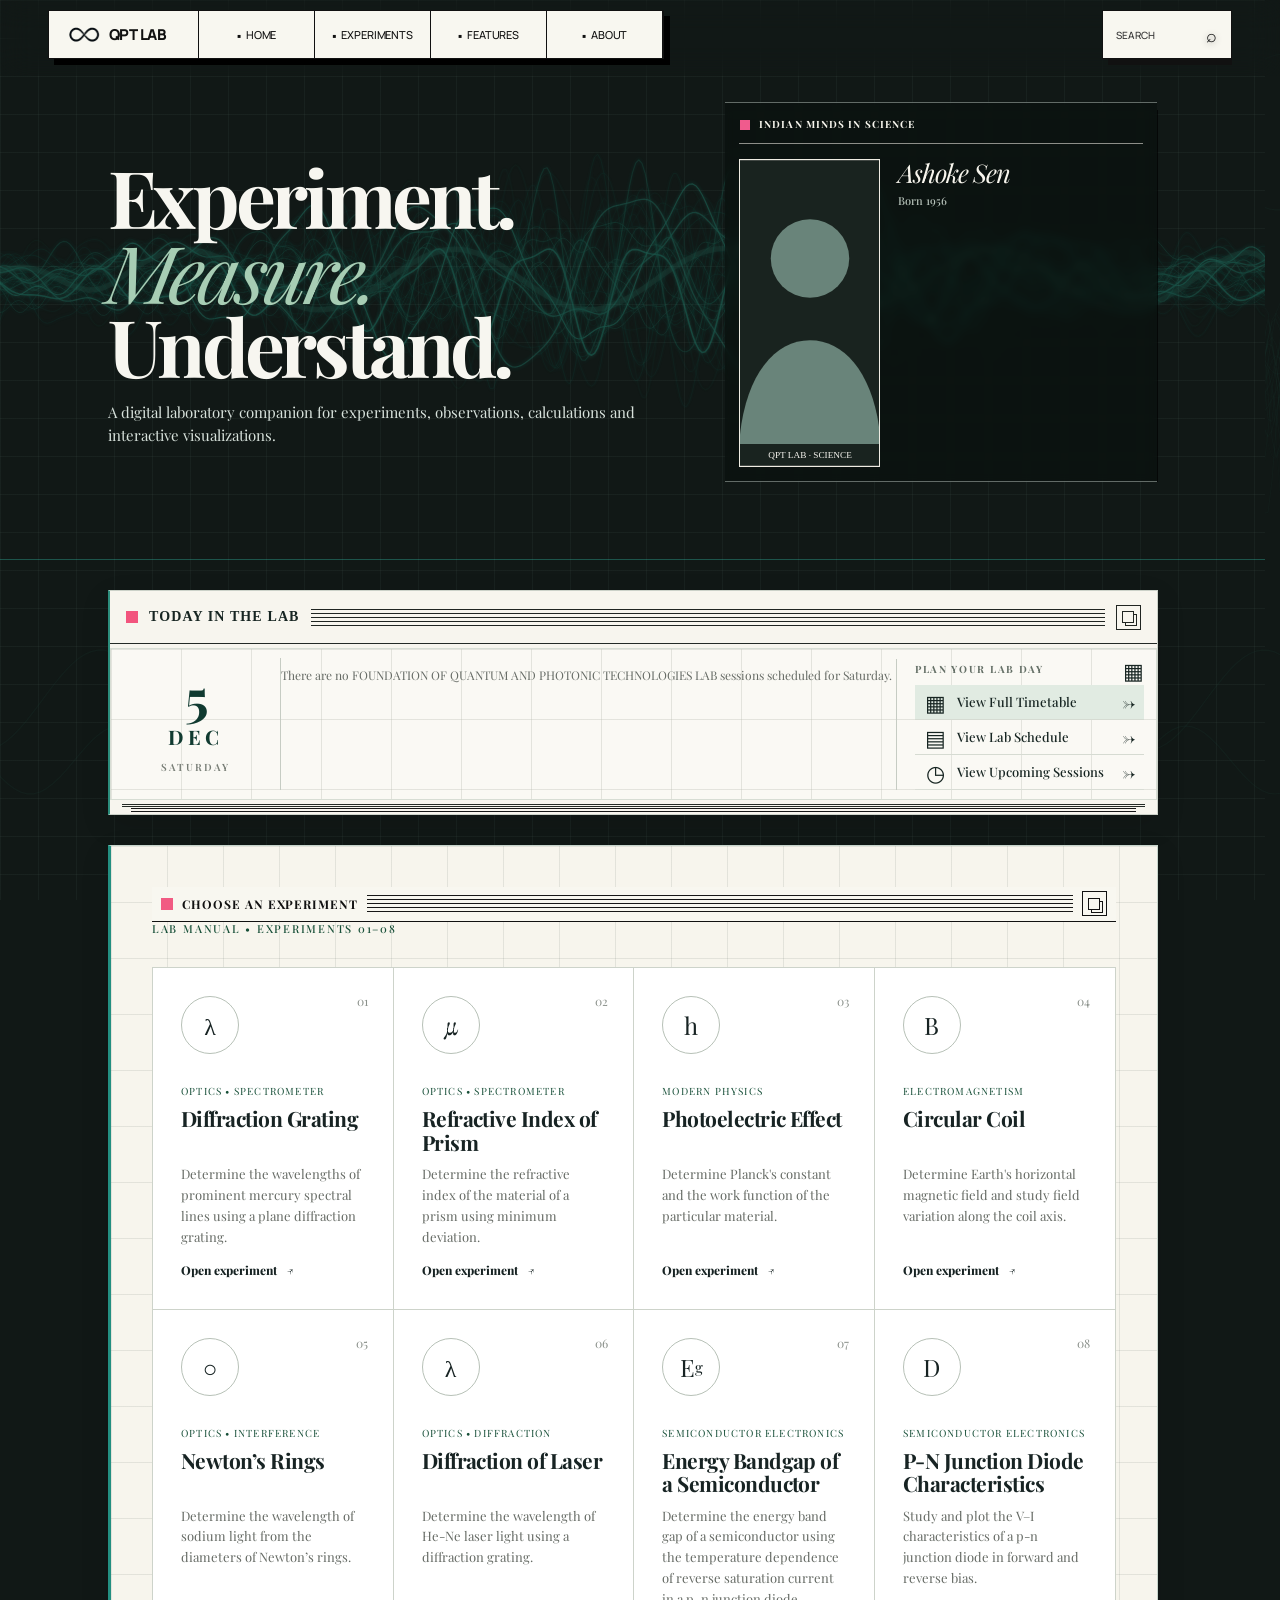
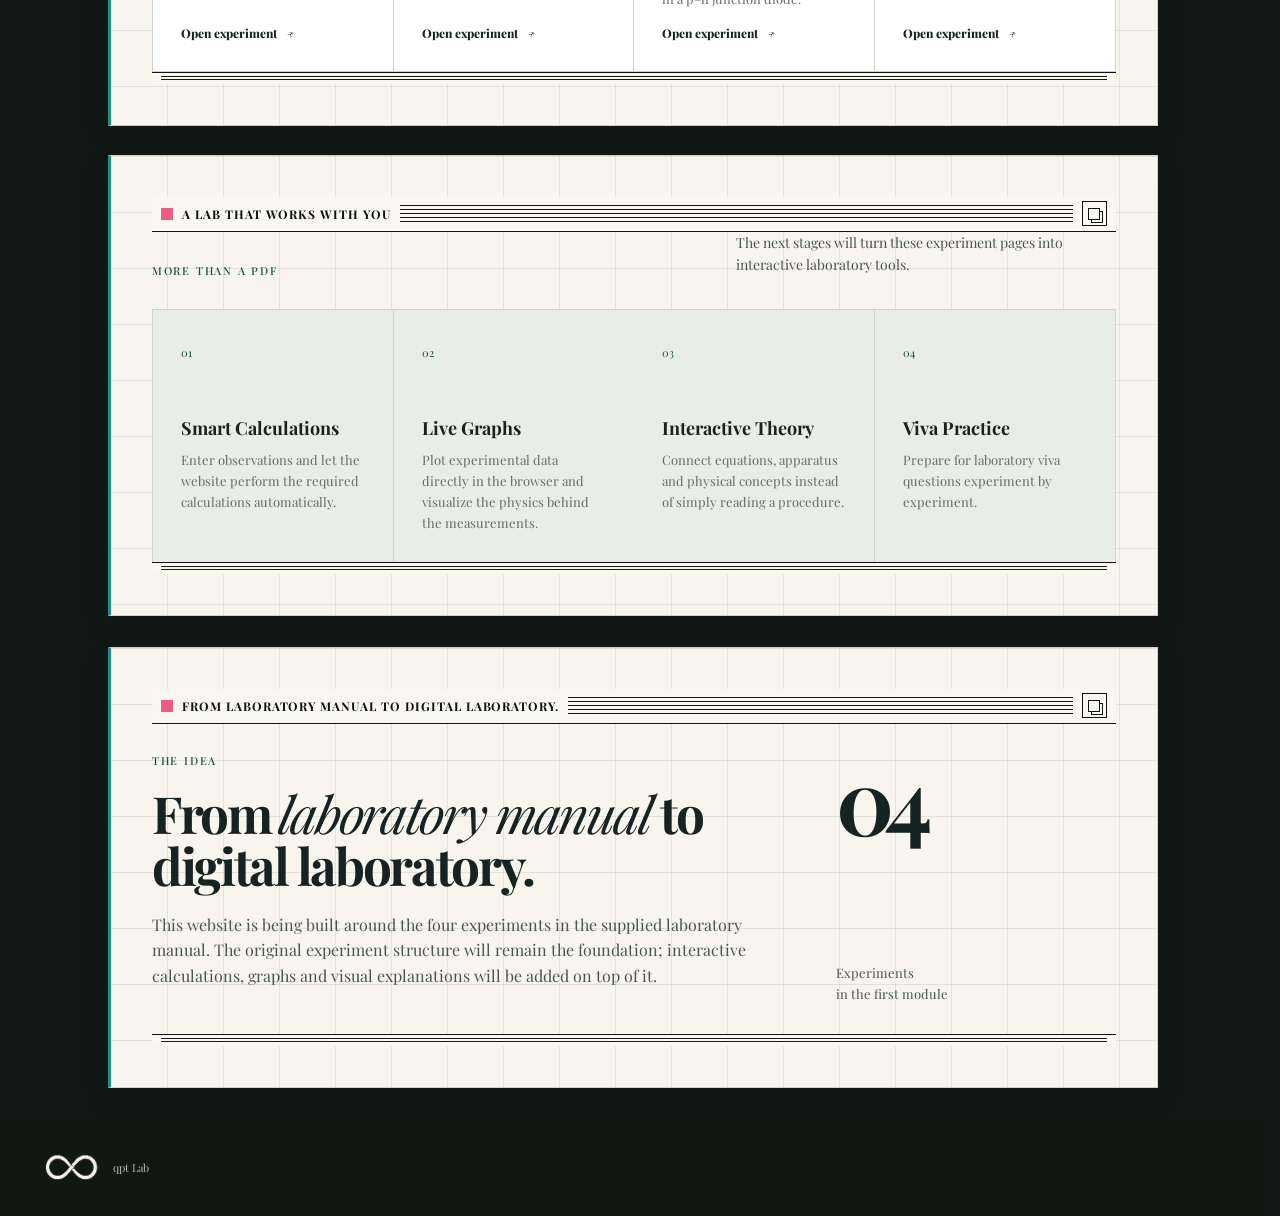
==== index.html @ 6c4f6177 "Update index.html" ====
<!DOCTYPE html>

<html lang="en">
<head>
<meta charset="utf-8"/>
<meta content="width=device-width, initial-scale=1.0" name="viewport"/>
<meta content="Interactive FOUNDATION OF QUANTUM AND PHOTONIC TECHNOLOGIES LAB" name="description"/>
<title>FOUNDATION OF QUANTUM AND PHOTONIC TECHNOLOGIES LAB</title>
<link href="https://fonts.googleapis.com" rel="preconnect"/>
<link crossorigin="" href="https://fonts.gstatic.com" rel="preconnect"/>
<link id="qpt-daily-hero-preload" as="image" fetchpriority="high" href="hero-daily-1.jpg" rel="preload"/>
<link href="https://fonts.googleapis.com/css2?family=Playfair+Display:wght@400;500;600;700&amp;display=block" rel="stylesheet"/>
<link href="https://fonts.googleapis.com/css2?family=Manrope:wght@400;500;600;700;800&amp;display=block" rel="stylesheet"/>
<script>
(function(){
  try {
    var q=new URLSearchParams(location.search).get("theme");
    var saved=localStorage.getItem("qptlab-theme");
    var t=(q==="dark"||q==="light")?q:((saved==="dark"||saved==="light")?saved:"light");
    document.documentElement.setAttribute("data-theme",t);
  } catch(e) { document.documentElement.setAttribute("data-theme","light"); }
  // Rotate the homepage hero image once per local calendar day.
  // The same image remains selected for every visit on the same day,
  // then advances to the next bundled image on the following day.
  var heroImages = ["hero-daily-1.jpg", "hero-daily-2.jpg", "hero-daily-3.jpg", "hero-daily-4.jpg"];
  var now = new Date();
  var yearStart = new Date(now.getFullYear(), 0, 1);
  var dayOfYear = Math.floor((new Date(now.getFullYear(), now.getMonth(), now.getDate()) - yearStart) / 86400000);
  var heroImage = heroImages[((dayOfYear % heroImages.length) + heroImages.length) % heroImages.length];
  document.documentElement.style.setProperty("--hero-image", 'url("' + heroImage + '")');
  var heroPreload = document.getElementById("qpt-daily-hero-preload");
  if (heroPreload) heroPreload.href = heroImage;
})();
</script>
<link href="style.css" rel="stylesheet"/>
<style id="playfair-global">
html, body, body * {
  font-family: "Playfair Display", Georgia, serif !important;
}
</style>
<style id="static-header-navigation-v59">
/* V59: static header/navigation. No opening sweep, reveal, fade, transform, or transition. */
.site-header, .site-header *,
.home-site-header, .home-site-header *,
.exp-hero, .exp4-hero, .exp-hero *, .exp4-hero *,
.quick-access-bar, .quick-access-bar * {
  animation: none !important;
  transition: none !important;
  transform: none !important;
  clip-path: none !important;
  mask: none !important;
  -webkit-mask: none !important;
  will-change: auto !important;
}
.exp-hero, .exp4-hero {
  background: #111713 !important;
  opacity: 1 !important;
  visibility: visible !important;
}
html[data-theme="dark"] .exp-hero,
html[data-theme="dark"] .exp4-hero { background: #0b0e0c !important; }
</style>
<script id="qpt-static-navigation-init">
/* QPT static navigation: prevent browser history from restoring an old scroll position during page navigation. */
try { if ("scrollRestoration" in history) history.scrollRestoration = "manual"; } catch (e) {}
</script>
<style id="qpt-v63-paint-stability">
/* V63: eliminate first-paint layout/compositing changes. */
html{scroll-behavior:auto!important;scrollbar-gutter:stable!important;overflow-anchor:none!important;}
body{overflow-anchor:none!important;font-synthesis:none;}
.site-header,.home-site-header,.nav,.hero,.hero::before,.hero::after,.hero-grid,.exp-hero,.exp4-hero,.quick-access-bar{contain:layout paint!important;}
.site-header,.home-site-header,.nav,.theme-toggle{backface-visibility:hidden!important;}
.theme-toggle{width:74px!important;min-width:74px!important;flex:0 0 74px!important;box-sizing:border-box!important;}
</style><style id="qpt-v123-nav-transplant">

/* ================================================================
   QPT NAV — transplanted from Tavus V123
   Navigation only: keep the base QPT Lab page design unchanged.
   ================================================================ */
.tavus-floating-header{
  position:fixed!important;top:0!important;left:0!important;right:0!important;width:100%!important;
  height:70px!important;padding:10px 0 11px!important;margin:0!important;background:transparent!important;
  border:0!important;z-index:2147483000!important;pointer-events:none!important;
}
.tavus-floating-header.qpt-nav-scrolled{top:0!important;}
.tavus-exact-nav{
  position:relative!important;width:calc(100% - 96px)!important;max-width:none!important;
  height:49px!important;min-height:49px!important;margin:0 auto!important;padding:0!important;
  display:block!important;background:transparent!important;border:0!important;box-shadow:none!important;
  overflow:visible!important;isolation:auto!important;
}
.tavus-nav-left{
  position:absolute!important;left:0!important;top:0!important;height:49px!important;width:auto!important;
  max-width:none!important;min-width:0!important;margin:0!important;padding:0!important;display:flex!important;
  align-items:stretch!important;background:#f8f7f0!important;border:1px solid #111!important;
  box-shadow:6px 6px 0 #000!important;z-index:20!important;overflow:visible!important;
}
.tavus-brand{
  flex:0 0 150px!important;width:150px!important;min-width:150px!important;height:47px!important;
  padding:0 20px!important;border:0!important;border-right:1px solid #111!important;
  box-shadow:none!important;background:#f8f7f0!important;display:flex!important;align-items:center!important;gap:9px!important;
}
.tavus-brand .brand-mark,.tavus-brand .brand-mark img{width:31px!important;height:31px!important;object-fit:contain!important;}
.tavus-brand .brand-name{font:800 15px/1 "Manrope",Arial,sans-serif!important;letter-spacing:-.035em!important;color:#111!important;}
.tavus-links{
  display:flex!important;align-items:stretch!important;height:47px!important;background:#f8f7f0!important;
}
.tavus-links>a{
  height:47px!important;min-width:116px!important;padding:0 15px!important;display:flex!important;
  align-items:center!important;justify-content:center!important;gap:5px!important;border:0!important;
  border-right:1px solid #111!important;box-shadow:none!important;border-radius:0!important;
  background:#f8f7f0!important;color:#111!important;font:500 11px/1 "Manrope",Arial,sans-serif!important;
  letter-spacing:-.01em!important;white-space:nowrap!important;
}
.tavus-links>a:hover{background:#efeee7!important;color:#111!important;transform:none!important;}
.tavus-links>a>span:first-child{font-size:12px!important;margin:0!important;}
.tavus-experiments-parent{position:relative!important;z-index:100!important;}
.tavus-nav-right{
  position:absolute!important;right:0!important;top:0!important;height:49px!important;width:130px!important;
  min-width:130px!important;margin:0!important;padding:0!important;display:block!important;
  background:#f8f7f0!important;border:1px solid #111!important;box-shadow:6px 6px 0 #111!important;
  z-index:20!important;overflow:visible!important;
}
.tavus-search{
  width:128px!important;min-width:128px!important;height:47px!important;border:0!important;
  box-shadow:none!important;background:#f8f7f0!important;border-radius:0!important;
}
.tavus-search input{
  width:92px!important;height:100%!important;padding:0 4px 0 13px!important;color:#111!important;
  background:transparent!important;border:0!important;outline:0!important;font:500 10px/1 "Manrope",Arial,sans-serif!important;
  letter-spacing:.02em!important;
}
.tavus-search input::placeholder{color:#333!important;opacity:1!important;}
.tavus-search button{width:32px!important;height:100%!important;padding:0!important;border:0!important;border-radius:0!important;background:transparent!important;color:#111!important;font-size:18px!important;cursor:pointer!important;}
.tavus-exact-nav::before{display:none!important;content:none!important;}
.tavus-mega{
  position:fixed!important;z-index:2147483647!important;display:block!important;opacity:0!important;visibility:hidden!important;
  pointer-events:none!important;transform:translateY(-2px)!important;background:#f8f7f0!important;color:#111!important;
  border:1px solid #111!important;box-shadow:6px 6px 0 #111!important;overflow:hidden!important;
}
.tavus-mega.qpt-mega-open{opacity:1!important;visibility:visible!important;pointer-events:auto!important;transform:translateY(0)!important;}
.tavus-mega-title{position:relative!important;z-index:1!important;display:block!important;padding:15px 18px 12px!important;background:#f8f7f0!important;color:#111!important;font:700 10px/1 "Manrope",Arial,sans-serif!important;letter-spacing:.12em!important;border-bottom:1px solid #111!important;}
.tavus-mega-grid{position:relative!important;z-index:1!important;display:grid!important;grid-template-columns:repeat(2,minmax(0,1fr))!important;}
.tavus-mega-grid>a{min-height:61px!important;padding:12px 15px!important;display:grid!important;grid-template-columns:32px 1fr!important;align-items:center!important;gap:10px!important;color:#111!important;border:0!important;border-right:1px solid #111!important;border-bottom:1px solid #111!important;border-radius:0!important;background:#f8f7f0!important;font:600 13px/1.25 "Manrope",Arial,sans-serif!important;}
.tavus-mega-grid>a:nth-child(even){border-right:0!important;}
.tavus-mega-grid>a:hover{background:#f06b9a!important;color:#111!important;}
.tavus-mega-grid b{font:800 13px/1 "Manrope",Arial,sans-serif!important;}
.tavus-mega-grid span{font:600 13px/1.25 "Manrope",Arial,sans-serif!important;}
/* Override legacy navigation rules without touching the rest of the site. */
.tavus-floating-header .menu-toggle{display:none!important;}
.tavus-floating-header .nav-links{gap:0!important;}
@media(max-width:1000px){
  .tavus-exact-nav{width:calc(100% - 48px)!important;}
  .tavus-brand{flex-basis:140px!important;width:140px!important;min-width:140px!important;padding:0 14px!important;}
  .tavus-links>a{min-width:105px!important;padding:0 10px!important;font-size:10px!important;}
}
@media(max-width:760px){
  .tavus-floating-header{height:58px!important;padding:7px 0 9px!important;}
  .tavus-exact-nav{width:calc(100% - 24px)!important;height:52px!important;min-height:52px!important;}
  .tavus-nav-left{height:52px!important;max-width:calc(100% - 104px)!important;overflow:hidden!important;}
  .tavus-brand{flex-basis:112px!important;width:112px!important;min-width:112px!important;height:50px!important;padding:0 10px!important;}
  .tavus-brand .brand-name{font-size:12px!important;}
  .tavus-links>a{min-width:auto!important;padding:0 8px!important;height:50px!important;font-size:8px!important;}
  .tavus-nav-right{height:52px!important;width:100px!important;min-width:100px!important;}
  .tavus-search{width:98px!important;height:50px!important;}
  .tavus-search input{display:none!important;}
  .tavus-mega{left:12px!important;top:59px!important;width:calc(100vw - 24px)!important;max-width:none!important;}
}
/* Fixed navigation must not cover the first hero content. */
.home-site-header.tavus-floating-header + main .hero{padding-top:70px!important;}
body.experiment-page .tavus-floating-header + .exp-hero{padding-top:140px!important;}
body.experiment-page .tavus-floating-header + .exp4-hero{padding-top:140px!important;}

</style>

<style id="qpt-v135-nav-interaction-fix">
/* V135 interaction fix: the floating Tavus navigation is visually transparent at the
   header layer, but its actual controls must remain clickable. */
.tavus-floating-header,
.tavus-exact-nav,
.tavus-exact-nav * { pointer-events:auto !important; }
.tavus-mega { pointer-events:none !important; }
.tavus-mega.qpt-mega-open { pointer-events:auto !important; }
</style>

<style id="qpt-v167-bandgap-icon-fix">
/* Keep E_g on one line in the Experiment 07 circular card icon. */
.bandgap-card-icon { white-space: nowrap !important; display: flex !important; align-items: center !important; justify-content: center !important; }
.bandgap-card-icon sub { font-size: 0.62em !important; line-height: 0 !important; vertical-align: sub !important; position: static !important; }
</style>

<style id="qpt-v179-home-hero-balanced-spacing">
/* Keep the complete title clear of the fixed navigation, balance the hero, and remove equation decorations. */
body:not(.experiment-page) main > .hero#home {
  box-sizing: border-box !important;
  display: flex !important;
  flex-direction: column !important;
  justify-content: center !important;
  height: auto !important;
  min-height: 0 !important;
  padding-top: clamp(82px, 8vw, 108px) !important;
  padding-bottom: clamp(54px, 6vw, 78px) !important;
}
body:not(.experiment-page) main > .hero#home > .hero-content {
  box-sizing: border-box !important;
  padding-top: 0 !important;
  padding-bottom: 0 !important;
  margin-top: 0 !important;
  margin-bottom: 0 !important;
}
body:not(.experiment-page) main > .hero#home .hero h1 { margin-top: 0 !important; }
body:not(.experiment-page) main > .hero#home .hero-equation { display: none !important; }
@media (max-width: 760px) {
  body:not(.experiment-page) main > .hero#home { padding-top: 96px !important; padding-bottom: 48px !important; }
}
<style id="qpt-v187-timetable-font-size-swap">
/* Swap the visual emphasis: section frame title becomes 17px, timetable lab name becomes 12px. */
body:not(.experiment-page) #today-lab .qpt-frame-label { font-size:17px !important; font-weight:700 !important; }
body:not(.experiment-page) #today-lab .session-main strong { font-size:12px !important; font-weight:700 !important; }
</style>

</style>

<style id="qpt-v183-section-frame-rails">
/* Section frame rails inspired by the reference's labelled monitor border. */
.qpt-frame-section{position:relative!important;box-sizing:border-box!important;border:1px solid #111!important;overflow:visible!important;padding-top:0!important;padding-bottom:0!important;}
.qpt-frame-top{height:35px;display:flex;align-items:center;gap:9px;padding:0 9px;background:#f8f7f0;border-bottom:1px solid #111;box-sizing:border-box;color:#111;font:600 10px/1 "Manrope",Arial,sans-serif;letter-spacing:.1em;text-transform:uppercase;}
.qpt-frame-dot{display:inline-block;flex:0 0 12px;width:12px;height:12px;background:#f15b83;}
.qpt-frame-label{white-space:nowrap;max-width:45%;overflow:hidden;text-overflow:ellipsis;font-size:12px!important;font-weight:700!important;letter-spacing:.08em!important;}
.qpt-frame-lines{height:17px;flex:1;min-width:12px;background:repeating-linear-gradient(to bottom,#171717 0,#171717 1px,transparent 1px,transparent 4px);}
.qpt-frame-square{width:25px;height:25px;flex:0 0 25px;border:1px solid #111;display:flex;align-items:center;justify-content:center;box-sizing:border-box;background:#f8f7f0;}
.qpt-frame-square:before{content:"";width:10px;height:10px;border:1px solid #111;box-shadow:3px 3px 0 -1px #f8f7f0,3px 3px 0 0 #111;}
.qpt-frame-bottom{height:12px;display:flex;align-items:center;padding:0 9px;border-top:1px solid #111;background:#f8f7f0;box-sizing:border-box;}
.qpt-frame-bottom:before{content:"";display:block;width:100%;height:5px;background:repeating-linear-gradient(to bottom,#171717 0,#171717 1px,transparent 1px,transparent 3px);}
/* Keep content panels and their original internal spacing. */
.qpt-frame-section > :not(.qpt-frame-top):not(.qpt-frame-bottom){margin-left:0; margin-right:0;}
.qpt-frame-section > .section-heading:first-of-type{padding-top:24px;}
.qpt-frame-section.content-block{margin-bottom:56px!important;}
#today-lab.qpt-frame-section,#experiments.qpt-frame-section,#features.qpt-frame-section,#about.qpt-frame-section{padding-left:0!important;padding-right:0!important;}
@media(max-width:700px){.qpt-frame-top{height:32px;gap:7px;padding:0 7px}.qpt-frame-label{font-size:11px!important;font-weight:700!important;max-width:55%}.qpt-frame-square{width:22px;height:22px;flex-basis:22px}.qpt-frame-section.content-block{margin-bottom:38px!important}}
</style>
<script id="qpt-v183-section-frame-script">
(function(){
 function addFrames(){
  var isExperiment=document.body.classList.contains('experiment-page');
  var targets=isExperiment?Array.from(document.querySelectorAll('main.section.container > section.content-block')):Array.from(document.querySelectorAll('main > section#today-lab, main > section#experiments, main > section#features, main > section#about'));
  targets.forEach(function(section){
   if(section.classList.contains('qpt-frame-section')) return;
   var heading=section.querySelector('h2');
   if(!heading) return;
   var label=(heading.textContent||'').replace(/\s+/g,' ').trim();
   if(!label) label=section.id.replace(/-/g,' ');
   section.classList.add('qpt-frame-section');
   var top=document.createElement('div');top.className='qpt-frame-top';top.setAttribute('aria-hidden','true');
   var dot=document.createElement('span');dot.className='qpt-frame-dot';
   var text=document.createElement('span');text.className='qpt-frame-label';text.textContent=label;
   var lines=document.createElement('span');lines.className='qpt-frame-lines';
   var square=document.createElement('span');square.className='qpt-frame-square';
   top.append(dot,text,lines,square);
   var bottom=document.createElement('div');bottom.className='qpt-frame-bottom';bottom.setAttribute('aria-hidden','true');
   section.insertBefore(top,section.firstChild);section.appendChild(bottom);
  });
 }
 if(document.readyState==='loading')document.addEventListener('DOMContentLoaded',addFrames);else addFrames();
})();
</script>


<style id="qpt-v184-hide-duplicate-section-headings">
/* The frame rail already carries the section title; hide the repeated large title inside each panel. */
.qpt-frame-section > h2 { display: none !important; }
.qpt-frame-section .section-heading h2 { display: none !important; }
/* Keep eyebrow labels, descriptive text, and any nested subheadings untouched. */
</style>


<style id="qpt-v189-feature-slide-motion">
/* V189: restrained slide-in motion for the four homepage feature cards. */
@media (prefers-reduced-motion: no-preference) {
  #features.qpt-motion-ready .feature {
    opacity: 0;
    transform: translate3d(-22px, 12px, 0);
    transition:
      opacity 560ms ease,
      transform 620ms cubic-bezier(.22,.75,.25,1),
      background-color 220ms ease,
      box-shadow 220ms ease;
    will-change: opacity, transform;
  }
  #features.qpt-motion-ready .feature:nth-child(even) {
    transform: translate3d(22px, 12px, 0);
  }
  #features.qpt-motion-ready .feature.is-in-view {
    opacity: 1;
    transform: translate3d(0,0,0);
  }
  #features .feature:nth-child(1) { transition-delay: 0ms; }
  #features .feature:nth-child(2) { transition-delay: 90ms; }
  #features .feature:nth-child(3) { transition-delay: 180ms; }
  #features .feature:nth-child(4) { transition-delay: 270ms; }
  #features .feature:hover {
    transform: translate3d(0,-5px,0);
    box-shadow: 0 8px 18px rgba(12,22,18,.10);
    position: relative;
    z-index: 1;
  }
  #features .feature h3 {
    transition: transform 220ms ease;
  }
  #features .feature:hover h3 {
    transform: translateX(4px);
  }
}
@media (prefers-reduced-motion: reduce) {
  #features .feature,
  #features .feature h3 {
    transition: none !important;
    transform: none !important;
    opacity: 1 !important;
  }
}
</style>


<style id="qpt-v190-timetable-pink-boxes">
/* Soft pink timetable cards, keeping the QPT Lab editorial styling. */
body:not(.experiment-page) #today-lab .session-card {
  background: #f4b0c8 !important;
  border-color: #e68aa9 !important;
}
body:not(.experiment-page) #today-lab .session-main {
  border-color: #e68aa9 !important;
}
body:not(.experiment-page) #today-lab .upcoming-card {
  background: #f8c9d9 !important;
  border-color: #e68aa9 !important;
}
body:not(.experiment-page) #today-lab .upcoming-session + .upcoming-session {
  border-color: #e68aa9 !important;
}
</style>

<style id="qpt-v200-homepage-bidirectional-motion">
/* V200: reversible reveal for the main homepage sections, matching experiment pages. */
@media (prefers-reduced-motion: no-preference) {
  body:not(.experiment-page).qpt-home-motion-ready main > .qpt-home-reveal {
    opacity: 0;
    transform: translate3d(0, 22px, 0);
    transition: opacity 850ms cubic-bezier(.22,.75,.25,1), transform 900ms cubic-bezier(.22,.75,.25,1);
    will-change: opacity, transform;
  }
  body:not(.experiment-page).qpt-home-motion-ready main > .qpt-home-reveal.qpt-home-motion-visible {
    opacity: 1;
    transform: translate3d(0, 0, 0);
  }
  body:not(.experiment-page).qpt-home-motion-ready main > .qpt-home-reveal:hover {
    box-shadow: 0 5px 18px rgba(10, 22, 18, .07);
  }
}
@media (prefers-reduced-motion: reduce) {
  body:not(.experiment-page) main > .qpt-home-reveal { opacity: 1 !important; transform: none !important; transition: none !important; }
}
</style>


<style id="qpt-v219-homepage-teal-em-waves">
/* Subtle, monochromatic electromagnetic waves over the homepage grid. */
body:not(.experiment-page) main > .hero#home { position: relative !important; isolation: isolate !important; }
body:not(.experiment-page) main > .hero#home .hero-em-waves {
  position: absolute; inset: 0; z-index: 0; overflow: hidden; pointer-events: none;
  opacity: .72;
  -webkit-mask-image: linear-gradient(to bottom, transparent 0%, #000 8%, #000 92%, transparent 100%);
  mask-image: linear-gradient(to bottom, transparent 0%, #000 8%, #000 92%, transparent 100%);
}
body:not(.experiment-page) main > .hero#home .hero-em-waves svg { display: block; width: 100%; height: 100%; overflow: visible; }
body:not(.experiment-page) main > .hero#home .hero-em-waves .em-wave {
  fill: none; stroke: #286456; stroke-width: 1.35; vector-effect: non-scaling-stroke;
  opacity: .72;
}
body:not(.experiment-page) main > .hero#home .hero-em-waves .wave-medium { stroke: #285e52; stroke-width: 1.2; opacity: .58; }
body:not(.experiment-page) main > .hero#home .hero-em-waves .wave-short { stroke: #23584d; stroke-width: 1.05; opacity: .48; }
body:not(.experiment-page) main > .hero#home .hero-em-waves .wave-lower { opacity: .62; }
body:not(.experiment-page) main > .hero#home .hero-em-waves .wave-bottom { opacity: .38; }
body:not(.experiment-page) main > .hero#home .hero-content { z-index: 2 !important; }
@media (max-width: 760px) {
  body:not(.experiment-page) main > .hero#home .hero-em-waves { opacity: .52; }
  body:not(.experiment-page) main > .hero#home .hero-em-waves .em-wave { stroke-width: 1; }
}
@media (prefers-reduced-motion: reduce) { body:not(.experiment-page) main > .hero#home .hero-em-waves { scroll-behavior: auto; } }
</style>


<style id="qpt-v220-clustered-header-wave-style">
body:not(.experiment-page) main > .hero#home .hero-em-waves { opacity:.48 !important; -webkit-mask-image:linear-gradient(to bottom,transparent 0%,#000 5%,#000 95%,transparent 100%); mask-image:linear-gradient(to bottom,transparent 0%,#000 5%,#000 95%,transparent 100%); }
body:not(.experiment-page) main > .hero#home .hero-em-waves .cluster-wave { fill:none; stroke:#176e5e; stroke-linecap:round; stroke-linejoin:round; vector-effect:non-scaling-stroke; }
body:not(.experiment-page) main > .hero#home .hero-em-waves .cluster-mid { stroke:#1c806d; }
body:not(.experiment-page) main > .hero#home .hero-em-waves .cluster-core { stroke:#249681; }
@media(max-width:760px){body:not(.experiment-page) main > .hero#home .hero-em-waves{opacity:.34!important} body:not(.experiment-page) main > .hero#home .hero-em-waves .cluster-wave{stroke-width:.8!important}}
</style>

<style id="qpt-v237-compact-today-lab-height">
/* V237 — remove excess vertical space while keeping all content comfortably inside the panel. */
body:not(.experiment-page) #today-lab .today-editorial-container { padding-top: 8px !important; padding-bottom: 8px !important; }
#today-lab .today-editorial-panel { padding-top: 8px !important; padding-bottom: 8px !important; }
#today-lab .today-editorial-grid { align-items: center !important; }
#today-lab .today-date-block { min-height: 0 !important; padding-top: 6px !important; padding-bottom: 6px !important; align-self: stretch; }
#today-lab .session-list { align-self: center !important; padding-top: 0 !important; padding-bottom: 0 !important; }
#today-lab .session-card { min-height: 142px !important; height: auto !important; }
#today-lab .session-time { padding-top: 6px !important; padding-bottom: 6px !important; }
#today-lab .today-sidebar { align-self: center !important; }
#today-lab .today-sidebar-heading { margin-bottom: 6px !important; }
#today-lab .today-nav-link { padding-top: 7px !important; padding-bottom: 7px !important; }
#today-lab .today-editorial-bottom { height: 12px !important; margin-top: 0 !important; }
@media(max-width:900px) {
  #today-lab .session-card { min-height: 125px !important; }
  #today-lab .today-date-block { min-height: 0 !important; }
  #today-lab .today-sidebar { align-self: stretch !important; }
}
@media(max-width:560px) {
  #today-lab .session-card { min-height: 118px !important; }
  #today-lab .today-editorial-panel { padding-top: 7px !important; padding-bottom: 7px !important; }
}
</style>


<style id="qpt-v240-fixed-height-multi-session-layout">
/* Keep the Today in the Lab session area the same height on two-session days.
   A single session retains the full card height; multiple sessions share it. */
@media (min-width: 901px) {
  #today-lab .session-list:has(.session-card:nth-child(2)) {
    display: grid !important;
    grid-template-columns: minmax(0, 1fr) !important;
    grid-template-rows: repeat(2, minmax(0, 1fr)) !important;
    gap: 8px !important;
    height: 190px !important;
    min-height: 190px !important;
    align-self: stretch !important;
    align-content: stretch !important;
  }
  #today-lab .session-list:has(.session-card:nth-child(2)) .session-card {
    min-height: 0 !important;
    height: 100% !important;
    padding: 0 !important;
    overflow: hidden;
  }
  #today-lab .session-list:has(.session-card:nth-child(2)) .session-time {
    padding-top: 5px !important;
    padding-bottom: 5px !important;
    gap: 3px !important;
  }
  #today-lab .session-list:has(.session-card:nth-child(2)) .session-time-period {
    font-size: 10px !important;
    line-height: 1 !important;
  }
  #today-lab .session-list:has(.session-card:nth-child(2)) .session-time-range strong {
    font-size: clamp(16px, 1.35vw, 22px) !important;
  }
  #today-lab .session-list:has(.session-card:nth-child(2)) .session-main {
    padding-top: 5px !important;
    padding-bottom: 5px !important;
  }
  #today-lab .session-list:has(.session-card:nth-child(2)) .session-main .session-group {
    margin-bottom: 4px !important;
    padding: 3px 7px !important;
    font-size: 8px !important;
  }
  #today-lab .session-list:has(.session-card:nth-child(2)) .session-main strong {
    font-size: clamp(12px, .95vw, 15px) !important;
    line-height: 1.15 !important;
  }
  #today-lab .session-list:has(.session-card:nth-child(2)) .session-main .session-instructor {
    margin-top: 4px !important;
    font-size: 12px !important;
  }
}
@media (max-width: 900px) {
  #today-lab .session-list:has(.session-card:nth-child(2)) .session-card {
    min-height: 0 !important;
    padding-top: 8px !important;
    padding-bottom: 8px !important;
  }
}
</style>


<style id="qpt-v241-two-session-split-panel">
/* V241: split the existing pink session area into two equal side-by-side session cards. */
body:not(.experiment-page) #today-lab .session-card {
  background: #f4b0c8 !important;
  border: 0 !important;
  min-width: 0 !important;
  overflow: hidden;
}
body:not(.experiment-page) #today-lab .session-time {
  border-left: 7px solid #b8d1c1 !important;
  border-right: 1px solid #e68aa9 !important;
  align-items: center !important;
  justify-content: center !important;
  gap: 7px !important;
  padding: 10px 8px !important;
  white-space: normal !important;
}
body:not(.experiment-page) #today-lab .session-time-period {
  display: block !important;
  font: italic 600 11px/1.1 Georgia, 'Times New Roman', serif !important;
  letter-spacing: .08em !important;
  color: #376b5a !important;
}
body:not(.experiment-page) #today-lab .session-time-range {
  display: flex !important;
  flex-wrap: wrap !important;
  align-items: baseline !important;
  justify-content: center !important;
  gap: 4px !important;
  white-space: nowrap !important;
}
body:not(.experiment-page) #today-lab .session-time-range strong {
  display: inline !important;
  font: 700 clamp(15px, 1.25vw, 22px)/1.1 Georgia, 'Times New Roman', serif !important;
  color: #103a30 !important;
}
body:not(.experiment-page) #today-lab .session-main {
  border-left: 0 !important;
  padding: 10px 12px !important;
  gap: 9px !important;
  justify-content: center !important;
  align-items: flex-start !important;
  min-width: 0 !important;
}
body:not(.experiment-page) #today-lab .session-main .session-group {
  margin: 0 !important;
  font-size: 9px !important;
  white-space: nowrap !important;
}
body:not(.experiment-page) #today-lab .session-main .session-instructor {
  margin: 0 !important;
  font-size: 13px !important;
  line-height: 1.2 !important;
}
@media (min-width: 901px) {
  #today-lab .session-list:has(.session-card:nth-child(2)) {
    display: grid !important;
    grid-template-columns: repeat(2, minmax(0, 1fr)) !important;
    grid-template-rows: minmax(0, 1fr) !important;
    gap: 10px !important;
    height: 190px !important;
    min-height: 190px !important;
    align-self: stretch !important;
    align-content: stretch !important;
  }
  #today-lab .session-list:has(.session-card:nth-child(2)) .session-card {
    display: grid !important;
    grid-template-columns: minmax(0, 43%) minmax(0, 57%) !important;
    height: 100% !important;
    min-height: 0 !important;
    padding: 0 !important;
  }
  #today-lab .session-list:has(.session-card:nth-child(2)) .session-time {
    border-left-width: 5px !important;
    padding: 8px 4px !important;
  }
  #today-lab .session-list:has(.session-card:nth-child(2)) .session-time-range strong {
    font-size: clamp(13px, 1vw, 18px) !important;
  }
  #today-lab .session-list:has(.session-card:nth-child(2)) .session-main {
    padding: 8px !important;
    gap: 8px !important;
  }
}
@media (max-width: 900px) {
  #today-lab .session-list:has(.session-card:nth-child(2)) {
    display: grid !important;
    grid-template-columns: minmax(0, 1fr) !important;
    grid-template-rows: auto !important;
    height: auto !important;
    min-height: 0 !important;
    gap: 8px !important;
  }
  #today-lab .session-list:has(.session-card:nth-child(2)) .session-card {
    grid-template-columns: minmax(100px, 35%) minmax(0, 1fr) !important;
    min-height: 94px !important;
  }
}
</style>
<style id="qpt-v242-two-session-layout">
/* V242: show only period, time, batch and instructor in each session tile.
   On two-session days, split the existing pink area into two equal cards. */
body:not(.experiment-page) #today-lab .session-card { background:#f4b0c8 !important; }
body:not(.experiment-page) #today-lab .session-main strong { display:none !important; }
body:not(.experiment-page) #today-lab .session-time small { display:none !important; }
body:not(.experiment-page) #today-lab .session-main { gap:8px !important; }
body:not(.experiment-page) #today-lab .session-main .session-group { text-transform:none !important; }
@media (min-width:901px) {
  body:not(.experiment-page) #today-lab .session-list:has(.session-card:nth-child(2)) {
    display:grid !important; grid-template-columns:repeat(2,minmax(0,1fr)) !important;
    grid-template-rows:minmax(0,1fr) !important; gap:10px !important;
    height:190px !important; min-height:190px !important; align-self:stretch !important;
  }
  body:not(.experiment-page) #today-lab .session-list:has(.session-card:nth-child(2)) .session-card {
    display:flex !important; flex-direction:column !important; align-items:center !important;
    justify-content:center !important; gap:10px !important; height:100% !important;
    min-height:0 !important; padding:12px 14px !important; box-sizing:border-box !important;
    border-left:5px solid #b8d1c1 !important; overflow:hidden !important;
  }
  body:not(.experiment-page) #today-lab .session-list:has(.session-card:nth-child(2)) .session-time {
    border:0 !important; padding:0 !important; display:flex !important; flex-direction:column !important;
    align-items:center !important; justify-content:center !important; gap:5px !important;
  }
  body:not(.experiment-page) #today-lab .session-list:has(.session-card:nth-child(2)) .session-time-period {
    font-size:10px !important; line-height:1 !important; letter-spacing:.1em !important;
  }
  body:not(.experiment-page) #today-lab .session-list:has(.session-card:nth-child(2)) .session-time-range {
    display:flex !important; align-items:baseline !important; justify-content:center !important; gap:5px !important;
  }
  body:not(.experiment-page) #today-lab .session-list:has(.session-card:nth-child(2)) .session-time-range strong {
    font-size:clamp(15px,1.15vw,21px) !important; white-space:nowrap !important;
  }
  body:not(.experiment-page) #today-lab .session-list:has(.session-card:nth-child(2)) .session-main {
    display:flex !important; flex-direction:row !important; flex-wrap:wrap !important;
    align-items:center !important; justify-content:center !important; gap:9px !important;
    border:0 !important; padding:0 !important; text-align:center !important;
  }
  body:not(.experiment-page) #today-lab .session-list:has(.session-card:nth-child(2)) .session-main .session-group {
    margin:0 !important; font-size:10px !important; white-space:nowrap !important;
  }
  body:not(.experiment-page) #today-lab .session-list:has(.session-card:nth-child(2)) .session-main .session-instructor {
    margin:0 !important; font-size:12px !important; white-space:nowrap !important;
  }
}
@media (max-width:900px) {
  body:not(.experiment-page) #today-lab .session-list:has(.session-card:nth-child(2)) {
    display:grid !important; grid-template-columns:repeat(2,minmax(0,1fr)) !important;
    grid-template-rows:1fr !important; gap:8px !important; height:auto !important; min-height:0 !important;
  }
  body:not(.experiment-page) #today-lab .session-list:has(.session-card:nth-child(2)) .session-card {
    display:flex !important; flex-direction:column !important; align-items:center !important;
    justify-content:center !important; min-height:140px !important; padding:10px 6px !important;
    gap:8px !important; border-left:4px solid #b8d1c1 !important;
  }
  body:not(.experiment-page) #today-lab .session-list:has(.session-card:nth-child(2)) .session-time {
    border:0 !important; padding:0 !important; gap:4px !important;
  }
  body:not(.experiment-page) #today-lab .session-list:has(.session-card:nth-child(2)) .session-time-range strong {
    font-size:clamp(12px,2.2vw,18px) !important; white-space:nowrap !important;
  }
  body:not(.experiment-page) #today-lab .session-list:has(.session-card:nth-child(2)) .session-main {
    display:flex !important; flex-direction:column !important; align-items:center !important;
    text-align:center !important; padding:0 !important; border:0 !important; gap:6px !important;
  }
  body:not(.experiment-page) #today-lab .session-list:has(.session-card:nth-child(2)) .session-main .session-group {
    font-size:9px !important; margin:0 !important;
  }
  body:not(.experiment-page) #today-lab .session-list:has(.session-card:nth-child(2)) .session-main .session-instructor {
    font-size:10px !important; margin:0 !important; white-space:normal !important;
  }
}
@media (max-width:560px) {
  body:not(.experiment-page) #today-lab .session-list:has(.session-card:nth-child(2)) {
    grid-template-columns:1fr !important; grid-template-rows:auto !important;
  }
  body:not(.experiment-page) #today-lab .session-list:has(.session-card:nth-child(2)) .session-card { min-height:110px !important; }
}
</style>



<style id="qpt-v245-wider-session-content">
/* V245: use the pink card width instead of clustering all details in the center.
   Keep the two-session row and overall timetable height unchanged. */
@media (min-width: 901px) {
  body:not(.experiment-page) #today-lab .session-list:has(.session-card:nth-child(2)) .session-card {
    display: grid !important; grid-template-columns: minmax(0, 1.02fr) minmax(0, 1fr) !important;
    grid-template-rows: 1fr !important; align-items: center !important; justify-items: stretch !important;
    gap: 0 !important; padding: 10px 14px !important; text-align: left !important;
  }
  body:not(.experiment-page) #today-lab .session-list:has(.session-card:nth-child(2)) .session-time {
    width: 100% !important; min-width: 0 !important; height: 100% !important;
    display: flex !important; flex-direction: column !important; align-items: center !important;
    justify-content: center !important; gap: 7px !important; padding: 0 12px 0 2px !important;
    border: 0 !important; border-right: 1px solid rgba(16,58,48,.22) !important;
    box-sizing: border-box !important;
  }
  body:not(.experiment-page) #today-lab .session-list:has(.session-card:nth-child(2)) .session-time-period {
    display: block !important; font-size: 12px !important; letter-spacing: .14em !important;
  }
  body:not(.experiment-page) #today-lab .session-list:has(.session-card:nth-child(2)) .session-time-range {
    width: 100% !important; gap: 5px !important; justify-content: center !important;
  }
  body:not(.experiment-page) #today-lab .session-list:has(.session-card:nth-child(2)) .session-time-range strong {
    font-size: clamp(17px, 1.35vw, 23px) !important; letter-spacing: -.025em !important;
  }
  body:not(.experiment-page) #today-lab .session-list:has(.session-card:nth-child(2)) .session-main {
    width: 100% !important; min-width: 0 !important; height: 100% !important;
    display: flex !important; flex-direction: column !important; flex-wrap: nowrap !important;
    align-items: flex-start !important; justify-content: center !important; gap: 10px !important;
    padding: 0 0 0 16px !important; text-align: left !important; box-sizing: border-box !important;
  }
  body:not(.experiment-page) #today-lab .session-list:has(.session-card:nth-child(2)) .session-main .session-group {
    font-size: 10px !important; padding: 4px 9px !important;
  }
  body:not(.experiment-page) #today-lab .session-list:has(.session-card:nth-child(2)) .session-main .session-instructor {
    font-size: 14px !important; line-height: 1.25 !important; white-space: normal !important;
  }
}
@media (max-width: 900px) {
  body:not(.experiment-page) #today-lab .session-list:has(.session-card:nth-child(2)) .session-card {
    padding: 10px 14px !important;
  }
}
</style>

<style id="qpt-v247-live-session-status-colors">
/* V247: live status colours — only an actively running lab is dark pink. */
body:not(.experiment-page) #today-lab .session-card { transition: background-color .35s ease, border-color .35s ease; }
body:not(.experiment-page) #today-lab .session-card.session-ongoing { background: #e982a6 !important; border-color: #d75e88 !important; }
body:not(.experiment-page) #today-lab .session-card.session-upcoming,
body:not(.experiment-page) #today-lab .session-card.session-past { background: #f4b0c8 !important; border-color: #e68aa9 !important; }
</style>

<style id="qpt-v248-permanent-am-pm-partitions">
/* V248: permanent AM-left / PM-right partitions, even when one period has no session. */
body:not(.experiment-page) #today-lab .session-list {
  display:grid !important;
  grid-template-columns:repeat(2,minmax(0,1fr)) !important;
  grid-template-rows:minmax(0,1fr) !important;
  gap:10px !important;
  height:190px !important; min-height:190px !important; max-height:190px !important;
  align-self:stretch !important; align-content:stretch !important; min-width:0 !important;
}
body:not(.experiment-page) #today-lab .session-list .session-card {
  display:grid !important;
  grid-template-columns:minmax(0,.88fr) minmax(0,1.12fr) !important;
  grid-template-rows:minmax(0,1fr) !important;
  height:100% !important; min-height:0 !important; max-height:190px !important;
  min-width:0 !important; box-sizing:border-box !important; padding:12px 16px !important;
  overflow:hidden !important; border:0 !important; border-left:7px solid #b8d1c1 !important;
  background:#f4b0c8 !important;
}
body:not(.experiment-page) #today-lab .session-list .session-card.session-ongoing { background:#e982a6 !important; border-left-color:#a8cbb7 !important; }
body:not(.experiment-page) #today-lab .session-list .session-card.session-upcoming,
body:not(.experiment-page) #today-lab .session-list .session-card.session-past,
body:not(.experiment-page) #today-lab .session-list .session-card.session-placeholder { background:#f4b0c8 !important; }
body:not(.experiment-page) #today-lab .session-list .session-time {
  grid-column:1 !important; grid-row:1 !important; display:flex !important; flex-direction:column !important;
  align-items:center !important; justify-content:center !important; gap:8px !important;
  min-width:0 !important; width:100% !important; height:100% !important; margin:0 !important;
  padding:0 12px 0 0 !important; border:0 !important; border-right:1px solid rgba(16,58,48,.22) !important;
  box-sizing:border-box !important; text-align:center !important;
}
body:not(.experiment-page) #today-lab .session-list .session-time-period {
  display:block !important; margin:0 !important; font:italic 600 11px/1 Georgia,'Times New Roman',serif !important;
  letter-spacing:.12em !important; color:#376b5a !important;
}
body:not(.experiment-page) #today-lab .session-list .session-time-range {
  display:flex !important; flex-wrap:nowrap !important; align-items:baseline !important; justify-content:center !important;
  gap:5px !important; width:100% !important; margin:0 !important; white-space:nowrap !important;
}
body:not(.experiment-page) #today-lab .session-list .session-time-range strong {
  display:inline !important; margin:0 !important; font:700 clamp(14px,1.1vw,20px)/1.1 Georgia,'Times New Roman',serif !important;
  color:#103a30 !important; letter-spacing:-.02em !important;
}
body:not(.experiment-page) #today-lab .session-list .session-main {
  grid-column:2 !important; grid-row:1 !important; display:flex !important; flex-direction:column !important;
  align-items:flex-start !important; justify-content:center !important; gap:10px !important;
  min-width:0 !important; width:100% !important; height:100% !important; margin:0 !important;
  padding:0 0 0 16px !important; border:0 !important; box-sizing:border-box !important; text-align:left !important;
}
body:not(.experiment-page) #today-lab .session-list .session-main strong { display:none !important; }
body:not(.experiment-page) #today-lab .session-list .session-main .session-group {
  display:inline-flex !important; align-items:center !important; justify-content:center !important;
  margin:0 !important; padding:5px 10px !important; max-width:100% !important;
  font:700 10px/1 Georgia,'Times New Roman',serif !important; letter-spacing:.06em !important; white-space:nowrap !important;
  background:#e7eee5 !important; color:#376b5a !important; border:1px solid rgba(55,107,90,.15) !important; border-radius:20px !important;
}
body:not(.experiment-page) #today-lab .session-list .session-main .session-instructor {
  display:block !important; margin:0 !important; padding:0 !important; font:14px/1.2 Georgia,'Times New Roman',serif !important;
  color:#68786e !important; white-space:nowrap !important;
}
body:not(.experiment-page) #today-lab .session-list .session-placeholder .session-time-range { display:none !important; }
body:not(.experiment-page) #today-lab .session-list .session-placeholder .session-time { border-right-color:rgba(16,58,48,.16) !important; }
body:not(.experiment-page) #today-lab .session-list .session-placeholder .session-main { visibility:hidden !important; }
@media(max-width:900px) {
 body:not(.experiment-page) #today-lab .session-list { gap:7px !important; height:160px !important; min-height:160px !important; max-height:160px !important; }
 body:not(.experiment-page) #today-lab .session-list .session-card { grid-template-columns:minmax(0,.9fr) minmax(0,1.1fr) !important; padding:8px 7px !important; }
 body:not(.experiment-page) #today-lab .session-list .session-time { padding-right:5px !important; gap:6px !important; }
 body:not(.experiment-page) #today-lab .session-list .session-time-range strong { font-size:clamp(11px,2vw,16px) !important; }
 body:not(.experiment-page) #today-lab .session-list .session-main { padding-left:7px !important; gap:7px !important; }
 body:not(.experiment-page) #today-lab .session-list .session-main .session-group { font-size:8px !important; padding:4px 6px !important; }
 body:not(.experiment-page) #today-lab .session-list .session-main .session-instructor { font-size:11px !important; white-space:normal !important; }
}
@media(max-width:560px) {
 body:not(.experiment-page) #today-lab .session-list { gap:5px !important; height:140px !important; min-height:140px !important; max-height:140px !important; }
 body:not(.experiment-page) #today-lab .session-list .session-card { grid-template-columns:minmax(0,1fr) !important; padding:6px 4px !important; }
 body:not(.experiment-page) #today-lab .session-list .session-time { grid-column:1 !important; grid-row:1 !important; height:auto !important; padding:0 !important; border-right:0 !important; gap:5px !important; }
 body:not(.experiment-page) #today-lab .session-list .session-main { grid-column:1 !important; grid-row:2 !important; height:auto !important; align-items:center !important; text-align:center !important; padding:0 !important; gap:4px !important; }
 body:not(.experiment-page) #today-lab .session-list .session-main .session-group { font-size:7px !important; }
 body:not(.experiment-page) #today-lab .session-list .session-main .session-instructor { font-size:9px !important; text-align:center !important; }
}
</style>

<style id="qpt-v249-only-render-scheduled-session-cards">
/* V249: only render pink cards for real sessions; no empty AM/PM placeholder card. */
body:not(.experiment-page) #today-lab .session-list {
  background: transparent !important;
  grid-template-columns: repeat(2, minmax(0, 1fr)) !important;
  grid-auto-flow: row !important;
  align-items: stretch !important;
}
body:not(.experiment-page) #today-lab .session-list > .session-card {
  background: #f4b0c8 !important;
  min-width: 0 !important;
}
body:not(.experiment-page) #today-lab .session-list > .session-card.session-ongoing { background: #e982a6 !important; }
body:not(.experiment-page) #today-lab .session-list > .session-card.session-am { grid-column: 1 !important; }
body:not(.experiment-page) #today-lab .session-list > .session-card.session-pm { grid-column: 2 !important; }
body:not(.experiment-page) #today-lab .session-list > .today-empty {
  grid-column: 1 / -1 !important;
  background: transparent !important;
  border: 0 !important;
  box-shadow: none !important;
  padding: 12px 0 !important;
}
/* A single scheduled session occupies its proper half; the other half stays unfilled. */
body:not(.experiment-page) #today-lab .session-list:has(> .session-card:only-child) {
  background: transparent !important;
}
@media (max-width: 900px) {
  body:not(.experiment-page) #today-lab .session-list > .session-card.session-am,
  body:not(.experiment-page) #today-lab .session-list > .session-card.session-pm { grid-column: auto !important; }
}
</style>


<style id="qpt-v254-fit-timetable-to-sidebar">
/* V254: make the timetable frame follow the actual content height; avoid a tall session card on one-session days. */
@media (min-width: 901px) {
  body:not(.experiment-page) main > #today-lab .today-editorial-container { padding-top: 4px !important; padding-bottom: 4px !important; }
  body:not(.experiment-page) #today-lab .today-editorial-panel { padding-top: 4px !important; padding-bottom: 4px !important; }
  body:not(.experiment-page) #today-lab .today-editorial-grid { align-items: center !important; min-height: 0 !important; height: auto !important; }
  body:not(.experiment-page) #today-lab .today-date-block { height: 140px !important; min-height: 140px !important; max-height: 140px !important; align-self: center !important; }
  body:not(.experiment-page) #today-lab .session-list { height: 140px !important; min-height: 140px !important; max-height: 140px !important; align-self: center !important; padding: 0 !important; margin: 0 !important; gap: 8px !important; }
  body:not(.experiment-page) #today-lab .session-list > .session-card { height: 140px !important; min-height: 140px !important; max-height: 140px !important; box-sizing: border-box !important; align-self: center !important; }
  body:not(.experiment-page) #today-lab .session-list:has(.session-card:nth-child(2)) { display: grid !important; grid-template-columns: repeat(2,minmax(0,1fr)) !important; grid-template-rows: 140px !important; height: 140px !important; min-height: 140px !important; max-height: 140px !important; }
  body:not(.experiment-page) #today-lab .session-list:has(.session-card:nth-child(2)) > .session-card { height: 140px !important; min-height: 140px !important; max-height: 140px !important; }
  body:not(.experiment-page) #today-lab .today-sidebar { align-self: center !important; margin-top: 0 !important; padding-top: 0 !important; padding-bottom: 0 !important; }
  body:not(.experiment-page) #today-lab .today-sidebar-heading { margin-bottom: 3px !important; }
  body:not(.experiment-page) #today-lab .today-nav-link { padding-top: 5px !important; padding-bottom: 5px !important; min-height: 0 !important; }
  body:not(.experiment-page) #today-lab .today-editorial-bottom { height: 9px !important; min-height: 9px !important; margin-top: 0 !important; }
}
@media (max-width: 900px) {
  body:not(.experiment-page) #today-lab .today-editorial-container { padding-top: 5px !important; padding-bottom: 5px !important; }
  body:not(.experiment-page) #today-lab .today-editorial-panel { padding-top: 6px !important; padding-bottom: 6px !important; }
  body:not(.experiment-page) #today-lab .today-date-block { height: auto !important; min-height: 112px !important; max-height: none !important; }
  body:not(.experiment-page) #today-lab .session-list { height: auto !important; min-height: 0 !important; max-height: none !important; }
  body:not(.experiment-page) #today-lab .session-list > .session-card { height: 112px !important; min-height: 112px !important; max-height: none !important; }
  body:not(.experiment-page) #today-lab .session-list:has(.session-card:nth-child(2)) { height: auto !important; min-height: 0 !important; max-height: none !important; grid-template-rows: 112px !important; }
}
</style>

</head>
<body>
<div class="qpt-global-em-waves" aria-hidden="true">
<svg viewBox="0 0 1600 900" preserveAspectRatio="none" focusable="false" xmlns="http://www.w3.org/2000/svg">
 <path class="global-wave global-wave-broad" d="M-30.0,84.1 L-22.0,90.6 L-14.0,97.3 L-6.0,104.1 L2.0,110.8 L10.0,117.3 L18.0,123.3 L26.0,128.9 L34.0,133.9 L42.0,138.1 L50.0,141.5 L58.0,143.9 L66.0,145.5 L74.0,146.0 L82.0,145.5 L90.0,144.1 L98.0,141.7 L106.0,138.3 L114.0,134.2 L122.0,129.3 L130.0,123.7 L138.0,117.7 L146.0,111.2 L154.0,104.6 L162.0,97.8 L170.0,91.0 L178.0,84.5 L186.0,78.3 L194.0,72.6 L202.0,67.4 L210.0,63.0 L218.0,59.4 L226.0,56.7 L234.0,54.9 L242.0,54.0 L250.0,54.2 L258.0,55.4 L266.0,57.6 L274.0,60.7 L282.0,64.6 L290.0,69.3 L298.0,74.7 L306.0,80.6 L314.0,86.9 L322.0,93.6 L330.0,100.3 L338.0,107.1 L346.0,113.7 L354.0,120.0 L362.0,125.9 L370.0,131.2 L378.0,135.8 L386.0,139.7 L394.0,142.7 L402.0,144.7 L410.0,145.8 L418.0,145.9 L426.0,145.0 L434.0,143.1 L442.0,140.3 L450.0,136.6 L458.0,132.1 L466.0,126.9 L474.0,121.1 L482.0,114.8 L490.0,108.3 L498.0,101.5 L506.0,94.7 L514.0,88.1 L522.0,81.7 L530.0,75.7 L538.0,70.2 L546.0,65.4 L554.0,61.3 L562.0,58.1 L570.0,55.7 L578.0,54.4 L586.0,54.0 L594.0,54.6 L602.0,56.3 L610.0,58.8 L618.0,62.3 L626.0,66.6 L634.0,71.6 L642.0,77.3 L650.0,83.4 L658.0,89.9 L666.0,96.6 L674.0,103.4 L682.0,110.1 L690.0,116.6 L698.0,122.7 L706.0,128.4 L714.0,133.4 L722.0,137.7 L730.0,141.1 L738.0,143.7 L746.0,145.3 L754.0,146.0 L762.0,145.6 L770.0,144.3 L778.0,142.0 L786.0,138.7 L794.0,134.7 L802.0,129.8 L810.0,124.4 L818.0,118.3 L826.0,111.9 L834.0,105.3 L842.0,98.5 L850.0,91.7 L858.0,85.2 L866.0,78.9 L874.0,73.1 L882.0,67.9 L890.0,63.4 L898.0,59.7 L906.0,56.9 L914.0,55.0 L922.0,54.1 L930.0,54.2 L938.0,55.3 L946.0,57.3 L954.0,60.3 L962.0,64.1 L970.0,68.8 L978.0,74.1 L986.0,79.9 L994.0,86.3 L1002.0,92.9 L1010.0,99.6 L1018.0,106.4 L1026.0,113.0 L1034.0,119.4 L1042.0,125.3 L1050.0,130.7 L1058.0,135.4 L1066.0,139.3 L1074.0,142.4 L1082.0,144.6 L1090.0,145.8 L1098.0,146.0 L1106.0,145.1 L1114.0,143.4 L1122.0,140.6 L1130.0,137.0 L1138.0,132.6 L1146.0,127.5 L1154.0,121.7 L1162.0,115.5 L1170.0,109.0 L1178.0,102.3 L1186.0,95.5 L1194.0,88.8 L1202.0,82.3 L1210.0,76.3 L1218.0,70.7 L1226.0,65.8 L1234.0,61.7 L1242.0,58.4 L1250.0,55.9 L1258.0,54.5 L1266.0,54.0 L1274.0,54.5 L1282.0,56.1 L1290.0,58.5 L1298.0,61.9 L1306.0,66.1 L1314.0,71.1 L1322.0,76.6 L1330.0,82.7 L1338.0,89.2 L1346.0,95.9 L1354.0,102.7 L1362.0,109.4 L1370.0,115.9 L1378.0,122.1 L1386.0,127.8 L1394.0,132.9 L1402.0,137.2 L1410.0,140.8 L1418.0,143.5 L1426.0,145.2 L1434.0,146.0 L1442.0,145.7 L1450.0,144.5 L1458.0,142.3 L1466.0,139.1 L1474.0,135.1 L1482.0,130.4 L1490.0,125.0 L1498.0,119.0 L1506.0,112.6 L1514.0,106.0 L1522.0,99.2 L1530.0,92.5 L1538.0,85.9 L1546.0,79.6 L1554.0,73.7 L1562.0,68.5 L1570.0,63.9 L1578.0,60.1 L1586.0,57.2 L1594.0,55.2 L1602.0,54.1 L1610.0,54.1 L1618.0,55.1 L1626.0,57.0"/>
 <path class="global-wave global-wave-broad" d="M-30.0,188.3 L-22.0,193.7 L-14.0,198.5 L-6.0,202.7 L2.0,206.0 L10.0,208.4 L18.0,209.7 L26.0,210.0 L34.0,209.1 L42.0,207.2 L50.0,204.3 L58.0,200.5 L66.0,196.0 L74.0,190.8 L82.0,185.3 L90.0,179.6 L98.0,173.9 L106.0,168.4 L114.0,163.3 L122.0,158.9 L130.0,155.2 L138.0,152.4 L146.0,150.7 L154.0,150.0 L162.0,150.4 L170.0,151.9 L178.0,154.4 L186.0,157.9 L194.0,162.2 L202.0,167.1 L210.0,172.5 L218.0,178.2 L226.0,183.9 L234.0,189.5 L242.0,194.7 L250.0,199.5 L258.0,203.4 L266.0,206.6 L274.0,208.7 L282.0,209.9 L290.0,209.9 L298.0,208.8 L306.0,206.7 L314.0,203.6 L322.0,199.6 L330.0,194.9 L338.0,189.7 L346.0,184.1 L354.0,178.3 L362.0,172.7 L370.0,167.3 L378.0,162.3 L386.0,158.0 L394.0,154.5 L402.0,152.0 L410.0,150.5 L418.0,150.0 L426.0,150.7 L434.0,152.4 L442.0,155.1 L450.0,158.8 L458.0,163.2 L466.0,168.2 L474.0,173.7 L482.0,179.4 L490.0,185.1 L498.0,190.7 L506.0,195.8 L514.0,200.4 L522.0,204.2 L530.0,207.1 L538.0,209.1 L546.0,209.9 L554.0,209.7 L562.0,208.4 L570.0,206.1 L578.0,202.8 L586.0,198.6 L594.0,193.8 L602.0,188.5 L610.0,182.9 L618.0,177.1 L626.0,171.5 L634.0,166.2 L642.0,161.3 L650.0,157.2 L658.0,153.9 L666.0,151.6 L674.0,150.3 L682.0,150.1 L690.0,150.9 L698.0,152.9 L706.0,155.8 L714.0,159.6 L722.0,164.2 L730.0,169.4 L738.0,174.9 L746.0,180.6 L754.0,186.3 L762.0,191.8 L770.0,196.8 L778.0,201.3 L786.0,204.9 L794.0,207.6 L802.0,209.3 L810.0,210.0 L818.0,209.5 L826.0,208.0 L834.0,205.5 L842.0,202.0 L850.0,197.7 L858.0,192.7 L866.0,187.3 L874.0,181.6 L882.0,175.9 L890.0,170.3 L898.0,165.1 L906.0,160.4 L914.0,156.4 L922.0,153.3 L930.0,151.2 L938.0,150.1 L946.0,150.1 L954.0,151.3 L962.0,153.4 L970.0,156.6 L978.0,160.6 L986.0,165.3 L994.0,170.5 L1002.0,176.1 L1010.0,181.8 L1018.0,187.5 L1026.0,192.9 L1034.0,197.8 L1042.0,202.1 L1050.0,205.6 L1058.0,208.1 L1066.0,209.6 L1074.0,210.0 L1082.0,209.3 L1090.0,207.5 L1098.0,204.8 L1106.0,201.1 L1114.0,196.7 L1122.0,191.6 L1130.0,186.1 L1138.0,180.4 L1146.0,174.7 L1154.0,169.2 L1162.0,164.0 L1170.0,159.5 L1178.0,155.7 L1186.0,152.8 L1194.0,150.9 L1202.0,150.0 L1210.0,150.3 L1218.0,151.6 L1226.0,154.0 L1234.0,157.3 L1242.0,161.5 L1250.0,166.3 L1258.0,171.7 L1266.0,177.3 L1274.0,183.1 L1282.0,188.7 L1290.0,194.0 L1298.0,198.8 L1306.0,202.9 L1314.0,206.2 L1322.0,208.5 L1330.0,209.8 L1338.0,209.9 L1346.0,209.0 L1354.0,207.0 L1362.0,204.1 L1370.0,200.2 L1378.0,195.6 L1386.0,190.5 L1394.0,184.9 L1402.0,179.2 L1410.0,173.5 L1418.0,168.0 L1426.0,163.0 L1434.0,158.6 L1442.0,155.0 L1450.0,152.3 L1458.0,150.6 L1466.0,150.0 L1474.0,150.5 L1482.0,152.1 L1490.0,154.6 L1498.0,158.2 L1506.0,162.5 L1514.0,167.4 L1522.0,172.9 L1530.0,178.5 L1538.0,184.3 L1546.0,189.9 L1554.0,195.1 L1562.0,199.7 L1570.0,203.7 L1578.0,206.8 L1586.0,208.8 L1594.0,209.9 L1602.0,209.8 L1610.0,208.7 L1618.0,206.5 L1626.0,203.3"/>
 <path class="global-wave global-wave-broad" d="M-30.0,748.8 L-22.0,749.9 L-14.0,749.6 L-6.0,747.8 L2.0,744.5 L10.0,739.9 L18.0,734.2 L26.0,727.4 L34.0,719.8 L42.0,711.6 L50.0,703.1 L58.0,694.5 L66.0,686.0 L74.0,678.0 L82.0,670.6 L90.0,664.1 L98.0,658.6 L106.0,654.4 L114.0,651.6 L122.0,650.1 L130.0,650.2 L138.0,651.8 L146.0,654.8 L154.0,659.1 L162.0,664.7 L170.0,671.3 L178.0,678.8 L186.0,686.9 L194.0,695.4 L202.0,704.0 L210.0,712.5 L218.0,720.6 L226.0,728.2 L234.0,734.8 L242.0,740.5 L250.0,744.9 L258.0,748.0 L266.0,749.7 L274.0,749.9 L282.0,748.6 L290.0,745.9 L298.0,741.8 L306.0,736.4 L314.0,730.0 L322.0,722.6 L330.0,714.6 L338.0,706.2 L346.0,697.6 L354.0,689.0 L362.0,680.8 L370.0,673.2 L378.0,666.3 L386.0,660.5 L394.0,655.8 L402.0,652.4 L410.0,650.5 L418.0,650.0 L426.0,651.1 L434.0,653.5 L442.0,657.4 L450.0,662.5 L458.0,668.8 L466.0,676.0 L474.0,683.9 L482.0,692.2 L490.0,700.8 L498.0,709.4 L506.0,717.7 L514.0,725.5 L522.0,732.5 L530.0,738.6 L538.0,743.5 L546.0,747.1 L554.0,749.3 L562.0,750.0 L570.0,749.2 L578.0,747.0 L586.0,743.4 L594.0,738.5 L602.0,732.4 L610.0,725.4 L618.0,717.6 L626.0,709.3 L634.0,700.7 L642.0,692.1 L650.0,683.7 L658.0,675.9 L666.0,668.7 L674.0,662.5 L682.0,657.3 L690.0,653.5 L698.0,651.0 L706.0,650.0 L714.0,650.5 L722.0,652.5 L730.0,655.8 L738.0,660.5 L746.0,666.4 L754.0,673.3 L762.0,680.9 L770.0,689.1 L778.0,697.7 L786.0,706.3 L794.0,714.8 L802.0,722.8 L810.0,730.1 L818.0,736.5 L826.0,741.8 L834.0,745.9 L842.0,748.6 L850.0,749.9 L858.0,749.7 L866.0,748.0 L874.0,744.9 L882.0,740.4 L890.0,734.8 L898.0,728.1 L906.0,720.5 L914.0,712.4 L922.0,703.9 L930.0,695.2 L938.0,686.8 L946.0,678.7 L954.0,671.2 L962.0,664.6 L970.0,659.1 L978.0,654.7 L986.0,651.8 L994.0,650.2 L1002.0,650.2 L1010.0,651.6 L1018.0,654.5 L1026.0,658.7 L1034.0,664.1 L1042.0,670.7 L1050.0,678.1 L1058.0,686.1 L1066.0,694.6 L1074.0,703.2 L1082.0,711.7 L1090.0,719.9 L1098.0,727.5 L1106.0,734.3 L1114.0,740.0 L1122.0,744.6 L1130.0,747.8 L1138.0,749.6 L1146.0,749.9 L1154.0,748.8 L1162.0,746.2 L1170.0,742.2 L1178.0,736.9 L1186.0,730.6 L1194.0,723.3 L1202.0,715.4 L1210.0,707.0 L1218.0,698.4 L1226.0,689.8 L1234.0,681.5 L1242.0,673.8 L1250.0,666.9 L1258.0,660.9 L1266.0,656.2 L1274.0,652.7 L1282.0,650.6 L1290.0,650.0 L1298.0,650.9 L1306.0,653.2 L1314.0,657.0 L1322.0,662.0 L1330.0,668.2 L1338.0,675.3 L1346.0,683.1 L1354.0,691.5 L1362.0,700.1 L1370.0,708.7 L1378.0,717.0 L1386.0,724.8 L1394.0,731.9 L1402.0,738.1 L1410.0,743.1 L1418.0,746.8 L1426.0,749.1 L1434.0,750.0 L1442.0,749.4 L1450.0,747.3 L1458.0,743.8 L1466.0,739.0 L1474.0,733.0 L1482.0,726.1 L1490.0,718.4 L1498.0,710.1 L1506.0,701.5 L1514.0,692.9 L1522.0,684.5 L1530.0,676.6 L1538.0,669.3 L1546.0,663.0 L1554.0,657.8 L1562.0,653.8 L1570.0,651.2 L1578.0,650.1 L1586.0,650.4 L1594.0,652.2 L1602.0,655.5 L1610.0,660.1 L1618.0,665.8 L1626.0,672.6"/>
 <path class="global-wave global-wave-broad" d="M-30.0,748.4 L-22.0,755.9 L-14.0,763.5 L-6.0,771.0 L2.0,778.0 L10.0,784.0 L18.0,788.8 L26.0,792.1 L34.0,793.8 L42.0,793.8 L50.0,792.0 L58.0,788.6 L66.0,783.8 L74.0,777.8 L82.0,770.8 L90.0,763.3 L98.0,755.6 L106.0,748.2 L114.0,741.3 L122.0,735.4 L130.0,730.8 L138.0,727.6 L146.0,726.1 L154.0,726.3 L162.0,728.3 L170.0,731.8 L178.0,736.8 L186.0,743.0 L194.0,750.0 L202.0,757.6 L210.0,765.2 L218.0,772.6 L226.0,779.4 L234.0,785.2 L242.0,789.6 L250.0,792.6 L258.0,793.9 L266.0,793.5 L274.0,791.4 L282.0,787.7 L290.0,782.6 L298.0,776.3 L306.0,769.2 L314.0,761.6 L322.0,753.9 L330.0,746.6 L338.0,739.9 L346.0,734.3 L354.0,729.9 L362.0,727.1 L370.0,726.0 L378.0,726.6 L386.0,728.9 L394.0,732.8 L402.0,738.1 L410.0,744.5 L418.0,751.7 L426.0,759.3 L434.0,766.9 L442.0,774.2 L450.0,780.8 L458.0,786.3 L466.0,790.4 L474.0,793.1 L482.0,794.0 L490.0,793.2 L498.0,790.7 L506.0,786.7 L514.0,781.2 L522.0,774.8 L530.0,767.5 L538.0,759.9 L546.0,752.3 L554.0,745.0 L562.0,738.6 L570.0,733.2 L578.0,729.2 L586.0,726.7 L594.0,726.0 L602.0,727.0 L610.0,729.7 L618.0,733.9 L626.0,739.4 L634.0,746.0 L642.0,753.3 L650.0,761.0 L658.0,768.6 L666.0,775.7 L674.0,782.1 L682.0,787.3 L690.0,791.2 L698.0,793.4 L706.0,794.0 L714.0,792.8 L722.0,789.9 L730.0,785.6 L738.0,779.9 L746.0,773.2 L754.0,765.8 L762.0,758.2 L770.0,750.6 L778.0,743.5 L786.0,737.3 L794.0,732.2 L802.0,728.5 L810.0,726.4 L818.0,726.1 L826.0,727.4 L834.0,730.5 L842.0,735.0 L850.0,740.8 L858.0,747.6 L866.0,755.0 L874.0,762.7 L882.0,770.2 L890.0,777.2 L898.0,783.4 L906.0,788.3 L914.0,791.8 L922.0,793.7 L930.0,793.9 L938.0,792.3 L946.0,789.1 L954.0,784.4 L962.0,778.5 L970.0,771.6 L978.0,764.1 L986.0,756.5 L994.0,749.0 L1002.0,742.0 L1010.0,736.0 L1018.0,731.2 L1026.0,727.9 L1034.0,726.2 L1042.0,726.2 L1050.0,728.0 L1058.0,731.4 L1066.0,736.2 L1074.0,742.2 L1082.0,749.2 L1090.0,756.7 L1098.0,764.4 L1106.0,771.8 L1114.0,778.7 L1122.0,784.6 L1130.0,789.2 L1138.0,792.4 L1146.0,793.9 L1154.0,793.7 L1162.0,791.7 L1170.0,788.2 L1178.0,783.2 L1186.0,777.0 L1194.0,770.0 L1202.0,762.4 L1210.0,754.8 L1218.0,747.4 L1226.0,740.6 L1234.0,734.8 L1242.0,730.4 L1250.0,727.4 L1258.0,726.1 L1266.0,726.5 L1274.0,728.6 L1282.0,732.3 L1290.0,737.4 L1298.0,743.7 L1306.0,750.8 L1314.0,758.4 L1322.0,766.1 L1330.0,773.4 L1338.0,780.1 L1346.0,785.7 L1354.0,790.1 L1362.0,792.9 L1370.0,794.0 L1378.0,793.4 L1386.0,791.1 L1394.0,787.2 L1402.0,781.9 L1410.0,775.5 L1418.0,768.3 L1426.0,760.7 L1434.0,753.1 L1442.0,745.8 L1450.0,739.2 L1458.0,733.7 L1466.0,729.6 L1474.0,726.9 L1482.0,726.0 L1490.0,726.8 L1498.0,729.3 L1506.0,733.3 L1514.0,738.8 L1522.0,745.2 L1530.0,752.5 L1538.0,760.1 L1546.0,767.7 L1554.0,775.0 L1562.0,781.4 L1570.0,786.8 L1578.0,790.8 L1586.0,793.3 L1594.0,794.0 L1602.0,793.0 L1610.0,790.3 L1618.0,786.1 L1626.0,780.6"/>
 <path class="global-wave global-wave-dense global-wave-dense-soft" d="M-30.0,309.9 L-25.0,311.0 L-20.0,313.2 L-15.0,316.4 L-10.0,320.5 L-5.0,325.1 L0.0,330.0 L5.0,334.9 L10.0,339.5 L15.0,343.6 L20.0,346.8 L25.0,349.0 L30.0,350.1 L35.0,350.0 L40.0,348.8 L45.0,346.4 L50.0,343.2 L55.0,339.3 L60.0,335.0 L65.0,330.6 L70.0,326.3 L75.0,322.5 L80.0,319.4 L85.0,317.2 L90.0,316.1 L95.0,316.0 L100.0,317.1 L105.0,319.3 L110.0,322.3 L115.0,326.1 L120.0,330.2 L125.0,334.6 L130.0,338.7 L135.0,342.5 L140.0,345.6 L145.0,347.7 L150.0,348.9 L155.0,348.8 L160.0,347.6 L165.0,345.3 L170.0,341.9 L175.0,337.8 L180.0,333.2 L185.0,328.3 L190.0,323.4 L195.0,318.9 L200.0,314.9 L205.0,311.8 L210.0,309.8 L215.0,308.9 L220.0,309.1 L225.0,310.6 L230.0,313.1 L235.0,316.5 L240.0,320.5 L245.0,325.0 L250.0,329.6 L255.0,333.9 L260.0,337.8 L265.0,341.0 L270.0,343.2 L275.0,344.4 L280.0,344.5 L285.0,343.4 L290.0,341.3 L295.0,338.3 L300.0,334.6 L305.0,330.5 L310.0,326.2 L315.0,322.1 L320.0,318.5 L325.0,315.5 L330.0,313.5 L335.0,312.5 L340.0,312.6 L345.0,313.9 L350.0,316.3 L355.0,319.7 L360.0,323.8 L365.0,328.4 L370.0,333.3 L375.0,338.1 L380.0,342.5 L385.0,346.3 L390.0,349.2 L395.0,351.1 L400.0,351.8 L405.0,351.3 L410.0,349.6 L415.0,346.9 L420.0,343.4 L425.0,339.1 L430.0,334.5 L435.0,329.8 L440.0,325.4 L445.0,321.4 L450.0,318.2 L455.0,315.9 L460.0,314.7 L465.0,314.6 L470.0,315.7 L475.0,317.8 L480.0,320.8 L485.0,324.5 L490.0,328.6 L495.0,332.8 L500.0,336.8 L505.0,340.4 L510.0,343.3 L515.0,345.3 L520.0,346.2 L525.0,346.0 L530.0,344.7 L535.0,342.3 L540.0,338.9 L545.0,334.8 L550.0,330.3 L555.0,325.5 L560.0,320.8 L565.0,316.5 L570.0,312.9 L575.0,310.2 L580.0,308.5 L585.0,308.0 L590.0,308.8 L595.0,310.6 L600.0,313.5 L605.0,317.3 L610.0,321.7 L615.0,326.4 L620.0,331.2 L625.0,335.8 L630.0,339.8 L635.0,343.0 L640.0,345.3 L645.0,346.5 L650.0,346.5 L655.0,345.4 L660.0,343.3 L665.0,340.3 L670.0,336.6 L675.0,332.5 L680.0,328.3 L685.0,324.2 L690.0,320.6 L695.0,317.8 L700.0,315.8 L705.0,314.9 L710.0,315.1 L715.0,316.4 L720.0,318.8 L725.0,322.2 L730.0,326.2 L735.0,330.7 L740.0,335.3 L745.0,339.8 L750.0,344.0 L755.0,347.4 L760.0,349.9 L765.0,351.3 L770.0,351.6 L775.0,350.7 L780.0,348.6 L785.0,345.5 L790.0,341.6 L795.0,337.1 L800.0,332.2 L805.0,327.4 L810.0,322.8 L815.0,318.7 L820.0,315.5 L825.0,313.3 L830.0,312.1 L835.0,312.2 L840.0,313.3 L845.0,315.6 L850.0,318.7 L855.0,322.4 L860.0,326.6 L865.0,330.8 L870.0,334.9 L875.0,338.5 L880.0,341.4 L885.0,343.4 L890.0,344.3 L895.0,344.1 L900.0,342.8 L905.0,340.5 L910.0,337.2 L915.0,333.3 L920.0,328.9 L925.0,324.3 L930.0,320.0 L935.0,316.0 L940.0,312.8 L945.0,310.5 L950.0,309.2 L955.0,309.2 L960.0,310.3 L965.0,312.5 L970.0,315.8 L975.0,319.9 L980.0,324.5 L985.0,329.4 L990.0,334.3 L995.0,338.9 L1000.0,342.9 L1005.0,346.1 L1010.0,348.2 L1015.0,349.3 L1020.0,349.1 L1025.0,347.8 L1030.0,345.5 L1035.0,342.3 L1040.0,338.4 L1045.0,334.1 L1050.0,329.8 L1055.0,325.6 L1060.0,322.0 L1065.0,319.0 L1070.0,317.0 L1075.0,316.0 L1080.0,316.2 L1085.0,317.5 L1090.0,319.8 L1095.0,323.0 L1100.0,326.8 L1105.0,331.1 L1110.0,335.5 L1115.0,339.7 L1120.0,343.5 L1125.0,346.6 L1130.0,348.7 L1135.0,349.8 L1140.0,349.7 L1145.0,348.4 L1150.0,346.0 L1155.0,342.6 L1160.0,338.5 L1165.0,333.8 L1170.0,328.9 L1175.0,324.0 L1180.0,319.4 L1185.0,315.5 L1190.0,312.4 L1195.0,310.4 L1200.0,309.5 L1205.0,309.8 L1210.0,311.3 L1215.0,313.8 L1220.0,317.2 L1225.0,321.2 L1230.0,325.5 L1235.0,330.0 L1240.0,334.3 L1245.0,338.0 L1250.0,341.0 L1255.0,343.1 L1260.0,344.1 L1265.0,344.0 L1270.0,342.7 L1275.0,340.5 L1280.0,337.3 L1285.0,333.6 L1290.0,329.4 L1295.0,325.1 L1300.0,321.0 L1305.0,317.3 L1310.0,314.4 L1315.0,312.4 L1320.0,311.4 L1325.0,311.7 L1330.0,313.1 L1335.0,315.6 L1340.0,319.0 L1345.0,323.2 L1350.0,327.9 L1355.0,332.8 L1360.0,337.7 L1365.0,342.1 L1370.0,345.9 L1375.0,348.8 L1380.0,350.7 L1385.0,351.4 L1390.0,350.9 L1395.0,349.2 L1400.0,346.6 L1405.0,343.0 L1410.0,338.8 L1415.0,334.3 L1420.0,329.7 L1425.0,325.4 L1430.0,321.6 L1435.0,318.5 L1440.0,316.4 L1445.0,315.3 L1450.0,315.4 L1455.0,316.6 L1460.0,318.9 L1465.0,322.0 L1470.0,325.7 L1475.0,329.8 L1480.0,334.1 L1485.0,338.1 L1490.0,341.7 L1495.0,344.5 L1500.0,346.4 L1505.0,347.2 L1510.0,346.9 L1515.0,345.4 L1520.0,342.9 L1525.0,339.4 L1530.0,335.2 L1535.0,330.6 L1540.0,325.7 L1545.0,321.0 L1550.0,316.7 L1555.0,313.0 L1560.0,310.3 L1565.0,308.6 L1570.0,308.1 L1575.0,308.8 L1580.0,310.7 L1585.0,313.6 L1590.0,317.3 L1595.0,321.7 L1600.0,326.3 L1605.0,331.0 L1610.0,335.5 L1615.0,339.3 L1620.0,342.5 L1625.0,344.6 L1630.0,345.7"/>
 <path class="global-wave global-wave-dense" d="M-30.0,335.5 L-25.0,345.5 L-20.0,355.4 L-15.0,364.0 L-10.0,370.6 L-5.0,374.5 L0.0,375.3 L5.0,372.9 L10.0,367.7 L15.0,360.3 L20.0,351.6 L25.0,342.4 L30.0,334.0 L35.0,327.0 L40.0,322.5 L45.0,320.7 L50.0,322.0 L55.0,326.1 L60.0,332.6 L65.0,340.6 L70.0,349.3 L75.0,357.6 L80.0,364.5 L85.0,369.3 L90.0,371.3 L95.0,370.2 L100.0,366.1 L105.0,359.4 L110.0,350.7 L115.0,340.9 L120.0,331.0 L125.0,322.1 L130.0,315.1 L135.0,310.8 L140.0,309.4 L145.0,311.3 L150.0,316.1 L155.0,323.3 L160.0,332.1 L165.0,341.5 L170.0,350.5 L175.0,358.1 L180.0,363.5 L185.0,366.2 L190.0,365.8 L195.0,362.5 L200.0,356.8 L205.0,349.2 L210.0,340.7 L215.0,332.3 L220.0,325.0 L225.0,319.7 L230.0,317.0 L235.0,317.3 L240.0,320.7 L245.0,326.8 L250.0,335.0 L255.0,344.5 L260.0,354.2 L265.0,363.2 L270.0,370.5 L275.0,375.3 L280.0,377.1 L285.0,375.7 L290.0,371.3 L295.0,364.4 L300.0,355.6 L305.0,346.0 L310.0,336.6 L315.0,328.4 L320.0,322.2 L325.0,318.6 L330.0,318.1 L335.0,320.6 L340.0,325.7 L345.0,332.9 L350.0,341.2 L355.0,349.7 L360.0,357.3 L365.0,363.2 L370.0,366.6 L375.0,367.2 L380.0,364.6 L385.0,359.3 L390.0,351.7 L395.0,342.7 L400.0,333.1 L405.0,324.1 L410.0,316.6 L415.0,311.4 L420.0,309.1 L425.0,310.0 L430.0,314.0 L435.0,320.6 L440.0,329.3 L445.0,339.0 L450.0,348.7 L455.0,357.5 L460.0,364.4 L465.0,368.7 L470.0,370.1 L475.0,368.4 L480.0,363.8 L485.0,357.1 L490.0,348.9 L495.0,340.3 L500.0,332.3 L505.0,325.8 L510.0,321.6 L515.0,320.1 L520.0,321.8 L525.0,326.2 L530.0,333.1 L535.0,341.7 L540.0,350.9 L545.0,359.9 L550.0,367.6 L555.0,373.2 L560.0,375.9 L565.0,375.5 L570.0,372.0 L575.0,365.8 L580.0,357.3 L585.0,347.6 L590.0,337.6 L595.0,328.4 L600.0,320.9 L605.0,315.9 L610.0,313.8 L615.0,314.9 L620.0,318.8 L625.0,325.2 L630.0,333.2 L635.0,342.0 L640.0,350.4 L645.0,357.5 L650.0,362.6 L655.0,364.9 L660.0,364.2 L665.0,360.6 L670.0,354.5 L675.0,346.6 L680.0,337.6 L685.0,328.7 L690.0,320.9 L695.0,315.0 L700.0,311.8 L705.0,311.6 L710.0,314.5 L715.0,320.4 L720.0,328.5 L725.0,338.1 L730.0,348.1 L735.0,357.6 L740.0,365.6 L745.0,371.2 L750.0,373.9 L755.0,373.5 L760.0,370.1 L765.0,364.1 L770.0,356.2 L775.0,347.3 L780.0,338.5 L785.0,330.8 L790.0,324.9 L795.0,321.7 L800.0,321.4 L805.0,324.0 L810.0,329.3 L815.0,336.7 L820.0,345.2 L825.0,354.0 L830.0,362.0 L835.0,368.2 L840.0,372.0 L845.0,372.8 L850.0,370.4 L855.0,365.2 L860.0,357.5 L865.0,348.2 L870.0,338.1 L875.0,328.5 L880.0,320.1 L885.0,314.0 L890.0,310.7 L895.0,310.6 L900.0,313.5 L905.0,319.2 L910.0,327.0 L915.0,335.9 L920.0,345.1 L925.0,353.4 L930.0,360.1 L935.0,364.2 L940.0,365.5 L945.0,363.8 L950.0,359.3 L955.0,352.5 L960.0,344.4 L965.0,335.7 L970.0,327.6 L975.0,321.0 L980.0,316.7 L985.0,315.2 L990.0,316.9 L995.0,321.5 L1000.0,328.6 L1005.0,337.5 L1010.0,347.4 L1015.0,357.1 L1020.0,365.7 L1025.0,372.2 L1030.0,376.0 L1035.0,376.7 L1040.0,374.2 L1045.0,368.9 L1050.0,361.2 L1055.0,352.2 L1060.0,342.7 L1065.0,333.8 L1070.0,326.5 L1075.0,321.5 L1080.0,319.3 L1085.0,320.1 L1090.0,323.8 L1095.0,329.9 L1100.0,337.7 L1105.0,346.3 L1110.0,354.5 L1115.0,361.5 L1120.0,366.4 L1125.0,368.6 L1130.0,367.8 L1135.0,363.9 L1140.0,357.5 L1145.0,349.0 L1150.0,339.5 L1155.0,329.8 L1160.0,321.1 L1165.0,314.3 L1170.0,310.0 L1175.0,308.9 L1180.0,310.9 L1185.0,315.8 L1190.0,323.2 L1195.0,332.3 L1200.0,342.0 L1205.0,351.3 L1210.0,359.3 L1215.0,365.1 L1220.0,368.2 L1225.0,368.2 L1230.0,365.3 L1235.0,359.7 L1240.0,352.3 L1245.0,343.9 L1250.0,335.5 L1255.0,328.0 L1260.0,322.5 L1265.0,319.5 L1270.0,319.5 L1275.0,322.5 L1280.0,328.2 L1285.0,336.0 L1290.0,345.2 L1295.0,354.7 L1300.0,363.4 L1305.0,370.5 L1310.0,375.2 L1315.0,376.8 L1320.0,375.3 L1325.0,370.8 L1330.0,363.6 L1335.0,354.7 L1340.0,344.8 L1345.0,335.1 L1350.0,326.6 L1355.0,320.1 L1360.0,316.2 L1365.0,315.4 L1370.0,317.7 L1375.0,322.7 L1380.0,329.7 L1385.0,338.1 L1390.0,346.7 L1395.0,354.6 L1400.0,360.8 L1405.0,364.6 L1410.0,365.5 L1415.0,363.4 L1420.0,358.6 L1425.0,351.4 L1430.0,342.7 L1435.0,333.5 L1440.0,324.7 L1445.0,317.4 L1450.0,312.4 L1455.0,310.2 L1460.0,311.2 L1465.0,315.3 L1470.0,322.1 L1475.0,330.8 L1480.0,340.7 L1485.0,350.6 L1490.0,359.6 L1495.0,366.7 L1500.0,371.2 L1505.0,372.8 L1510.0,371.2 L1515.0,366.7 L1520.0,359.9 L1525.0,351.7 L1530.0,342.9 L1535.0,334.5 L1540.0,327.7 L1545.0,323.0 L1550.0,321.1 L1555.0,322.2 L1560.0,326.2 L1565.0,332.7 L1570.0,340.8 L1575.0,349.7 L1580.0,358.5 L1585.0,366.0 L1590.0,371.4 L1595.0,374.0 L1600.0,373.6 L1605.0,370.1 L1610.0,363.8 L1615.0,355.3 L1620.0,345.6 L1625.0,335.5 L1630.0,326.3"/>
 <path class="global-wave global-wave-dense" d="M-30.0,396.5 L-25.0,404.3 L-20.0,405.1 L-15.0,398.8 L-10.0,386.6 L-5.0,370.6 L0.0,353.4 L5.0,338.0 L10.0,326.9 L15.0,321.9 L20.0,323.8 L25.0,332.1 L30.0,345.3 L35.0,360.9 L40.0,376.3 L45.0,388.7 L50.0,395.7 L55.0,396.0 L60.0,389.3 L65.0,376.6 L70.0,359.8 L75.0,341.6 L80.0,324.8 L85.0,312.1 L90.0,305.6 L95.0,306.3 L100.0,314.0 L105.0,327.4 L110.0,344.3 L115.0,361.8 L120.0,377.2 L125.0,388.0 L130.0,392.4 L135.0,389.9 L140.0,381.0 L145.0,367.6 L150.0,351.9 L155.0,336.8 L160.0,325.1 L165.0,319.0 L170.0,319.5 L175.0,326.9 L180.0,340.1 L185.0,356.9 L190.0,374.7 L195.0,390.6 L200.0,402.0 L205.0,407.1 L210.0,404.8 L215.0,395.8 L220.0,381.2 L225.0,363.7 L230.0,345.8 L235.0,330.6 L240.0,320.4 L245.0,316.7 L250.0,320.0 L255.0,329.5 L260.0,343.4 L265.0,359.2 L270.0,374.1 L275.0,385.3 L280.0,390.8 L285.0,389.5 L290.0,381.6 L295.0,368.2 L300.0,351.5 L305.0,334.2 L310.0,319.3 L315.0,309.1 L320.0,305.6 L325.0,309.3 L330.0,319.7 L335.0,335.2 L340.0,353.4 L345.0,371.3 L350.0,386.1 L355.0,395.6 L360.0,398.4 L365.0,394.1 L370.0,383.8 L375.0,369.3 L380.0,353.3 L385.0,338.5 L390.0,327.7 L395.0,322.8 L400.0,324.6 L405.0,333.0 L410.0,346.5 L415.0,363.0 L420.0,379.6 L425.0,393.5 L430.0,402.3 L435.0,404.4 L440.0,399.4 L445.0,387.8 L450.0,371.5 L455.0,353.0 L460.0,335.2 L465.0,321.0 L470.0,312.4 L475.0,310.7 L480.0,316.1 L485.0,327.4 L490.0,342.6 L495.0,358.9 L500.0,373.7 L505.0,384.2 L510.0,388.7 L515.0,386.4 L520.0,377.6 L525.0,364.0 L530.0,347.7 L535.0,331.8 L540.0,318.8 L545.0,311.3 L550.0,310.5 L555.0,316.8 L560.0,329.4 L565.0,346.2 L570.0,364.8 L575.0,382.2 L580.0,395.6 L585.0,403.1 L590.0,403.5 L595.0,396.8 L600.0,384.5 L605.0,368.5 L610.0,351.8 L615.0,337.0 L620.0,326.8 L625.0,322.8 L630.0,325.6 L635.0,334.7 L640.0,348.5 L645.0,364.5 L650.0,379.8 L655.0,391.8 L660.0,398.3 L665.0,397.9 L670.0,390.6 L675.0,377.3 L680.0,360.1 L685.0,341.6 L690.0,324.9 L695.0,312.5 L700.0,306.3 L705.0,307.4 L710.0,315.3 L715.0,328.8 L720.0,345.5 L725.0,362.7 L730.0,377.4 L735.0,387.3 L740.0,390.8 L745.0,387.4 L750.0,377.8 L755.0,363.9 L760.0,348.1 L765.0,333.2 L770.0,322.0 L775.0,316.5 L780.0,317.9 L785.0,326.0 L790.0,339.9 L795.0,357.2 L800.0,375.2 L805.0,391.1 L810.0,402.3 L815.0,407.0 L820.0,404.5 L825.0,395.2 L830.0,380.6 L835.0,363.2 L840.0,345.7 L845.0,331.2 L850.0,321.7 L855.0,318.9 L860.0,322.9 L865.0,333.0 L870.0,347.2 L875.0,363.0 L880.0,377.5 L885.0,388.1 L890.0,392.8 L895.0,390.6 L900.0,381.8 L905.0,367.7 L910.0,350.5 L915.0,332.9 L920.0,318.0 L925.0,308.1 L930.0,304.9 L935.0,309.0 L940.0,319.7 L945.0,335.3 L950.0,353.3 L955.0,370.8 L960.0,385.1 L965.0,393.9 L970.0,396.0 L975.0,391.1 L980.0,380.3 L985.0,365.7 L990.0,349.8 L995.0,335.6 L1000.0,325.5 L1005.0,321.5 L1010.0,324.3 L1015.0,333.5 L1020.0,347.8 L1025.0,364.8 L1030.0,381.6 L1035.0,395.5 L1040.0,404.0 L1045.0,405.7 L1050.0,400.2 L1055.0,388.3 L1060.0,371.9 L1065.0,353.5 L1070.0,336.0 L1075.0,322.2 L1080.0,314.2 L1085.0,313.1 L1090.0,319.0 L1095.0,330.6 L1100.0,345.7 L1105.0,361.8 L1110.0,375.9 L1115.0,385.6 L1120.0,389.1 L1125.0,385.8 L1130.0,376.2 L1135.0,361.8 L1140.0,345.2 L1145.0,329.1 L1150.0,316.3 L1155.0,309.1 L1160.0,308.8 L1165.0,315.6 L1170.0,328.6 L1175.0,345.7 L1180.0,364.3 L1185.0,381.4 L1190.0,394.5 L1195.0,401.5 L1200.0,401.3 L1205.0,394.4 L1210.0,381.8 L1215.0,366.0 L1220.0,349.7 L1225.0,335.6 L1230.0,326.3 L1235.0,323.2 L1240.0,327.0 L1245.0,337.0 L1250.0,351.4 L1255.0,367.7 L1260.0,383.1 L1265.0,394.8 L1270.0,400.8 L1275.0,399.8 L1280.0,391.8 L1285.0,378.0 L1290.0,360.5 L1295.0,342.0 L1300.0,325.4 L1305.0,313.3 L1310.0,307.5 L1315.0,309.0 L1320.0,317.2 L1325.0,330.8 L1330.0,347.3 L1335.0,364.0 L1340.0,378.0 L1345.0,387.0 L1350.0,389.5 L1355.0,385.2 L1360.0,374.9 L1365.0,360.5 L1370.0,344.4 L1375.0,329.7 L1380.0,318.9 L1385.0,314.0 L1390.0,316.1 L1395.0,325.0 L1400.0,339.4 L1405.0,357.1 L1410.0,375.3 L1415.0,391.2 L1420.0,402.1 L1425.0,406.5 L1430.0,403.6 L1435.0,394.0 L1440.0,379.4 L1445.0,362.2 L1450.0,345.3 L1455.0,331.4 L1460.0,322.8 L1465.0,320.8 L1470.0,325.7 L1475.0,336.4 L1480.0,351.0 L1485.0,366.8 L1490.0,381.0 L1495.0,391.0 L1500.0,395.0 L1505.0,392.0 L1510.0,382.4 L1515.0,367.6 L1520.0,349.9 L1525.0,332.2 L1530.0,317.3 L1535.0,307.7 L1540.0,304.8 L1545.0,309.2 L1550.0,320.1 L1555.0,335.7 L1560.0,353.5 L1565.0,370.6 L1570.0,384.3 L1575.0,392.3 L1580.0,393.6 L1585.0,388.0 L1590.0,376.8 L1595.0,361.9 L1600.0,346.2 L1605.0,332.4 L1610.0,323.0 L1615.0,319.8 L1620.0,323.5 L1625.0,333.7 L1630.0,348.7"/>
 <path class="global-wave global-wave-dense" d="M-30.0,429.0 L-25.0,410.1 L-20.0,383.4 L-15.0,355.6 L-10.0,333.8 L-5.0,323.2 L0.0,326.3 L5.0,341.8 L10.0,365.5 L15.0,390.8 L20.0,410.8 L25.0,419.8 L30.0,415.1 L35.0,397.4 L40.0,370.9 L45.0,341.8 L50.0,317.4 L55.0,303.6 L60.0,303.9 L65.0,318.1 L70.0,342.7 L75.0,371.6 L80.0,397.7 L85.0,414.6 L90.0,418.4 L95.0,408.6 L100.0,388.1 L105.0,362.8 L110.0,339.5 L115.0,324.6 L120.0,322.5 L125.0,334.0 L130.0,356.6 L135.0,384.7 L140.0,411.4 L145.0,429.9 L150.0,435.5 L155.0,426.7 L160.0,405.5 L165.0,377.1 L170.0,348.3 L175.0,326.1 L180.0,315.7 L185.0,319.2 L190.0,335.3 L195.0,359.3 L200.0,384.7 L205.0,404.6 L210.0,413.4 L215.0,408.7 L220.0,391.4 L225.0,365.8 L230.0,338.3 L235.0,316.1 L240.0,304.9 L245.0,307.7 L250.0,324.3 L255.0,350.7 L260.0,380.6 L265.0,406.9 L270.0,423.3 L275.0,426.3 L280.0,415.4 L285.0,394.0 L290.0,367.9 L295.0,344.1 L300.0,329.0 L305.0,326.6 L310.0,337.7 L315.0,359.4 L320.0,386.1 L325.0,410.9 L330.0,427.1 L335.0,430.3 L340.0,419.3 L345.0,396.5 L350.0,367.1 L355.0,338.2 L360.0,316.6 L365.0,307.5 L370.0,312.5 L375.0,330.2 L380.0,355.6 L385.0,382.0 L390.0,402.5 L395.0,411.8 L400.0,407.6 L405.0,391.0 L410.0,366.5 L415.0,340.6 L420.0,320.3 L425.0,311.1 L430.0,315.9 L435.0,333.9 L440.0,361.1 L445.0,391.0 L450.0,416.4 L455.0,431.3 L460.0,432.3 L465.0,419.4 L470.0,396.1 L475.0,368.5 L480.0,343.7 L485.0,328.0 L490.0,325.1 L495.0,335.7 L500.0,356.6 L505.0,382.3 L510.0,405.6 L515.0,420.3 L520.0,421.9 L525.0,409.7 L530.0,386.3 L535.0,357.1 L540.0,329.2 L545.0,309.4 L550.0,302.5 L555.0,309.9 L560.0,329.8 L565.0,357.1 L570.0,384.8 L575.0,406.1 L580.0,415.9 L585.0,411.9 L590.0,395.6 L595.0,371.6 L600.0,346.5 L605.0,327.2 L610.0,319.1 L615.0,324.8 L620.0,343.2 L625.0,370.1 L630.0,398.8 L635.0,422.4 L640.0,435.0 L645.0,433.4 L650.0,417.9 L655.0,392.6 L660.0,363.5 L665.0,337.8 L670.0,321.7 L675.0,318.8 L680.0,329.6 L685.0,350.6 L690.0,376.1 L695.0,399.0 L700.0,413.1 L705.0,414.3 L710.0,402.0 L715.0,378.9 L720.0,350.9 L725.0,324.8 L730.0,307.4 L735.0,303.1 L740.0,313.1 L745.0,335.2 L750.0,364.1 L755.0,392.7 L760.0,414.3 L765.0,423.7 L770.0,419.1 L775.0,402.2 L780.0,377.7 L785.0,352.4 L790.0,333.0 L795.0,325.0 L800.0,330.6 L805.0,348.5 L810.0,374.3 L815.0,401.4 L820.0,422.7 L825.0,432.8 L830.0,428.6 L835.0,411.0 L840.0,384.0 L845.0,354.0 L850.0,328.3 L855.0,312.8 L860.0,311.0 L865.0,323.0 L870.0,345.1 L875.0,371.5 L880.0,394.9 L885.0,409.4 L890.0,410.9 L895.0,399.1 L900.0,377.0 L905.0,350.4 L910.0,326.2 L915.0,311.0 L920.0,309.0 L925.0,321.2 L930.0,344.8 L935.0,374.4 L940.0,402.9 L945.0,423.6 L950.0,431.6 L955.0,425.3 L960.0,406.7 L965.0,380.8 L970.0,354.4 L975.0,334.3 L980.0,325.8 L985.0,330.9 L990.0,348.0 L995.0,372.7 L1000.0,398.3 L1005.0,417.9 L1010.0,425.9 L1015.0,420.0 L1020.0,401.1 L1025.0,373.5 L1030.0,343.8 L1035.0,319.1 L1040.0,305.4 L1045.0,305.7 L1050.0,319.7 L1055.0,343.8 L1060.0,371.6 L1065.0,396.2 L1070.0,411.2 L1075.0,413.2 L1080.0,401.9 L1085.0,380.4 L1090.0,354.8 L1095.0,332.0 L1100.0,318.3 L1105.0,317.6 L1110.0,330.8 L1115.0,354.8 L1120.0,384.0 L1125.0,411.3 L1130.0,430.1 L1135.0,435.7 L1140.0,427.0 L1145.0,406.1 L1150.0,378.4 L1155.0,350.7 L1160.0,329.9 L1165.0,321.1 L1170.0,326.0 L1175.0,342.9 L1180.0,367.2 L1185.0,392.1 L1190.0,410.7 L1195.0,417.9 L1200.0,411.3 L1205.0,392.2 L1210.0,365.1 L1215.0,336.7 L1220.0,314.0 L1225.0,302.7 L1230.0,305.6 L1235.0,322.2 L1240.0,348.3 L1245.0,377.5 L1250.0,402.8 L1255.0,418.1 L1260.0,419.9 L1265.0,408.3 L1270.0,386.6 L1275.0,361.1 L1280.0,338.5 L1285.0,325.2 L1290.0,324.9 L1295.0,338.0 L1300.0,361.5 L1305.0,389.4 L1310.0,414.8 L1315.0,431.1 L1320.0,434.2 L1325.0,422.9 L1330.0,399.8 L1335.0,370.6 L1340.0,342.2 L1345.0,321.4 L1350.0,313.0 L1355.0,318.7 L1360.0,336.5 L1365.0,361.4 L1370.0,386.6 L1375.0,405.4 L1380.0,412.6 L1385.0,406.2 L1390.0,387.7 L1395.0,361.8 L1400.0,335.1 L1405.0,314.6 L1410.0,305.8 L1415.0,311.2 L1420.0,329.8 L1425.0,357.4 L1430.0,387.3 L1435.0,412.5 L1440.0,426.9 L1445.0,427.5 L1450.0,414.5 L1455.0,391.7 L1460.0,365.1 L1465.0,341.9 L1470.0,328.2 L1475.0,327.5 L1480.0,340.0 L1485.0,362.5 L1490.0,389.0 L1495.0,412.5 L1500.0,426.7 L1505.0,427.5 L1510.0,414.3 L1515.0,389.9 L1520.0,360.2 L1525.0,332.1 L1530.0,312.3 L1535.0,305.6 L1540.0,313.1 L1545.0,332.6 L1550.0,359.0 L1555.0,385.4 L1560.0,404.9 L1565.0,412.6 L1570.0,406.8 L1575.0,389.0 L1580.0,364.1 L1585.0,338.9 L1590.0,320.1 L1595.0,313.1 L1600.0,320.2 L1605.0,339.9 L1610.0,367.8 L1615.0,397.3 L1620.0,421.2 L1625.0,433.8 L1630.0,432.1"/>
 <path class="global-wave global-wave-dense global-wave-dense-soft" d="M-30.0,386.6 L-25.0,367.9 L-20.0,356.0 L-15.0,354.9 L-10.0,364.6 L-5.0,381.1 L0.0,398.0 L5.0,408.8 L10.0,409.1 L15.0,398.4 L20.0,380.2 L25.0,360.7 L30.0,346.8 L35.0,343.3 L40.0,351.6 L45.0,368.8 L50.0,389.1 L55.0,405.3 L60.0,412.2 L65.0,407.7 L70.0,393.8 L75.0,376.2 L80.0,361.5 L85.0,355.5 L90.0,360.6 L95.0,375.4 L100.0,394.6 L105.0,411.5 L110.0,419.9 L115.0,416.7 L120.0,402.7 L125.0,382.7 L130.0,363.5 L135.0,351.4 L140.0,350.4 L145.0,360.3 L150.0,377.1 L155.0,394.4 L160.0,405.5 L165.0,406.3 L170.0,396.2 L175.0,378.9 L180.0,360.5 L185.0,347.9 L190.0,345.8 L195.0,355.3 L200.0,373.5 L205.0,394.1 L210.0,410.4 L215.0,417.0 L220.0,411.9 L225.0,397.4 L230.0,379.0 L235.0,363.7 L240.0,357.1 L245.0,361.6 L250.0,375.5 L255.0,393.7 L260.0,409.5 L265.0,416.7 L270.0,412.4 L275.0,397.7 L280.0,377.3 L285.0,358.2 L290.0,346.6 L295.0,346.5 L300.0,357.3 L305.0,375.1 L310.0,393.2 L315.0,405.2 L320.0,406.6 L325.0,397.3 L330.0,380.8 L335.0,363.4 L340.0,351.7 L345.0,350.5 L350.0,360.6 L355.0,378.9 L360.0,399.3 L365.0,414.8 L370.0,420.3 L375.0,414.0 L380.0,398.3 L385.0,379.0 L390.0,362.8 L395.0,355.4 L400.0,359.3 L405.0,372.7 L410.0,390.3 L415.0,405.3 L420.0,412.0 L425.0,407.3 L430.0,392.6 L435.0,372.6 L440.0,354.3 L445.0,344.0 L450.0,345.2 L455.0,357.4 L460.0,376.4 L465.0,395.4 L470.0,408.0 L475.0,409.9 L480.0,401.0 L485.0,384.8 L490.0,367.6 L495.0,356.2 L500.0,355.1 L505.0,365.0 L510.0,382.8 L515.0,402.3 L520.0,416.6 L525.0,420.7 L530.0,413.0 L535.0,396.0 L540.0,375.7 L545.0,358.9 L550.0,351.3 L555.0,355.1 L560.0,368.4 L565.0,386.1 L570.0,401.3 L575.0,408.1 L580.0,403.7 L585.0,389.6 L590.0,370.6 L595.0,353.5 L600.0,344.6 L605.0,347.2 L610.0,360.6 L615.0,380.5 L620.0,400.1 L625.0,412.8 L630.0,414.6 L635.0,405.2 L640.0,388.6 L645.0,371.0 L650.0,359.2 L655.0,357.6 L660.0,366.8 L665.0,383.7 L670.0,402.1 L675.0,415.1 L680.0,417.9 L685.0,409.0 L690.0,391.2 L695.0,370.5 L700.0,353.7 L705.0,346.5 L710.0,351.0 L715.0,365.1 L720.0,383.5 L725.0,399.4 L730.0,406.8 L735.0,403.2 L740.0,389.9 L745.0,371.9 L750.0,355.9 L755.0,348.1 L760.0,351.6 L765.0,365.8 L770.0,386.0 L775.0,405.3 L780.0,417.4 L785.0,418.3 L790.0,407.9 L795.0,390.2 L800.0,371.8 L805.0,359.1 L810.0,356.8 L815.0,365.4 L820.0,381.5 L825.0,399.0 L830.0,411.2 L835.0,413.1 L840.0,403.8 L845.0,385.9 L850.0,365.5 L855.0,349.5 L860.0,343.4 L865.0,349.1 L870.0,364.5 L875.0,384.0 L880.0,400.7 L885.0,408.9 L890.0,405.8 L895.0,393.0 L900.0,375.5 L905.0,360.1 L910.0,352.8 L915.0,356.6 L920.0,370.7 L925.0,390.4 L930.0,408.9 L935.0,419.8 L940.0,419.2 L945.0,407.5 L950.0,388.6 L955.0,369.2 L960.0,356.0 L965.0,353.2 L970.0,361.5 L975.0,377.4 L980.0,394.7 L985.0,406.7 L990.0,408.7 L995.0,399.5 L1000.0,382.2 L1005.0,362.8 L1010.0,348.1 L1015.0,343.4 L1020.0,350.5 L1025.0,367.2 L1030.0,387.6 L1035.0,404.9 L1040.0,413.2 L1045.0,410.2 L1050.0,397.3 L1055.0,379.6 L1060.0,364.0 L1065.0,356.4 L1070.0,359.9 L1075.0,373.4 L1080.0,392.1 L1085.0,409.4 L1090.0,418.8 L1095.0,416.9 L1100.0,403.9 L1105.0,384.2 L1110.0,364.3 L1115.0,351.0 L1120.0,348.5 L1125.0,357.3 L1130.0,373.7 L1135.0,391.6 L1140.0,404.1 L1145.0,406.6 L1150.0,398.1 L1155.0,381.7 L1160.0,363.3 L1165.0,349.9 L1170.0,346.5 L1175.0,354.8 L1180.0,372.1 L1185.0,392.9 L1190.0,410.1 L1195.0,417.9 L1200.0,414.1 L1205.0,400.4 L1210.0,381.9 L1215.0,365.5 L1220.0,357.3 L1225.0,360.0 L1230.0,372.7 L1235.0,390.5 L1240.0,406.7 L1245.0,415.1 L1250.0,412.3 L1255.0,398.7 L1260.0,378.8 L1265.0,359.2 L1270.0,346.6 L1275.0,345.1 L1280.0,354.9 L1285.0,372.4 L1290.0,391.2 L1295.0,404.5 L1300.0,407.8 L1305.0,399.9 L1310.0,384.2 L1315.0,366.7 L1320.0,354.0 L1325.0,351.3 L1330.0,360.0 L1335.0,377.4 L1340.0,397.7 L1345.0,414.1 L1350.0,420.8 L1355.0,415.6 L1360.0,400.6 L1365.0,381.0 L1370.0,363.8 L1375.0,354.9 L1380.0,357.1 L1385.0,369.3 L1390.0,386.7 L1395.0,402.4 L1400.0,410.5 L1405.0,407.4 L1410.0,393.9 L1415.0,374.5 L1420.0,355.9 L1425.0,344.5 L1430.0,344.5 L1435.0,355.7 L1440.0,374.4 L1445.0,394.1 L1450.0,408.0 L1455.0,411.6 L1460.0,404.0 L1465.0,388.4 L1470.0,370.9 L1475.0,358.3 L1480.0,355.5 L1485.0,363.9 L1490.0,380.7 L1495.0,400.1 L1500.0,415.1 L1505.0,420.4 L1510.0,413.9 L1515.0,397.6 L1520.0,377.1 L1525.0,359.4 L1530.0,350.3 L1535.0,352.6 L1540.0,365.1 L1545.0,382.7 L1550.0,398.7 L1555.0,407.1 L1560.0,404.5 L1565.0,391.7 L1570.0,373.2 L1575.0,355.8 L1580.0,345.8 L1585.0,347.1 L1590.0,359.5 L1595.0,379.1 L1600.0,399.2 L1605.0,413.1 L1610.0,416.3 L1615.0,408.1 L1620.0,391.9 L1625.0,373.8 L1630.0,360.6"/>
 <path class="global-wave global-wave-dense" d="M-30.0,340.0 L-25.0,334.8 L-20.0,360.3 L-15.0,402.6 L-10.0,439.9 L-5.0,452.8 L0.0,433.9 L5.0,391.1 L10.0,344.3 L15.0,315.6 L20.0,319.0 L25.0,353.4 L30.0,403.2 L35.0,445.7 L40.0,462.2 L45.0,446.2 L50.0,407.0 L55.0,364.9 L60.0,341.4 L65.0,348.8 L70.0,384.2 L75.0,430.9 L80.0,466.4 L85.0,473.1 L90.0,447.0 L95.0,399.2 L100.0,351.3 L105.0,324.6 L110.0,330.3 L115.0,364.2 L120.0,408.7 L125.0,441.5 L130.0,446.1 L135.0,420.1 L140.0,376.1 L145.0,335.7 L150.0,319.1 L155.0,335.6 L160.0,378.7 L165.0,429.3 L170.0,464.8 L175.0,469.6 L180.0,442.9 L185.0,398.3 L190.0,358.1 L195.0,341.6 L200.0,356.8 L205.0,395.7 L210.0,438.9 L215.0,464.3 L220.0,458.5 L225.0,422.5 L230.0,372.0 L235.0,329.8 L240.0,314.7 L245.0,332.9 L250.0,375.0 L255.0,420.6 L260.0,447.9 L265.0,444.3 L270.0,412.6 L275.0,369.1 L280.0,336.1 L285.0,331.0 L290.0,357.8 L295.0,405.3 L300.0,451.9 L305.0,476.4 L310.0,467.8 L315.0,430.4 L320.0,382.1 L325.0,345.4 L330.0,337.1 L335.0,359.9 L340.0,401.5 L345.0,440.2 L350.0,456.1 L355.0,439.9 L360.0,398.1 L365.0,349.7 L370.0,317.1 L375.0,315.8 L380.0,346.3 L385.0,394.7 L390.0,438.7 L395.0,458.3 L400.0,445.6 L405.0,408.4 L410.0,365.9 L415.0,340.2 L420.0,344.8 L425.0,378.6 L430.0,426.1 L435.0,464.8 L440.0,476.2 L445.0,454.1 L450.0,408.3 L455.0,359.6 L460.0,329.8 L465.0,331.6 L470.0,362.6 L475.0,406.4 L480.0,440.7 L485.0,447.9 L490.0,424.0 L495.0,380.0 L500.0,337.2 L505.0,316.5 L510.0,328.9 L515.0,369.4 L520.0,420.3 L525.0,458.6 L530.0,467.7 L535.0,444.6 L540.0,401.8 L545.0,360.9 L550.0,342.1 L555.0,354.8 L560.0,392.8 L565.0,437.4 L570.0,466.3 L575.0,464.4 L580.0,431.3 L585.0,381.2 L590.0,336.5 L595.0,317.2 L600.0,331.1 L605.0,370.5 L610.0,415.8 L615.0,445.1 L620.0,444.3 L625.0,414.3 L630.0,370.5 L635.0,334.9 L640.0,326.2 L645.0,349.9 L650.0,396.5 L655.0,445.0 L660.0,473.6 L665.0,469.6 L670.0,435.7 L675.0,388.4 L680.0,350.3 L685.0,339.2 L690.0,359.5 L695.0,400.2 L700.0,440.5 L705.0,459.4 L710.0,446.4 L715.0,406.0 L720.0,356.4 L725.0,320.2 L730.0,314.0 L735.0,340.6 L740.0,387.1 L745.0,431.9 L750.0,454.3 L755.0,444.9 L760.0,409.4 L765.0,366.6 L770.0,338.5 L775.0,340.1 L780.0,372.0 L785.0,420.0 L790.0,461.8 L795.0,477.7 L800.0,460.0 L805.0,416.8 L810.0,367.7 L815.0,335.3 L820.0,333.5 L825.0,361.7 L830.0,404.8 L835.0,440.5 L840.0,450.5 L845.0,428.8 L850.0,385.1 L855.0,340.1 L860.0,315.3 L865.0,323.1 L870.0,360.7 L875.0,411.2 L880.0,451.9 L885.0,464.7 L890.0,445.3 L895.0,404.4 L900.0,362.9 L905.0,341.9 L910.0,352.1 L915.0,389.0 L920.0,434.8 L925.0,467.2 L930.0,469.6 L935.0,439.9 L940.0,390.7 L945.0,344.1 L950.0,320.9 L955.0,330.6 L960.0,367.2 L965.0,412.1 L970.0,443.0 L975.0,444.8 L980.0,416.7 L985.0,372.6 L990.0,334.5 L995.0,321.8 L1000.0,342.1 L1005.0,387.2 L1010.0,437.0 L1015.0,469.3 L1020.0,469.9 L1025.0,439.7 L1030.0,393.7 L1035.0,354.6 L1040.0,340.8 L1045.0,358.6 L1050.0,398.6 L1055.0,440.4 L1060.0,462.6 L1065.0,453.0 L1070.0,414.5 L1075.0,364.2 L1080.0,324.7 L1085.0,313.9 L1090.0,336.2 L1095.0,380.5 L1100.0,425.8 L1105.0,450.7 L1110.0,444.1 L1115.0,410.5 L1120.0,367.3 L1125.0,336.7 L1130.0,335.1 L1135.0,364.7 L1140.0,412.8 L1145.0,457.3 L1150.0,477.7 L1155.0,464.6 L1160.0,424.2 L1165.0,375.5 L1170.0,340.8 L1175.0,335.7 L1180.0,361.2 L1185.0,403.5 L1190.0,440.8 L1195.0,453.5 L1200.0,434.4 L1205.0,391.4 L1210.0,344.3 L1215.0,315.5 L1220.0,318.6 L1225.0,352.8 L1230.0,402.4 L1235.0,444.8 L1240.0,461.2 L1245.0,445.2 L1250.0,406.1 L1255.0,364.2 L1260.0,340.9 L1265.0,348.5 L1270.0,384.1 L1275.0,431.1 L1280.0,466.8 L1285.0,473.8 L1290.0,447.8 L1295.0,400.1 L1300.0,352.2 L1305.0,325.5 L1310.0,331.1 L1315.0,364.9 L1320.0,409.2 L1325.0,441.8 L1330.0,446.2 L1335.0,420.0 L1340.0,375.7 L1345.0,335.0 L1350.0,318.3 L1355.0,334.7 L1360.0,377.8 L1365.0,428.4 L1370.0,463.9 L1375.0,468.9 L1380.0,442.3 L1385.0,398.0 L1390.0,358.0 L1395.0,341.8 L1400.0,357.2 L1405.0,396.3 L1410.0,439.7 L1415.0,465.2 L1420.0,459.4 L1425.0,423.4 L1430.0,372.9 L1435.0,330.5 L1440.0,315.2 L1445.0,333.2 L1450.0,375.1 L1455.0,420.4 L1460.0,447.5 L1465.0,443.7 L1470.0,411.8 L1475.0,368.2 L1480.0,335.1 L1485.0,330.0 L1490.0,357.0 L1495.0,404.6 L1500.0,451.4 L1505.0,476.1 L1510.0,467.7 L1515.0,430.5 L1520.0,382.5 L1525.0,346.0 L1530.0,337.9 L1535.0,360.8 L1540.0,402.4 L1545.0,441.2 L1550.0,456.9 L1555.0,440.6 L1560.0,398.6 L1565.0,350.0 L1570.0,317.2 L1575.0,315.6 L1580.0,345.9 L1585.0,394.1 L1590.0,437.9 L1595.0,457.4 L1600.0,444.7 L1605.0,407.4 L1610.0,365.1 L1615.0,339.4 L1620.0,344.2 L1625.0,378.2 L1630.0,426.0"/>
 <path class="global-wave global-wave-dense" d="M-30.0,388.4 L-25.0,403.3 L-20.0,420.3 L-15.0,427.8 L-10.0,420.2 L-5.0,402.0 L0.0,384.8 L5.0,379.7 L10.0,390.3 L15.0,410.4 L20.0,427.9 L25.0,432.3 L30.0,421.8 L35.0,403.8 L40.0,390.7 L45.0,391.3 L50.0,405.5 L55.0,424.2 L60.0,435.0 L65.0,430.5 L70.0,412.9 L75.0,392.6 L80.0,381.9 L85.0,386.6 L90.0,403.2 L95.0,420.3 L100.0,426.7 L105.0,418.2 L110.0,400.5 L115.0,385.3 L120.0,383.2 L125.0,396.3 L130.0,417.0 L135.0,432.9 L140.0,434.6 L145.0,421.6 L150.0,402.6 L155.0,390.0 L160.0,391.7 L165.0,406.3 L170.0,423.7 L175.0,432.1 L180.0,425.1 L185.0,406.4 L190.0,387.2 L195.0,379.1 L200.0,387.0 L205.0,405.4 L210.0,422.7 L215.0,428.0 L220.0,418.5 L225.0,401.0 L230.0,387.6 L235.0,387.8 L240.0,402.3 L245.0,422.5 L250.0,435.9 L255.0,434.3 L260.0,418.7 L265.0,398.8 L270.0,387.0 L275.0,390.2 L280.0,405.5 L285.0,422.1 L290.0,428.7 L295.0,420.1 L300.0,401.3 L305.0,384.0 L310.0,379.3 L315.0,390.2 L320.0,410.3 L325.0,427.2 L330.0,430.8 L335.0,419.8 L340.0,402.0 L345.0,389.7 L350.0,391.4 L355.0,406.5 L360.0,425.4 L365.0,436.0 L370.0,431.0 L375.0,413.2 L380.0,393.2 L385.0,383.0 L390.0,388.3 L395.0,404.9 L400.0,421.3 L405.0,426.6 L410.0,417.1 L415.0,398.8 L420.0,383.9 L425.0,382.3 L430.0,395.9 L435.0,416.6 L440.0,432.2 L445.0,433.4 L450.0,420.2 L455.0,401.6 L460.0,390.0 L465.0,392.8 L470.0,408.1 L475.0,425.6 L480.0,433.4 L485.0,425.7 L490.0,406.6 L495.0,387.4 L500.0,379.8 L505.0,387.9 L510.0,406.2 L515.0,422.7 L520.0,427.0 L525.0,416.6 L530.0,398.9 L535.0,385.9 L540.0,387.0 L545.0,402.2 L550.0,422.6 L555.0,435.8 L560.0,433.8 L565.0,418.1 L570.0,398.7 L575.0,387.9 L580.0,392.0 L585.0,407.6 L590.0,424.0 L595.0,429.7 L600.0,420.2 L605.0,400.8 L610.0,383.6 L615.0,379.2 L620.0,390.4 L625.0,410.3 L630.0,426.5 L635.0,429.3 L640.0,417.7 L645.0,400.0 L650.0,388.5 L655.0,391.3 L660.0,407.2 L665.0,426.4 L670.0,436.7 L675.0,431.3 L680.0,413.3 L685.0,393.7 L690.0,384.2 L695.0,390.1 L700.0,406.8 L705.0,422.6 L710.0,426.9 L715.0,416.3 L720.0,397.5 L725.0,382.6 L730.0,381.5 L735.0,395.5 L740.0,416.3 L745.0,431.4 L750.0,432.0 L755.0,418.5 L760.0,400.4 L765.0,389.7 L770.0,393.7 L775.0,409.7 L780.0,427.3 L785.0,434.6 L790.0,426.3 L795.0,406.8 L800.0,387.9 L805.0,380.7 L810.0,389.2 L815.0,407.3 L820.0,423.1 L825.0,426.2 L830.0,414.9 L835.0,396.9 L840.0,384.3 L845.0,386.1 L850.0,401.9 L855.0,422.5 L860.0,435.5 L865.0,433.1 L870.0,417.3 L875.0,398.5 L880.0,388.6 L885.0,393.6 L890.0,409.8 L895.0,425.9 L900.0,430.8 L905.0,420.4 L910.0,400.6 L915.0,383.4 L920.0,379.4 L925.0,390.8 L930.0,410.5 L935.0,425.9 L940.0,427.8 L945.0,415.6 L950.0,398.0 L955.0,387.2 L960.0,390.9 L965.0,407.6 L970.0,427.0 L975.0,437.1 L980.0,431.3 L985.0,413.3 L990.0,394.1 L995.0,385.4 L1000.0,392.0 L1005.0,408.8 L1010.0,424.1 L1015.0,427.3 L1020.0,415.7 L1025.0,396.5 L1030.0,381.7 L1035.0,381.0 L1040.0,395.3 L1045.0,415.9 L1050.0,430.4 L1055.0,430.4 L1060.0,416.6 L1065.0,398.9 L1070.0,389.2 L1075.0,394.2 L1080.0,411.0 L1085.0,428.7 L1090.0,435.6 L1095.0,426.8 L1100.0,407.2 L1105.0,388.5 L1110.0,381.9 L1115.0,390.8 L1120.0,408.7 L1125.0,423.6 L1130.0,425.7 L1135.0,413.5 L1140.0,395.1 L1145.0,382.8 L1150.0,385.3 L1155.0,401.6 L1160.0,422.2 L1165.0,434.8 L1170.0,432.0 L1175.0,416.1 L1180.0,397.9 L1185.0,389.0 L1190.0,395.1 L1195.0,411.8 L1200.0,427.8 L1205.0,432.0 L1210.0,420.9 L1215.0,400.6 L1220.0,383.6 L1225.0,379.9 L1230.0,391.6 L1235.0,410.9 L1240.0,425.5 L1245.0,426.4 L1250.0,413.5 L1255.0,395.9 L1260.0,385.7 L1265.0,390.4 L1270.0,407.8 L1275.0,427.4 L1280.0,437.1 L1285.0,431.0 L1290.0,413.0 L1295.0,394.4 L1300.0,386.6 L1305.0,394.0 L1310.0,411.0 L1315.0,425.7 L1320.0,428.0 L1325.0,415.5 L1330.0,395.7 L1335.0,381.0 L1340.0,380.8 L1345.0,395.3 L1350.0,415.7 L1355.0,429.5 L1360.0,428.6 L1365.0,414.6 L1370.0,397.2 L1375.0,388.4 L1380.0,394.6 L1385.0,412.1 L1390.0,429.9 L1395.0,436.4 L1400.0,427.1 L1405.0,407.4 L1410.0,389.2 L1415.0,383.2 L1420.0,392.6 L1425.0,410.4 L1430.0,424.5 L1435.0,425.4 L1440.0,412.2 L1445.0,393.5 L1450.0,381.5 L1455.0,384.5 L1460.0,401.3 L1465.0,421.8 L1470.0,433.9 L1475.0,430.6 L1480.0,414.7 L1485.0,397.1 L1490.0,389.3 L1495.0,396.4 L1500.0,413.7 L1505.0,429.5 L1510.0,433.1 L1515.0,421.3 L1520.0,400.8 L1525.0,384.0 L1530.0,380.8 L1535.0,392.7 L1540.0,411.7 L1545.0,425.4 L1550.0,425.2 L1555.0,411.5 L1560.0,393.9 L1565.0,384.3 L1570.0,389.8 L1575.0,407.7 L1580.0,427.4 L1585.0,436.8 L1590.0,430.4 L1595.0,412.5 L1600.0,394.5 L1605.0,387.7 L1610.0,395.9 L1615.0,413.1 L1620.0,427.4 L1625.0,428.8 L1630.0,415.4"/>
 <path class="global-wave global-wave-dense" d="M-30.0,417.9 L-25.0,451.5 L-20.0,454.3 L-15.0,422.8 L-10.0,382.7 L-5.0,367.7 L0.0,391.4 L5.0,436.3 L10.0,467.7 L15.0,462.2 L20.0,426.6 L25.0,392.1 L30.0,388.2 L35.0,418.5 L40.0,457.4 L45.0,471.6 L50.0,447.3 L55.0,402.3 L60.0,371.1 L65.0,377.2 L70.0,413.8 L75.0,449.5 L80.0,454.6 L85.0,425.4 L90.0,387.4 L95.0,373.7 L100.0,398.2 L105.0,442.9 L110.0,473.5 L115.0,466.4 L120.0,428.7 L125.0,391.8 L130.0,385.5 L135.0,413.8 L140.0,451.3 L145.0,464.8 L150.0,440.6 L155.0,396.5 L160.0,366.9 L165.0,375.2 L170.0,414.1 L175.0,452.1 L180.0,459.2 L185.0,431.5 L190.0,394.2 L195.0,380.4 L200.0,404.0 L205.0,447.1 L210.0,475.6 L215.0,466.1 L220.0,426.1 L225.0,387.2 L230.0,379.5 L235.0,407.0 L240.0,444.6 L245.0,459.0 L250.0,436.4 L255.0,394.4 L260.0,367.2 L265.0,377.7 L270.0,418.7 L275.0,458.1 L280.0,466.0 L285.0,438.2 L290.0,400.0 L295.0,384.7 L300.0,406.1 L305.0,446.9 L310.0,473.0 L315.0,461.5 L320.0,420.0 L325.0,380.4 L330.0,372.8 L335.0,401.2 L340.0,440.4 L345.0,456.8 L350.0,436.6 L355.0,396.9 L360.0,371.7 L365.0,383.8 L370.0,425.4 L375.0,464.9 L380.0,471.8 L385.0,442.5 L390.0,402.1 L395.0,384.5 L400.0,403.6 L405.0,442.4 L410.0,467.0 L415.0,454.8 L420.0,413.3 L425.0,374.5 L430.0,368.5 L435.0,399.0 L440.0,440.5 L445.0,459.3 L450.0,441.1 L455.0,402.9 L460.0,378.5 L465.0,390.5 L470.0,431.3 L475.0,469.2 L480.0,474.1 L485.0,442.3 L490.0,399.7 L495.0,380.0 L500.0,397.6 L505.0,435.6 L510.0,460.3 L515.0,448.9 L520.0,409.0 L525.0,372.3 L530.0,368.6 L535.0,401.5 L540.0,445.0 L545.0,465.3 L550.0,447.9 L555.0,409.7 L560.0,384.4 L565.0,394.8 L570.0,433.6 L575.0,469.1 L580.0,471.6 L585.0,437.9 L590.0,393.7 L595.0,373.2 L600.0,390.8 L605.0,429.7 L610.0,455.9 L615.0,446.6 L620.0,409.1 L625.0,374.7 L630.0,373.1 L635.0,407.4 L640.0,451.8 L645.0,472.0 L650.0,453.8 L655.0,414.0 L660.0,386.7 L665.0,394.8 L670.0,431.2 L675.0,464.6 L680.0,465.7 L685.0,431.1 L690.0,387.0 L695.0,367.3 L700.0,386.5 L705.0,427.4 L710.0,455.9 L715.0,449.0 L720.0,413.5 L725.0,380.6 L730.0,379.8 L735.0,414.2 L740.0,457.7 L745.0,476.4 L750.0,456.2 L755.0,414.0 L760.0,384.3 L765.0,390.4 L770.0,425.2 L775.0,457.9 L780.0,458.9 L785.0,425.2 L790.0,382.5 L795.0,364.9 L800.0,386.4 L805.0,429.7 L810.0,460.3 L815.0,454.9 L820.0,420.3 L825.0,387.4 L830.0,385.8 L835.0,418.6 L840.0,460.1 L845.0,476.5 L850.0,453.8 L855.0,409.6 L860.0,378.4 L865.0,383.6 L870.0,418.5 L875.0,451.9 L880.0,454.5 L885.0,422.8 L890.0,382.5 L895.0,367.2 L900.0,390.8 L905.0,435.6 L910.0,467.1 L915.0,461.7 L920.0,426.2 L925.0,391.9 L930.0,388.2 L935.0,418.7 L940.0,457.8 L945.0,472.1 L950.0,447.9 L955.0,402.9 L960.0,371.6 L965.0,377.6 L970.0,414.0 L975.0,449.5 L980.0,454.4 L985.0,425.0 L990.0,386.8 L995.0,373.1 L1000.0,397.5 L1005.0,442.4 L1010.0,473.1 L1015.0,466.2 L1020.0,428.7 L1025.0,392.0 L1030.0,386.0 L1035.0,414.4 L1040.0,451.9 L1045.0,465.4 L1050.0,441.2 L1055.0,396.9 L1060.0,367.1 L1065.0,375.2 L1070.0,413.8 L1075.0,451.7 L1080.0,458.7 L1085.0,430.9 L1090.0,393.5 L1095.0,379.9 L1100.0,403.5 L1105.0,446.9 L1110.0,475.6 L1115.0,466.3 L1120.0,426.5 L1125.0,387.7 L1130.0,380.1 L1135.0,407.7 L1140.0,445.2 L1145.0,459.4 L1150.0,436.6 L1155.0,394.4 L1160.0,366.9 L1165.0,377.3 L1170.0,418.1 L1175.0,457.5 L1180.0,465.4 L1185.0,437.7 L1190.0,399.6 L1195.0,384.5 L1200.0,406.1 L1205.0,447.1 L1210.0,473.4 L1215.0,462.1 L1220.0,420.7 L1225.0,381.0 L1230.0,373.3 L1235.0,401.6 L1240.0,440.6 L1245.0,456.8 L1250.0,436.4 L1255.0,396.5 L1260.0,371.2 L1265.0,383.1 L1270.0,424.8 L1275.0,464.3 L1280.0,471.4 L1285.0,442.2 L1290.0,402.1 L1295.0,384.7 L1300.0,404.0 L1305.0,442.9 L1310.0,467.6 L1315.0,455.4 L1320.0,413.9 L1325.0,374.9 L1330.0,368.7 L1335.0,399.0 L1340.0,440.3 L1345.0,458.9 L1350.0,440.6 L1355.0,402.3 L1360.0,377.9 L1365.0,389.9 L1370.0,430.9 L1375.0,468.9 L1380.0,474.0 L1385.0,442.5 L1390.0,400.1 L1395.0,380.5 L1400.0,398.2 L1405.0,436.2 L1410.0,460.8 L1415.0,449.3 L1420.0,409.2 L1425.0,372.3 L1430.0,368.4 L1435.0,401.1 L1440.0,444.5 L1445.0,464.7 L1450.0,447.3 L1455.0,409.1 L1460.0,384.0 L1465.0,394.6 L1470.0,433.5 L1475.0,469.3 L1480.0,472.0 L1485.0,438.4 L1490.0,394.3 L1495.0,373.8 L1500.0,391.4 L1505.0,430.1 L1510.0,456.1 L1515.0,446.6 L1520.0,408.9 L1525.0,374.3 L1530.0,372.5 L1535.0,406.8 L1540.0,451.2 L1545.0,471.5 L1550.0,453.4 L1555.0,413.8 L1560.0,386.7 L1565.0,395.0 L1570.0,431.6 L1575.0,465.2 L1580.0,466.3 L1585.0,431.7 L1590.0,387.5 L1595.0,367.7 L1600.0,386.7 L1605.0,427.4 L1610.0,455.7 L1615.0,448.6 L1620.0,413.0 L1625.0,380.0 L1630.0,379.2"/>
 <path class="global-wave global-wave-dense global-wave-dense-soft" d="M-30.0,474.3 L-25.0,472.0 L-20.0,419.4 L-15.0,370.9 L-10.0,378.6 L-5.0,438.2 L0.0,493.1 L5.0,491.6 L10.0,439.0 L15.0,391.8 L20.0,399.2 L25.0,453.0 L30.0,495.8 L35.0,480.2 L40.0,417.8 L45.0,368.0 L50.0,377.9 L55.0,434.7 L60.0,479.3 L65.0,466.8 L70.0,412.2 L75.0,375.1 L80.0,397.8 L85.0,461.4 L90.0,504.8 L95.0,486.2 L100.0,425.7 L105.0,384.5 L110.0,402.4 L115.0,457.5 L120.0,489.1 L125.0,460.4 L130.0,397.0 L135.0,361.0 L140.0,388.2 L145.0,451.4 L150.0,488.3 L155.0,464.8 L160.0,409.2 L165.0,382.9 L170.0,416.6 L175.0,478.5 L180.0,506.4 L185.0,471.1 L190.0,406.4 L195.0,374.9 L200.0,404.4 L205.0,460.4 L210.0,481.7 L215.0,443.8 L220.0,384.5 L225.0,364.9 L230.0,407.5 L235.0,472.2 L240.0,497.2 L245.0,461.4 L250.0,405.2 L255.0,388.8 L260.0,430.1 L265.0,486.2 L270.0,497.5 L275.0,448.8 L280.0,385.7 L285.0,368.1 L290.0,410.3 L295.0,466.4 L300.0,477.8 L305.0,433.6 L310.0,381.1 L315.0,377.7 L320.0,431.2 L325.0,491.2 L330.0,500.4 L335.0,452.0 L340.0,396.6 L345.0,390.4 L350.0,437.4 L355.0,486.0 L360.0,482.1 L365.0,425.4 L370.0,369.8 L375.0,369.6 L380.0,423.8 L385.0,477.5 L390.0,478.1 L395.0,428.5 L400.0,383.8 L405.0,394.1 L410.0,452.8 L415.0,502.6 L420.0,493.7 L425.0,434.6 L430.0,383.6 L435.0,389.3 L440.0,441.5 L445.0,482.4 L450.0,466.3 L455.0,406.9 L460.0,363.7 L465.0,381.5 L470.0,444.3 L475.0,491.4 L480.0,478.9 L485.0,424.1 L490.0,387.0 L495.0,408.1 L500.0,467.2 L505.0,503.3 L510.0,477.2 L515.0,412.1 L520.0,370.3 L525.0,390.1 L530.0,447.3 L535.0,480.6 L540.0,454.8 L545.0,396.8 L550.0,368.1 L555.0,401.5 L560.0,467.3 L565.0,502.6 L570.0,475.1 L575.0,415.9 L580.0,386.6 L585.0,416.8 L590.0,473.3 L595.0,494.9 L600.0,455.2 L605.0,390.3 L610.0,362.7 L615.0,397.8 L620.0,458.5 L625.0,483.2 L630.0,448.8 L635.0,394.0 L640.0,379.1 L645.0,423.9 L650.0,486.4 L655.0,505.5 L660.0,462.9 L665.0,401.7 L670.0,382.3 L675.0,421.1 L680.0,474.1 L685.0,482.6 L690.0,434.1 L695.0,375.3 L700.0,365.1 L705.0,414.4 L710.0,474.9 L715.0,488.2 L720.0,445.0 L725.0,393.9 L730.0,391.2 L735.0,442.4 L740.0,496.5 L745.0,497.7 L750.0,442.6 L755.0,384.1 L760.0,377.8 L765.0,425.5 L770.0,474.7 L775.0,472.1 L780.0,419.1 L785.0,370.4 L790.0,377.9 L795.0,437.3 L800.0,492.3 L805.0,490.9 L810.0,438.7 L815.0,391.7 L820.0,399.5 L825.0,453.5 L830.0,496.5 L835.0,481.0 L840.0,418.6 L845.0,368.6 L850.0,378.3 L855.0,434.8 L860.0,479.1 L865.0,466.2 L870.0,411.5 L875.0,374.3 L880.0,397.0 L885.0,460.8 L890.0,504.4 L895.0,486.1 L900.0,426.0 L905.0,385.0 L910.0,403.1 L915.0,458.3 L920.0,489.9 L925.0,461.1 L930.0,397.4 L935.0,361.1 L940.0,387.9 L945.0,450.9 L950.0,487.6 L955.0,464.0 L960.0,408.4 L965.0,382.2 L970.0,416.2 L975.0,478.4 L980.0,506.6 L985.0,471.6 L990.0,407.1 L995.0,375.7 L1000.0,405.2 L1005.0,461.0 L1010.0,482.1 L1015.0,443.9 L1020.0,384.2 L1025.0,364.4 L1030.0,406.7 L1035.0,471.4 L1040.0,496.4 L1045.0,460.8 L1050.0,404.8 L1055.0,388.7 L1060.0,430.4 L1065.0,486.8 L1070.0,498.2 L1075.0,449.7 L1080.0,386.4 L1085.0,368.8 L1090.0,410.7 L1095.0,466.5 L1100.0,477.6 L1105.0,433.1 L1110.0,380.4 L1115.0,376.9 L1120.0,430.4 L1125.0,490.6 L1130.0,500.0 L1135.0,451.9 L1140.0,396.9 L1145.0,390.9 L1150.0,438.1 L1155.0,486.8 L1160.0,482.9 L1165.0,426.0 L1170.0,370.2 L1175.0,369.7 L1180.0,423.5 L1185.0,477.0 L1190.0,477.3 L1195.0,427.7 L1200.0,383.0 L1205.0,393.5 L1210.0,452.4 L1215.0,502.5 L1220.0,493.9 L1225.0,435.2 L1230.0,384.4 L1235.0,390.1 L1240.0,442.2 L1245.0,483.0 L1250.0,466.7 L1255.0,407.0 L1260.0,363.5 L1265.0,381.0 L1270.0,443.6 L1275.0,490.5 L1280.0,478.1 L1285.0,423.5 L1290.0,386.6 L1295.0,408.1 L1300.0,467.5 L1305.0,503.8 L1310.0,477.9 L1315.0,412.9 L1320.0,371.1 L1325.0,390.7 L1330.0,447.7 L1335.0,480.7 L1340.0,454.6 L1345.0,396.3 L1350.0,367.3 L1355.0,400.7 L1360.0,466.5 L1365.0,501.9 L1370.0,474.7 L1375.0,415.8 L1380.0,386.8 L1385.0,417.3 L1390.0,474.0 L1395.0,495.7 L1400.0,456.0 L1405.0,390.9 L1410.0,363.1 L1415.0,397.9 L1420.0,458.3 L1425.0,482.7 L1430.0,448.0 L1435.0,393.1 L1440.0,378.3 L1445.0,423.2 L1450.0,486.0 L1455.0,505.4 L1460.0,463.2 L1465.0,402.3 L1470.0,383.1 L1475.0,421.9 L1480.0,474.9 L1485.0,483.3 L1490.0,434.5 L1495.0,375.4 L1500.0,364.9 L1505.0,413.9 L1510.0,474.2 L1515.0,487.4 L1520.0,444.2 L1525.0,393.3 L1530.0,390.7 L1535.0,442.3 L1540.0,496.7 L1545.0,498.2 L1550.0,443.3 L1555.0,385.0 L1560.0,378.6 L1565.0,426.2 L1570.0,475.1 L1575.0,472.2 L1580.0,418.9 L1585.0,369.9 L1590.0,377.1 L1595.0,436.5 L1600.0,491.5 L1605.0,490.3 L1610.0,438.2 L1615.0,391.6 L1620.0,399.7 L1625.0,454.0 L1630.0,497.2"/>
 <path class="global-wave global-wave-dense" d="M-30.0,362.9 L-25.0,331.3 L-20.0,301.1 L-15.0,313.2 L-10.0,355.7 L-5.0,378.1 L0.0,355.2 L5.0,318.1 L10.0,314.6 L15.0,348.1 L20.0,373.6 L25.0,355.4 L30.0,312.9 L35.0,297.0 L40.0,325.6 L45.0,361.7 L50.0,360.2 L55.0,325.4 L60.0,304.7 L65.0,328.2 L70.0,369.2 L75.0,378.0 L80.0,344.2 L85.0,310.1 L90.0,316.8 L95.0,352.6 L100.0,368.3 L105.0,340.6 L110.0,302.3 L115.0,301.1 L120.0,339.1 L125.0,370.1 L130.0,357.9 L135.0,321.6 L140.0,310.8 L145.0,341.7 L150.0,376.2 L155.0,370.0 L160.0,329.0 L165.0,302.2 L170.0,320.1 L175.0,356.4 L180.0,362.4 L185.0,329.2 L190.0,299.2 L195.0,312.5 L200.0,355.1 L205.0,376.5 L210.0,353.0 L215.0,317.2 L220.0,316.0 L225.0,350.8 L230.0,375.6 L235.0,356.0 L240.0,313.3 L245.0,298.3 L250.0,327.2 L255.0,361.7 L260.0,358.0 L265.0,322.4 L270.0,302.9 L275.0,327.9 L280.0,369.2 L285.0,377.2 L290.0,343.4 L295.0,310.9 L300.0,319.6 L305.0,355.6 L310.0,369.7 L315.0,340.4 L320.0,301.8 L325.0,301.4 L330.0,339.2 L335.0,368.6 L340.0,354.9 L345.0,318.9 L350.0,310.0 L355.0,342.6 L360.0,377.2 L365.0,370.2 L370.0,329.3 L375.0,304.0 L380.0,323.0 L385.0,358.5 L390.0,362.3 L395.0,327.4 L400.0,297.8 L405.0,312.0 L410.0,354.5 L415.0,374.6 L420.0,350.4 L425.0,315.9 L430.0,317.1 L435.0,353.2 L440.0,377.4 L445.0,356.6 L450.0,313.9 L455.0,299.9 L460.0,329.1 L465.0,362.1 L470.0,356.2 L475.0,319.6 L480.0,301.1 L485.0,327.5 L490.0,368.8 L495.0,375.9 L500.0,342.1 L505.0,311.4 L510.0,322.1 L515.0,358.6 L520.0,371.3 L525.0,340.4 L530.0,301.8 L535.0,302.1 L540.0,339.7 L545.0,367.4 L550.0,351.9 L555.0,316.0 L560.0,309.0 L565.0,343.2 L570.0,377.8 L575.0,370.0 L580.0,329.5 L585.0,305.8 L590.0,326.1 L595.0,360.9 L600.0,362.5 L605.0,326.2 L610.0,296.7 L615.0,311.7 L620.0,353.9 L625.0,372.6 L630.0,347.6 L635.0,314.2 L640.0,317.7 L645.0,355.1 L650.0,378.8 L655.0,357.1 L660.0,314.7 L665.0,301.9 L670.0,331.5 L675.0,362.9 L680.0,354.6 L685.0,317.1 L690.0,299.5 L695.0,327.0 L700.0,368.1 L705.0,374.2 L710.0,340.5 L715.0,311.5 L720.0,324.4 L725.0,361.4 L730.0,372.8 L735.0,340.7 L740.0,302.2 L745.0,303.3 L750.0,340.6 L755.0,366.4 L760.0,349.0 L765.0,313.2 L770.0,307.9 L775.0,343.4 L780.0,377.8 L785.0,369.3 L790.0,329.3 L795.0,307.5 L800.0,329.2 L805.0,363.4 L810.0,363.0 L815.0,325.3 L820.0,296.1 L825.0,311.8 L830.0,353.5 L835.0,370.4 L840.0,344.5 L845.0,312.3 L850.0,318.0 L855.0,356.6 L860.0,379.9 L865.0,357.4 L870.0,315.5 L875.0,304.2 L880.0,334.2 L885.0,364.1 L890.0,353.5 L895.0,314.9 L900.0,298.1 L905.0,326.5 L910.0,367.2 L915.0,372.1 L920.0,338.4 L925.0,311.3 L930.0,326.4 L935.0,364.0 L940.0,374.3 L945.0,341.1 L950.0,303.0 L955.0,305.0 L960.0,341.9 L965.0,365.7 L970.0,346.4 L975.0,310.4 L980.0,306.6 L985.0,343.4 L990.0,377.5 L995.0,368.2 L1000.0,328.8 L1005.0,309.0 L1010.0,332.3 L1015.0,366.1 L1020.0,363.8 L1025.0,324.9 L1030.0,296.0 L1035.0,312.3 L1040.0,353.3 L1045.0,368.4 L1050.0,341.3 L1055.0,310.1 L1060.0,317.9 L1065.0,357.7 L1070.0,380.5 L1075.0,357.4 L1080.0,316.2 L1085.0,306.5 L1090.0,337.1 L1095.0,365.5 L1100.0,352.7 L1105.0,313.2 L1110.0,297.0 L1115.0,326.1 L1120.0,366.2 L1125.0,369.8 L1130.0,336.0 L1135.0,310.7 L1140.0,328.0 L1145.0,366.3 L1150.0,375.5 L1155.0,341.5 L1160.0,304.0 L1165.0,307.0 L1170.0,343.7 L1175.0,365.3 L1180.0,344.0 L1185.0,307.9 L1190.0,305.4 L1195.0,343.1 L1200.0,376.7 L1205.0,366.7 L1210.0,327.9 L1215.0,310.2 L1220.0,335.2 L1225.0,368.7 L1230.0,364.7 L1235.0,324.8 L1240.0,296.3 L1245.0,313.3 L1250.0,353.4 L1255.0,366.4 L1260.0,338.2 L1265.0,307.8 L1270.0,317.5 L1275.0,358.4 L1280.0,380.7 L1285.0,357.1 L1290.0,316.8 L1295.0,309.0 L1300.0,340.3 L1305.0,367.3 L1310.0,352.3 L1315.0,311.9 L1320.0,296.4 L1325.0,326.0 L1330.0,365.2 L1335.0,367.2 L1340.0,333.2 L1345.0,309.8 L1350.0,329.3 L1355.0,368.1 L1360.0,376.5 L1365.0,341.9 L1370.0,305.2 L1375.0,309.4 L1380.0,345.8 L1385.0,365.4 L1390.0,342.0 L1395.0,305.6 L1400.0,304.3 L1405.0,342.6 L1410.0,375.6 L1415.0,364.7 L1420.0,326.6 L1425.0,311.2 L1430.0,337.9 L1435.0,371.1 L1440.0,365.7 L1445.0,325.0 L1450.0,297.1 L1455.0,314.7 L1460.0,353.8 L1465.0,364.7 L1470.0,335.1 L1475.0,305.4 L1480.0,316.9 L1485.0,358.6 L1490.0,380.4 L1495.0,356.3 L1500.0,317.1 L1505.0,311.3 L1510.0,343.4 L1515.0,369.2 L1520.0,352.3 L1525.0,311.1 L1530.0,296.2 L1535.0,326.2 L1540.0,364.2 L1545.0,364.6 L1550.0,330.3 L1555.0,308.5 L1560.0,330.1 L1565.0,369.5 L1570.0,377.2 L1575.0,342.2 L1580.0,306.5 L1585.0,312.1 L1590.0,348.2 L1595.0,365.8 L1600.0,340.4 L1605.0,303.7 L1610.0,303.3 L1615.0,342.2 L1620.0,374.2 L1625.0,362.3 L1630.0,324.9"/>
 <path class="global-wave global-wave-dense" d="M-30.0,406.2 L-25.0,411.8 L-20.0,400.8 L-15.0,376.9 L-10.0,347.9 L-5.0,323.0 L0.0,309.9 L5.0,312.6 L10.0,329.9 L15.0,355.8 L20.0,381.7 L25.0,398.8 L30.0,401.0 L35.0,387.0 L40.0,360.6 L45.0,329.5 L50.0,303.0 L55.0,289.1 L60.0,291.8 L65.0,310.2 L70.0,338.3 L75.0,367.4 L80.0,388.6 L85.0,395.5 L90.0,386.3 L95.0,364.6 L100.0,337.8 L105.0,315.0 L110.0,304.0 L115.0,309.0 L120.0,328.9 L125.0,358.0 L130.0,387.5 L135.0,408.4 L140.0,414.2 L145.0,403.2 L150.0,378.7 L155.0,348.2 L160.0,321.0 L165.0,305.1 L170.0,305.1 L175.0,320.4 L180.0,345.3 L185.0,371.6 L190.0,390.1 L195.0,394.6 L200.0,383.1 L205.0,358.8 L210.0,329.1 L215.0,303.2 L220.0,289.4 L225.0,292.0 L230.0,310.5 L235.0,339.4 L240.0,370.2 L245.0,393.5 L250.0,402.8 L255.0,395.6 L260.0,375.0 L265.0,348.0 L270.0,323.8 L275.0,310.4 L280.0,312.5 L285.0,329.7 L290.0,356.7 L295.0,385.0 L300.0,405.5 L305.0,411.5 L310.0,400.7 L315.0,376.1 L320.0,344.8 L325.0,316.1 L330.0,298.4 L335.0,296.7 L340.0,310.8 L345.0,335.7 L350.0,363.2 L355.0,384.1 L360.0,391.6 L365.0,383.2 L370.0,361.5 L375.0,333.6 L380.0,308.5 L385.0,294.6 L390.0,296.6 L395.0,314.6 L400.0,343.5 L405.0,374.9 L410.0,399.4 L415.0,410.0 L420.0,403.8 L425.0,383.4 L430.0,355.4 L435.0,329.1 L440.0,312.7 L445.0,311.6 L450.0,325.7 L455.0,350.5 L460.0,377.7 L465.0,398.2 L470.0,404.9 L475.0,395.2 L480.0,371.4 L485.0,340.4 L490.0,311.3 L495.0,292.9 L500.0,290.4 L505.0,304.2 L510.0,329.9 L515.0,359.1 L520.0,382.6 L525.0,393.3 L530.0,388.1 L535.0,368.9 L540.0,342.4 L545.0,317.5 L550.0,302.7 L555.0,303.4 L560.0,319.8 L565.0,347.6 L570.0,378.4 L575.0,403.0 L580.0,414.0 L585.0,408.1 L590.0,387.3 L595.0,358.1 L600.0,329.6 L605.0,310.3 L610.0,306.1 L615.0,317.7 L620.0,340.8 L625.0,367.6 L630.0,388.8 L635.0,397.3 L640.0,389.7 L645.0,367.8 L650.0,338.2 L655.0,309.8 L660.0,291.4 L665.0,288.7 L670.0,302.6 L675.0,328.9 L680.0,359.7 L685.0,385.6 L690.0,399.0 L695.0,396.3 L700.0,378.9 L705.0,353.0 L710.0,327.4 L715.0,310.8 L720.0,308.9 L725.0,322.9 L730.0,348.5 L735.0,377.9 L740.0,402.0 L745.0,413.0 L750.0,407.3 L755.0,386.3 L760.0,356.2 L765.0,326.0 L770.0,304.7 L775.0,298.2 L780.0,308.1 L785.0,330.5 L790.0,357.8 L795.0,380.8 L800.0,391.9 L805.0,387.2 L810.0,368.1 L815.0,340.4 L820.0,313.1 L825.0,294.9 L830.0,292.0 L835.0,305.6 L840.0,332.1 L845.0,363.7 L850.0,391.0 L855.0,406.1 L860.0,404.9 L865.0,388.3 L870.0,362.1 L875.0,334.9 L880.0,315.7 L885.0,310.7 L890.0,321.5 L895.0,344.6 L900.0,372.5 L905.0,396.1 L910.0,407.4 L915.0,402.3 L920.0,381.9 L925.0,351.9 L930.0,321.2 L935.0,298.7 L940.0,291.1 L945.0,300.2 L950.0,322.7 L955.0,351.3 L960.0,376.7 L965.0,390.8 L970.0,389.5 L975.0,373.2 L980.0,347.5 L985.0,321.0 L990.0,302.6 L995.0,298.7 L1000.0,311.1 L1005.0,336.7 L1010.0,368.0 L1015.0,395.6 L1020.0,411.4 L1025.0,410.7 L1030.0,394.2 L1035.0,367.1 L1040.0,338.0 L1045.0,316.0 L1050.0,307.8 L1055.0,315.5 L1060.0,336.4 L1065.0,363.2 L1070.0,386.9 L1075.0,399.3 L1080.0,395.9 L1085.0,377.1 L1090.0,348.3 L1095.0,318.1 L1100.0,295.6 L1105.0,287.7 L1110.0,296.6 L1115.0,319.6 L1120.0,349.6 L1125.0,377.3 L1130.0,394.4 L1135.0,395.9 L1140.0,382.0 L1145.0,357.7 L1150.0,331.2 L1155.0,311.6 L1160.0,305.7 L1165.0,316.0 L1170.0,339.6 L1175.0,369.5 L1180.0,396.5 L1185.0,412.3 L1190.0,411.8 L1195.0,395.1 L1200.0,367.1 L1205.0,336.4 L1210.0,312.0 L1215.0,301.2 L1220.0,306.7 L1225.0,326.1 L1230.0,352.7 L1235.0,377.4 L1240.0,391.9 L1245.0,391.2 L1250.0,375.0 L1255.0,348.3 L1260.0,319.4 L1265.0,297.3 L1270.0,289.3 L1275.0,298.1 L1280.0,321.3 L1285.0,352.2 L1290.0,381.5 L1295.0,400.7 L1300.0,404.2 L1305.0,391.8 L1310.0,367.8 L1315.0,340.4 L1320.0,318.8 L1325.0,310.1 L1330.0,317.3 L1335.0,338.2 L1340.0,366.2 L1345.0,392.4 L1350.0,408.1 L1355.0,408.0 L1360.0,391.6 L1365.0,363.5 L1370.0,332.0 L1375.0,306.3 L1380.0,293.9 L1385.0,298.1 L1390.0,317.0 L1395.0,344.3 L1400.0,370.8 L1405.0,388.1 L1410.0,390.6 L1415.0,377.6 L1420.0,353.2 L1425.0,325.6 L1430.0,303.8 L1435.0,295.3 L1440.0,303.3 L1445.0,325.9 L1450.0,356.7 L1455.0,386.5 L1460.0,406.6 L1465.0,411.2 L1470.0,399.2 L1475.0,374.8 L1480.0,346.0 L1485.0,321.8 L1490.0,309.9 L1495.0,313.8 L1500.0,332.0 L1505.0,358.3 L1510.0,384.0 L1515.0,400.2 L1520.0,401.3 L1525.0,386.2 L1530.0,359.1 L1535.0,327.9 L1540.0,302.0 L1545.0,289.0 L1550.0,292.8 L1555.0,311.9 L1560.0,340.2 L1565.0,368.9 L1570.0,389.1 L1575.0,394.8 L1580.0,384.6 L1585.0,362.2 L1590.0,335.3 L1595.0,313.1 L1600.0,303.2 L1605.0,309.3 L1610.0,330.2 L1615.0,359.7 L1620.0,389.0 L1625.0,409.2 L1630.0,414.0"/>
 <path class="global-wave global-wave-dense" d="M-30.0,390.3 L-25.0,382.9 L-20.0,367.2 L-15.0,352.1 L-10.0,345.7 L-5.0,351.3 L0.0,365.3 L5.0,379.2 L10.0,384.7 L15.0,378.0 L20.0,362.3 L25.0,345.8 L30.0,337.4 L35.0,341.6 L40.0,356.0 L45.0,372.7 L50.0,382.8 L55.0,381.1 L60.0,369.1 L65.0,354.2 L70.0,345.3 L75.0,348.0 L80.0,361.4 L85.0,378.2 L90.0,389.4 L95.0,388.7 L100.0,376.4 L105.0,359.0 L110.0,345.7 L115.0,343.5 L120.0,352.8 L125.0,367.9 L130.0,379.7 L135.0,381.1 L140.0,370.9 L145.0,354.6 L150.0,341.2 L155.0,338.4 L160.0,348.0 L165.0,365.1 L170.0,380.8 L175.0,386.9 L180.0,380.6 L185.0,366.2 L190.0,352.1 L195.0,346.7 L200.0,353.2 L205.0,368.0 L210.0,382.8 L215.0,389.0 L220.0,382.7 L225.0,366.8 L230.0,349.7 L235.0,340.1 L240.0,342.9 L245.0,355.9 L250.0,371.4 L255.0,380.6 L260.0,378.2 L265.0,365.7 L270.0,350.2 L275.0,341.0 L280.0,343.7 L285.0,357.4 L290.0,375.1 L295.0,387.6 L300.0,388.4 L305.0,377.6 L310.0,361.4 L315.0,348.9 L320.0,347.1 L325.0,356.7 L330.0,371.9 L335.0,383.7 L340.0,384.8 L345.0,374.1 L350.0,356.8 L355.0,342.0 L360.0,337.6 L365.0,345.8 L370.0,361.8 L375.0,376.8 L380.0,382.6 L385.0,376.5 L390.0,362.4 L395.0,348.7 L400.0,343.8 L405.0,351.0 L410.0,366.9 L415.0,383.1 L420.0,390.8 L425.0,385.8 L430.0,371.0 L435.0,354.2 L440.0,344.6 L445.0,346.9 L450.0,359.2 L455.0,374.1 L460.0,382.5 L465.0,379.2 L470.0,365.6 L475.0,348.9 L480.0,338.4 L485.0,339.9 L490.0,352.8 L495.0,370.3 L500.0,383.1 L505.0,384.8 L510.0,374.9 L515.0,359.7 L520.0,348.2 L525.0,347.4 L530.0,357.9 L535.0,374.2 L540.0,387.0 L545.0,389.1 L550.0,378.8 L555.0,361.5 L560.0,346.2 L565.0,340.7 L570.0,347.6 L575.0,362.3 L580.0,376.2 L585.0,381.2 L590.0,374.3 L595.0,359.3 L600.0,344.9 L605.0,339.4 L610.0,346.4 L615.0,362.5 L620.0,379.5 L625.0,388.5 L630.0,385.0 L635.0,371.5 L640.0,356.0 L645.0,347.2 L650.0,350.1 L655.0,362.9 L660.0,378.1 L665.0,386.7 L670.0,383.4 L675.0,369.3 L680.0,351.7 L685.0,339.7 L690.0,339.6 L695.0,351.1 L700.0,367.5 L705.0,379.6 L710.0,380.9 L715.0,370.9 L720.0,355.7 L725.0,344.4 L730.0,343.9 L735.0,355.1 L740.0,372.5 L745.0,386.7 L750.0,390.3 L755.0,381.5 L760.0,365.2 L765.0,350.4 L770.0,345.0 L775.0,351.6 L780.0,366.0 L785.0,379.4 L790.0,383.7 L795.0,376.0 L800.0,359.9 L805.0,344.1 L810.0,337.2 L815.0,342.9 L820.0,358.2 L825.0,374.8 L830.0,384.0 L835.0,381.1 L840.0,368.5 L845.0,353.7 L850.0,345.7 L855.0,349.5 L860.0,363.4 L865.0,379.8 L870.0,389.7 L875.0,387.5 L880.0,374.0 L885.0,356.5 L890.0,344.0 L895.0,343.0 L900.0,353.4 L905.0,368.7 L910.0,379.8 L915.0,380.2 L920.0,369.3 L925.0,353.1 L930.0,340.8 L935.0,339.5 L940.0,350.3 L945.0,367.8 L950.0,382.8 L955.0,387.6 L960.0,380.2 L965.0,365.2 L970.0,351.4 L975.0,346.9 L980.0,354.3 L985.0,369.3 L990.0,383.3 L995.0,388.1 L1000.0,380.5 L1005.0,364.1 L1010.0,347.3 L1015.0,339.0 L1020.0,343.2 L1025.0,357.1 L1030.0,372.7 L1035.0,381.1 L1040.0,377.7 L1045.0,364.6 L1050.0,349.6 L1055.0,341.6 L1060.0,345.6 L1065.0,360.0 L1070.0,377.5 L1075.0,388.9 L1080.0,388.2 L1085.0,376.2 L1090.0,359.7 L1095.0,347.8 L1100.0,347.1 L1105.0,357.4 L1110.0,372.6 L1115.0,383.5 L1120.0,383.4 L1125.0,371.7 L1130.0,354.4 L1135.0,340.6 L1140.0,337.8 L1145.0,347.3 L1150.0,363.8 L1155.0,378.4 L1160.0,383.3 L1165.0,376.2 L1170.0,361.7 L1175.0,348.6 L1180.0,344.8 L1185.0,353.0 L1190.0,369.2 L1195.0,384.6 L1200.0,390.8 L1205.0,384.3 L1210.0,368.6 L1215.0,352.1 L1220.0,343.4 L1225.0,346.9 L1230.0,359.9 L1235.0,374.5 L1240.0,382.0 L1245.0,377.7 L1250.0,363.6 L1255.0,347.5 L1260.0,338.2 L1265.0,341.3 L1270.0,355.2 L1275.0,372.8 L1280.0,384.8 L1285.0,385.1 L1290.0,374.3 L1295.0,358.9 L1300.0,348.1 L1305.0,348.2 L1310.0,359.5 L1315.0,375.5 L1320.0,387.3 L1325.0,387.9 L1330.0,376.4 L1335.0,358.8 L1340.0,344.2 L1345.0,340.1 L1350.0,348.2 L1355.0,363.4 L1360.0,377.0 L1365.0,381.0 L1370.0,373.2 L1375.0,358.1 L1380.0,344.5 L1385.0,340.4 L1390.0,348.6 L1395.0,365.3 L1400.0,381.8 L1405.0,389.4 L1410.0,384.5 L1415.0,370.2 L1420.0,354.7 L1425.0,346.7 L1430.0,350.6 L1435.0,363.8 L1440.0,378.6 L1445.0,386.1 L1450.0,381.5 L1455.0,366.6 L1460.0,349.3 L1465.0,338.6 L1470.0,340.0 L1475.0,352.6 L1480.0,369.3 L1485.0,380.8 L1490.0,381.0 L1495.0,370.3 L1500.0,355.1 L1505.0,344.7 L1510.0,345.4 L1515.0,357.5 L1520.0,374.8 L1525.0,388.0 L1530.0,390.1 L1535.0,379.9 L1540.0,363.1 L1545.0,348.7 L1550.0,344.4 L1555.0,352.0 L1560.0,366.6 L1565.0,379.5 L1570.0,382.7 L1575.0,374.0 L1580.0,357.8 L1585.0,342.8 L1590.0,337.3 L1595.0,344.5 L1600.0,360.6 L1605.0,377.0 L1610.0,385.2 L1615.0,381.1 L1620.0,367.7 L1625.0,353.2 L1630.0,346.1"/>
 <path class="global-wave global-wave-dense global-wave-dense-soft" d="M-30.0,380.3 L-25.0,384.3 L-20.0,387.8 L-15.0,390.6 L-10.0,392.4 L-5.0,393.2 L0.0,392.8 L5.0,391.3 L10.0,388.7 L15.0,385.3 L20.0,381.1 L25.0,376.5 L30.0,371.7 L35.0,367.1 L40.0,362.9 L45.0,359.4 L50.0,356.9 L55.0,355.4 L60.0,355.1 L65.0,356.0 L70.0,358.0 L75.0,361.1 L80.0,365.0 L85.0,369.4 L90.0,374.2 L95.0,379.0 L100.0,383.5 L105.0,387.4 L110.0,390.5 L115.0,392.6 L120.0,393.7 L125.0,393.5 L130.0,392.3 L135.0,390.0 L140.0,386.9 L145.0,383.1 L150.0,379.0 L155.0,374.8 L160.0,370.8 L165.0,367.3 L170.0,364.5 L175.0,362.7 L180.0,361.9 L185.0,362.3 L190.0,363.8 L195.0,366.3 L200.0,369.8 L205.0,373.9 L210.0,378.4 L215.0,383.0 L220.0,387.5 L225.0,391.5 L230.0,394.8 L235.0,397.2 L240.0,398.4 L245.0,398.5 L250.0,397.4 L255.0,395.2 L260.0,391.9 L265.0,387.9 L270.0,383.3 L275.0,378.4 L280.0,373.6 L285.0,369.0 L290.0,365.1 L295.0,362.0 L300.0,359.9 L305.0,358.9 L310.0,359.1 L315.0,360.5 L320.0,362.8 L325.0,366.1 L330.0,369.9 L335.0,374.1 L340.0,378.4 L345.0,382.4 L350.0,385.9 L355.0,388.7 L360.0,390.6 L365.0,391.3 L370.0,391.0 L375.0,389.5 L380.0,387.0 L385.0,383.7 L390.0,379.6 L395.0,375.2 L400.0,370.7 L405.0,366.4 L410.0,362.6 L415.0,359.4 L420.0,357.3 L425.0,356.2 L430.0,356.3 L435.0,357.6 L440.0,360.0 L445.0,363.4 L450.0,367.6 L455.0,372.3 L460.0,377.2 L465.0,382.1 L470.0,386.6 L475.0,390.5 L480.0,393.6 L485.0,395.6 L490.0,396.4 L495.0,396.1 L500.0,394.6 L505.0,392.1 L510.0,388.8 L515.0,384.9 L520.0,380.6 L525.0,376.2 L530.0,372.1 L535.0,368.5 L540.0,365.7 L545.0,363.8 L550.0,363.0 L555.0,363.3 L560.0,364.7 L565.0,367.2 L570.0,370.5 L575.0,374.4 L580.0,378.7 L585.0,383.1 L590.0,387.3 L595.0,390.9 L600.0,393.9 L605.0,395.9 L610.0,396.8 L615.0,396.5 L620.0,395.0 L625.0,392.5 L630.0,389.0 L635.0,384.7 L640.0,380.0 L645.0,375.0 L650.0,370.2 L655.0,365.7 L660.0,361.9 L665.0,359.0 L670.0,357.1 L675.0,356.4 L680.0,356.9 L685.0,358.5 L690.0,361.2 L695.0,364.7 L700.0,368.7 L705.0,373.2 L710.0,377.6 L715.0,381.8 L720.0,385.5 L725.0,388.4 L730.0,390.3 L735.0,391.2 L740.0,390.9 L745.0,389.5 L750.0,387.1 L755.0,383.9 L760.0,380.0 L765.0,375.8 L770.0,371.5 L775.0,367.5 L780.0,363.9 L785.0,361.1 L790.0,359.3 L795.0,358.5 L800.0,358.9 L805.0,360.5 L810.0,363.1 L815.0,366.7 L820.0,371.0 L825.0,375.7 L830.0,380.6 L835.0,385.4 L840.0,389.8 L845.0,393.5 L850.0,396.2 L855.0,397.9 L860.0,398.4 L865.0,397.8 L870.0,395.9 L875.0,393.1 L880.0,389.4 L885.0,385.2 L890.0,380.6 L895.0,376.1 L900.0,371.8 L905.0,368.0 L910.0,365.1 L915.0,363.1 L920.0,362.2 L925.0,362.4 L930.0,363.8 L935.0,366.2 L940.0,369.4 L945.0,373.2 L950.0,377.3 L955.0,381.6 L960.0,385.5 L965.0,389.0 L970.0,391.7 L975.0,393.5 L980.0,394.1 L985.0,393.6 L990.0,392.0 L995.0,389.3 L1000.0,385.7 L1005.0,381.5 L1010.0,376.8 L1015.0,371.9 L1020.0,367.2 L1025.0,363.0 L1030.0,359.5 L1035.0,356.9 L1040.0,355.4 L1045.0,355.1 L1050.0,356.0 L1055.0,358.1 L1060.0,361.1 L1065.0,364.9 L1070.0,369.4 L1075.0,374.1 L1080.0,378.7 L1085.0,383.1 L1090.0,386.9 L1095.0,389.9 L1100.0,391.9 L1105.0,392.8 L1110.0,392.6 L1115.0,391.2 L1120.0,388.8 L1125.0,385.6 L1130.0,381.8 L1135.0,377.7 L1140.0,373.5 L1145.0,369.5 L1150.0,366.1 L1155.0,363.4 L1160.0,361.7 L1165.0,361.1 L1170.0,361.7 L1175.0,363.3 L1180.0,366.0 L1185.0,369.6 L1190.0,373.8 L1195.0,378.4 L1200.0,383.1 L1205.0,387.7 L1210.0,391.7 L1215.0,395.1 L1220.0,397.4 L1225.0,398.7 L1230.0,398.8 L1235.0,397.7 L1240.0,395.4 L1245.0,392.2 L1250.0,388.2 L1255.0,383.6 L1260.0,378.8 L1265.0,374.0 L1270.0,369.6 L1275.0,365.8 L1280.0,362.8 L1285.0,360.8 L1290.0,359.9 L1295.0,360.2 L1300.0,361.6 L1305.0,364.0 L1310.0,367.3 L1315.0,371.1 L1320.0,375.3 L1325.0,379.5 L1330.0,383.5 L1335.0,386.9 L1340.0,389.6 L1345.0,391.2 L1350.0,391.9 L1355.0,391.3 L1360.0,389.7 L1365.0,387.0 L1370.0,383.5 L1375.0,379.4 L1380.0,374.9 L1385.0,370.3 L1390.0,365.9 L1395.0,362.0 L1400.0,358.9 L1405.0,356.7 L1410.0,355.6 L1415.0,355.8 L1420.0,357.1 L1425.0,359.5 L1430.0,362.9 L1435.0,367.1 L1440.0,371.8 L1445.0,376.7 L1450.0,381.5 L1455.0,386.0 L1460.0,389.8 L1465.0,392.8 L1470.0,394.7 L1475.0,395.5 L1480.0,395.1 L1485.0,393.6 L1490.0,391.1 L1495.0,387.7 L1500.0,383.8 L1505.0,379.5 L1510.0,375.3 L1515.0,371.3 L1520.0,367.8 L1525.0,365.1 L1530.0,363.4 L1535.0,362.8 L1540.0,363.3 L1545.0,364.9 L1550.0,367.5 L1555.0,370.9 L1560.0,375.0 L1565.0,379.4 L1570.0,383.9 L1575.0,388.1 L1580.0,391.8 L1585.0,394.7 L1590.0,396.7 L1595.0,397.6 L1600.0,397.3 L1605.0,395.8 L1610.0,393.2 L1615.0,389.6 L1620.0,385.3 L1625.0,380.6 L1630.0,375.6"/>
 <path class="global-wave global-wave-dense" d="M-30.0,414.1 L-25.0,413.4 L-20.0,409.7 L-15.0,403.4 L-10.0,395.1 L-5.0,385.7 L0.0,376.3 L5.0,367.8 L10.0,361.1 L15.0,357.1 L20.0,356.1 L25.0,358.3 L30.0,363.5 L35.0,371.0 L40.0,380.3 L45.0,390.1 L50.0,399.6 L55.0,407.7 L60.0,413.7 L65.0,416.8 L70.0,416.9 L75.0,414.0 L80.0,408.5 L85.0,401.1 L90.0,392.6 L95.0,384.1 L100.0,376.5 L105.0,370.9 L110.0,367.7 L115.0,367.5 L120.0,370.3 L125.0,375.8 L130.0,383.5 L135.0,392.4 L140.0,401.7 L145.0,410.2 L150.0,417.1 L155.0,421.6 L160.0,423.0 L165.0,421.4 L170.0,416.7 L175.0,409.4 L180.0,400.3 L185.0,390.4 L190.0,380.6 L195.0,372.0 L200.0,365.4 L205.0,361.5 L210.0,360.7 L215.0,363.0 L220.0,368.0 L225.0,375.2 L230.0,383.6 L235.0,392.4 L240.0,400.4 L245.0,406.8 L250.0,410.8 L255.0,411.9 L260.0,410.1 L265.0,405.4 L270.0,398.5 L275.0,390.0 L280.0,381.0 L285.0,372.5 L290.0,365.3 L295.0,360.5 L300.0,358.5 L305.0,359.6 L310.0,363.8 L315.0,370.6 L320.0,379.4 L325.0,389.3 L330.0,399.3 L335.0,408.3 L340.0,415.4 L345.0,419.9 L350.0,421.3 L355.0,419.6 L360.0,415.1 L365.0,408.2 L370.0,399.7 L375.0,390.7 L380.0,382.2 L385.0,375.1 L390.0,370.3 L395.0,368.2 L400.0,369.0 L405.0,372.8 L410.0,379.0 L415.0,387.0 L420.0,395.7 L425.0,404.3 L430.0,411.6 L435.0,416.9 L440.0,419.5 L445.0,419.0 L450.0,415.4 L455.0,409.1 L460.0,400.7 L465.0,390.9 L470.0,380.9 L475.0,371.7 L480.0,364.2 L485.0,359.2 L490.0,357.2 L495.0,358.3 L500.0,362.4 L505.0,369.1 L510.0,377.5 L515.0,386.7 L520.0,395.7 L525.0,403.4 L530.0,409.1 L535.0,412.2 L540.0,412.2 L545.0,409.4 L550.0,403.9 L555.0,396.5 L560.0,388.0 L565.0,379.5 L570.0,371.9 L575.0,366.1 L580.0,362.9 L585.0,362.7 L590.0,365.6 L595.0,371.3 L600.0,379.2 L605.0,388.6 L610.0,398.5 L615.0,407.9 L620.0,415.7 L625.0,421.2 L630.0,423.7 L635.0,423.1 L640.0,419.4 L645.0,413.0 L650.0,404.7 L655.0,395.3 L660.0,385.9 L665.0,377.5 L670.0,371.0 L675.0,367.1 L680.0,366.1 L685.0,368.1 L690.0,372.9 L695.0,379.8 L700.0,388.0 L705.0,396.5 L710.0,404.4 L715.0,410.6 L720.0,414.5 L725.0,415.5 L730.0,413.4 L735.0,408.4 L740.0,401.1 L745.0,392.1 L750.0,382.4 L755.0,373.0 L760.0,365.0 L765.0,359.2 L770.0,356.2 L775.0,356.3 L780.0,359.6 L785.0,365.6 L790.0,373.8 L795.0,383.3 L800.0,393.0 L805.0,401.9 L810.0,409.1 L815.0,413.9 L820.0,415.7 L825.0,414.5 L830.0,410.5 L835.0,404.1 L840.0,396.1 L845.0,387.6 L850.0,379.4 L855.0,372.7 L860.0,368.1 L865.0,366.3 L870.0,367.5 L875.0,371.6 L880.0,378.3 L885.0,386.7 L890.0,396.1 L895.0,405.4 L900.0,413.6 L905.0,419.7 L910.0,423.2 L915.0,423.5 L920.0,420.7 L925.0,415.0 L930.0,407.0 L935.0,397.6 L940.0,387.7 L945.0,378.3 L950.0,370.5 L955.0,365.0 L960.0,362.4 L965.0,362.8 L970.0,366.2 L975.0,372.1 L980.0,379.9 L985.0,388.4 L990.0,396.9 L995.0,404.2 L1000.0,409.5 L1005.0,412.2 L1010.0,411.9 L1015.0,408.7 L1020.0,402.8 L1025.0,395.0 L1030.0,386.0 L1035.0,376.8 L1040.0,368.6 L1045.0,362.1 L1050.0,358.3 L1055.0,357.4 L1060.0,359.7 L1065.0,364.9 L1070.0,372.6 L1075.0,381.9 L1080.0,392.0 L1085.0,401.6 L1090.0,409.9 L1095.0,416.1 L1100.0,419.4 L1105.0,419.6 L1110.0,416.8 L1115.0,411.3 L1120.0,403.8 L1125.0,395.2 L1130.0,386.5 L1135.0,378.6 L1140.0,372.5 L1145.0,368.9 L1150.0,368.2 L1155.0,370.5 L1160.0,375.6 L1165.0,382.8 L1170.0,391.3 L1175.0,400.3 L1180.0,408.6 L1185.0,415.3 L1190.0,419.7 L1195.0,421.1 L1200.0,419.4 L1205.0,414.7 L1210.0,407.4 L1215.0,398.3 L1220.0,388.3 L1225.0,378.4 L1230.0,369.7 L1235.0,363.1 L1240.0,359.2 L1245.0,358.3 L1250.0,360.6 L1255.0,365.6 L1260.0,372.9 L1265.0,381.6 L1270.0,390.7 L1275.0,399.1 L1280.0,405.9 L1285.0,410.4 L1290.0,412.0 L1295.0,410.7 L1300.0,406.5 L1305.0,400.0 L1310.0,391.9 L1315.0,383.2 L1320.0,374.8 L1325.0,367.8 L1330.0,363.0 L1335.0,360.9 L1340.0,362.0 L1345.0,366.1 L1350.0,372.8 L1355.0,381.6 L1360.0,391.4 L1365.0,401.3 L1370.0,410.2 L1375.0,417.3 L1380.0,421.8 L1385.0,423.2 L1390.0,421.4 L1395.0,416.7 L1400.0,409.7 L1405.0,401.0 L1410.0,391.7 L1415.0,382.8 L1420.0,375.2 L1425.0,369.9 L1430.0,367.3 L1435.0,367.7 L1440.0,371.0 L1445.0,376.9 L1450.0,384.5 L1455.0,393.0 L1460.0,401.4 L1465.0,408.7 L1470.0,414.1 L1475.0,416.8 L1480.0,416.4 L1485.0,413.1 L1490.0,406.9 L1495.0,398.7 L1500.0,389.2 L1505.0,379.3 L1510.0,370.2 L1515.0,362.8 L1520.0,357.9 L1525.0,356.0 L1530.0,357.3 L1535.0,361.6 L1540.0,368.4 L1545.0,377.1 L1550.0,386.6 L1555.0,395.9 L1560.0,404.1 L1565.0,410.2 L1570.0,413.7 L1575.0,414.2 L1580.0,411.7 L1585.0,406.6 L1590.0,399.4 L1595.0,391.1 L1600.0,382.6 L1605.0,375.0 L1610.0,369.1 L1615.0,365.7 L1620.0,365.2 L1625.0,367.7 L1630.0,373.1"/>
 <path class="global-wave global-wave-dense" d="M-30.0,413.7 L-25.0,396.8 L-20.0,379.7 L-15.0,365.1 L-10.0,355.6 L-5.0,352.8 L0.0,357.2 L5.0,368.1 L10.0,384.0 L15.0,402.3 L20.0,420.0 L25.0,434.5 L30.0,443.4 L35.0,445.6 L40.0,440.7 L45.0,429.9 L50.0,415.1 L55.0,399.1 L60.0,384.5 L65.0,374.2 L70.0,369.7 L75.0,372.2 L80.0,381.0 L85.0,394.9 L90.0,411.5 L95.0,427.9 L100.0,441.5 L105.0,449.7 L110.0,451.1 L115.0,445.3 L120.0,433.2 L125.0,416.6 L130.0,398.0 L135.0,380.5 L140.0,366.7 L145.0,358.7 L150.0,357.7 L155.0,363.7 L160.0,375.5 L165.0,390.9 L170.0,407.3 L175.0,421.7 L180.0,431.8 L185.0,435.7 L190.0,432.8 L195.0,423.6 L200.0,409.7 L205.0,393.4 L210.0,377.6 L215.0,365.1 L220.0,358.2 L225.0,358.0 L230.0,365.0 L235.0,378.0 L240.0,395.2 L245.0,413.8 L250.0,430.9 L255.0,443.8 L260.0,450.6 L265.0,450.3 L270.0,443.1 L275.0,430.3 L280.0,414.1 L285.0,397.3 L290.0,382.9 L295.0,373.1 L300.0,369.7 L305.0,373.1 L310.0,382.7 L315.0,396.7 L320.0,412.7 L325.0,427.9 L330.0,439.4 L335.0,445.3 L340.0,444.3 L345.0,436.3 L350.0,422.6 L355.0,405.1 L360.0,386.8 L365.0,370.3 L370.0,358.5 L375.0,353.0 L380.0,354.7 L385.0,363.3 L390.0,377.2 L395.0,394.1 L400.0,411.2 L405.0,425.6 L410.0,435.0 L415.0,437.9 L420.0,434.0 L425.0,424.0 L430.0,409.8 L435.0,393.9 L440.0,379.3 L445.0,368.5 L450.0,363.6 L455.0,365.6 L460.0,374.3 L465.0,388.5 L470.0,406.0 L475.0,424.0 L480.0,439.5 L485.0,450.1 L490.0,454.2 L495.0,450.9 L500.0,441.0 L505.0,426.0 L510.0,408.4 L515.0,391.1 L520.0,376.9 L525.0,368.0 L530.0,365.7 L535.0,370.4 L540.0,380.9 L545.0,395.4 L550.0,411.1 L555.0,425.4 L560.0,435.5 L565.0,439.6 L570.0,436.9 L575.0,427.5 L580.0,413.1 L585.0,395.7 L590.0,378.4 L595.0,363.9 L600.0,354.6 L605.0,352.1 L610.0,356.8 L615.0,368.0 L620.0,384.0 L625.0,402.1 L630.0,419.5 L635.0,433.4 L640.0,441.6 L645.0,443.1 L650.0,437.6 L655.0,426.4 L660.0,411.5 L665.0,395.7 L670.0,381.7 L675.0,372.1 L680.0,368.6 L685.0,372.0 L690.0,381.7 L695.0,396.3 L700.0,413.4 L705.0,430.0 L710.0,443.4 L715.0,451.4 L720.0,452.4 L725.0,446.2 L730.0,433.8 L735.0,417.0 L740.0,398.5 L745.0,381.3 L750.0,367.9 L755.0,360.5 L760.0,360.1 L765.0,366.6 L770.0,378.6 L775.0,394.0 L780.0,410.0 L785.0,423.9 L790.0,433.1 L795.0,436.0 L800.0,432.2 L805.0,422.0 L810.0,407.4 L815.0,390.7 L820.0,374.9 L825.0,362.5 L830.0,356.0 L835.0,356.3 L840.0,363.8 L845.0,377.2 L850.0,394.6 L855.0,413.2 L860.0,430.1 L865.0,442.7 L870.0,449.0 L875.0,448.2 L880.0,440.6 L885.0,427.7 L890.0,411.6 L895.0,395.3 L900.0,381.6 L905.0,372.7 L910.0,370.3 L915.0,374.6 L920.0,385.0 L925.0,399.7 L930.0,416.0 L935.0,431.1 L940.0,442.4 L945.0,447.7 L950.0,446.1 L955.0,437.5 L960.0,423.3 L965.0,405.6 L970.0,387.1 L975.0,370.8 L980.0,359.2 L985.0,354.2 L990.0,356.3 L995.0,365.1 L1000.0,379.1 L1005.0,395.8 L1010.0,412.4 L1015.0,426.1 L1020.0,434.5 L1025.0,436.5 L1030.0,431.6 L1035.0,420.9 L1040.0,406.2 L1045.0,390.3 L1050.0,375.8 L1055.0,365.4 L1060.0,361.2 L1065.0,363.9 L1070.0,373.3 L1075.0,388.1 L1080.0,406.0 L1085.0,424.1 L1090.0,439.6 L1095.0,449.9 L1100.0,453.6 L1105.0,450.0 L1110.0,439.9 L1115.0,424.9 L1120.0,407.5 L1125.0,390.7 L1130.0,377.2 L1135.0,369.2 L1140.0,367.8 L1145.0,373.2 L1150.0,384.3 L1155.0,399.1 L1160.0,414.9 L1165.0,428.9 L1170.0,438.4 L1175.0,441.7 L1180.0,438.1 L1185.0,428.0 L1190.0,412.9 L1195.0,395.1 L1200.0,377.6 L1205.0,363.1 L1210.0,354.1 L1215.0,351.9 L1220.0,357.0 L1225.0,368.4 L1230.0,384.4 L1235.0,402.3 L1240.0,419.2 L1245.0,432.5 L1250.0,439.9 L1255.0,440.6 L1260.0,434.5 L1265.0,422.8 L1270.0,407.8 L1275.0,392.1 L1280.0,378.5 L1285.0,369.7 L1290.0,367.1 L1295.0,371.4 L1300.0,382.0 L1305.0,397.3 L1310.0,414.8 L1315.0,431.6 L1320.0,444.9 L1325.0,452.5 L1330.0,453.2 L1335.0,446.7 L1340.0,434.0 L1345.0,417.2 L1350.0,398.9 L1355.0,382.0 L1360.0,369.2 L1365.0,362.5 L1370.0,362.8 L1375.0,369.7 L1380.0,382.1 L1385.0,397.5 L1390.0,413.2 L1395.0,426.4 L1400.0,434.8 L1405.0,436.8 L1410.0,431.9 L1415.0,420.9 L1420.0,405.6 L1425.0,388.6 L1430.0,372.6 L1435.0,360.4 L1440.0,354.2 L1445.0,355.0 L1450.0,362.9 L1455.0,376.6 L1460.0,394.1 L1465.0,412.6 L1470.0,429.2 L1475.0,441.3 L1480.0,447.1 L1485.0,445.7 L1490.0,437.8 L1495.0,424.6 L1500.0,408.7 L1505.0,392.9 L1510.0,379.8 L1515.0,371.9 L1520.0,370.4 L1525.0,375.7 L1530.0,387.0 L1535.0,402.2 L1540.0,418.9 L1545.0,434.0 L1550.0,445.0 L1555.0,449.9 L1560.0,447.7 L1565.0,438.7 L1570.0,424.0 L1575.0,406.1 L1580.0,387.6 L1585.0,371.6 L1590.0,360.4 L1595.0,355.8 L1600.0,358.4 L1605.0,367.5 L1610.0,381.5 L1615.0,398.0 L1620.0,414.0 L1625.0,427.0 L1630.0,434.5"/>
 <path class="global-wave global-wave-dense" d="M-30.0,371.6 L-25.0,355.2 L-20.0,352.0 L-15.0,363.0 L-10.0,385.9 L-5.0,415.2 L0.0,443.9 L5.0,465.2 L10.0,474.1 L15.0,468.9 L20.0,451.4 L25.0,426.4 L30.0,400.7 L35.0,381.2 L40.0,373.0 L45.0,378.4 L50.0,396.1 L55.0,421.4 L60.0,447.8 L65.0,468.3 L70.0,477.4 L75.0,472.3 L80.0,454.0 L85.0,426.6 L90.0,396.6 L95.0,371.2 L100.0,356.4 L105.0,355.4 L110.0,368.1 L115.0,391.0 L120.0,417.9 L125.0,441.8 L130.0,456.5 L135.0,458.1 L140.0,446.5 L145.0,424.8 L150.0,398.6 L155.0,375.2 L160.0,360.7 L165.0,359.5 L170.0,372.2 L175.0,396.1 L180.0,425.7 L185.0,453.8 L190.0,473.8 L195.0,480.9 L200.0,473.6 L205.0,454.1 L210.0,427.4 L215.0,400.5 L220.0,380.2 L225.0,371.5 L230.0,376.4 L235.0,393.5 L240.0,417.9 L245.0,443.1 L250.0,462.1 L255.0,469.6 L260.0,463.2 L265.0,444.0 L270.0,416.5 L275.0,387.2 L280.0,363.3 L285.0,350.5 L290.0,352.0 L295.0,367.1 L300.0,392.0 L305.0,420.5 L310.0,445.4 L315.0,460.6 L320.0,462.5 L325.0,451.2 L330.0,429.7 L335.0,404.3 L340.0,381.7 L345.0,368.3 L350.0,368.0 L355.0,381.3 L360.0,405.2 L365.0,434.0 L370.0,460.5 L375.0,478.3 L380.0,482.8 L385.0,472.9 L390.0,451.1 L395.0,422.6 L400.0,394.6 L405.0,373.7 L410.0,365.0 L415.0,370.1 L420.0,387.3 L425.0,411.8 L430.0,436.6 L435.0,455.2 L440.0,462.2 L445.0,455.6 L450.0,436.6 L455.0,409.9 L460.0,382.2 L465.0,360.5 L470.0,350.3 L475.0,354.3 L480.0,371.9 L485.0,398.7 L490.0,428.3 L495.0,453.7 L500.0,468.7 L505.0,470.1 L510.0,458.0 L515.0,436.0 L520.0,410.1 L525.0,387.4 L530.0,374.0 L535.0,373.7 L540.0,386.6 L545.0,409.7 L550.0,437.0 L555.0,461.6 L560.0,476.9 L565.0,478.9 L570.0,466.7 L575.0,442.9 L580.0,413.4 L585.0,385.0 L590.0,364.5 L595.0,356.7 L600.0,363.0 L605.0,381.5 L610.0,406.9 L615.0,432.5 L620.0,451.5 L625.0,458.9 L630.0,452.7 L635.0,434.5 L640.0,409.0 L645.0,383.0 L650.0,363.4 L655.0,355.5 L660.0,361.7 L665.0,381.0 L670.0,408.8 L675.0,438.7 L680.0,463.4 L685.0,477.2 L690.0,476.9 L695.0,463.1 L700.0,439.4 L705.0,412.3 L710.0,388.7 L715.0,374.8 L720.0,373.9 L725.0,386.3 L730.0,408.4 L735.0,434.5 L740.0,457.3 L745.0,470.8 L750.0,470.9 L755.0,457.2 L760.0,432.6 L765.0,403.0 L770.0,375.3 L775.0,356.4 L780.0,350.6 L785.0,359.1 L790.0,379.6 L795.0,406.8 L800.0,433.6 L805.0,453.4 L810.0,461.3 L815.0,455.5 L820.0,437.8 L825.0,413.1 L830.0,388.3 L835.0,370.0 L840.0,363.5 L845.0,370.9 L850.0,390.8 L855.0,418.6 L860.0,447.6 L865.0,470.6 L870.0,482.2 L875.0,479.4 L880.0,463.2 L885.0,437.5 L890.0,408.9 L895.0,384.3 L900.0,369.9 L905.0,368.9 L910.0,381.1 L915.0,403.0 L920.0,428.5 L925.0,450.6 L930.0,463.2 L935.0,462.5 L940.0,448.4 L945.0,424.0 L950.0,395.4 L955.0,369.5 L960.0,352.8 L965.0,349.6 L970.0,360.8 L975.0,383.5 L980.0,412.4 L985.0,440.2 L990.0,460.4 L995.0,468.2 L1000.0,462.1 L1005.0,444.1 L1010.0,419.3 L1015.0,394.6 L1020.0,376.7 L1025.0,370.5 L1030.0,378.1 L1035.0,397.6 L1040.0,424.4 L1045.0,451.7 L1050.0,472.5 L1055.0,481.5 L1060.0,476.1 L1065.0,457.5 L1070.0,430.1 L1075.0,400.4 L1080.0,375.6 L1085.0,361.5 L1090.0,361.3 L1095.0,374.4 L1100.0,397.0 L1105.0,423.0 L1110.0,445.4 L1115.0,458.0 L1120.0,457.5 L1125.0,443.8 L1130.0,420.4 L1135.0,393.2 L1140.0,369.4 L1145.0,355.1 L1150.0,354.4 L1155.0,367.8 L1160.0,392.3 L1165.0,422.1 L1170.0,450.1 L1175.0,469.7 L1180.0,476.3 L1185.0,468.8 L1190.0,449.5 L1195.0,423.6 L1200.0,398.1 L1205.0,379.6 L1210.0,373.1 L1215.0,380.1 L1220.0,398.9 L1225.0,424.5 L1230.0,450.0 L1235.0,468.8 L1240.0,475.5 L1245.0,468.1 L1250.0,448.0 L1255.0,419.7 L1260.0,390.1 L1265.0,366.1 L1270.0,353.4 L1275.0,355.0 L1280.0,369.9 L1285.0,394.3 L1290.0,421.6 L1295.0,444.8 L1300.0,458.1 L1305.0,458.1 L1310.0,445.0 L1315.0,422.4 L1320.0,396.5 L1325.0,374.3 L1330.0,361.8 L1335.0,362.8 L1340.0,377.5 L1345.0,402.6 L1350.0,432.3 L1355.0,459.3 L1360.0,477.2 L1365.0,481.7 L1370.0,472.0 L1375.0,450.5 L1380.0,422.9 L1385.0,396.2 L1390.0,376.9 L1395.0,370.0 L1400.0,376.6 L1405.0,394.9 L1410.0,419.8 L1415.0,444.3 L1420.0,461.8 L1425.0,467.3 L1430.0,458.9 L1435.0,438.3 L1440.0,410.3 L1445.0,381.8 L1450.0,359.6 L1455.0,349.3 L1460.0,353.4 L1465.0,370.8 L1470.0,397.1 L1475.0,425.9 L1480.0,450.0 L1485.0,463.6 L1490.0,463.6 L1495.0,450.6 L1500.0,428.2 L1505.0,402.7 L1510.0,381.1 L1515.0,369.4 L1520.0,371.0 L1525.0,385.9 L1530.0,410.6 L1535.0,439.1 L1540.0,464.3 L1545.0,479.8 L1550.0,481.7 L1555.0,469.3 L1560.0,445.7 L1565.0,416.5 L1570.0,388.9 L1575.0,369.4 L1580.0,362.7 L1585.0,369.8 L1590.0,388.5 L1595.0,413.6 L1600.0,438.1 L1605.0,455.4 L1610.0,460.7 L1615.0,452.4 L1620.0,432.2 L1625.0,405.4 L1630.0,378.6"/>
 <path class="global-wave global-wave-dense global-wave-dense-soft" d="M-30.0,393.4 L-25.0,403.9 L-20.0,422.6 L-15.0,443.2 L-10.0,458.7 L-5.0,464.2 L0.0,458.0 L5.0,442.8 L10.0,424.5 L15.0,409.7 L20.0,404.0 L25.0,409.5 L30.0,424.1 L35.0,442.3 L40.0,457.4 L45.0,463.6 L50.0,458.2 L55.0,442.7 L60.0,422.2 L65.0,403.5 L70.0,393.0 L75.0,393.9 L80.0,405.7 L85.0,423.9 L90.0,441.7 L95.0,452.8 L100.0,453.3 L105.0,443.1 L110.0,426.3 L115.0,409.1 L120.0,398.3 L125.0,398.2 L130.0,409.2 L135.0,428.0 L140.0,448.2 L145.0,463.0 L150.0,467.3 L155.0,459.9 L160.0,443.6 L165.0,424.2 L170.0,408.6 L175.0,402.2 L180.0,407.1 L185.0,421.0 L190.0,438.7 L195.0,453.2 L200.0,458.8 L205.0,453.1 L210.0,437.7 L215.0,417.6 L220.0,399.9 L225.0,390.5 L230.0,392.9 L235.0,406.0 L240.0,425.4 L245.0,444.1 L250.0,455.8 L255.0,456.7 L260.0,446.9 L265.0,430.3 L270.0,413.4 L275.0,402.8 L280.0,402.7 L285.0,413.6 L290.0,431.7 L295.0,451.0 L300.0,464.5 L305.0,467.4 L310.0,458.6 L315.0,441.0 L320.0,420.7 L325.0,404.5 L330.0,397.9 L335.0,402.8 L340.0,416.8 L345.0,434.6 L350.0,449.2 L355.0,455.0 L360.0,449.7 L365.0,434.9 L370.0,415.8 L375.0,399.3 L380.0,391.4 L385.0,395.2 L390.0,409.5 L395.0,429.7 L400.0,448.9 L405.0,460.7 L410.0,461.3 L415.0,451.1 L420.0,434.0 L425.0,416.7 L430.0,405.6 L435.0,405.0 L440.0,415.2 L445.0,432.4 L450.0,450.5 L455.0,462.7 L460.0,464.3 L465.0,454.4 L470.0,436.1 L475.0,415.4 L480.0,399.4 L485.0,393.3 L490.0,398.8 L495.0,413.6 L500.0,432.1 L505.0,447.5 L510.0,454.0 L515.0,449.4 L520.0,435.4 L525.0,417.3 L530.0,401.9 L535.0,395.1 L540.0,399.8 L545.0,414.8 L550.0,435.1 L555.0,454.1 L560.0,465.2 L565.0,464.9 L570.0,453.5 L575.0,435.5 L580.0,417.2 L585.0,405.4 L590.0,404.0 L595.0,413.5 L600.0,430.0 L605.0,447.3 L610.0,458.6 L615.0,459.5 L620.0,449.2 L625.0,430.8 L630.0,410.5 L635.0,395.4 L640.0,390.4 L645.0,397.2 L650.0,413.3 L655.0,432.9 L660.0,449.0 L665.0,456.2 L670.0,452.1 L675.0,438.7 L680.0,421.1 L685.0,406.2 L690.0,399.8 L695.0,404.7 L700.0,419.6 L705.0,439.4 L710.0,457.4 L715.0,467.3 L720.0,465.5 L725.0,452.8 L730.0,433.6 L735.0,414.5 L740.0,402.0 L745.0,400.3 L750.0,409.6 L755.0,425.9 L760.0,443.0 L765.0,454.2 L770.0,455.2 L775.0,445.1 L780.0,427.3 L785.0,408.1 L790.0,394.2 L795.0,390.6 L800.0,398.9 L805.0,416.2 L810.0,436.6 L815.0,453.3 L820.0,460.6 L825.0,456.5 L830.0,442.9 L835.0,425.1 L840.0,410.0 L845.0,403.4 L850.0,407.8 L855.0,422.0 L860.0,440.9 L865.0,457.6 L870.0,466.1 L875.0,463.0 L880.0,449.1 L885.0,429.0 L890.0,409.5 L895.0,397.1 L900.0,395.7 L905.0,405.4 L910.0,422.3 L915.0,440.0 L920.0,451.7 L925.0,453.2 L930.0,443.9 L935.0,427.0 L940.0,408.9 L945.0,396.3 L950.0,394.0 L955.0,403.3 L960.0,421.3 L965.0,442.0 L970.0,458.5 L975.0,465.2 L980.0,460.3 L985.0,445.8 L990.0,427.2 L995.0,411.4 L1000.0,404.0 L1005.0,407.8 L1010.0,421.1 L1015.0,439.0 L1020.0,454.7 L1025.0,462.2 L1030.0,458.2 L1035.0,443.8 L1040.0,423.6 L1045.0,404.4 L1050.0,392.8 L1055.0,392.4 L1060.0,403.3 L1065.0,421.3 L1070.0,439.8 L1075.0,452.4 L1080.0,454.6 L1085.0,445.9 L1090.0,429.7 L1095.0,412.4 L1100.0,400.5 L1105.0,398.8 L1110.0,408.5 L1115.0,426.4 L1120.0,446.7 L1125.0,462.2 L1130.0,467.8 L1135.0,461.6 L1140.0,445.8 L1145.0,426.1 L1150.0,409.4 L1155.0,401.4 L1160.0,404.7 L1165.0,417.6 L1170.0,435.1 L1175.0,450.4 L1180.0,457.5 L1185.0,453.4 L1190.0,439.2 L1195.0,419.6 L1200.0,401.4 L1205.0,391.0 L1210.0,392.1 L1215.0,404.3 L1220.0,423.5 L1225.0,442.9 L1230.0,456.0 L1235.0,458.5 L1240.0,450.0 L1245.0,433.9 L1250.0,416.6 L1255.0,404.7 L1260.0,403.0 L1265.0,412.3 L1270.0,429.6 L1275.0,448.8 L1280.0,463.1 L1285.0,467.2 L1290.0,459.6 L1295.0,442.6 L1300.0,422.1 L1305.0,404.9 L1310.0,396.8 L1315.0,400.2 L1320.0,413.4 L1325.0,431.2 L1330.0,446.8 L1335.0,454.2 L1340.0,450.6 L1345.0,437.1 L1350.0,418.5 L1355.0,401.6 L1360.0,392.6 L1365.0,395.0 L1370.0,408.4 L1375.0,428.3 L1380.0,448.0 L1385.0,461.1 L1390.0,463.1 L1395.0,454.0 L1400.0,437.3 L1405.0,419.4 L1410.0,406.9 L1415.0,404.5 L1420.0,413.1 L1425.0,429.5 L1430.0,447.6 L1435.0,460.7 L1440.0,463.6 L1445.0,455.0 L1450.0,437.4 L1455.0,416.7 L1460.0,399.8 L1465.0,392.3 L1470.0,396.6 L1475.0,410.8 L1480.0,429.5 L1485.0,445.8 L1490.0,454.0 L1495.0,451.1 L1500.0,438.4 L1505.0,420.6 L1510.0,404.7 L1515.0,396.6 L1520.0,399.9 L1525.0,413.7 L1530.0,433.6 L1535.0,453.0 L1540.0,465.2 L1545.0,466.2 L1550.0,455.8 L1555.0,438.0 L1560.0,419.1 L1565.0,405.8 L1570.0,402.8 L1575.0,410.7 L1580.0,426.5 L1585.0,444.0 L1590.0,456.4 L1595.0,458.8 L1600.0,449.9 L1605.0,432.4 L1610.0,412.2 L1615.0,396.2 L1620.0,390.0 L1625.0,395.7 L1630.0,411.1"/>
 <path class="global-wave global-wave-dense" d="M-30.0,424.6 L-25.0,475.3 L-20.0,511.5 L-15.0,517.3 L-10.0,491.3 L-5.0,446.9 L0.0,406.0 L5.0,388.6 L10.0,402.7 L15.0,441.1 L20.0,484.4 L25.0,510.6 L30.0,505.7 L35.0,470.5 L40.0,420.2 L45.0,377.4 L50.0,361.4 L55.0,378.8 L60.0,420.5 L65.0,466.5 L70.0,494.7 L75.0,492.2 L80.0,461.2 L85.0,417.8 L90.0,384.2 L95.0,378.1 L100.0,404.0 L105.0,451.1 L110.0,498.0 L115.0,523.3 L120.0,515.5 L125.0,478.7 L130.0,430.3 L135.0,392.9 L140.0,383.5 L145.0,405.5 L150.0,446.7 L155.0,485.9 L160.0,502.7 L165.0,487.5 L170.0,446.3 L175.0,397.9 L180.0,364.7 L185.0,362.4 L190.0,392.2 L195.0,440.5 L200.0,485.0 L205.0,505.6 L210.0,493.9 L215.0,457.1 L220.0,414.5 L225.0,387.9 L230.0,391.4 L235.0,424.4 L240.0,471.7 L245.0,510.9 L250.0,523.1 L255.0,501.9 L260.0,456.5 L265.0,407.4 L270.0,376.8 L275.0,377.6 L280.0,408.0 L285.0,451.8 L290.0,486.7 L295.0,495.1 L300.0,472.1 L305.0,428.6 L310.0,385.5 L315.0,364.0 L320.0,375.4 L325.0,415.4 L330.0,466.3 L335.0,505.3 L340.0,515.3 L345.0,493.0 L350.0,450.4 L355.0,409.0 L360.0,389.3 L365.0,400.9 L370.0,438.3 L375.0,482.9 L380.0,512.4 L385.0,511.6 L390.0,479.2 L395.0,429.3 L400.0,384.2 L405.0,364.0 L410.0,377.0 L415.0,416.0 L420.0,461.6 L425.0,491.7 L430.0,492.0 L435.0,462.8 L440.0,419.1 L445.0,383.1 L450.0,373.4 L455.0,396.2 L460.0,442.3 L465.0,491.0 L470.0,520.4 L475.0,517.3 L480.0,484.0 L485.0,436.7 L490.0,398.0 L495.0,385.8 L500.0,405.1 L505.0,445.5 L510.0,486.1 L515.0,505.9 L520.0,493.8 L525.0,454.1 L530.0,404.5 L535.0,367.7 L540.0,360.7 L545.0,386.4 L550.0,432.8 L555.0,478.1 L560.0,501.5 L565.0,493.0 L570.0,458.2 L575.0,415.2 L580.0,386.4 L585.0,386.9 L590.0,418.0 L595.0,465.7 L600.0,507.9 L605.0,524.6 L610.0,507.8 L615.0,465.0 L620.0,415.7 L625.0,382.4 L630.0,379.6 L635.0,407.1 L640.0,450.0 L645.0,486.4 L650.0,497.4 L655.0,476.7 L660.0,433.6 L665.0,388.3 L670.0,362.8 L675.0,369.7 L680.0,406.6 L685.0,457.1 L690.0,498.4 L695.0,512.3 L700.0,493.7 L705.0,453.1 L710.0,411.2 L715.0,389.2 L720.0,398.3 L725.0,434.5 L730.0,480.4 L735.0,513.3 L740.0,516.7 L745.0,487.7 L750.0,438.8 L755.0,391.9 L760.0,367.7 L765.0,376.5 L770.0,412.6 L775.0,457.7 L780.0,489.4 L785.0,492.3 L790.0,465.1 L795.0,421.2 L800.0,382.7 L805.0,369.1 L810.0,388.5 L815.0,433.1 L820.0,483.1 L825.0,516.1 L830.0,517.7 L835.0,488.1 L840.0,442.2 L845.0,402.4 L850.0,387.6 L855.0,404.4 L860.0,443.9 L865.0,485.9 L870.0,508.9 L875.0,500.3 L880.0,462.6 L885.0,412.3 L890.0,372.3 L895.0,360.5 L900.0,382.0 L905.0,426.1 L910.0,471.8 L915.0,497.6 L920.0,492.2 L925.0,459.2 L930.0,415.9 L935.0,384.7 L940.0,382.1 L945.0,410.8 L950.0,458.5 L955.0,503.4 L960.0,524.6 L965.0,512.4 L970.0,472.5 L975.0,423.6 L980.0,388.1 L985.0,382.0 L990.0,406.7 L995.0,448.8 L1000.0,486.5 L1005.0,500.3 L1010.0,482.1 L1015.0,439.7 L1020.0,392.6 L1025.0,363.0 L1030.0,365.2 L1035.0,398.7 L1040.0,448.2 L1045.0,491.3 L1050.0,508.6 L1055.0,493.6 L1060.0,454.9 L1065.0,412.7 L1070.0,388.5 L1075.0,395.0 L1080.0,429.8 L1085.0,476.6 L1090.0,512.9 L1095.0,520.8 L1100.0,495.6 L1105.0,448.3 L1110.0,400.0 L1115.0,372.4 L1120.0,377.1 L1125.0,410.2 L1130.0,454.7 L1135.0,488.0 L1140.0,493.5 L1145.0,468.2 L1150.0,424.3 L1155.0,383.3 L1160.0,365.7 L1165.0,381.2 L1170.0,423.7 L1175.0,474.4 L1180.0,510.7 L1185.0,516.6 L1190.0,490.8 L1195.0,446.6 L1200.0,406.0 L1205.0,388.8 L1210.0,403.1 L1215.0,441.7 L1220.0,485.2 L1225.0,511.5 L1230.0,506.6 L1235.0,471.4 L1240.0,421.0 L1245.0,378.1 L1250.0,361.9 L1255.0,379.1 L1260.0,420.6 L1265.0,466.3 L1270.0,494.2 L1275.0,491.6 L1280.0,460.4 L1285.0,416.9 L1290.0,383.2 L1295.0,377.1 L1300.0,403.2 L1305.0,450.3 L1310.0,497.4 L1315.0,523.0 L1320.0,515.5 L1325.0,478.9 L1330.0,430.7 L1335.0,393.5 L1340.0,384.3 L1345.0,406.3 L1350.0,447.6 L1355.0,486.8 L1360.0,503.5 L1365.0,488.2 L1370.0,446.9 L1375.0,398.2 L1380.0,364.7 L1385.0,362.2 L1390.0,391.8 L1395.0,439.9 L1400.0,484.2 L1405.0,504.7 L1410.0,493.0 L1415.0,456.2 L1420.0,413.6 L1425.0,387.1 L1430.0,390.9 L1435.0,424.1 L1440.0,471.6 L1445.0,511.1 L1450.0,523.5 L1455.0,502.5 L1460.0,457.3 L1465.0,408.3 L1470.0,377.7 L1475.0,378.5 L1480.0,408.8 L1485.0,452.5 L1490.0,487.3 L1495.0,495.4 L1500.0,472.2 L1505.0,428.4 L1510.0,385.1 L1515.0,363.4 L1520.0,374.6 L1525.0,414.5 L1530.0,465.3 L1535.0,504.3 L1540.0,514.4 L1545.0,492.3 L1550.0,449.9 L1555.0,408.7 L1560.0,389.2 L1565.0,401.1 L1570.0,438.7 L1575.0,483.5 L1580.0,513.2 L1585.0,512.5 L1590.0,480.2 L1595.0,430.3 L1600.0,385.1 L1605.0,364.7 L1610.0,377.5 L1615.0,416.3 L1620.0,461.7 L1625.0,491.5 L1630.0,491.6"/>
 <path class="global-wave global-wave-dense" d="M-30.0,365.1 L-25.0,374.0 L-20.0,367.0 L-15.0,349.2 L-10.0,332.2 L-5.0,327.0 L0.0,336.5 L5.0,354.1 L10.0,367.9 L15.0,368.0 L20.0,353.6 L25.0,333.0 L30.0,318.8 L35.0,319.5 L40.0,334.4 L45.0,353.8 L50.0,365.6 L55.0,362.5 L60.0,347.4 L65.0,330.6 L70.0,323.9 L75.0,332.4 L80.0,351.5 L85.0,369.4 L90.0,375.1 L95.0,365.0 L100.0,345.4 L105.0,328.6 L110.0,324.7 L115.0,335.4 L120.0,353.0 L125.0,365.4 L130.0,363.6 L135.0,348.4 L140.0,328.9 L145.0,317.5 L150.0,321.6 L155.0,338.9 L160.0,358.8 L165.0,369.3 L170.0,364.5 L175.0,348.3 L180.0,332.0 L185.0,326.8 L190.0,336.5 L195.0,355.2 L200.0,370.8 L205.0,373.2 L210.0,360.2 L215.0,339.5 L220.0,323.7 L225.0,321.9 L230.0,334.4 L235.0,352.6 L240.0,364.0 L245.0,361.1 L250.0,345.6 L255.0,327.6 L260.0,319.1 L265.0,326.3 L270.0,345.2 L275.0,364.7 L280.0,373.0 L285.0,365.6 L290.0,348.0 L295.0,331.8 L300.0,327.6 L305.0,338.1 L310.0,356.1 L315.0,369.5 L320.0,368.9 L325.0,353.9 L330.0,333.2 L335.0,319.2 L340.0,320.4 L345.0,335.3 L350.0,354.3 L355.0,365.0 L360.0,361.0 L365.0,345.3 L370.0,328.6 L375.0,322.7 L380.0,332.0 L385.0,351.6 L390.0,369.5 L395.0,374.8 L400.0,364.5 L405.0,345.1 L410.0,329.0 L415.0,326.1 L420.0,337.5 L425.0,355.2 L430.0,366.8 L435.0,364.1 L440.0,348.1 L445.0,328.3 L450.0,317.1 L455.0,321.6 L460.0,339.0 L465.0,358.5 L470.0,368.1 L475.0,362.6 L480.0,346.2 L485.0,330.4 L490.0,326.2 L495.0,336.9 L500.0,356.1 L505.0,371.7 L510.0,373.7 L515.0,360.4 L520.0,339.8 L525.0,324.5 L530.0,323.4 L535.0,336.4 L540.0,354.2 L545.0,364.7 L550.0,360.7 L555.0,344.3 L560.0,326.2 L565.0,318.1 L570.0,325.8 L575.0,344.9 L580.0,364.1 L585.0,371.8 L590.0,364.0 L595.0,346.5 L600.0,331.0 L605.0,328.0 L610.0,339.4 L615.0,357.8 L620.0,371.0 L625.0,369.8 L630.0,354.3 L635.0,333.5 L640.0,319.9 L645.0,321.5 L650.0,336.6 L655.0,355.0 L660.0,364.7 L665.0,359.6 L670.0,343.3 L675.0,326.8 L680.0,321.4 L685.0,331.6 L690.0,351.5 L695.0,369.3 L700.0,374.2 L705.0,363.6 L710.0,344.5 L715.0,329.3 L720.0,327.4 L725.0,339.5 L730.0,357.3 L735.0,368.3 L740.0,364.8 L745.0,348.0 L750.0,328.0 L755.0,317.1 L760.0,322.0 L765.0,339.4 L770.0,358.3 L775.0,367.0 L780.0,360.6 L785.0,344.0 L790.0,328.7 L795.0,325.4 L800.0,337.0 L805.0,356.8 L810.0,372.3 L815.0,373.9 L820.0,360.3 L825.0,340.0 L830.0,325.4 L835.0,325.1 L840.0,338.5 L845.0,356.0 L850.0,365.6 L855.0,360.5 L860.0,343.4 L865.0,325.1 L870.0,317.3 L875.0,325.4 L880.0,344.7 L885.0,363.5 L890.0,370.5 L895.0,362.2 L900.0,344.7 L905.0,330.0 L910.0,328.1 L915.0,340.5 L920.0,359.3 L925.0,372.3 L930.0,370.5 L935.0,354.6 L940.0,333.9 L945.0,320.8 L950.0,322.9 L955.0,338.1 L960.0,356.0 L965.0,364.7 L970.0,358.5 L975.0,341.5 L980.0,325.1 L985.0,320.3 L990.0,331.0 L995.0,351.3 L1000.0,368.9 L1005.0,373.3 L1010.0,362.5 L1015.0,343.7 L1020.0,329.3 L1025.0,328.5 L1030.0,341.4 L1035.0,359.3 L1040.0,369.8 L1045.0,365.5 L1050.0,348.1 L1055.0,328.0 L1060.0,317.5 L1065.0,322.7 L1070.0,340.0 L1075.0,358.3 L1080.0,366.1 L1085.0,358.8 L1090.0,341.8 L1095.0,326.9 L1100.0,324.5 L1105.0,337.0 L1110.0,357.1 L1115.0,372.6 L1120.0,373.7 L1125.0,360.0 L1130.0,340.0 L1135.0,326.2 L1140.0,326.8 L1145.0,340.6 L1150.0,357.9 L1155.0,366.7 L1160.0,360.6 L1165.0,342.8 L1170.0,324.3 L1175.0,316.9 L1180.0,325.4 L1185.0,344.6 L1190.0,362.9 L1195.0,369.2 L1200.0,360.3 L1205.0,342.8 L1210.0,328.8 L1215.0,328.0 L1220.0,341.3 L1225.0,360.6 L1230.0,373.3 L1235.0,371.1 L1240.0,354.9 L1245.0,334.3 L1250.0,321.8 L1255.0,324.5 L1260.0,339.8 L1265.0,357.2 L1270.0,364.9 L1275.0,357.6 L1280.0,340.0 L1285.0,323.5 L1290.0,319.3 L1295.0,330.6 L1300.0,351.0 L1305.0,368.3 L1310.0,372.2 L1315.0,361.0 L1320.0,342.5 L1325.0,329.0 L1330.0,329.3 L1335.0,343.1 L1340.0,361.2 L1345.0,371.3 L1350.0,366.2 L1355.0,348.3 L1360.0,328.3 L1365.0,318.1 L1370.0,323.7 L1375.0,340.9 L1380.0,358.6 L1385.0,365.3 L1390.0,357.1 L1395.0,339.7 L1400.0,325.1 L1405.0,323.5 L1410.0,336.7 L1415.0,357.2 L1420.0,372.5 L1425.0,373.3 L1430.0,359.4 L1435.0,339.8 L1440.0,326.8 L1445.0,328.4 L1450.0,342.8 L1455.0,359.9 L1460.0,368.0 L1465.0,360.9 L1470.0,342.4 L1475.0,323.9 L1480.0,316.7 L1485.0,325.5 L1490.0,344.7 L1495.0,362.4 L1500.0,367.8 L1505.0,358.2 L1510.0,340.8 L1515.0,327.4 L1520.0,327.6 L1525.0,341.9 L1530.0,361.5 L1535.0,374.0 L1540.0,371.4 L1545.0,355.0 L1550.0,334.7 L1555.0,322.9 L1560.0,326.3 L1565.0,341.8 L1570.0,358.7 L1575.0,365.3 L1580.0,357.0 L1585.0,338.7 L1590.0,322.3 L1595.0,318.5 L1600.0,330.2 L1605.0,350.7 L1610.0,367.5 L1615.0,370.8 L1620.0,359.3 L1625.0,341.1 L1630.0,328.5"/>
 <path class="global-wave global-wave-dense" d="M-30.0,413.3 L-25.0,388.6 L-20.0,346.7 L-15.0,321.8 L-10.0,333.5 L-5.0,370.5 L0.0,400.0 L5.0,395.3 L10.0,357.8 L15.0,316.4 L20.0,303.8 L25.0,329.6 L30.0,372.7 L35.0,398.6 L40.0,387.6 L45.0,351.0 L50.0,321.4 L55.0,325.6 L60.0,362.3 L65.0,402.6 L70.0,414.0 L75.0,387.0 L80.0,342.9 L85.0,316.3 L90.0,327.0 L95.0,363.6 L100.0,393.7 L105.0,390.3 L110.0,354.7 L115.0,315.6 L120.0,305.3 L125.0,333.3 L130.0,378.2 L135.0,405.2 L140.0,394.4 L145.0,357.3 L150.0,326.4 L155.0,328.7 L160.0,363.1 L165.0,401.0 L170.0,410.3 L175.0,381.6 L180.0,336.3 L185.0,309.4 L190.0,320.6 L195.0,358.6 L200.0,390.6 L205.0,389.4 L210.0,356.2 L215.0,319.3 L220.0,310.8 L225.0,339.9 L230.0,385.1 L235.0,411.5 L240.0,399.5 L245.0,360.4 L250.0,327.3 L255.0,327.2 L260.0,359.4 L265.0,395.6 L270.0,403.7 L275.0,374.7 L280.0,330.0 L285.0,304.4 L290.0,317.5 L295.0,357.7 L300.0,392.1 L305.0,393.1 L310.0,361.7 L315.0,325.9 L320.0,317.7 L325.0,346.2 L330.0,390.1 L335.0,414.7 L340.0,400.4 L345.0,358.9 L350.0,323.6 L355.0,321.8 L360.0,352.9 L365.0,388.7 L370.0,397.4 L375.0,369.6 L380.0,326.8 L385.0,303.5 L390.0,318.9 L395.0,361.4 L400.0,397.5 L405.0,399.6 L410.0,368.5 L415.0,332.2 L420.0,322.7 L425.0,349.4 L430.0,391.1 L435.0,413.2 L440.0,396.7 L445.0,353.5 L450.0,317.1 L455.0,314.9 L460.0,346.5 L465.0,383.6 L470.0,394.2 L475.0,368.7 L480.0,328.2 L485.0,307.1 L490.0,324.3 L495.0,367.9 L500.0,404.3 L505.0,406.0 L510.0,373.7 L515.0,335.5 L520.0,323.7 L525.0,348.1 L530.0,387.5 L535.0,407.9 L540.0,390.2 L545.0,346.7 L550.0,310.7 L555.0,309.8 L560.0,343.2 L565.0,382.6 L570.0,395.5 L575.0,372.2 L580.0,333.6 L585.0,313.6 L590.0,331.2 L595.0,374.3 L600.0,409.5 L605.0,409.3 L610.0,374.7 L615.0,334.1 L620.0,320.2 L625.0,342.7 L630.0,381.0 L635.0,401.0 L640.0,383.8 L645.0,341.5 L650.0,307.4 L655.0,308.8 L660.0,344.6 L665.0,386.2 L670.0,400.9 L675.0,378.7 L680.0,340.4 L685.0,320.0 L690.0,336.3 L695.0,377.6 L700.0,410.6 L705.0,408.0 L710.0,371.2 L715.0,328.8 L720.0,313.7 L725.0,335.8 L730.0,374.6 L735.0,395.8 L740.0,380.5 L745.0,340.4 L750.0,308.7 L755.0,312.3 L760.0,349.9 L765.0,392.6 L770.0,407.7 L775.0,385.1 L780.0,345.6 L785.0,323.3 L790.0,337.5 L795.0,376.4 L800.0,407.1 L805.0,402.7 L810.0,364.7 L815.0,322.0 L820.0,307.3 L825.0,330.6 L830.0,371.2 L835.0,394.7 L840.0,381.7 L845.0,343.9 L850.0,313.9 L855.0,318.7 L860.0,356.7 L865.0,399.1 L870.0,413.0 L875.0,388.5 L880.0,346.8 L885.0,322.1 L890.0,334.0 L895.0,371.1 L900.0,400.6 L905.0,395.9 L910.0,358.3 L915.0,316.7 L920.0,303.9 L925.0,329.4 L930.0,372.4 L935.0,398.1 L940.0,387.0 L945.0,350.3 L950.0,320.8 L955.0,325.2 L960.0,362.0 L965.0,402.5 L970.0,414.2 L975.0,387.4 L980.0,343.4 L985.0,316.9 L990.0,327.6 L995.0,364.2 L1000.0,394.2 L1005.0,390.6 L1010.0,354.8 L1015.0,315.5 L1020.0,305.0 L1025.0,332.8 L1030.0,377.6 L1035.0,404.5 L1040.0,393.8 L1045.0,356.8 L1050.0,326.1 L1055.0,328.6 L1060.0,363.2 L1065.0,401.4 L1070.0,410.8 L1075.0,382.2 L1080.0,337.0 L1085.0,310.0 L1090.0,321.1 L1095.0,358.9 L1100.0,390.7 L1105.0,389.3 L1110.0,355.9 L1115.0,318.8 L1120.0,310.2 L1125.0,339.3 L1130.0,384.5 L1135.0,411.0 L1140.0,399.2 L1145.0,360.3 L1150.0,327.4 L1155.0,327.5 L1160.0,359.9 L1165.0,396.2 L1170.0,404.4 L1175.0,375.3 L1180.0,330.5 L1185.0,304.7 L1190.0,317.6 L1195.0,357.6 L1200.0,391.8 L1205.0,392.6 L1210.0,361.1 L1215.0,325.2 L1220.0,317.1 L1225.0,345.7 L1230.0,389.8 L1235.0,414.6 L1240.0,400.5 L1245.0,359.3 L1250.0,324.1 L1255.0,322.4 L1260.0,353.5 L1265.0,389.3 L1270.0,397.9 L1275.0,370.0 L1280.0,326.9 L1285.0,303.4 L1290.0,318.6 L1295.0,360.9 L1300.0,396.9 L1305.0,399.0 L1310.0,367.9 L1315.0,331.7 L1320.0,322.4 L1325.0,349.3 L1330.0,391.2 L1335.0,413.6 L1340.0,397.2 L1345.0,354.1 L1350.0,317.7 L1355.0,315.5 L1360.0,347.0 L1365.0,383.9 L1370.0,394.3 L1375.0,368.6 L1380.0,327.9 L1385.0,306.6 L1390.0,323.7 L1395.0,367.3 L1400.0,403.7 L1405.0,405.5 L1410.0,373.3 L1415.0,335.4 L1420.0,323.8 L1425.0,348.4 L1430.0,388.0 L1435.0,408.5 L1440.0,390.9 L1445.0,347.3 L1450.0,311.2 L1455.0,310.1 L1460.0,343.4 L1465.0,382.5 L1470.0,395.2 L1475.0,371.8 L1480.0,333.0 L1485.0,312.9 L1490.0,330.6 L1495.0,373.8 L1500.0,409.2 L1505.0,409.2 L1510.0,374.8 L1515.0,334.4 L1520.0,320.7 L1525.0,343.3 L1530.0,381.6 L1535.0,401.6 L1540.0,384.3 L1545.0,341.9 L1550.0,307.5 L1555.0,308.7 L1560.0,344.2 L1565.0,385.7 L1570.0,400.3 L1575.0,378.1 L1580.0,339.8 L1585.0,319.5 L1590.0,336.0 L1595.0,377.5 L1600.0,410.7 L1605.0,408.3 L1610.0,371.6 L1615.0,329.4 L1620.0,314.3 L1625.0,336.5 L1630.0,375.1"/>
 <path class="global-wave global-wave-dense global-wave-dense-soft" d="M-30.0,407.2 L-25.0,345.7 L-20.0,321.2 L-15.0,355.9 L-10.0,410.3 L-5.0,424.3 L0.0,379.3 L5.0,317.9 L10.0,300.8 L15.0,345.1 L20.0,406.8 L25.0,425.7 L30.0,386.4 L35.0,333.6 L40.0,325.5 L45.0,373.9 L50.0,431.4 L55.0,439.6 L60.0,388.7 L65.0,328.1 L70.0,315.6 L75.0,359.7 L80.0,410.9 L85.0,413.4 L90.0,362.6 L95.0,309.9 L100.0,310.6 L105.0,366.8 L110.0,425.0 L115.0,430.1 L120.0,381.2 L125.0,331.8 L130.0,334.5 L135.0,387.0 L140.0,434.3 L145.0,425.2 L150.0,365.0 L155.0,310.9 L160.0,313.9 L165.0,367.4 L170.0,414.7 L175.0,406.8 L180.0,353.2 L185.0,311.5 L190.0,328.2 L195.0,390.8 L200.0,439.5 L205.0,428.0 L210.0,370.2 L215.0,325.7 L220.0,338.7 L225.0,393.2 L230.0,429.4 L235.0,405.9 L240.0,342.4 L245.0,300.4 L250.0,320.6 L255.0,382.0 L260.0,422.9 L265.0,404.4 L270.0,349.2 L275.0,318.4 L280.0,347.6 L285.0,410.6 L290.0,445.0 L295.0,416.2 L300.0,352.4 L305.0,316.0 L310.0,340.4 L315.0,396.2 L320.0,421.9 L325.0,387.9 L330.0,326.6 L335.0,300.3 L340.0,337.1 L345.0,402.1 L350.0,432.8 L355.0,402.2 L360.0,346.0 L365.0,325.1 L370.0,363.1 L375.0,421.7 L380.0,439.7 L385.0,395.9 L390.0,331.3 L395.0,307.4 L400.0,344.4 L405.0,400.9 L410.0,416.9 L415.0,375.5 L420.0,320.3 L425.0,310.4 L430.0,359.9 L435.0,422.7 L440.0,438.7 L445.0,395.3 L450.0,338.9 L455.0,327.9 L460.0,372.3 L465.0,423.9 L470.0,426.1 L475.0,372.2 L480.0,312.9 L485.0,305.4 L490.0,355.1 L495.0,410.6 L500.0,416.3 L505.0,369.1 L510.0,321.2 L515.0,326.0 L520.0,382.9 L525.0,437.3 L530.0,435.8 L535.0,380.5 L540.0,326.8 L545.0,326.9 L550.0,376.9 L555.0,421.1 L560.0,410.0 L565.0,351.5 L570.0,303.0 L575.0,313.6 L580.0,373.6 L585.0,424.3 L590.0,417.8 L595.0,365.1 L600.0,324.5 L605.0,341.1 L610.0,400.2 L615.0,441.9 L620.0,422.5 L625.0,359.1 L630.0,312.7 L635.0,326.3 L640.0,381.6 L645.0,418.6 L650.0,397.0 L655.0,338.4 L660.0,303.8 L665.0,331.3 L670.0,396.6 L675.0,437.4 L680.0,416.3 L685.0,358.4 L690.0,325.3 L695.0,351.4 L700.0,409.0 L705.0,436.4 L710.0,401.8 L715.0,336.2 L720.0,302.2 L725.0,331.1 L730.0,391.0 L735.0,420.0 L740.0,389.5 L745.0,333.4 L750.0,312.9 L755.0,353.4 L760.0,417.8 L765.0,443.9 L770.0,407.2 L775.0,346.0 L780.0,321.8 L785.0,356.7 L790.0,411.1 L795.0,425.1 L800.0,379.9 L805.0,318.1 L810.0,300.7 L815.0,344.7 L820.0,406.2 L825.0,424.9 L830.0,385.6 L835.0,332.8 L840.0,325.0 L845.0,373.7 L850.0,431.5 L855.0,439.9 L860.0,389.4 L865.0,328.8 L870.0,316.5 L875.0,360.4 L880.0,411.4 L885.0,413.7 L890.0,362.5 L895.0,309.6 L900.0,310.0 L905.0,366.0 L910.0,424.1 L915.0,429.3 L920.0,380.7 L925.0,331.5 L930.0,334.6 L935.0,387.4 L940.0,434.9 L945.0,426.0 L950.0,365.9 L955.0,311.7 L960.0,314.4 L965.0,367.7 L970.0,414.6 L975.0,406.5 L980.0,352.6 L985.0,310.7 L990.0,327.4 L995.0,390.1 L1000.0,439.0 L1005.0,427.7 L1010.0,370.2 L1015.0,326.0 L1020.0,339.4 L1025.0,394.0 L1030.0,430.2 L1035.0,406.6 L1040.0,342.9 L1045.0,300.7 L1050.0,320.6 L1055.0,381.6 L1060.0,422.3 L1065.0,403.6 L1070.0,348.4 L1075.0,317.6 L1080.0,347.1 L1085.0,410.3 L1090.0,445.1 L1095.0,416.6 L1100.0,353.0 L1105.0,316.8 L1110.0,341.2 L1115.0,396.9 L1120.0,422.5 L1125.0,388.2 L1130.0,326.6 L1135.0,300.0 L1140.0,336.5 L1145.0,401.3 L1150.0,431.9 L1155.0,401.5 L1160.0,345.4 L1165.0,324.8 L1170.0,363.2 L1175.0,422.0 L1180.0,440.3 L1185.0,396.7 L1190.0,332.1 L1195.0,308.1 L1200.0,345.0 L1205.0,401.2 L1210.0,416.9 L1215.0,375.2 L1220.0,319.6 L1225.0,309.6 L1230.0,359.1 L1235.0,421.9 L1240.0,438.2 L1245.0,395.0 L1250.0,338.9 L1255.0,328.2 L1260.0,372.9 L1265.0,424.7 L1270.0,427.0 L1275.0,372.9 L1280.0,313.5 L1285.0,305.7 L1290.0,355.1 L1295.0,410.3 L1300.0,415.7 L1305.0,368.4 L1310.0,320.4 L1315.0,325.2 L1320.0,382.4 L1325.0,437.0 L1330.0,435.8 L1335.0,380.8 L1340.0,327.4 L1345.0,327.7 L1350.0,377.7 L1355.0,421.8 L1360.0,410.6 L1365.0,351.8 L1370.0,303.0 L1375.0,313.3 L1380.0,373.0 L1385.0,423.6 L1390.0,416.9 L1395.0,364.3 L1400.0,323.9 L1405.0,340.8 L1410.0,400.2 L1415.0,442.2 L1420.0,423.1 L1425.0,359.9 L1430.0,313.5 L1435.0,327.0 L1440.0,382.2 L1445.0,418.9 L1450.0,397.0 L1455.0,338.1 L1460.0,303.2 L1465.0,330.5 L1470.0,395.8 L1475.0,436.6 L1480.0,415.7 L1485.0,358.1 L1490.0,325.3 L1495.0,351.7 L1500.0,409.6 L1505.0,437.2 L1510.0,402.7 L1515.0,336.9 L1520.0,302.8 L1525.0,331.4 L1530.0,391.0 L1535.0,419.6 L1540.0,388.9 L1545.0,332.6 L1550.0,312.1 L1555.0,352.7 L1560.0,417.3 L1565.0,443.6 L1570.0,407.2 L1575.0,346.4 L1580.0,322.4 L1585.0,357.4 L1590.0,412.0 L1595.0,425.8 L1600.0,380.4 L1605.0,318.4 L1610.0,300.7 L1615.0,344.4 L1620.0,405.6 L1625.0,424.2 L1630.0,384.8"/>
 <path class="global-wave global-wave-dense" d="M-30.0,374.0 L-25.0,354.0 L-20.0,377.3 L-15.0,410.8 L-10.0,408.4 L-5.0,370.1 L0.0,342.8 L5.0,361.0 L10.0,402.8 L15.0,417.8 L20.0,390.3 L25.0,359.0 L30.0,366.6 L35.0,405.5 L40.0,426.5 L45.0,401.9 L50.0,360.3 L55.0,351.2 L60.0,382.5 L65.0,411.3 L70.0,398.9 L75.0,360.5 L80.0,346.0 L85.0,376.3 L90.0,416.2 L95.0,418.7 L100.0,383.8 L105.0,358.0 L110.0,374.8 L115.0,411.9 L120.0,419.9 L125.0,385.2 L130.0,348.4 L135.0,352.9 L140.0,390.8 L145.0,413.0 L150.0,392.1 L155.0,356.9 L160.0,355.3 L165.0,393.1 L170.0,425.5 L175.0,413.8 L180.0,373.8 L185.0,355.7 L190.0,380.4 L195.0,413.3 L200.0,408.9 L205.0,369.5 L210.0,342.6 L215.0,361.3 L220.0,402.4 L225.0,415.6 L230.0,387.2 L235.0,357.0 L240.0,366.8 L245.0,406.7 L250.0,427.3 L255.0,402.0 L260.0,361.1 L265.0,353.6 L270.0,385.3 L275.0,412.6 L280.0,397.9 L285.0,358.7 L290.0,344.9 L295.0,375.9 L300.0,415.2 L305.0,416.4 L310.0,381.6 L315.0,357.7 L320.0,376.6 L325.0,414.3 L330.0,421.1 L335.0,385.6 L340.0,349.4 L345.0,354.8 L350.0,392.2 L355.0,412.4 L360.0,389.6 L365.0,354.3 L370.0,354.2 L375.0,392.9 L380.0,424.8 L385.0,412.4 L390.0,373.1 L395.0,357.2 L400.0,383.4 L405.0,415.9 L410.0,409.7 L415.0,369.2 L420.0,342.8 L425.0,362.1 L430.0,402.3 L435.0,413.5 L440.0,384.0 L445.0,354.8 L450.0,366.6 L455.0,407.5 L460.0,427.6 L465.0,401.8 L470.0,361.8 L475.0,356.1 L480.0,388.4 L485.0,414.1 L490.0,397.3 L495.0,357.2 L500.0,344.2 L505.0,375.7 L510.0,414.0 L515.0,413.9 L520.0,379.0 L525.0,357.0 L530.0,378.1 L535.0,416.3 L540.0,422.2 L545.0,386.1 L550.0,350.6 L555.0,357.2 L560.0,394.1 L565.0,412.1 L570.0,387.4 L575.0,352.0 L580.0,353.1 L585.0,392.5 L590.0,423.7 L595.0,410.5 L600.0,372.1 L605.0,358.3 L610.0,386.3 L615.0,418.3 L620.0,410.6 L625.0,369.3 L630.0,343.5 L635.0,363.4 L640.0,402.5 L645.0,411.5 L650.0,380.9 L655.0,352.6 L660.0,366.2 L665.0,407.9 L670.0,427.4 L675.0,401.2 L680.0,362.4 L685.0,358.5 L690.0,391.5 L695.0,415.8 L700.0,397.0 L705.0,356.3 L710.0,343.9 L715.0,375.7 L720.0,413.0 L725.0,411.2 L730.0,376.2 L735.0,356.0 L740.0,379.2 L745.0,417.8 L750.0,422.9 L755.0,386.4 L760.0,351.9 L765.0,359.8 L770.0,396.4 L775.0,412.2 L780.0,385.5 L785.0,350.0 L790.0,352.1 L795.0,392.0 L800.0,422.4 L805.0,408.2 L810.0,370.6 L815.0,359.2 L820.0,388.8 L825.0,420.6 L830.0,411.5 L835.0,369.7 L840.0,344.6 L845.0,365.1 L850.0,403.1 L855.0,409.8 L860.0,377.9 L865.0,350.3 L870.0,365.6 L875.0,407.9 L880.0,426.7 L885.0,400.1 L890.0,362.6 L895.0,360.9 L900.0,394.7 L905.0,417.8 L910.0,397.1 L915.0,355.8 L920.0,344.0 L925.0,376.1 L930.0,412.0 L935.0,408.4 L940.0,373.2 L945.0,354.7 L950.0,379.8 L955.0,418.9 L960.0,423.2 L965.0,386.5 L970.0,353.3 L975.0,362.6 L980.0,398.9 L985.0,412.7 L990.0,384.1 L995.0,348.3 L1000.0,351.5 L1005.0,391.6 L1010.0,420.8 L1015.0,405.6 L1020.0,368.8 L1025.0,359.6 L1030.0,391.0 L1035.0,422.6 L1040.0,412.3 L1045.0,370.2 L1050.0,346.1 L1055.0,367.2 L1060.0,404.0 L1065.0,408.5 L1070.0,375.1 L1075.0,348.2 L1080.0,364.9 L1085.0,407.6 L1090.0,425.5 L1095.0,398.7 L1100.0,362.6 L1105.0,363.0 L1110.0,397.8 L1115.0,419.7 L1120.0,397.4 L1125.0,355.7 L1130.0,344.7 L1135.0,376.9 L1140.0,411.3 L1145.0,405.7 L1150.0,370.1 L1155.0,353.2 L1160.0,380.1 L1165.0,419.5 L1170.0,423.1 L1175.0,386.4 L1180.0,354.7 L1185.0,365.5 L1190.0,401.6 L1195.0,413.5 L1200.0,383.1 L1205.0,347.1 L1210.0,351.1 L1215.0,391.2 L1220.0,419.1 L1225.0,402.8 L1230.0,366.6 L1235.0,359.7 L1240.0,392.7 L1245.0,424.2 L1250.0,413.0 L1255.0,370.8 L1260.0,347.8 L1265.0,369.7 L1270.0,405.4 L1275.0,407.5 L1280.0,372.7 L1285.0,346.3 L1290.0,364.2 L1295.0,407.1 L1300.0,424.0 L1305.0,396.8 L1310.0,362.1 L1315.0,364.9 L1320.0,400.6 L1325.0,421.6 L1330.0,397.9 L1335.0,355.9 L1340.0,345.8 L1345.0,378.1 L1350.0,410.8 L1355.0,403.2 L1360.0,367.1 L1365.0,351.6 L1370.0,380.1 L1375.0,419.7 L1380.0,422.5 L1385.0,385.9 L1390.0,355.9 L1395.0,368.5 L1400.0,404.5 L1405.0,414.6 L1410.0,382.5 L1415.0,346.4 L1420.0,351.2 L1425.0,391.1 L1430.0,417.4 L1435.0,399.8 L1440.0,364.2 L1445.0,359.4 L1450.0,394.1 L1455.0,425.4 L1460.0,413.3 L1465.0,371.3 L1470.0,349.8 L1475.0,372.5 L1480.0,407.1 L1485.0,406.9 L1490.0,370.7 L1495.0,344.7 L1500.0,363.6 L1505.0,406.4 L1510.0,422.1 L1515.0,394.5 L1520.0,361.3 L1525.0,366.4 L1530.0,403.2 L1535.0,423.4 L1540.0,398.4 L1545.0,356.5 L1550.0,347.3 L1555.0,379.7 L1560.0,410.7 L1565.0,400.9 L1570.0,364.2 L1575.0,349.9 L1580.0,379.8 L1585.0,419.4 L1590.0,421.4 L1595.0,385.1 L1600.0,356.8 L1605.0,371.3 L1610.0,407.4 L1615.0,415.8 L1620.0,382.2 L1625.0,346.2 L1630.0,351.7"/>
 <path class="global-wave global-wave-dense" d="M-30.0,401.8 L-25.0,372.1 L-20.0,347.6 L-15.0,335.8 L-10.0,340.8 L-5.0,361.2 L0.0,391.0 L5.0,421.2 L10.0,443.0 L15.0,450.1 L20.0,440.8 L25.0,418.9 L30.0,391.7 L35.0,368.4 L40.0,356.9 L45.0,361.1 L50.0,380.0 L55.0,407.6 L60.0,435.3 L65.0,454.1 L70.0,457.8 L75.0,444.8 L80.0,418.7 L85.0,387.2 L90.0,359.6 L95.0,343.9 L100.0,344.4 L105.0,360.4 L110.0,386.3 L115.0,413.4 L120.0,432.9 L125.0,438.4 L130.0,428.0 L135.0,405.1 L140.0,377.1 L145.0,353.1 L150.0,341.1 L155.0,345.5 L160.0,365.4 L165.0,395.2 L170.0,426.1 L175.0,449.0 L180.0,457.4 L185.0,449.0 L190.0,427.0 L195.0,398.7 L200.0,373.2 L205.0,358.6 L210.0,359.5 L215.0,375.4 L220.0,401.0 L225.0,427.7 L230.0,446.7 L235.0,451.2 L240.0,439.3 L245.0,414.1 L250.0,382.8 L255.0,354.8 L260.0,338.4 L265.0,338.2 L270.0,354.1 L275.0,380.8 L280.0,409.8 L285.0,432.1 L290.0,440.8 L295.0,433.5 L300.0,412.9 L305.0,386.1 L310.0,362.1 L315.0,349.2 L320.0,352.0 L325.0,370.4 L330.0,399.0 L335.0,429.4 L340.0,452.5 L345.0,461.2 L350.0,453.0 L355.0,430.6 L360.0,400.9 L365.0,373.1 L370.0,355.6 L375.0,353.5 L380.0,366.9 L385.0,391.1 L390.0,417.6 L395.0,437.5 L400.0,443.9 L405.0,434.2 L410.0,410.9 L415.0,380.9 L420.0,353.5 L425.0,337.0 L430.0,336.7 L435.0,352.7 L440.0,380.2 L445.0,410.9 L450.0,435.6 L455.0,447.0 L460.0,442.0 L465.0,423.1 L470.0,396.7 L475.0,371.8 L480.0,356.9 L485.0,357.1 L490.0,372.9 L495.0,399.5 L500.0,428.7 L505.0,451.3 L510.0,460.1 L515.0,452.0 L520.0,429.3 L525.0,398.7 L530.0,369.2 L535.0,349.5 L540.0,345.3 L545.0,357.2 L550.0,380.8 L555.0,408.1 L560.0,429.9 L565.0,439.1 L570.0,432.4 L575.0,411.7 L580.0,383.6 L585.0,357.1 L590.0,340.8 L595.0,340.1 L600.0,355.9 L605.0,383.6 L610.0,415.1 L615.0,441.2 L620.0,454.3 L625.0,450.8 L630.0,432.4 L635.0,405.5 L640.0,378.8 L645.0,361.2 L650.0,358.3 L655.0,371.0 L660.0,395.1 L665.0,422.9 L670.0,445.2 L675.0,454.4 L680.0,447.0 L685.0,424.9 L690.0,394.3 L695.0,364.2 L700.0,343.5 L705.0,338.2 L710.0,349.4 L715.0,373.3 L720.0,402.0 L725.0,426.4 L730.0,438.7 L735.0,435.2 L740.0,417.4 L745.0,391.1 L750.0,365.2 L755.0,348.4 L760.0,346.7 L765.0,361.3 L770.0,388.1 L775.0,419.4 L780.0,445.8 L785.0,459.5 L790.0,456.5 L795.0,438.0 L800.0,410.0 L805.0,381.3 L810.0,360.8 L815.0,354.7 L820.0,364.4 L825.0,386.5 L830.0,413.4 L835.0,436.0 L840.0,446.4 L845.0,440.8 L850.0,420.4 L855.0,390.9 L860.0,361.3 L865.0,340.5 L870.0,334.9 L875.0,346.1 L880.0,370.6 L885.0,400.9 L890.0,427.6 L895.0,442.8 L900.0,442.2 L905.0,426.5 L910.0,401.4 L915.0,375.3 L920.0,357.2 L925.0,353.4 L930.0,365.7 L935.0,390.6 L940.0,420.6 L945.0,446.4 L950.0,460.1 L955.0,457.3 L960.0,438.6 L965.0,409.7 L970.0,379.2 L975.0,356.4 L980.0,347.7 L985.0,355.3 L990.0,376.1 L995.0,403.0 L1000.0,426.9 L1005.0,439.6 L1010.0,436.7 L1015.0,418.8 L1020.0,391.3 L1025.0,362.9 L1030.0,342.4 L1035.0,336.7 L1040.0,347.7 L1045.0,372.5 L1050.0,403.8 L1055.0,432.2 L1060.0,449.5 L1065.0,450.8 L1070.0,436.4 L1075.0,411.4 L1080.0,384.2 L1085.0,363.9 L1090.0,357.2 L1095.0,366.4 L1100.0,388.7 L1105.0,416.9 L1110.0,442.0 L1115.0,455.8 L1120.0,453.4 L1125.0,435.0 L1130.0,405.9 L1135.0,374.6 L1140.0,350.4 L1145.0,340.2 L1150.0,346.6 L1155.0,367.2 L1160.0,394.9 L1165.0,420.8 L1170.0,436.4 L1175.0,436.8 L1180.0,421.9 L1185.0,396.7 L1190.0,369.4 L1195.0,349.1 L1200.0,342.7 L1205.0,352.9 L1210.0,377.1 L1215.0,408.3 L1220.0,437.2 L1225.0,455.5 L1230.0,457.7 L1235.0,443.6 L1240.0,418.1 L1245.0,389.2 L1250.0,366.2 L1255.0,356.3 L1260.0,362.3 L1265.0,382.0 L1270.0,408.7 L1275.0,433.5 L1280.0,447.9 L1285.0,446.8 L1290.0,429.8 L1295.0,401.6 L1300.0,370.7 L1305.0,346.2 L1310.0,335.4 L1315.0,341.5 L1320.0,362.4 L1325.0,391.4 L1330.0,419.5 L1335.0,438.0 L1340.0,441.6 L1345.0,429.4 L1350.0,405.9 L1355.0,379.2 L1360.0,358.2 L1365.0,350.4 L1370.0,358.7 L1375.0,381.1 L1380.0,411.1 L1385.0,439.6 L1390.0,457.9 L1395.0,460.3 L1400.0,446.2 L1405.0,419.9 L1410.0,389.4 L1415.0,363.9 L1420.0,351.2 L1425.0,354.5 L1430.0,372.3 L1435.0,398.3 L1440.0,423.6 L1445.0,439.6 L1450.0,440.8 L1455.0,426.2 L1460.0,400.0 L1465.0,370.3 L1470.0,346.2 L1475.0,335.4 L1480.0,341.4 L1485.0,362.5 L1490.0,392.5 L1495.0,422.4 L1500.0,443.3 L1505.0,449.2 L1510.0,439.0 L1515.0,416.4 L1520.0,389.3 L1525.0,366.7 L1530.0,356.4 L1535.0,361.8 L1540.0,381.6 L1545.0,409.7 L1550.0,437.2 L1555.0,455.2 L1560.0,457.9 L1565.0,444.0 L1570.0,417.3 L1575.0,385.8 L1580.0,358.8 L1585.0,344.1 L1590.0,345.7 L1595.0,362.5 L1600.0,388.7 L1605.0,415.4 L1610.0,434.0 L1615.0,438.2 L1620.0,426.6 L1625.0,403.0 L1630.0,374.8"/>
</svg></div>
<header class="site-header tavus-floating-header">
<nav class="nav tavus-exact-nav" aria-label="Primary navigation">
  <div class="tavus-nav-left">
    <a aria-label="QPT Lab home" class="tavus-brand" href="index.html">
      <span class="brand-mark" aria-hidden="true"><img src="infinity-logo.png" alt=""></span>
      <span class="brand-name">QPT LAB</span>
    </a>
    <div class="tavus-links nav-links">
      <a href="#home"><span aria-hidden="true">▪</span> HOME</a>
      <a class="tavus-experiments-parent" href="#experiments" aria-haspopup="true" aria-expanded="false">
        <span aria-hidden="true">▪</span> EXPERIMENTS
      </a>
      <div class="tavus-mega" aria-label="Experiments" role="menu">
        <div class="tavus-mega-title">EXPERIMENTS 01—08</div>
        <div class="tavus-mega-grid">
          <a href="experiment-01.html"><b>01</b><span>Diffraction Grating</span></a>
          <a href="experiment-02.html"><b>02</b><span>Refractive Index of Prism</span></a>
          <a href="experiment-03.html"><b>03</b><span>Photoelectric Effect</span></a>
          <a href="experiment-04.html"><b>04</b><span>Circular Coil</span></a>
          <a href="experiment-05.html"><b>05</b><span>Newton’s Rings</span></a>
          <a href="experiment-06.html"><b>06</b><span>Diffraction of Laser</span></a>
          <a href="experiment-07.html"><b>07</b><span>Energy Bandgap of Semiconductor</span></a>
          <a href="experiment-08.html"><b>08</b><span>P-N Junction Diode</span></a>
        </div>
      </div>
      <a href="#features"><span aria-hidden="true">▪</span> FEATURES</a>
      <a href="#about"><span aria-hidden="true">▪</span> ABOUT</a>
    </div>
  </div>
  <div class="tavus-nav-right">
    <div class="nav-search tavus-search" id="nav-search">
      <label class="sr-only" for="nav-search-input">Search the lab</label>
      <input aria-controls="nav-search-results" aria-expanded="false" aria-label="Search experiments, concepts and apparatus" autocomplete="off" id="nav-search-input" placeholder="SEARCH" spellcheck="false" type="search">
      <button aria-label="Search" id="nav-search-button" title="Search" type="button">⌕</button>
      <div aria-label="Search results" class="nav-search-results" id="nav-search-results" role="listbox"></div>
    </div>
  </div>
</nav>
</header>
<main>
<section class="hero" id="home">
<div class="hero-grid"></div>
<div class="hero-em-waves" aria-hidden="true">
  <svg viewBox="0 0 1600 620" preserveAspectRatio="none" focusable="false" xmlns="http://www.w3.org/2000/svg"><svg viewBox="0 0 1600 620" preserveAspectRatio="none" focusable="false" xmlns="http://www.w3.org/2000/svg">
  <defs><filter id="qpt-wave-glow" x="-15%" y="-50%" width="130%" height="200%"><feGaussianBlur stdDeviation="2.2" result="blur"/><feMerge><feMergeNode in="blur"/><feMergeNode in="SourceGraphic"/></feMerge></filter></defs>
  <g filter="url(#qpt-wave-glow)">
    <path class="cluster-wave cluster-core" style="opacity:.22;stroke-width:5.5" d="M-20 310 C65 265 85 352 150 310 S250 264 320 310 S420 354 490 310 S590 265 660 310 S760 355 830 310 S930 264 1000 310 S1100 355 1170 310 S1270 265 1340 310 S1440 354 1510 310 S1590 275 1620 310"/>
    <path class="cluster-wave cluster-core" style="opacity:0.61;stroke-width:1.34" d="M -20,298.6 L -16,297.5 L -12,296.5 L -8,295.8 L -4,295.6 L 0,296.1 L 4,297.2 L 8,299.0 L 12,301.4 L 16,304.1 L 20,306.9 L 24,309.5 L 28,311.7 L 32,313.3 L 36,314.1 L 40,314.1 L 44,313.2 L 48,311.6 L 52,309.4 L 56,307.0 L 60,304.5 L 64,302.2 L 68,300.4 L 72,299.2 L 76,298.7 L 80,298.8 L 84,299.6 L 88,300.9 L 92,302.3 L 96,303.7 L 100,304.9 L 104,305.5 L 108,305.5 L 112,304.7 L 116,303.2 L 120,301.0 L 124,298.2 L 128,295.2 L 132,292.2 L 136,289.3 L 140,286.9 L 144,285.1 L 148,284.1 L 152,283.8 L 156,284.1 L 160,285.0 L 164,286.2 L 168,287.4 L 172,288.4 L 176,289.0 L 180,289.0 L 184,288.2 L 188,286.7 L 192,284.6 L 196,281.9 L 200,278.9 L 204,275.9 L 208,273.2 L 212,270.9 L 216,269.3 L 220,268.6 L 224,268.7 L 228,269.7 L 232,271.3 L 236,273.6 L 240,276.1 L 244,278.6 L 248,280.9 L 252,282.9 L 256,284.2 L 260,285.1 L 264,285.3 L 268,285.1 L 272,284.7 L 276,284.2 L 280,284.0 L 284,284.2 L 288,285.1 L 292,286.8 L 296,289.2 L 300,292.5 L 304,296.3 L 308,300.6 L 312,305.1 L 316,309.4 L 320,313.4 L 324,316.7 L 328,319.3 L 332,321.0 L 336,321.8 L 340,321.9 L 344,321.3 L 348,320.4 L 352,319.4 L 356,318.5 L 360,317.9 L 364,317.9 L 368,318.4 L 372,319.6 L 376,321.3 L 380,323.3 L 384,325.4 L 388,327.5 L 392,329.1 L 396,330.2 L 400,330.5 L 404,330.0 L 408,328.6 L 412,326.5 L 416,323.8 L 420,320.7 L 424,317.5 L 428,314.4 L 432,311.7 L 436,309.5 L 440,307.9 L 444,307.0 L 448,306.6 L 452,306.7 L 456,306.9 L 460,307.1 L 464,306.9 L 468,306.2 L 472,304.8 L 476,302.4 L 480,299.2 L 484,295.2 L 488,290.6 L 492,285.5 L 496,280.3 L 500,275.1 L 504,270.4 L 508,266.3 L 512,263.0 L 516,260.5 L 520,258.8 L 524,257.8 L 528,257.4 L 532,257.4 L 536,257.4 L 540,257.4 L 544,257.1 L 548,256.4 L 552,255.4 L 556,253.9 L 560,252.3 L 564,250.6 L 568,249.2 L 572,248.2 L 576,248.0 L 580,248.7 L 584,250.4 L 588,253.2 L 592,257.1 L 596,261.8 L 600,267.2 L 604,273.1 L 608,279.0 L 612,284.7 L 616,290.1 L 620,294.8 L 624,298.7 L 628,301.9 L 632,304.5 L 636,306.4 L 640,308.1 L 644,309.7 L 648,311.3 L 652,313.4 L 656,315.9 L 660,318.9 L 664,322.6 L 668,326.6 L 672,331.0 L 676,335.4 L 680,339.7 L 684,343.5 L 688,346.6 L 692,348.9 L 696,350.4 L 700,350.9 L 704,350.6 L 708,349.6 L 712,348.2 L 716,346.6 L 720,345.1 L 724,343.9 L 728,343.1 L 732,342.9 L 736,343.3 L 740,344.2 L 744,345.4 L 748,346.7 L 752,347.8 L 756,348.5 L 760,348.5 L 764,347.6 L 768,345.7 L 772,342.7 L 776,338.8 L 780,334.0 L 784,328.5 L 788,322.7 L 792,316.8 L 796,311.0 L 800,305.7 L 804,300.8 L 808,296.6 L 812,292.9 L 816,289.8 L 820,287.0 L 824,284.4 L 828,281.8 L 832,278.8 L 836,275.5 L 840,271.7 L 844,267.3 L 848,262.6 L 852,257.6 L 856,252.5 L 860,247.7 L 864,243.4 L 868,239.9 L 872,237.3 L 876,236.0 L 880,235.8 L 884,236.9 L 888,238.9 L 892,241.9 L 896,245.4 L 900,249.3 L 904,253.2 L 908,256.9 L 912,260.2 L 916,263.0 L 920,265.2 L 924,267.0 L 928,268.4 L 932,269.7 L 936,271.1 L 940,272.8 L 944,275.0 L 948,277.9 L 952,281.4 L 956,285.6 L 960,290.4 L 964,295.6 L 968,301.0 L 972,306.3 L 976,311.2 L 980,315.5 L 984,319.1 L 988,321.9 L 992,323.8 L 996,324.9 L 1000,325.4 L 1004,325.6 L 1008,325.6 L 1012,325.8 L 1016,326.3 L 1020,327.3 L 1024,329.0 L 1028,331.4 L 1032,334.3 L 1036,337.6 L 1040,341.1 L 1044,344.6 L 1048,347.7 L 1052,350.1 L 1056,351.8 L 1060,352.5 L 1064,352.2 L 1068,351.0 L 1072,349.0 L 1076,346.3 L 1080,343.3 L 1084,340.2 L 1088,337.1 L 1092,334.4 L 1096,332.1 L 1100,330.4 L 1104,329.1 L 1108,328.2 L 1112,327.4 L 1116,326.6 L 1120,325.6 L 1124,324.1 L 1128,321.9 L 1132,318.9 L 1136,315.2 L 1140,310.8 L 1144,305.8 L 1148,300.5 L 1152,295.1 L 1156,289.9 L 1160,285.3 L 1164,281.4 L 1168,278.3 L 1172,276.3 L 1176,275.2 L 1180,275.0 L 1184,275.5 L 1188,276.5 L 1192,277.7 L 1196,278.8 L 1200,279.6 L 1204,280.0 L 1208,279.8 L 1212,279.2 L 1216,278.0 L 1220,276.6 L 1224,275.1 L 1228,273.8 L 1232,272.9 L 1236,272.5 L 1240,273.0 L 1244,274.2 L 1248,276.3 L 1252,279.0 L 1256,282.3 L 1260,285.9 L 1264,289.5 L 1268,292.8 L 1272,295.7 L 1276,298.0 L 1280,299.5 L 1284,300.3 L 1288,300.4 L 1292,300.0 L 1296,299.3 L 1300,298.5 L 1304,298.0 L 1308,297.9 L 1312,298.5 L 1316,299.8 L 1320,301.8 L 1324,304.5 L 1328,307.8 L 1332,311.4 L 1336,315.1 L 1340,318.5 L 1344,321.5 L 1348,323.8 L 1352,325.4 L 1356,326.1 L 1360,326.1 L 1364,325.4 L 1368,324.3 L 1372,323.0 L 1376,321.7 L 1380,320.6 L 1384,320.1 L 1388,320.1 L 1392,320.7 L 1396,321.9 L 1400,323.5 L 1404,325.4 L 1408,327.2 L 1412,328.8 L 1416,329.9 L 1420,330.3 L 1424,329.9 L 1428,328.6 L 1432,326.5 L 1436,323.7 L 1440,320.4 L 1444,316.9 L 1448,313.4 L 1452,310.2 L 1456,307.5 L 1460,305.6 L 1464,304.4 L 1468,303.9 L 1472,304.1 L 1476,304.8 L 1480,305.8 L 1484,306.7 L 1488,307.5 L 1492,307.8 L 1496,307.4 L 1500,306.5 L 1504,304.8 L 1508,302.7 L 1512,300.1 L 1516,297.4 L 1520,294.7 L 1524,292.4 L 1528,290.7 L 1532,289.8 L 1536,289.6 L 1540,290.2 L 1544,291.6 L 1548,293.5 L 1552,295.7 L 1556,298.0 L 1560,300.0 L 1564,301.6 L 1568,302.7 L 1572,303.0 L 1576,302.5 L 1580,301.5 L 1584,299.9 L 1588,298.1 L 1592,296.3 L 1596,294.7 L 1600,293.6 L 1604,293.2 L 1608,293.5 L 1612,294.7 L 1616,296.5 L 1620,299.0"/>
    <path class="cluster-wave" style="opacity:0.17;stroke-width:0.72" d="M -20,336.3 L -16,339.3 L -12,341.2 L -8,341.5 L -4,340.0 L 0,336.8 L 4,332.2 L 8,326.5 L 12,320.4 L 16,314.3 L 20,308.8 L 24,304.3 L 28,301.0 L 32,298.9 L 36,297.8 L 40,297.4 L 44,297.2 L 48,297.0 L 52,296.4 L 56,295.2 L 60,293.5 L 64,291.4 L 68,289.3 L 72,287.7 L 76,287.2 L 80,288.2 L 84,291.0 L 88,295.9 L 92,302.7 L 96,311.2 L 100,320.7 L 104,330.6 L 108,340.2 L 112,348.6 L 116,355.2 L 120,359.7 L 124,361.7 L 128,361.3 L 132,358.8 L 136,354.6 L 140,349.1 L 144,343.0 L 148,336.7 L 152,330.6 L 156,324.9 L 160,319.6 L 164,314.5 L 168,309.5 L 172,304.3 L 176,298.7 L 180,292.6 L 184,286.1 L 188,279.4 L 192,272.9 L 196,267.2 L 200,262.8 L 204,260.4 L 208,260.3 L 212,263.0 L 216,268.4 L 220,276.2 L 224,286.1 L 228,297.3 L 232,309.1 L 236,320.6 L 240,331.1 L 244,340.0 L 248,346.9 L 252,351.6 L 256,354.2 L 260,355.0 L 264,354.5 L 268,353.0 L 272,351.2 L 276,349.3 L 280,347.5 L 284,345.8 L 288,344.2 L 292,342.3 L 296,339.8 L 300,336.3 L 304,331.6 L 308,325.6 L 312,318.4 L 316,310.2 L 320,301.4 L 324,292.7 L 328,284.7 L 332,277.8 L 336,272.6 L 340,269.3 L 344,268.0 L 348,268.6 L 352,270.6 L 356,273.7 L 360,277.2 L 364,280.7 L 368,283.8 L 372,286.2 L 376,287.9 L 380,289.1 L 384,290.3 L 388,291.8 L 392,294.3 L 396,298.1 L 400,303.7 L 404,311.2 L 408,320.4 L 412,330.9 L 416,342.2 L 420,353.6 L 424,364.2 L 428,373.3 L 432,380.2 L 436,384.5 L 440,385.9 L 444,384.4 L 448,380.2 L 452,373.6 L 456,365.3 L 460,355.5 L 464,344.9 L 468,333.6 L 472,322.0 L 476,310.1 L 480,297.9 L 484,285.4 L 488,272.6 L 492,259.6 L 496,246.6 L 500,234.0 L 504,222.4 L 508,212.6 L 512,205.3 L 516,201.3 L 520,201.4 L 524,206.0 L 528,215.2 L 532,229.1 L 536,247.0 L 540,268.2 L 544,291.7 L 548,316.2 L 552,340.5 L 556,363.5 L 560,384.0 L 564,401.2 L 568,414.7 L 572,424.1 L 576,429.5 L 580,431.1 L 584,429.1 L 588,424.0 L 592,416.1 L 596,405.8 L 600,393.2 L 604,378.6 L 608,362.1 L 612,343.8 L 616,324.1 L 620,303.2 L 624,281.8 L 628,260.4 L 632,240.0 L 636,221.4 L 640,205.7 L 644,193.6 L 648,186.0 L 652,183.1 L 656,185.3 L 660,192.2 L 664,203.4 L 668,218.0 L 672,235.1 L 676,253.6 L 680,272.4 L 684,290.7 L 688,307.6 L 692,322.8 L 696,335.9 L 700,346.9 L 704,356.2 L 708,364.0 L 712,370.6 L 716,376.2 L 720,381.1 L 724,385.3 L 728,388.6 L 732,390.7 L 736,391.3 L 740,390.0 L 744,386.5 L 748,380.8 L 752,372.8 L 756,362.8 L 760,351.1 L 764,338.3 L 768,325.1 L 772,312.0 L 776,299.5 L 780,288.1 L 784,278.0 L 788,269.1 L 792,261.3 L 796,254.4 L 800,248.0 L 804,241.9 L 808,235.9 L 812,229.9 L 816,224.2 L 820,219.3 L 824,215.7 L 828,214.0 L 832,215.0 L 836,219.2 L 840,227.1 L 844,238.8 L 848,254.1 L 852,272.7 L 856,293.7 L 860,316.2 L 864,339.0 L 868,361.1 L 872,381.4 L 876,399.0 L 880,413.2 L 884,423.6 L 888,430.0 L 892,432.5 L 896,431.3 L 900,426.7 L 904,419.1 L 908,408.7 L 912,395.9 L 916,380.8 L 920,363.5 L 924,344.3 L 928,323.4 L 932,301.0 L 936,277.7 L 940,254.2 L 944,231.2 L 948,209.9 L 952,191.2 L 956,176.2 L 960,165.8 L 964,160.9 L 968,161.6 L 972,168.2 L 976,180.3 L 980,197.2 L 984,217.9 L 988,241.3 L 992,266.1 L 996,291.0 L 1000,314.9 L 1004,336.9 L 1008,356.2 L 1012,372.5 L 1016,385.6 L 1020,395.6 L 1024,402.7 L 1028,407.0 L 1032,408.9 L 1036,408.4 L 1040,405.6 L 1044,400.6 L 1048,393.4 L 1052,383.7 L 1056,371.8 L 1060,357.7 L 1064,341.7 L 1068,324.4 L 1072,306.4 L 1076,288.4 L 1080,271.5 L 1084,256.5 L 1088,244.0 L 1092,234.8 L 1096,229.0 L 1100,226.8 L 1104,227.8 L 1108,231.7 L 1112,237.6 L 1116,244.8 L 1120,252.7 L 1124,260.4 L 1128,267.5 L 1132,273.8 L 1136,279.2 L 1140,283.9 L 1144,288.3 L 1148,292.7 L 1152,297.5 L 1156,303.1 L 1160,309.5 L 1164,316.8 L 1168,324.7 L 1172,332.7 L 1176,340.4 L 1180,347.2 L 1184,352.4 L 1188,355.9 L 1192,357.3 L 1196,356.6 L 1200,353.9 L 1204,349.8 L 1208,344.5 L 1212,338.7 L 1216,332.8 L 1220,327.0 L 1224,321.8 L 1228,316.9 L 1232,312.3 L 1236,307.7 L 1240,302.8 L 1244,297.2 L 1248,290.7 L 1252,283.2 L 1256,274.9 L 1260,266.2 L 1264,257.6 L 1268,249.7 L 1272,243.3 L 1276,239.0 L 1280,237.4 L 1284,238.8 L 1288,243.3 L 1292,250.7 L 1296,260.4 L 1300,272.0 L 1304,284.5 L 1308,297.1 L 1312,309.1 L 1316,319.9 L 1320,329.0 L 1324,336.3 L 1328,341.8 L 1332,345.5 L 1336,348.0 L 1340,349.4 L 1344,350.0 L 1348,350.1 L 1352,349.6 L 1356,348.5 L 1360,346.5 L 1364,343.4 L 1368,338.9 L 1372,332.7 L 1376,324.7 L 1380,315.2 L 1384,304.3 L 1388,292.6 L 1392,280.9 L 1396,269.8 L 1400,260.2 L 1404,252.7 L 1408,247.9 L 1412,245.9 L 1416,246.9 L 1420,250.4 L 1424,256.2 L 1428,263.4 L 1432,271.3 L 1436,279.3 L 1440,286.8 L 1444,293.4 L 1448,298.8 L 1452,303.1 L 1456,306.4 L 1460,309.1 L 1464,311.6 L 1468,314.1 L 1472,316.9 L 1476,320.1 L 1480,323.6 L 1484,327.1 L 1488,330.2 L 1492,332.5 L 1496,333.6 L 1500,333.1 L 1504,330.8 L 1508,326.7 L 1512,321.1 L 1516,314.4 L 1520,307.2 L 1524,300.0 L 1528,293.5 L 1532,288.3 L 1536,284.6 L 1540,282.7 L 1544,282.3 L 1548,283.2 L 1552,284.9 L 1556,286.9 L 1560,288.6 L 1564,289.6 L 1568,289.7 L 1572,288.6 L 1576,286.7 L 1580,284.1 L 1584,281.5 L 1588,279.2 L 1592,277.9 L 1596,277.9 L 1600,279.4 L 1604,282.6 L 1608,287.1 L 1612,292.7 L 1616,298.8 L 1620,304.8"/>
    <path class="cluster-wave" style="opacity:0.24;stroke-width:0.72" d="M -20,324.5 L -16,319.7 L -12,314.5 L -8,308.8 L -4,302.9 L 0,297.1 L 4,291.7 L 8,287.2 L 12,283.8 L 16,281.9 L 20,281.7 L 24,283.1 L 28,286.0 L 32,290.1 L 36,294.8 L 40,299.6 L 44,304.2 L 48,308.0 L 52,311.1 L 56,313.2 L 60,314.7 L 64,315.9 L 68,317.1 L 72,318.7 L 76,321.0 L 80,324.0 L 84,327.5 L 88,331.4 L 92,335.1 L 96,338.1 L 100,339.9 L 104,340.1 L 108,338.5 L 112,335.0 L 116,329.8 L 120,323.5 L 124,316.3 L 128,308.9 L 132,301.8 L 136,295.3 L 140,289.7 L 144,285.1 L 148,281.4 L 152,278.8 L 156,277.1 L 160,276.3 L 164,276.6 L 168,278.2 L 172,281.2 L 176,285.9 L 180,292.3 L 184,300.5 L 188,310.0 L 192,320.4 L 196,331.0 L 200,341.1 L 204,349.6 L 208,356.0 L 212,359.7 L 216,360.5 L 220,358.5 L 224,354.1 L 228,347.9 L 232,340.6 L 236,333.1 L 240,325.9 L 244,319.5 L 248,314.0 L 252,309.4 L 256,305.4 L 260,301.6 L 264,297.5 L 268,293.1 L 272,288.2 L 276,283.1 L 280,278.2 L 284,274.0 L 288,271.4 L 292,270.7 L 296,272.3 L 300,276.4 L 304,282.7 L 308,290.8 L 312,300.0 L 316,309.7 L 320,319.2 L 324,328.1 L 328,336.0 L 332,342.9 L 336,348.9 L 340,354.3 L 344,359.2 L 348,363.8 L 352,367.8 L 356,370.8 L 360,372.3 L 364,371.6 L 368,368.0 L 372,361.0 L 376,350.6 L 380,336.9 L 384,320.7 L 388,303.2 L 392,285.7 L 396,269.6 L 400,256.4 L 404,246.9 L 408,241.9 L 412,241.2 L 416,244.6 L 420,251.2 L 424,260.0 L 428,270.1 L 432,280.7 L 436,291.1 L 440,301.2 L 444,311.0 L 448,320.9 L 452,331.1 L 456,341.9 L 460,353.3 L 464,365.0 L 468,376.1 L 472,385.8 L 476,393.1 L 480,397.0 L 484,396.8 L 488,392.3 L 492,383.8 L 496,371.9 L 500,357.7 L 504,342.4 L 508,327.3 L 512,313.3 L 516,301.0 L 520,290.6 L 524,281.8 L 528,274.2 L 532,267.2 L 536,260.2 L 540,253.0 L 544,246.0 L 548,239.9 L 552,235.5 L 556,234.3 L 560,237.2 L 564,245.2 L 568,258.5 L 572,276.8 L 576,299.1 L 580,323.8 L 584,348.9 L 588,372.5 L 592,392.7 L 596,408.3 L 600,418.4 L 604,423.0 L 608,422.6 L 612,418.1 L 616,410.6 L 620,401.1 L 624,390.3 L 628,378.7 L 632,366.2 L 636,352.6 L 640,337.4 L 644,320.3 L 648,301.4 L 652,281.2 L 656,260.7 L 660,241.3 L 664,224.7 L 668,212.5 L 672,206.0 L 676,206.0 L 680,212.6 L 684,225.1 L 688,242.3 L 692,262.3 L 696,283.4 L 700,303.8 L 704,322.4 L 708,338.3 L 712,351.6 L 716,362.8 L 720,372.6 L 724,381.9 L 728,391.3 L 732,401.1 L 736,410.7 L 740,419.5 L 744,425.9 L 748,428.6 L 752,426.2 L 756,417.9 L 760,403.3 L 764,383.2 L 768,358.6 L 772,331.6 L 776,304.1 L 780,278.4 L 784,256.1 L 788,238.6 L 792,226.3 L 796,219.2 L 800,216.5 L 804,217.5 L 808,221.1 L 812,226.7 L 816,233.8 L 820,242.6 L 824,253.4 L 828,267.0 L 832,283.7 L 836,303.8 L 840,327.0 L 844,352.4 L 848,378.4 L 852,403.0 L 856,424.4 L 860,440.4 L 864,449.6 L 868,451.4 L 872,445.8 L 876,433.7 L 880,416.6 L 884,396.5 L 888,375.3 L 892,354.8 L 896,336.1 L 900,319.9 L 904,306.1 L 908,294.3 L 912,283.6 L 916,273.4 L 920,263.2 L 924,252.8 L 928,242.9 L 932,234.3 L 936,228.2 L 940,225.9 L 944,228.4 L 948,236.3 L 952,249.5 L 956,267.3 L 960,288.4 L 964,311.1 L 968,333.8 L 972,354.6 L 976,372.6 L 980,386.8 L 984,397.3 L 988,404.4 L 992,408.7 L 996,411.0 L 1000,411.9 L 1004,411.6 L 1008,410.1 L 1012,406.8 L 1016,401.1 L 1020,392.3 L 1024,379.7 L 1028,363.2 L 1032,343.2 L 1036,320.7 L 1040,297.3 L 1044,274.6 L 1048,254.7 L 1052,239.3 L 1056,229.4 L 1060,225.8 L 1064,228.3 L 1068,236.3 L 1072,248.3 L 1076,263.0 L 1080,278.9 L 1084,294.7 L 1088,309.5 L 1092,322.9 L 1096,334.8 L 1100,345.6 L 1104,355.7 L 1108,365.4 L 1112,374.8 L 1116,383.9 L 1120,392.2 L 1124,398.8 L 1128,402.9 L 1132,403.9 L 1136,401.2 L 1140,394.8 L 1144,384.8 L 1148,372.2 L 1152,357.9 L 1156,343.1 L 1160,329.0 L 1164,316.6 L 1168,306.3 L 1172,298.3 L 1176,292.5 L 1180,288.4 L 1184,285.2 L 1188,282.6 L 1192,280.2 L 1196,277.9 L 1200,276.1 L 1204,275.4 L 1208,276.4 L 1212,279.9 L 1216,286.4 L 1220,296.0 L 1224,308.6 L 1228,323.4 L 1232,339.4 L 1236,355.3 L 1240,369.9 L 1244,382.0 L 1248,390.7 L 1252,395.6 L 1256,396.7 L 1260,394.3 L 1264,389.1 L 1268,381.8 L 1272,373.3 L 1276,364.3 L 1280,355.1 L 1284,346.1 L 1288,337.3 L 1292,328.7 L 1296,320.3 L 1300,311.9 L 1304,303.9 L 1308,296.6 L 1312,290.4 L 1316,285.9 L 1320,283.5 L 1324,283.7 L 1328,286.6 L 1332,292.0 L 1336,299.5 L 1340,308.4 L 1344,317.9 L 1348,327.1 L 1352,335.4 L 1356,342.2 L 1360,347.4 L 1364,350.9 L 1368,353.1 L 1372,354.5 L 1376,355.6 L 1380,356.8 L 1384,358.3 L 1388,360.3 L 1392,362.4 L 1396,364.3 L 1400,365.5 L 1404,365.3 L 1408,363.5 L 1412,359.8 L 1416,354.2 L 1420,346.9 L 1424,338.6 L 1428,329.8 L 1432,321.2 L 1436,313.5 L 1440,307.2 L 1444,302.6 L 1448,299.8 L 1452,298.7 L 1456,299.2 L 1460,301.0 L 1464,303.8 L 1468,307.5 L 1472,311.9 L 1476,317.1 L 1480,323.0 L 1484,329.5 L 1488,336.7 L 1492,344.2 L 1496,351.8 L 1500,358.9 L 1504,365.1 L 1508,369.9 L 1512,372.7 L 1516,373.3 L 1520,371.6 L 1524,367.8 L 1528,362.2 L 1532,355.4 L 1536,348.1 L 1540,341.1 L 1544,334.7 L 1548,329.6 L 1552,325.9 L 1556,323.5 L 1560,322.4 L 1564,322.1 L 1568,322.2 L 1572,322.4 L 1576,322.5 L 1580,322.2 L 1584,321.7 L 1588,321.1 L 1592,320.7 L 1596,320.8 L 1600,321.6 L 1604,323.2 L 1608,325.8 L 1612,329.3 L 1616,333.3 L 1620,337.7"/>
    <path class="cluster-wave cluster-mid" style="opacity:0.47;stroke-width:1.14" d="M -20,314.2 L -16,310.7 L -12,306.7 L -8,302.5 L -4,298.8 L 0,296.0 L 4,294.5 L 8,294.6 L 12,296.4 L 16,299.6 L 20,303.8 L 24,308.6 L 28,313.4 L 32,317.5 L 36,320.5 L 40,322.0 L 44,322.0 L 48,320.6 L 52,318.1 L 56,315.1 L 60,312.0 L 64,309.4 L 68,307.6 L 72,306.9 L 76,307.2 L 80,308.1 L 84,309.4 L 88,310.4 L 92,310.7 L 96,310.1 L 100,308.3 L 104,305.5 L 108,302.2 L 112,298.8 L 116,296.0 L 120,294.4 L 124,294.5 L 128,296.4 L 132,300.2 L 136,305.4 L 140,311.4 L 144,317.3 L 148,322.5 L 152,326.1 L 156,327.8 L 160,327.4 L 164,324.9 L 168,320.9 L 172,316.0 L 176,310.8 L 180,306.2 L 184,302.5 L 188,300.1 L 192,299.0 L 196,299.1 L 200,300.0 L 204,301.2 L 208,302.3 L 212,303.0 L 216,303.0 L 220,302.6 L 224,301.7 L 228,300.9 L 232,300.4 L 236,300.7 L 240,302.0 L 244,304.5 L 248,307.9 L 252,312.1 L 256,316.7 L 260,321.0 L 264,324.6 L 268,327.0 L 272,327.9 L 276,327.0 L 280,324.4 L 284,320.1 L 288,314.7 L 292,308.5 L 296,302.3 L 300,296.4 L 304,291.6 L 308,288.2 L 312,286.6 L 316,286.8 L 320,288.6 L 324,291.9 L 328,296.0 L 332,300.6 L 336,305.0 L 340,308.9 L 344,311.9 L 348,314.0 L 352,315.2 L 356,315.8 L 360,316.2 L 364,316.7 L 368,317.6 L 372,318.9 L 376,320.7 L 380,322.5 L 384,323.8 L 388,324.1 L 392,322.8 L 396,319.7 L 400,314.5 L 404,307.7 L 408,299.7 L 412,291.5 L 416,284.1 L 420,278.4 L 424,275.3 L 428,275.2 L 432,278.2 L 436,283.9 L 440,291.6 L 444,300.3 L 448,309.0 L 452,316.7 L 456,322.8 L 460,326.7 L 464,328.6 L 468,328.7 L 472,327.6 L 476,325.7 L 480,323.6 L 484,321.7 L 488,320.1 L 492,318.6 L 496,316.9 L 500,314.7 L 504,311.7 L 508,307.5 L 512,302.2 L 516,296.2 L 520,289.8 L 524,283.8 L 528,278.8 L 532,275.6 L 536,274.6 L 540,276.0 L 544,279.8 L 548,285.8 L 552,293.5 L 556,302.2 L 560,311.3 L 564,320.0 L 568,327.8 L 572,334.1 L 576,338.5 L 580,340.7 L 584,340.7 L 588,338.4 L 592,334.0 L 596,327.9 L 600,320.5 L 604,312.5 L 608,304.3 L 612,296.6 L 616,290.0 L 620,284.7 L 624,281.1 L 628,279.2 L 632,278.6 L 636,279.2 L 640,280.6 L 644,282.5 L 648,284.8 L 652,287.5 L 656,290.8 L 660,294.9 L 664,300.0 L 668,306.5 L 672,314.1 L 676,322.6 L 680,331.2 L 684,339.0 L 688,345.1 L 692,348.4 L 696,348.3 L 700,344.4 L 704,336.8 L 708,326.1 L 712,313.6 L 716,300.4 L 720,288.1 L 724,277.8 L 728,270.5 L 732,266.7 L 736,266.2 L 740,268.6 L 744,273.1 L 748,278.8 L 752,284.8 L 756,290.5 L 760,295.6 L 764,300.1 L 768,304.3 L 772,308.6 L 776,313.3 L 780,318.5 L 784,324.4 L 788,330.3 L 792,335.8 L 796,340.1 L 800,342.3 L 804,341.9 L 808,338.6 L 812,332.3 L 816,323.6 L 820,313.0 L 824,301.6 L 828,290.3 L 832,280.2 L 836,272.0 L 840,266.3 L 844,263.5 L 848,263.4 L 852,265.9 L 856,270.8 L 860,277.4 L 864,285.4 L 868,294.2 L 872,303.3 L 876,312.1 L 880,320.2 L 884,327.0 L 888,332.2 L 892,335.6 L 896,337.1 L 900,336.6 L 904,334.3 L 908,330.7 L 912,326.1 L 916,321.0 L 920,315.5 L 924,310.0 L 928,304.6 L 932,299.2 L 936,293.7 L 940,288.2 L 944,282.7 L 948,277.4 L 952,272.8 L 956,269.4 L 960,267.9 L 964,268.9 L 968,272.7 L 972,279.4 L 976,288.6 L 980,299.6 L 984,311.4 L 988,322.8 L 992,332.4 L 996,339.4 L 1000,342.8 L 1004,342.7 L 1008,339.2 L 1012,333.1 L 1016,325.3 L 1020,316.9 L 1024,308.9 L 1028,302.1 L 1032,296.8 L 1036,293.2 L 1040,290.8 L 1044,289.3 L 1048,288.0 L 1052,286.7 L 1056,284.9 L 1060,282.9 L 1064,281.0 L 1068,279.8 L 1072,279.7 L 1076,281.4 L 1080,285.2 L 1084,291.0 L 1088,298.5 L 1092,307.1 L 1096,315.9 L 1100,324.0 L 1104,330.5 L 1108,334.7 L 1112,336.3 L 1116,335.0 L 1120,331.2 L 1124,325.4 L 1128,318.1 L 1132,310.2 L 1136,302.4 L 1140,295.2 L 1144,289.2 L 1148,284.7 L 1152,281.7 L 1156,280.4 L 1160,280.5 L 1164,281.9 L 1168,284.2 L 1172,287.1 L 1176,290.4 L 1180,293.8 L 1184,297.1 L 1188,300.2 L 1192,303.0 L 1196,305.6 L 1200,308.1 L 1204,310.5 L 1208,312.9 L 1212,315.3 L 1216,317.7 L 1220,319.7 L 1224,321.2 L 1228,321.8 L 1232,321.0 L 1236,318.6 L 1240,314.6 L 1244,309.1 L 1248,302.5 L 1252,295.3 L 1256,288.3 L 1260,282.4 L 1264,278.2 L 1268,276.3 L 1272,276.9 L 1276,279.9 L 1280,284.9 L 1284,291.2 L 1288,297.9 L 1292,304.2 L 1296,309.4 L 1300,312.9 L 1304,314.6 L 1308,314.6 L 1312,313.3 L 1316,311.4 L 1320,309.4 L 1324,307.8 L 1328,307.1 L 1332,307.2 L 1336,308.0 L 1340,309.0 L 1344,309.7 L 1348,309.6 L 1352,308.3 L 1356,305.7 L 1360,301.7 L 1364,296.9 L 1368,291.8 L 1372,287.0 L 1376,283.4 L 1380,281.4 L 1384,281.5 L 1388,283.6 L 1392,287.6 L 1396,292.9 L 1400,299.0 L 1404,305.0 L 1408,310.3 L 1412,314.3 L 1416,316.7 L 1420,317.4 L 1424,316.4 L 1428,314.0 L 1432,310.9 L 1436,307.4 L 1440,304.0 L 1444,301.2 L 1448,299.2 L 1452,298.0 L 1456,297.6 L 1460,297.7 L 1464,298.1 L 1468,298.5 L 1472,298.5 L 1476,298.1 L 1480,297.0 L 1484,295.5 L 1488,293.8 L 1492,292.1 L 1496,290.9 L 1500,290.4 L 1504,291.1 L 1508,293.0 L 1512,296.0 L 1516,300.0 L 1520,304.5 L 1524,309.1 L 1528,313.0 L 1532,315.7 L 1536,316.9 L 1540,316.3 L 1544,314.0 L 1548,310.1 L 1552,305.3 L 1556,300.2 L 1560,295.4 L 1564,291.5 L 1568,289.0 L 1572,288.2 L 1576,288.9 L 1580,290.9 L 1584,293.7 L 1588,296.7 L 1592,299.3 L 1596,301.0 L 1600,301.7 L 1604,301.3 L 1608,300.0 L 1612,298.3 L 1616,296.7 L 1620,295.7"/>
    <path class="cluster-wave" style="opacity:0.25;stroke-width:0.68" d="M -20,323.0 L -16,319.0 L -12,315.9 L -8,314.0 L -4,313.5 L 0,314.6 L 4,317.1 L 8,320.7 L 12,325.3 L 16,330.2 L 20,334.9 L 24,339.1 L 28,342.1 L 32,343.9 L 36,344.1 L 40,342.8 L 44,340.1 L 48,336.5 L 52,332.3 L 56,328.0 L 60,324.1 L 64,320.9 L 68,318.6 L 72,317.6 L 76,317.6 L 80,318.6 L 84,320.3 L 88,322.4 L 92,324.6 L 96,326.5 L 100,328.1 L 104,329.2 L 108,329.9 L 112,330.2 L 116,330.3 L 120,330.5 L 124,330.8 L 128,331.4 L 132,332.4 L 136,333.4 L 140,334.5 L 144,335.2 L 148,335.4 L 152,334.7 L 156,333.0 L 160,330.3 L 164,326.6 L 168,322.4 L 172,318.0 L 176,313.9 L 180,310.7 L 184,308.8 L 188,308.8 L 192,310.6 L 196,314.3 L 200,319.5 L 204,325.9 L 208,332.7 L 212,339.2 L 216,344.7 L 220,348.5 L 224,350.1 L 228,349.4 L 232,346.2 L 236,341.1 L 240,334.4 L 244,326.8 L 248,319.1 L 252,312.1 L 256,306.5 L 260,302.7 L 264,301.0 L 268,301.6 L 272,304.2 L 276,308.5 L 280,314.2 L 284,320.5 L 288,326.9 L 292,333.0 L 296,338.3 L 300,342.4 L 304,345.1 L 308,346.4 L 312,346.1 L 316,344.4 L 320,341.5 L 324,337.4 L 328,332.4 L 332,326.8 L 336,320.9 L 340,315.0 L 344,309.6 L 348,304.9 L 352,301.5 L 356,299.7 L 360,299.7 L 364,301.6 L 368,305.6 L 372,311.2 L 376,318.2 L 380,325.9 L 384,333.8 L 388,341.0 L 392,346.8 L 396,350.7 L 400,352.3 L 404,351.3 L 408,347.9 L 412,342.3 L 416,335.1 L 420,327.1 L 424,318.9 L 428,311.3 L 432,305.0 L 436,300.4 L 440,297.8 L 444,297.2 L 448,298.6 L 452,301.5 L 456,305.6 L 460,310.4 L 464,315.7 L 468,321.0 L 472,326.2 L 476,331.1 L 480,335.6 L 484,339.6 L 488,343.0 L 492,345.7 L 496,347.4 L 500,347.8 L 504,346.6 L 508,343.5 L 512,338.4 L 516,331.3 L 520,322.5 L 524,312.6 L 528,302.3 L 532,292.6 L 536,284.6 L 540,279.3 L 544,277.6 L 548,280.0 L 552,286.6 L 556,297.1 L 560,310.6 L 564,325.9 L 568,341.4 L 572,355.5 L 576,366.7 L 580,373.7 L 584,375.6 L 588,372.1 L 592,363.6 L 596,350.9 L 600,335.3 L 604,318.4 L 608,302.0 L 612,287.8 L 616,277.0 L 620,270.5 L 624,268.9 L 628,272.0 L 632,279.1 L 636,289.3 L 640,301.4 L 644,314.3 L 648,326.5 L 652,337.4 L 656,346.0 L 660,352.1 L 664,355.5 L 668,356.4 L 672,355.0 L 676,351.8 L 680,347.1 L 684,341.1 L 688,334.2 L 692,326.6 L 696,318.3 L 700,309.8 L 704,301.2 L 708,293.2 L 712,286.2 L 716,280.9 L 720,277.9 L 724,277.8 L 728,281.0 L 732,287.5 L 736,297.2 L 740,309.3 L 744,323.0 L 748,337.0 L 752,349.9 L 756,360.5 L 760,367.5 L 764,370.2 L 768,368.3 L 772,361.7 L 776,351.1 L 780,337.6 L 784,322.5 L 788,307.1 L 792,293.1 L 796,281.5 L 800,273.5 L 804,269.4 L 808,269.5 L 812,273.5 L 816,280.6 L 820,290.2 L 824,301.3 L 828,312.8 L 832,324.0 L 836,334.2 L 840,342.8 L 844,349.4 L 848,354.0 L 852,356.4 L 856,356.4 L 860,354.2 L 864,349.8 L 868,343.2 L 872,334.6 L 876,324.4 L 880,312.9 L 884,301.0 L 888,289.4 L 892,279.1 L 896,271.1 L 900,266.4 L 904,265.6 L 908,269.3 L 912,277.4 L 916,289.3 L 920,304.3 L 924,320.9 L 928,337.5 L 932,352.5 L 936,364.2 L 940,371.5 L 944,373.5 L 948,369.9 L 952,361.1 L 956,348.0 L 960,332.0 L 964,314.8 L 968,298.2 L 972,283.8 L 976,273.0 L 980,266.7 L 984,265.2 L 988,268.4 L 992,275.5 L 996,285.6 L 1000,297.4 L 1004,309.5 L 1008,320.8 L 1012,330.4 L 1016,337.7 L 1020,342.3 L 1024,344.3 L 1028,344.1 L 1032,342.1 L 1036,338.8 L 1040,334.6 L 1044,330.0 L 1048,325.1 L 1052,320.2 L 1056,315.1 L 1060,309.9 L 1064,304.6 L 1068,299.3 L 1072,294.3 L 1076,289.8 L 1080,286.5 L 1084,284.7 L 1088,285.0 L 1092,287.5 L 1096,292.5 L 1100,299.6 L 1104,308.5 L 1108,318.4 L 1112,328.3 L 1116,337.4 L 1120,344.6 L 1124,349.0 L 1128,350.2 L 1132,348.0 L 1136,342.4 L 1140,334.0 L 1144,323.7 L 1148,312.4 L 1152,301.3 L 1156,291.4 L 1160,283.7 L 1164,278.7 L 1168,276.9 L 1172,278.3 L 1176,282.5 L 1180,289.1 L 1184,297.2 L 1188,306.2 L 1192,315.1 L 1196,323.3 L 1200,330.1 L 1204,335.1 L 1208,338.2 L 1212,339.1 L 1216,338.1 L 1220,335.2 L 1224,330.8 L 1228,325.2 L 1232,318.8 L 1236,312.1 L 1240,305.3 L 1244,299.0 L 1248,293.5 L 1252,289.3 L 1256,286.7 L 1260,285.8 L 1264,286.9 L 1268,290.0 L 1272,294.7 L 1276,300.9 L 1280,307.9 L 1284,315.3 L 1288,322.2 L 1292,328.2 L 1296,332.5 L 1300,334.8 L 1304,334.8 L 1308,332.6 L 1312,328.3 L 1316,322.5 L 1320,315.7 L 1324,308.7 L 1328,302.1 L 1332,296.6 L 1336,292.8 L 1340,290.7 L 1344,290.6 L 1348,292.3 L 1352,295.3 L 1356,299.3 L 1360,303.7 L 1364,308.1 L 1368,311.9 L 1372,314.9 L 1376,316.9 L 1380,318.0 L 1384,318.2 L 1388,317.8 L 1392,317.1 L 1396,316.2 L 1400,315.4 L 1404,314.6 L 1408,313.9 L 1412,313.2 L 1416,312.3 L 1420,311.0 L 1424,309.3 L 1428,307.1 L 1432,304.5 L 1436,301.6 L 1440,298.8 L 1444,296.4 L 1448,294.7 L 1452,294.2 L 1456,295.0 L 1460,297.2 L 1464,300.8 L 1468,305.4 L 1472,310.6 L 1476,315.9 L 1480,320.6 L 1484,324.3 L 1488,326.4 L 1492,326.7 L 1496,324.9 L 1500,321.4 L 1504,316.3 L 1508,310.3 L 1512,303.9 L 1516,297.9 L 1520,292.8 L 1524,289.2 L 1528,287.5 L 1532,287.7 L 1536,289.8 L 1540,293.6 L 1544,298.5 L 1548,304.0 L 1552,309.6 L 1556,314.6 L 1560,318.6 L 1564,321.3 L 1568,322.4 L 1572,322.0 L 1576,320.1 L 1580,317.2 L 1584,313.4 L 1588,309.3 L 1592,305.3 L 1596,301.6 L 1600,298.6 L 1604,296.4 L 1608,295.1 L 1612,294.8 L 1616,295.4 L 1620,296.7"/>
    <path class="cluster-wave" style="opacity:0.15;stroke-width:0.94" d="M -20,306.4 L -16,308.8 L -12,311.2 L -8,313.4 L -4,315.2 L 0,316.9 L 4,318.5 L 8,320.3 L 12,322.3 L 16,324.7 L 20,327.3 L 24,329.9 L 28,332.4 L 32,334.5 L 36,336.3 L 40,337.8 L 44,339.1 L 48,340.5 L 52,341.8 L 56,343.3 L 60,344.6 L 64,345.5 L 68,345.6 L 72,344.6 L 76,342.3 L 80,338.6 L 84,333.8 L 88,328.3 L 92,322.8 L 96,317.8 L 100,313.9 L 104,311.3 L 108,310.0 L 112,309.7 L 116,310.0 L 120,310.2 L 124,310.0 L 128,308.9 L 132,307.0 L 136,304.5 L 140,301.8 L 144,299.5 L 148,298.3 L 152,298.5 L 156,300.3 L 160,303.8 L 164,308.4 L 168,314.0 L 172,319.7 L 176,325.4 L 180,330.5 L 184,334.9 L 188,338.6 L 192,341.7 L 196,344.2 L 200,346.2 L 204,347.8 L 208,348.9 L 212,349.5 L 216,349.4 L 220,348.8 L 224,347.7 L 228,346.3 L 232,344.7 L 236,343.1 L 240,341.5 L 244,339.9 L 248,338.1 L 252,335.6 L 256,332.1 L 260,327.4 L 264,321.4 L 268,314.2 L 272,306.4 L 276,298.6 L 280,291.6 L 284,286.3 L 288,283.1 L 292,282.3 L 296,283.8 L 300,287.1 L 304,291.5 L 308,296.4 L 312,300.8 L 316,304.4 L 320,306.9 L 324,308.6 L 328,309.9 L 332,311.4 L 336,313.8 L 340,317.4 L 344,322.6 L 348,329.3 L 352,337.0 L 356,345.3 L 360,353.4 L 364,360.7 L 368,366.6 L 372,370.9 L 376,373.2 L 380,373.6 L 384,372.2 L 388,369.1 L 392,364.6 L 396,358.8 L 400,352.2 L 404,344.9 L 408,337.4 L 412,330.0 L 416,323.1 L 420,317.0 L 424,311.8 L 428,307.5 L 432,303.8 L 436,300.3 L 440,296.6 L 444,292.3 L 448,287.1 L 452,281.1 L 456,274.7 L 460,268.5 L 464,263.6 L 468,260.8 L 472,261.0 L 476,264.7 L 480,271.9 L 484,282.2 L 488,294.7 L 492,308.3 L 496,321.7 L 500,333.8 L 504,343.8 L 508,351.3 L 512,356.4 L 516,359.7 L 520,361.8 L 524,363.5 L 528,365.6 L 532,368.3 L 536,371.9 L 540,375.9 L 544,379.9 L 548,383.2 L 552,384.9 L 556,384.6 L 560,381.8 L 564,376.2 L 568,367.9 L 572,357.3 L 576,344.7 L 580,330.7 L 584,316.1 L 588,301.6 L 592,288.0 L 596,275.9 L 600,266.1 L 604,258.9 L 608,254.7 L 612,253.3 L 616,254.3 L 620,257.3 L 624,261.4 L 628,265.7 L 632,269.6 L 636,272.8 L 640,275.1 L 644,277.0 L 648,279.2 L 652,282.7 L 656,288.4 L 660,297.0 L 664,308.9 L 668,323.7 L 672,340.7 L 676,358.6 L 680,375.9 L 684,391.0 L 688,402.6 L 692,409.8 L 696,412.4 L 700,410.7 L 704,405.3 L 708,397.5 L 712,388.4 L 716,379.1 L 720,370.5 L 724,362.9 L 728,356.3 L 732,350.4 L 736,344.6 L 740,338.3 L 744,331.0 L 748,322.3 L 752,312.0 L 756,300.3 L 760,287.5 L 764,274.3 L 768,261.4 L 772,249.5 L 776,239.5 L 780,232.1 L 784,228.2 L 788,228.0 L 792,231.8 L 796,239.5 L 800,250.6 L 804,264.4 L 808,279.6 L 812,295.2 L 816,309.9 L 820,322.8 L 824,333.4 L 828,341.4 L 832,347.3 L 836,351.9 L 840,355.9 L 844,360.6 L 848,366.5 L 852,374.0 L 856,382.9 L 860,392.4 L 864,401.4 L 868,408.5 L 872,412.4 L 876,412.0 L 880,407.0 L 884,397.4 L 888,383.8 L 892,367.5 L 896,349.7 L 900,332.1 L 904,315.7 L 908,301.7 L 912,290.3 L 916,281.7 L 920,275.6 L 924,271.4 L 928,268.4 L 932,266.1 L 936,264.1 L 940,262.1 L 944,260.0 L 948,258.1 L 952,256.7 L 956,256.0 L 960,256.5 L 964,258.8 L 968,263.1 L 972,269.7 L 976,278.9 L 980,290.6 L 984,304.3 L 988,319.7 L 992,335.7 L 996,351.5 L 1000,365.7 L 1004,377.5 L 1008,386.0 L 1012,390.7 L 1016,391.9 L 1020,389.8 L 1024,385.5 L 1028,379.9 L 1032,374.2 L 1036,369.3 L 1040,365.6 L 1044,363.1 L 1048,361.5 L 1052,359.8 L 1056,357.3 L 1060,352.9 L 1064,346.2 L 1068,336.8 L 1072,325.1 L 1076,311.8 L 1080,297.9 L 1084,284.7 L 1088,273.2 L 1092,264.4 L 1096,258.7 L 1100,256.2 L 1104,256.6 L 1108,259.6 L 1112,264.4 L 1116,270.3 L 1120,276.8 L 1124,283.4 L 1128,289.9 L 1132,296.1 L 1136,302.0 L 1140,307.6 L 1144,312.9 L 1148,318.1 L 1152,323.3 L 1156,328.6 L 1160,334.2 L 1164,340.2 L 1168,346.5 L 1172,353.3 L 1176,360.1 L 1180,366.6 L 1184,372.2 L 1188,376.3 L 1192,378.1 L 1196,377.3 L 1200,373.6 L 1204,367.3 L 1208,358.8 L 1212,349.0 L 1216,338.9 L 1220,329.5 L 1224,321.5 L 1228,315.3 L 1232,311.1 L 1236,308.5 L 1240,307.0 L 1244,305.7 L 1248,304.0 L 1252,301.4 L 1256,297.7 L 1260,293.2 L 1264,288.4 L 1268,283.9 L 1272,280.6 L 1276,278.9 L 1280,279.3 L 1284,281.8 L 1288,286.3 L 1292,292.2 L 1296,299.1 L 1300,306.4 L 1304,313.5 L 1308,320.3 L 1312,326.3 L 1316,331.7 L 1320,336.4 L 1324,340.3 L 1328,343.5 L 1332,345.9 L 1336,347.5 L 1340,348.3 L 1344,348.4 L 1348,347.9 L 1352,347.1 L 1356,346.2 L 1360,345.4 L 1364,344.9 L 1368,344.4 L 1372,343.8 L 1376,342.7 L 1380,340.7 L 1384,337.4 L 1388,332.7 L 1392,326.7 L 1396,319.7 L 1400,312.5 L 1404,305.6 L 1408,299.8 L 1412,295.7 L 1416,293.6 L 1420,293.4 L 1424,294.8 L 1428,297.2 L 1432,300.0 L 1436,302.5 L 1440,304.3 L 1444,305.3 L 1448,305.6 L 1452,305.6 L 1456,305.8 L 1460,306.6 L 1464,308.5 L 1468,311.4 L 1472,315.3 L 1476,319.8 L 1480,324.7 L 1484,329.4 L 1488,333.6 L 1492,337.0 L 1496,339.6 L 1500,341.4 L 1504,342.6 L 1508,343.2 L 1512,343.3 L 1516,343.0 L 1520,342.1 L 1524,340.5 L 1528,338.3 L 1532,335.4 L 1536,332.1 L 1540,328.6 L 1544,325.3 L 1548,322.4 L 1552,320.2 L 1556,318.7 L 1560,317.7 L 1564,316.9 L 1568,316.0 L 1572,314.5 L 1576,312.3 L 1580,309.4 L 1584,306.0 L 1588,302.5 L 1592,299.5 L 1596,297.6 L 1600,297.2 L 1604,298.5 L 1608,301.2 L 1612,305.1 L 1616,309.6 L 1620,314.1"/>
    <path class="cluster-wave cluster-mid" style="opacity:0.41;stroke-width:0.81" d="M -20,310.2 L -16,312.8 L -12,314.7 L -8,315.9 L -4,316.2 L 0,315.7 L 4,314.6 L 8,313.0 L 12,311.4 L 16,310.0 L 20,309.2 L 24,309.0 L 28,309.5 L 32,310.7 L 36,312.4 L 40,314.4 L 44,316.2 L 48,317.6 L 52,318.3 L 56,318.0 L 60,316.6 L 64,314.3 L 68,311.0 L 72,307.2 L 76,303.2 L 80,299.3 L 84,295.9 L 88,293.3 L 92,291.6 L 96,290.9 L 100,291.0 L 104,291.9 L 108,293.1 L 112,294.4 L 116,295.5 L 120,296.1 L 124,296.1 L 128,295.3 L 132,293.9 L 136,292.1 L 140,290.2 L 144,288.3 L 148,286.9 L 152,286.3 L 156,286.4 L 160,287.5 L 164,289.4 L 168,292.0 L 172,294.8 L 176,297.7 L 180,300.3 L 184,302.3 L 188,303.5 L 192,303.9 L 196,303.5 L 200,302.5 L 204,301.3 L 208,300.0 L 212,299.2 L 216,299.1 L 220,299.9 L 224,301.7 L 228,304.5 L 232,308.2 L 236,312.4 L 240,316.9 L 244,321.2 L 248,324.9 L 252,327.9 L 256,329.9 L 260,330.9 L 264,330.9 L 268,330.0 L 272,328.7 L 276,327.2 L 280,325.7 L 284,324.5 L 288,323.7 L 292,323.5 L 296,323.7 L 300,324.0 L 304,324.4 L 308,324.4 L 312,323.8 L 316,322.4 L 320,320.0 L 324,316.7 L 328,312.6 L 332,308.0 L 336,303.1 L 340,298.3 L 344,294.1 L 348,290.6 L 352,288.2 L 356,286.9 L 360,286.7 L 364,287.3 L 368,288.5 L 372,290.0 L 376,291.3 L 380,292.1 L 384,292.2 L 388,291.5 L 392,289.9 L 396,287.7 L 400,284.9 L 404,282.0 L 408,279.3 L 412,277.2 L 416,275.8 L 420,275.4 L 424,276.1 L 428,277.6 L 432,280.0 L 436,282.8 L 440,285.9 L 444,288.9 L 448,291.7 L 452,294.0 L 456,296.0 L 460,297.6 L 464,299.0 L 468,300.7 L 472,302.7 L 476,305.3 L 480,308.9 L 484,313.3 L 488,318.7 L 492,324.7 L 496,331.2 L 500,337.7 L 504,343.8 L 508,349.1 L 512,353.2 L 516,355.9 L 520,357.1 L 524,356.7 L 528,355.1 L 532,352.4 L 536,349.0 L 540,345.3 L 544,341.7 L 548,338.5 L 552,335.8 L 556,333.7 L 560,332.1 L 564,330.9 L 568,329.9 L 572,328.6 L 576,327.0 L 580,324.8 L 584,321.8 L 588,318.2 L 592,314.0 L 596,309.4 L 600,304.7 L 604,300.2 L 608,296.2 L 612,292.9 L 616,290.4 L 620,288.6 L 624,287.4 L 628,286.7 L 632,286.1 L 636,285.2 L 640,283.9 L 644,281.8 L 648,278.9 L 652,275.1 L 656,270.8 L 660,266.1 L 664,261.4 L 668,257.3 L 672,254.0 L 676,252.0 L 680,251.6 L 684,252.8 L 688,255.7 L 692,260.1 L 696,265.6 L 700,272.1 L 704,278.9 L 708,285.9 L 712,292.6 L 716,298.8 L 720,304.5 L 724,309.6 L 728,314.3 L 732,318.8 L 736,323.2 L 740,327.7 L 744,332.4 L 748,337.4 L 752,342.6 L 756,347.9 L 760,352.9 L 764,357.3 L 768,360.9 L 772,363.4 L 776,364.6 L 780,364.4 L 784,362.8 L 788,360.2 L 792,356.7 L 796,352.7 L 800,348.8 L 804,345.2 L 808,342.3 L 812,340.2 L 816,339.1 L 820,338.8 L 824,339.1 L 828,339.6 L 832,340.1 L 836,340.1 L 840,339.3 L 844,337.5 L 848,334.4 L 852,330.2 L 856,325.0 L 860,319.0 L 864,312.6 L 868,306.0 L 872,299.8 L 876,294.0 L 880,288.9 L 884,284.6 L 888,281.0 L 892,277.9 L 896,275.2 L 900,272.7 L 904,270.1 L 908,267.4 L 912,264.5 L 916,261.5 L 920,258.6 L 924,256.1 L 928,254.4 L 932,253.7 L 936,254.3 L 940,256.4 L 944,260.1 L 948,265.2 L 952,271.6 L 956,279.0 L 960,286.8 L 964,294.6 L 968,302.0 L 972,308.6 L 976,314.2 L 980,318.5 L 984,321.7 L 988,323.9 L 992,325.3 L 996,326.3 L 1000,327.2 L 1004,328.3 L 1008,329.8 L 1012,331.9 L 1016,334.5 L 1020,337.6 L 1024,340.8 L 1028,343.9 L 1032,346.7 L 1036,348.8 L 1040,350.2 L 1044,350.6 L 1048,350.2 L 1052,349.1 L 1056,347.5 L 1060,345.7 L 1064,344.0 L 1068,342.7 L 1072,341.8 L 1076,341.6 L 1080,341.8 L 1084,342.3 L 1088,342.9 L 1092,343.2 L 1096,342.8 L 1100,341.5 L 1104,339.1 L 1108,335.4 L 1112,330.5 L 1116,324.6 L 1120,318.0 L 1124,311.1 L 1128,304.3 L 1132,298.0 L 1136,292.6 L 1140,288.3 L 1144,285.3 L 1148,283.5 L 1152,282.8 L 1156,282.9 L 1160,283.6 L 1164,284.5 L 1168,285.3 L 1172,285.9 L 1176,286.0 L 1180,285.9 L 1184,285.5 L 1188,285.1 L 1192,284.9 L 1196,285.2 L 1200,286.3 L 1204,288.2 L 1208,291.0 L 1212,294.6 L 1216,298.8 L 1220,303.3 L 1224,307.8 L 1228,311.8 L 1232,315.2 L 1236,317.6 L 1240,319.1 L 1244,319.6 L 1248,319.3 L 1252,318.5 L 1256,317.5 L 1260,316.8 L 1264,316.5 L 1268,317.1 L 1272,318.5 L 1276,320.9 L 1280,324.1 L 1284,327.8 L 1288,331.7 L 1292,335.5 L 1296,338.8 L 1300,341.3 L 1304,342.8 L 1308,343.2 L 1312,342.6 L 1316,341.2 L 1320,339.2 L 1324,336.9 L 1328,334.7 L 1332,332.7 L 1336,331.3 L 1340,330.4 L 1344,330.1 L 1348,330.1 L 1352,330.2 L 1356,330.2 L 1360,329.7 L 1364,328.6 L 1368,326.6 L 1372,323.8 L 1376,320.2 L 1380,316.1 L 1384,311.8 L 1388,307.6 L 1392,303.8 L 1396,300.9 L 1400,299.0 L 1404,298.2 L 1408,298.6 L 1412,299.8 L 1416,301.8 L 1420,304.1 L 1424,306.4 L 1428,308.3 L 1432,309.6 L 1436,310.1 L 1440,309.8 L 1444,308.7 L 1448,307.2 L 1452,305.4 L 1456,303.8 L 1460,302.5 L 1464,302.0 L 1468,302.3 L 1472,303.5 L 1476,305.5 L 1480,308.1 L 1484,311.0 L 1488,313.9 L 1492,316.5 L 1496,318.6 L 1500,319.9 L 1504,320.4 L 1508,320.2 L 1512,319.5 L 1516,318.6 L 1520,317.7 L 1524,317.2 L 1528,317.3 L 1532,318.2 L 1536,320.0 L 1540,322.6 L 1544,325.8 L 1548,329.2 L 1552,332.5 L 1556,335.4 L 1560,337.6 L 1564,338.8 L 1568,338.9 L 1572,337.9 L 1576,336.0 L 1580,333.4 L 1584,330.5 L 1588,327.6 L 1592,325.1 L 1596,323.2 L 1600,322.1 L 1604,321.7 L 1608,322.1 L 1612,322.9 L 1616,324.0 L 1620,325.0"/>
    <path class="cluster-wave" style="opacity:0.19;stroke-width:0.73" d="M -20,295.0 L -16,298.0 L -12,301.3 L -8,304.4 L -4,307.2 L 0,309.3 L 4,311.0 L 8,312.4 L 12,313.7 L 16,315.1 L 20,316.8 L 24,318.6 L 28,320.3 L 32,321.6 L 36,322.1 L 40,321.6 L 44,320.2 L 48,318.0 L 52,315.5 L 56,312.8 L 60,310.3 L 64,308.2 L 68,306.2 L 72,304.4 L 76,302.3 L 80,299.7 L 84,296.8 L 88,293.5 L 92,290.1 L 96,287.1 L 100,284.8 L 104,283.2 L 108,282.3 L 112,282.1 L 116,282.0 L 120,281.9 L 124,281.4 L 128,280.5 L 132,279.3 L 136,278.0 L 140,277.1 L 144,276.5 L 148,276.5 L 152,276.7 L 156,277.1 L 160,277.2 L 164,276.8 L 168,275.8 L 172,274.4 L 176,272.6 L 180,271.1 L 184,270.0 L 188,269.7 L 192,270.2 L 196,271.3 L 200,272.8 L 204,274.5 L 208,276.2 L 212,277.9 L 216,279.6 L 220,281.8 L 224,284.6 L 228,288.4 L 232,293.0 L 236,298.4 L 240,304.2 L 244,310.0 L 248,315.4 L 252,320.2 L 256,324.2 L 260,327.7 L 264,330.7 L 268,333.5 L 272,336.2 L 276,338.8 L 280,341.1 L 284,342.7 L 288,343.3 L 292,342.7 L 296,340.9 L 300,338.1 L 304,334.7 L 308,331.0 L 312,327.4 L 316,324.1 L 320,321.1 L 324,318.4 L 328,315.6 L 332,312.6 L 336,309.2 L 340,305.5 L 344,301.9 L 348,298.5 L 352,295.6 L 356,293.5 L 360,292.1 L 364,291.2 L 368,290.4 L 372,289.4 L 376,287.8 L 380,285.5 L 384,282.5 L 388,279.0 L 392,275.4 L 396,271.9 L 400,268.5 L 404,265.4 L 408,262.3 L 412,259.0 L 416,255.4 L 420,251.3 L 424,246.8 L 428,242.5 L 432,238.6 L 436,235.6 L 440,234.0 L 444,233.7 L 448,235.0 L 452,237.4 L 456,240.8 L 460,244.8 L 464,249.5 L 468,254.8 L 472,260.9 L 476,267.9 L 480,276.0 L 484,285.2 L 488,295.2 L 492,305.6 L 496,315.9 L 500,325.6 L 504,334.3 L 508,341.8 L 512,348.1 L 516,353.4 L 520,357.9 L 524,361.7 L 528,365.0 L 532,367.6 L 536,369.3 L 540,369.9 L 544,369.1 L 548,367.1 L 552,364.1 L 556,360.3 L 560,356.4 L 564,352.7 L 568,349.5 L 572,347.0 L 576,344.9 L 580,343.1 L 584,341.3 L 588,339.2 L 592,336.8 L 596,334.2 L 600,331.5 L 604,328.9 L 608,326.6 L 612,324.5 L 616,322.4 L 620,319.9 L 624,316.5 L 628,311.9 L 632,306.0 L 636,298.7 L 640,290.4 L 644,281.4 L 648,272.0 L 652,262.8 L 656,253.7 L 660,244.9 L 664,236.3 L 668,227.9 L 672,219.6 L 676,211.6 L 680,204.4 L 684,198.4 L 688,194.2 L 692,192.0 L 696,192.1 L 700,194.5 L 704,198.9 L 708,204.9 L 712,212.2 L 716,220.4 L 720,229.3 L 724,239.0 L 728,249.4 L 732,260.6 L 736,272.6 L 740,285.0 L 744,297.4 L 748,309.3 L 752,320.3 L 756,329.8 L 760,337.7 L 764,344.1 L 768,349.1 L 772,353.2 L 776,356.5 L 780,359.5 L 784,362.0 L 788,364.1 L 792,365.5 L 796,366.2 L 800,366.1 L 804,365.5 L 808,364.5 L 812,363.8 L 816,363.5 L 820,364.0 L 824,365.3 L 828,367.2 L 832,369.3 L 836,371.2 L 840,372.5 L 844,372.9 L 848,372.5 L 852,371.2 L 856,369.2 L 860,366.7 L 864,363.6 L 868,359.8 L 872,355.1 L 876,349.1 L 880,341.5 L 884,332.4 L 888,321.7 L 892,309.8 L 896,297.2 L 900,284.6 L 904,272.3 L 908,260.7 L 912,250.0 L 916,240.1 L 920,231.0 L 924,222.7 L 928,215.2 L 932,208.8 L 936,203.8 L 940,200.7 L 944,199.6 L 948,200.8 L 952,204.1 L 956,209.1 L 960,215.4 L 964,222.5 L 968,230.0 L 972,237.6 L 976,245.2 L 980,252.8 L 984,260.7 L 988,268.8 L 992,277.0 L 996,285.1 L 1000,292.8 L 1004,299.6 L 1008,305.3 L 1012,309.7 L 1016,313.0 L 1020,315.5 L 1024,317.6 L 1028,319.7 L 1032,322.0 L 1036,324.8 L 1040,328.0 L 1044,331.3 L 1048,334.5 L 1052,337.4 L 1056,340.2 L 1060,342.8 L 1064,345.5 L 1068,348.6 L 1072,352.3 L 1076,356.5 L 1080,361.0 L 1084,365.4 L 1088,369.3 L 1092,372.2 L 1096,373.8 L 1100,374.1 L 1104,373.1 L 1108,371.1 L 1112,368.3 L 1116,365.0 L 1120,361.1 L 1124,356.5 L 1128,351.1 L 1132,344.6 L 1136,336.9 L 1140,328.2 L 1144,318.8 L 1148,309.1 L 1152,299.6 L 1156,290.9 L 1160,283.1 L 1164,276.4 L 1168,270.8 L 1172,265.8 L 1176,261.5 L 1180,257.7 L 1184,254.3 L 1188,251.7 L 1192,250.0 L 1196,249.5 L 1200,250.4 L 1204,252.5 L 1208,255.5 L 1212,259.1 L 1216,262.9 L 1220,266.3 L 1224,269.3 L 1228,271.8 L 1232,274.1 L 1236,276.3 L 1240,278.7 L 1244,281.3 L 1248,284.2 L 1252,287.2 L 1256,289.8 L 1260,292.0 L 1264,293.5 L 1268,294.5 L 1272,295.2 L 1276,296.0 L 1280,297.2 L 1284,299.1 L 1288,301.8 L 1292,305.1 L 1296,308.9 L 1300,312.8 L 1304,316.5 L 1308,319.9 L 1312,322.9 L 1316,325.8 L 1320,328.8 L 1324,332.0 L 1328,335.6 L 1332,339.4 L 1336,343.1 L 1340,346.2 L 1344,348.6 L 1348,349.7 L 1352,349.8 L 1356,348.7 L 1360,347.0 L 1364,344.8 L 1368,342.4 L 1372,340.1 L 1376,337.6 L 1380,334.9 L 1384,331.8 L 1388,327.9 L 1392,323.4 L 1396,318.4 L 1400,313.2 L 1404,308.2 L 1408,303.9 L 1412,300.4 L 1416,297.7 L 1420,295.8 L 1424,294.3 L 1428,293.0 L 1432,291.6 L 1436,290.1 L 1440,288.5 L 1444,287.2 L 1448,286.4 L 1452,286.2 L 1456,286.8 L 1460,287.9 L 1464,289.3 L 1468,290.6 L 1472,291.4 L 1476,291.7 L 1480,291.4 L 1484,290.8 L 1488,290.1 L 1492,289.7 L 1496,289.7 L 1500,290.3 L 1504,291.3 L 1508,292.4 L 1512,293.3 L 1516,293.9 L 1520,294.1 L 1524,294.2 L 1528,294.3 L 1532,294.9 L 1536,296.2 L 1540,298.3 L 1544,301.2 L 1548,304.5 L 1552,307.9 L 1556,311.1 L 1560,313.9 L 1564,316.2 L 1568,318.1 L 1572,320.1 L 1576,322.1 L 1580,324.5 L 1584,327.2 L 1588,329.9 L 1592,332.4 L 1596,334.2 L 1600,335.2 L 1604,335.2 L 1608,334.4 L 1612,333.0 L 1616,331.4 L 1620,329.9"/>
    <path class="cluster-wave" style="opacity:0.21;stroke-width:0.86" d="M -20,303.7 L -16,305.9 L -12,308.5 L -8,310.9 L -4,312.8 L 0,313.8 L 4,314.0 L 8,313.5 L 12,312.8 L 16,312.3 L 20,312.3 L 24,313.0 L 28,314.2 L 32,315.7 L 36,317.2 L 40,318.0 L 44,318.1 L 48,317.2 L 52,315.6 L 56,313.6 L 60,311.6 L 64,310.2 L 68,309.6 L 72,309.9 L 76,310.9 L 80,312.1 L 84,313.2 L 88,313.7 L 92,313.3 L 96,312.1 L 100,310.3 L 104,308.2 L 108,306.3 L 112,305.0 L 116,304.4 L 120,304.4 L 124,304.8 L 128,305.1 L 132,304.9 L 136,304.0 L 140,302.3 L 144,300.0 L 148,297.4 L 152,295.1 L 156,293.5 L 160,292.9 L 164,293.3 L 168,294.6 L 172,296.5 L 176,298.4 L 180,300.0 L 184,300.9 L 188,301.1 L 192,300.9 L 196,300.6 L 200,300.6 L 204,301.3 L 208,302.7 L 212,304.7 L 216,307.1 L 220,309.4 L 224,311.2 L 228,312.2 L 232,312.2 L 236,311.5 L 240,310.3 L 244,309.3 L 248,308.8 L 252,309.2 L 256,310.4 L 260,312.4 L 264,314.7 L 268,316.9 L 272,318.6 L 276,319.5 L 280,319.5 L 284,318.9 L 288,317.9 L 292,317.1 L 296,316.6 L 300,316.7 L 304,317.2 L 308,317.8 L 312,318.1 L 316,317.6 L 320,316.1 L 324,313.6 L 328,310.1 L 332,306.1 L 336,302.2 L 340,298.8 L 344,296.3 L 348,294.8 L 352,294.1 L 356,294.1 L 360,294.1 L 364,293.9 L 368,293.2 L 372,292.0 L 376,290.4 L 380,288.9 L 384,287.9 L 388,287.6 L 392,288.2 L 396,289.5 L 400,291.2 L 404,292.9 L 408,294.2 L 412,294.6 L 416,294.2 L 420,293.1 L 424,291.6 L 428,290.3 L 432,289.8 L 436,290.2 L 440,291.8 L 444,294.3 L 448,297.5 L 452,300.9 L 456,304.1 L 460,306.8 L 464,308.9 L 468,310.7 L 472,312.4 L 476,314.3 L 480,316.7 L 484,319.8 L 488,323.2 L 492,326.6 L 496,329.6 L 500,331.6 L 504,332.3 L 508,331.6 L 512,329.6 L 516,326.7 L 520,323.5 L 524,320.5 L 528,318.0 L 532,316.2 L 536,315.0 L 540,314.2 L 544,313.3 L 548,312.1 L 552,310.2 L 556,307.7 L 560,304.9 L 564,302.1 L 568,299.6 L 572,297.8 L 576,296.8 L 580,296.5 L 584,296.4 L 588,296.1 L 592,295.2 L 596,293.3 L 600,290.3 L 604,286.4 L 608,282.1 L 612,277.8 L 616,274.1 L 620,271.5 L 624,270.0 L 628,269.7 L 632,270.2 L 636,271.3 L 640,272.5 L 644,273.7 L 648,274.8 L 652,276.0 L 656,277.7 L 660,280.2 L 664,283.8 L 668,288.4 L 672,293.8 L 676,299.7 L 680,305.4 L 684,310.4 L 688,314.2 L 692,316.7 L 696,318.0 L 700,318.4 L 704,318.3 L 708,318.3 L 712,318.7 L 716,319.7 L 720,321.1 L 724,322.8 L 728,324.2 L 732,325.2 L 736,325.5 L 740,325.2 L 744,324.4 L 748,323.5 L 752,322.9 L 756,322.9 L 760,323.6 L 764,324.7 L 768,325.9 L 772,326.7 L 776,326.4 L 780,324.9 L 784,321.8 L 788,317.4 L 792,312.0 L 796,306.2 L 800,300.5 L 804,295.2 L 808,290.7 L 812,287.0 L 816,283.7 L 820,280.7 L 824,277.6 L 828,274.3 L 832,271.0 L 836,267.9 L 840,265.4 L 844,263.9 L 848,263.8 L 852,265.1 L 856,267.7 L 860,271.1 L 864,274.8 L 868,278.2 L 872,280.8 L 876,282.6 L 880,283.4 L 884,283.7 L 888,283.8 L 892,284.2 L 896,285.2 L 900,286.9 L 904,289.3 L 908,292.1 L 912,294.9 L 916,297.3 L 920,299.3 L 924,300.8 L 928,302.0 L 932,303.5 L 936,305.4 L 940,308.3 L 944,312.0 L 948,316.5 L 952,321.3 L 956,325.8 L 960,329.5 L 964,332.0 L 968,332.9 L 972,332.5 L 976,330.8 L 980,328.5 L 984,326.0 L 988,323.5 L 992,321.3 L 996,319.4 L 1000,317.3 L 1004,315.0 L 1008,312.0 L 1012,308.3 L 1016,304.0 L 1020,299.4 L 1024,294.9 L 1028,291.2 L 1032,288.5 L 1036,287.0 L 1040,286.6 L 1044,287.0 L 1048,287.7 L 1052,288.1 L 1056,287.8 L 1060,286.7 L 1064,284.9 L 1068,282.5 L 1072,280.0 L 1076,277.9 L 1080,276.5 L 1084,275.9 L 1088,276.0 L 1092,276.5 L 1096,277.0 L 1100,277.2 L 1104,276.9 L 1108,276.3 L 1112,275.6 L 1116,275.1 L 1120,275.5 L 1124,277.0 L 1128,279.7 L 1132,283.5 L 1136,288.1 L 1140,292.9 L 1144,297.4 L 1148,301.1 L 1152,303.9 L 1156,305.6 L 1160,306.6 L 1164,307.2 L 1168,307.9 L 1172,308.9 L 1176,310.3 L 1180,311.9 L 1184,313.4 L 1188,314.4 L 1192,314.6 L 1196,313.9 L 1200,312.2 L 1204,310.0 L 1208,307.5 L 1212,305.5 L 1216,304.1 L 1220,303.7 L 1224,304.1 L 1228,305.1 L 1232,306.2 L 1236,306.9 L 1240,306.8 L 1244,305.8 L 1248,303.9 L 1252,301.4 L 1256,298.8 L 1260,296.4 L 1264,294.6 L 1268,293.4 L 1272,292.7 L 1276,292.2 L 1280,291.4 L 1284,290.2 L 1288,288.2 L 1292,285.6 L 1296,282.6 L 1300,279.7 L 1304,277.5 L 1308,276.2 L 1312,276.1 L 1316,277.1 L 1320,279.0 L 1324,281.2 L 1328,283.3 L 1332,284.9 L 1336,285.8 L 1340,286.1 L 1344,286.0 L 1348,286.0 L 1352,286.3 L 1356,287.2 L 1360,288.9 L 1364,291.1 L 1368,293.4 L 1372,295.5 L 1376,296.8 L 1380,297.3 L 1384,297.0 L 1388,296.0 L 1392,294.9 L 1396,294.0 L 1400,293.9 L 1404,294.7 L 1408,296.3 L 1412,298.5 L 1416,300.8 L 1420,302.7 L 1424,303.9 L 1428,304.2 L 1432,303.7 L 1436,302.7 L 1440,301.5 L 1444,300.6 L 1448,300.2 L 1452,300.5 L 1456,301.1 L 1460,301.9 L 1464,302.3 L 1468,301.9 L 1472,300.7 L 1476,298.5 L 1480,295.7 L 1484,292.7 L 1488,290.1 L 1492,288.1 L 1496,287.2 L 1500,287.1 L 1504,287.7 L 1508,288.5 L 1512,289.2 L 1516,289.2 L 1520,288.6 L 1524,287.4 L 1528,285.8 L 1532,284.4 L 1536,283.4 L 1540,283.2 L 1544,283.8 L 1548,285.1 L 1552,286.6 L 1556,287.9 L 1560,288.7 L 1564,288.6 L 1568,287.7 L 1572,286.3 L 1576,284.7 L 1580,283.5 L 1584,283.0 L 1588,283.5 L 1592,284.9 L 1596,286.9 L 1600,289.1 L 1604,291.0 L 1608,292.4 L 1612,293.0 L 1616,292.9 L 1620,292.4"/>
    <path class="cluster-wave cluster-core" style="opacity:0.73;stroke-width:1.52" d="M -20,303.3 L -16,303.9 L -12,305.4 L -8,307.6 L -4,310.2 L 0,313.1 L 4,316.1 L 8,318.9 L 12,321.4 L 16,323.5 L 20,325.0 L 24,326.1 L 28,326.7 L 32,327.0 L 36,327.2 L 40,327.2 L 44,327.3 L 48,327.6 L 52,328.1 L 56,328.8 L 60,329.6 L 64,330.4 L 68,331.0 L 72,331.4 L 76,331.2 L 80,330.5 L 84,329.0 L 88,326.7 L 92,323.7 L 96,320.1 L 100,316.1 L 104,311.8 L 108,307.7 L 112,304.0 L 116,301.0 L 120,298.9 L 124,297.9 L 128,298.1 L 132,299.6 L 136,302.2 L 140,305.7 L 144,310.0 L 148,314.6 L 152,319.4 L 156,323.9 L 160,327.9 L 164,331.3 L 168,333.7 L 172,335.3 L 176,336.0 L 180,336.0 L 184,335.3 L 188,334.3 L 192,333.0 L 196,331.8 L 200,330.7 L 204,329.8 L 208,329.1 L 212,328.6 L 216,328.1 L 220,327.5 L 224,326.5 L 228,325.1 L 232,323.0 L 236,320.1 L 240,316.6 L 244,312.4 L 248,307.9 L 252,303.2 L 256,298.8 L 260,295.0 L 264,292.1 L 268,290.6 L 272,290.5 L 276,292.2 L 280,295.5 L 284,300.4 L 288,306.5 L 292,313.5 L 296,320.9 L 300,328.3 L 304,335.1 L 308,340.9 L 312,345.4 L 316,348.4 L 320,349.8 L 324,349.5 L 328,347.9 L 332,345.2 L 336,341.8 L 340,337.9 L 344,334.0 L 348,330.4 L 352,327.2 L 356,324.5 L 360,322.4 L 364,320.5 L 368,318.8 L 372,317.1 L 376,314.9 L 380,312.2 L 384,308.8 L 388,304.8 L 392,300.2 L 396,295.4 L 400,290.7 L 404,286.6 L 408,283.6 L 412,282.1 L 416,282.5 L 420,285.1 L 424,289.9 L 428,296.8 L 432,305.6 L 436,315.7 L 440,326.4 L 444,337.1 L 448,347.1 L 452,355.6 L 456,362.1 L 460,366.2 L 464,367.7 L 468,366.6 L 472,363.1 L 476,357.8 L 480,351.0 L 484,343.5 L 488,335.8 L 492,328.5 L 496,321.9 L 500,316.4 L 504,312.0 L 508,308.7 L 512,306.1 L 516,304.1 L 520,302.1 L 524,299.9 L 528,297.2 L 532,293.9 L 536,290.1 L 540,286.0 L 544,282.1 L 548,278.7 L 552,276.6 L 556,276.2 L 560,278.1 L 564,282.5 L 568,289.6 L 572,299.1 L 576,310.7 L 580,323.8 L 584,337.5 L 588,350.9 L 592,363.1 L 596,373.2 L 600,380.4 L 604,384.2 L 608,384.5 L 612,381.3 L 616,374.9 L 620,366.0 L 624,355.3 L 628,343.7 L 632,332.0 L 636,321.0 L 640,311.4 L 644,303.4 L 648,297.3 L 652,293.1 L 656,290.3 L 660,288.6 L 664,287.6 L 668,286.7 L 672,285.6 L 676,284.2 L 680,282.2 L 684,280.1 L 688,278.0 L 692,276.6 L 696,276.4 L 700,278.0 L 704,281.8 L 708,288.2 L 712,297.3 L 716,308.7 L 720,322.0 L 724,336.5 L 728,351.2 L 732,365.1 L 736,377.2 L 740,386.5 L 744,392.3 L 748,394.2 L 752,392.1 L 756,386.0 L 760,376.5 L 764,364.4 L 768,350.5 L 772,336.0 L 776,321.9 L 780,308.9 L 784,297.8 L 788,289.0 L 792,282.7 L 796,278.8 L 800,277.0 L 804,276.8 L 808,277.5 L 812,278.8 L 816,280.1 L 820,281.1 L 824,281.8 L 828,282.2 L 832,282.6 L 836,283.5 L 840,285.4 L 844,288.8 L 848,294.0 L 852,301.3 L 856,310.6 L 860,321.8 L 864,334.3 L 868,347.4 L 872,360.3 L 876,371.9 L 880,381.4 L 884,388.0 L 888,391.1 L 892,390.3 L 896,385.7 L 900,377.6 L 904,366.4 L 908,353.1 L 912,338.6 L 916,323.9 L 920,309.9 L 924,297.4 L 928,287.2 L 932,279.5 L 936,274.6 L 940,272.2 L 944,272.0 L 948,273.6 L 952,276.3 L 956,279.7 L 960,283.2 L 964,286.6 L 968,289.6 L 972,292.2 L 976,294.7 L 980,297.3 L 984,300.4 L 988,304.4 L 992,309.4 L 996,315.7 L 1000,323.3 L 1004,332.0 L 1008,341.3 L 1012,350.7 L 1016,359.6 L 1020,367.3 L 1024,373.1 L 1028,376.4 L 1032,376.9 L 1036,374.3 L 1040,368.8 L 1044,360.6 L 1048,350.3 L 1052,338.5 L 1056,326.1 L 1060,313.7 L 1064,302.3 L 1068,292.4 L 1072,284.5 L 1076,278.9 L 1080,275.8 L 1084,275.0 L 1088,276.2 L 1092,278.9 L 1096,282.8 L 1100,287.4 L 1104,292.2 L 1108,296.8 L 1112,301.2 L 1116,305.1 L 1120,308.6 L 1124,311.8 L 1128,314.9 L 1132,318.2 L 1136,321.9 L 1140,326.0 L 1144,330.6 L 1148,335.6 L 1152,340.8 L 1156,345.9 L 1160,350.5 L 1164,354.3 L 1168,356.8 L 1172,357.8 L 1176,357.0 L 1180,354.2 L 1184,349.6 L 1188,343.3 L 1192,335.7 L 1196,327.2 L 1200,318.3 L 1204,309.6 L 1208,301.5 L 1212,294.6 L 1216,289.2 L 1220,285.5 L 1224,283.7 L 1228,283.6 L 1232,285.1 L 1236,288.0 L 1240,291.9 L 1244,296.5 L 1248,301.4 L 1252,306.3 L 1256,310.9 L 1260,315.1 L 1264,318.8 L 1268,321.9 L 1272,324.6 L 1276,326.9 L 1280,328.9 L 1284,330.7 L 1288,332.5 L 1292,334.3 L 1296,336.0 L 1300,337.6 L 1304,339.0 L 1308,340.0 L 1312,340.5 L 1316,340.3 L 1320,339.2 L 1324,337.3 L 1328,334.4 L 1332,330.6 L 1336,326.1 L 1340,321.1 L 1344,315.7 L 1348,310.3 L 1352,305.3 L 1356,300.8 L 1360,297.1 L 1364,294.5 L 1368,293.1 L 1372,292.9 L 1376,294.0 L 1380,296.1 L 1384,299.3 L 1388,303.1 L 1392,307.4 L 1396,311.8 L 1400,316.2 L 1404,320.3 L 1408,323.9 L 1412,326.9 L 1416,329.2 L 1420,330.9 L 1424,331.9 L 1428,332.3 L 1432,332.3 L 1436,332.0 L 1440,331.5 L 1444,330.8 L 1448,330.1 L 1452,329.4 L 1456,328.7 L 1460,327.8 L 1464,326.9 L 1468,325.8 L 1472,324.4 L 1476,322.6 L 1480,320.5 L 1484,318.1 L 1488,315.4 L 1492,312.5 L 1496,309.5 L 1500,306.7 L 1504,304.2 L 1508,302.1 L 1512,300.8 L 1516,300.2 L 1520,300.5 L 1524,301.7 L 1528,303.7 L 1532,306.6 L 1536,310.0 L 1540,313.8 L 1544,317.9 L 1548,321.8 L 1552,325.4 L 1556,328.5 L 1560,330.9 L 1564,332.5 L 1568,333.2 L 1572,333.2 L 1576,332.5 L 1580,331.1 L 1584,329.4 L 1588,327.4 L 1592,325.4 L 1596,323.4 L 1600,321.7 L 1604,320.3 L 1608,319.1 L 1612,318.2 L 1616,317.6 L 1620,317.0"/>
    <path class="cluster-wave" style="opacity:0.22;stroke-width:0.72" d="M -20,308.0 L -16,308.2 L -12,307.7 L -8,306.4 L -4,304.2 L 0,301.2 L 4,297.7 L 8,293.9 L 12,290.4 L 16,287.5 L 20,285.8 L 24,285.5 L 28,286.9 L 32,289.7 L 36,293.7 L 40,298.4 L 44,303.1 L 48,307.2 L 52,310.1 L 56,311.7 L 60,311.7 L 64,310.3 L 68,308.1 L 72,305.5 L 76,303.1 L 80,301.3 L 84,300.6 L 88,300.8 L 92,301.8 L 96,303.3 L 100,304.7 L 104,305.7 L 108,305.8 L 112,304.8 L 116,302.8 L 120,299.9 L 124,296.5 L 128,293.0 L 132,289.9 L 136,287.5 L 140,286.2 L 144,286.0 L 148,286.9 L 152,288.7 L 156,291.5 L 160,294.8 L 164,298.6 L 168,302.4 L 172,306.2 L 176,309.7 L 180,312.6 L 184,314.6 L 188,315.5 L 192,315.2 L 196,313.7 L 200,311.1 L 204,307.7 L 208,303.9 L 212,300.3 L 216,297.3 L 220,295.2 L 224,294.2 L 228,294.2 L 232,295.1 L 236,296.2 L 240,297.0 L 244,297.1 L 248,296.3 L 252,294.3 L 256,291.5 L 260,288.4 L 264,285.6 L 268,283.9 L 272,283.8 L 276,285.7 L 280,289.6 L 284,295.1 L 288,301.5 L 292,308.2 L 296,314.1 L 300,318.6 L 304,321.3 L 308,321.9 L 312,320.6 L 316,317.7 L 320,313.9 L 324,309.6 L 328,305.4 L 332,301.5 L 336,298.1 L 340,295.2 L 344,292.6 L 348,290.4 L 352,288.3 L 356,286.5 L 360,285.1 L 364,284.3 L 368,284.1 L 372,284.6 L 376,285.9 L 380,287.7 L 384,289.8 L 388,291.9 L 392,293.9 L 396,295.6 L 400,297.3 L 404,299.1 L 408,301.3 L 412,304.3 L 416,308.2 L 420,312.8 L 424,317.8 L 428,322.4 L 432,325.8 L 436,327.3 L 440,326.3 L 444,322.5 L 448,316.0 L 452,307.6 L 456,298.1 L 460,288.8 L 464,280.8 L 468,275.0 L 472,271.8 L 476,271.4 L 480,273.2 L 484,276.6 L 488,280.6 L 492,284.4 L 496,287.4 L 500,289.6 L 504,291.0 L 508,292.0 L 512,293.4 L 516,295.5 L 520,298.9 L 524,303.4 L 528,308.8 L 532,314.5 L 536,319.7 L 540,323.8 L 544,326.2 L 548,326.8 L 552,325.4 L 556,322.5 L 560,318.5 L 564,313.7 L 568,308.6 L 572,303.3 L 576,297.8 L 580,292.0 L 584,285.9 L 588,279.6 L 592,273.3 L 596,267.6 L 600,263.3 L 604,261.1 L 608,261.6 L 612,265.1 L 616,271.5 L 620,280.2 L 624,290.2 L 628,300.2 L 632,309.1 L 636,315.9 L 640,320.2 L 644,321.8 L 648,321.4 L 652,319.9 L 656,318.1 L 660,317.0 L 664,316.9 L 668,317.9 L 672,319.5 L 676,320.8 L 680,320.8 L 684,318.6 L 688,313.6 L 692,306.0 L 696,296.3 L 700,285.5 L 704,274.9 L 708,265.9 L 712,259.6 L 716,256.4 L 720,256.6 L 724,259.8 L 728,265.2 L 732,271.9 L 736,279.1 L 740,286.3 L 744,293.0 L 748,299.3 L 752,305.4 L 756,311.4 L 760,317.3 L 764,323.1 L 768,328.1 L 772,331.9 L 776,333.8 L 780,333.3 L 784,330.3 L 788,325.0 L 792,317.9 L 796,310.0 L 800,302.3 L 804,295.5 L 808,290.2 L 812,286.5 L 816,284.1 L 820,282.2 L 824,280.3 L 828,277.8 L 832,274.2 L 836,270.0 L 840,265.7 L 844,262.4 L 848,261.1 L 852,262.8 L 856,267.9 L 860,276.6 L 864,287.9 L 868,300.7 L 872,313.5 L 876,324.6 L 880,332.9 L 884,337.5 L 888,338.3 L 892,335.7 L 896,330.7 L 900,324.4 L 904,317.8 L 908,311.7 L 912,306.6 L 916,302.4 L 920,298.8 L 924,295.2 L 928,291.4 L 932,286.9 L 936,281.8 L 940,276.6 L 944,271.9 L 948,268.2 L 952,266.3 L 956,266.3 L 960,268.2 L 964,271.9 L 968,276.7 L 972,282.0 L 976,287.3 L 980,292.4 L 984,297.1 L 988,301.7 L 992,306.4 L 996,311.3 L 1000,316.7 L 1004,322.1 L 1008,327.0 L 1012,330.7 L 1016,332.3 L 1020,331.2 L 1024,327.1 L 1028,320.0 L 1032,310.7 L 1036,300.1 L 1040,289.5 L 1044,280.3 L 1048,273.4 L 1052,269.4 L 1056,268.4 L 1060,269.9 L 1064,273.2 L 1068,277.1 L 1072,280.8 L 1076,283.5 L 1080,285.1 L 1084,285.7 L 1088,285.8 L 1092,286.1 L 1096,287.3 L 1100,289.9 L 1104,294.1 L 1108,299.6 L 1112,306.0 L 1116,312.3 L 1120,317.8 L 1124,321.7 L 1128,323.7 L 1132,323.5 L 1136,321.4 L 1140,317.6 L 1144,312.8 L 1148,307.5 L 1152,301.9 L 1156,296.4 L 1160,291.2 L 1164,286.3 L 1168,281.8 L 1172,277.8 L 1176,274.5 L 1180,272.2 L 1184,271.4 L 1188,272.1 L 1192,274.6 L 1196,278.7 L 1200,283.9 L 1204,289.7 L 1208,295.4 L 1212,300.2 L 1216,303.7 L 1220,305.6 L 1224,306.1 L 1228,305.4 L 1232,304.3 L 1236,303.3 L 1240,303.0 L 1244,303.6 L 1248,305.2 L 1252,307.5 L 1256,309.7 L 1260,311.2 L 1264,311.3 L 1268,309.6 L 1272,306.0 L 1276,300.6 L 1280,294.1 L 1284,287.3 L 1288,281.0 L 1292,276.0 L 1296,272.9 L 1300,272.1 L 1304,273.3 L 1308,276.4 L 1312,280.6 L 1316,285.5 L 1320,290.3 L 1324,294.7 L 1328,298.3 L 1332,301.1 L 1336,303.0 L 1340,304.3 L 1344,304.9 L 1348,305.2 L 1352,305.1 L 1356,304.6 L 1360,303.9 L 1364,303.0 L 1368,301.9 L 1372,300.7 L 1376,299.5 L 1380,298.6 L 1384,297.8 L 1388,297.3 L 1392,296.8 L 1396,296.1 L 1400,295.1 L 1404,293.4 L 1408,291.1 L 1412,288.3 L 1416,285.1 L 1420,282.0 L 1424,279.5 L 1428,278.2 L 1432,278.5 L 1436,280.4 L 1440,284.0 L 1444,289.0 L 1448,294.6 L 1452,300.3 L 1456,305.2 L 1460,308.7 L 1464,310.4 L 1468,310.3 L 1472,308.5 L 1476,305.5 L 1480,301.8 L 1484,298.2 L 1488,295.0 L 1492,292.8 L 1496,291.7 L 1500,291.6 L 1504,292.3 L 1508,293.2 L 1512,294.2 L 1516,294.7 L 1520,294.6 L 1524,293.7 L 1528,292.3 L 1532,290.5 L 1536,288.5 L 1540,286.6 L 1544,285.2 L 1548,284.4 L 1552,284.4 L 1556,285.2 L 1560,286.8 L 1564,289.0 L 1568,291.9 L 1572,295.1 L 1576,298.4 L 1580,301.7 L 1584,304.5 L 1588,306.5 L 1592,307.6 L 1596,307.4 L 1600,306.1 L 1604,303.5 L 1608,300.1 L 1612,296.1 L 1616,292.1 L 1620,288.6"/>
    <path class="cluster-wave" style="opacity:0.27;stroke-width:0.77" d="M -20,307.0 L -16,303.2 L -12,299.5 L -8,295.7 L -4,291.6 L 0,287.6 L 4,284.2 L 8,282.1 L 12,282.0 L 16,284.5 L 20,289.7 L 24,297.3 L 28,306.6 L 32,316.4 L 36,325.6 L 40,333.1 L 44,338.3 L 48,340.8 L 52,340.8 L 56,338.8 L 60,335.4 L 64,331.3 L 68,326.8 L 72,322.1 L 76,317.1 L 80,311.5 L 84,305.3 L 88,298.4 L 92,291.2 L 96,284.4 L 100,278.7 L 104,275.2 L 108,274.5 L 112,276.8 L 116,282.0 L 120,289.6 L 124,298.4 L 128,307.4 L 132,315.6 L 136,322.2 L 140,326.9 L 144,329.7 L 148,331.2 L 152,331.7 L 156,331.7 L 160,331.6 L 164,331.2 L 168,330.2 L 172,328.3 L 176,324.9 L 180,320.0 L 184,313.6 L 188,306.3 L 192,298.8 L 196,292.1 L 200,286.8 L 204,283.6 L 208,282.6 L 212,283.4 L 216,285.5 L 220,288.2 L 224,290.9 L 228,293.1 L 232,294.9 L 236,296.6 L 240,298.7 L 244,301.8 L 248,306.4 L 252,312.4 L 256,319.7 L 260,327.3 L 264,334.5 L 268,340.3 L 272,343.8 L 276,344.6 L 280,342.6 L 284,338.3 L 288,332.2 L 292,325.0 L 296,317.3 L 300,309.5 L 304,301.7 L 308,293.8 L 312,285.8 L 316,277.6 L 320,269.7 L 324,262.5 L 328,256.9 L 332,254.1 L 336,254.8 L 340,259.8 L 344,269.1 L 348,282.1 L 352,298.0 L 356,315.1 L 360,332.0 L 364,347.1 L 368,359.1 L 372,367.5 L 376,371.8 L 380,372.2 L 384,369.0 L 388,362.6 L 392,353.4 L 396,341.8 L 400,327.9 L 404,312.0 L 408,294.7 L 412,276.8 L 416,259.4 L 420,244.0 L 424,232.0 L 428,225.0 L 432,223.7 L 436,228.6 L 440,239.4 L 444,255.1 L 448,274.1 L 452,294.7 L 456,315.1 L 460,333.8 L 464,349.8 L 468,362.3 L 472,371.2 L 476,376.4 L 480,378.2 L 484,376.6 L 488,371.6 L 492,363.3 L 496,351.7 L 500,337.1 L 504,320.1 L 508,301.7 L 512,283.3 L 516,266.3 L 520,252.1 L 524,241.9 L 528,236.5 L 532,235.8 L 536,239.5 L 540,246.6 L 544,256.0 L 548,266.6 L 552,277.4 L 556,288.1 L 560,298.4 L 564,308.5 L 568,318.5 L 572,328.5 L 576,338.5 L 580,347.9 L 584,356.1 L 588,362.3 L 592,365.6 L 596,365.5 L 600,362.0 L 604,355.2 L 608,345.7 L 612,334.4 L 616,322.1 L 620,309.4 L 624,296.8 L 628,284.4 L 632,272.2 L 636,260.3 L 640,248.9 L 644,238.4 L 648,229.6 L 652,223.8 L 656,221.9 L 660,225.1 L 664,234.0 L 668,248.5 L 672,267.9 L 676,291.0 L 680,316.0 L 684,340.9 L 688,363.8 L 692,383.0 L 696,397.4 L 700,406.3 L 704,409.4 L 708,406.7 L 712,398.4 L 716,384.8 L 720,366.4 L 724,343.6 L 728,317.3 L 732,288.5 L 736,259.0 L 740,230.7 L 744,205.7 L 748,186.2 L 752,174.3 L 756,171.2 L 760,177.4 L 764,192.6 L 768,215.3 L 772,243.7 L 776,275.4 L 780,307.9 L 784,338.9 L 788,366.7 L 792,389.7 L 796,407.0 L 800,418.2 L 804,422.8 L 808,420.8 L 812,412.3 L 816,397.4 L 820,376.8 L 824,351.3 L 828,322.5 L 832,292.2 L 836,262.6 L 840,235.9 L 844,214.4 L 848,199.5 L 852,192.3 L 856,192.7 L 860,200.1 L 864,213.3 L 868,230.6 L 872,250.2 L 876,270.8 L 880,291.0 L 884,310.0 L 888,327.3 L 892,342.7 L 896,355.9 L 900,366.4 L 904,374.0 L 908,378.0 L 912,378.0 L 916,373.7 L 920,365.5 L 924,353.7 L 928,339.4 L 932,323.8 L 936,308.1 L 940,293.6 L 944,280.9 L 948,270.5 L 952,262.1 L 956,255.6 L 960,250.4 L 964,246.1 L 968,242.8 L 972,240.7 L 976,240.4 L 980,242.6 L 984,247.9 L 988,256.7 L 992,269.0 L 996,284.1 L 1000,301.0 L 1004,318.4 L 1008,335.0 L 1012,349.3 L 1016,360.6 L 1020,368.4 L 1024,372.5 L 1028,373.0 L 1032,370.1 L 1036,364.2 L 1040,355.3 L 1044,343.5 L 1048,328.9 L 1052,311.6 L 1056,292.3 L 1060,271.8 L 1064,251.6 L 1068,233.3 L 1072,218.7 L 1076,209.2 L 1080,206.1 L 1084,209.7 L 1088,219.7 L 1092,235.2 L 1096,254.7 L 1100,276.4 L 1104,298.6 L 1108,319.8 L 1112,338.8 L 1116,354.7 L 1120,367.1 L 1124,375.8 L 1128,380.4 L 1132,380.8 L 1136,376.8 L 1140,368.2 L 1144,355.1 L 1148,338.0 L 1152,317.8 L 1156,295.9 L 1160,274.1 L 1164,254.2 L 1168,237.9 L 1172,226.7 L 1176,221.3 L 1180,221.7 L 1184,227.4 L 1188,237.3 L 1192,250.0 L 1196,264.2 L 1200,278.8 L 1204,292.9 L 1208,306.0 L 1212,318.0 L 1216,328.5 L 1220,337.6 L 1224,344.7 L 1228,349.6 L 1232,351.5 L 1236,350.1 L 1240,345.3 L 1244,337.1 L 1248,326.3 L 1252,313.9 L 1256,301.1 L 1260,289.2 L 1264,279.3 L 1268,272.1 L 1272,267.6 L 1276,265.6 L 1280,265.4 L 1284,266.4 L 1288,267.8 L 1292,269.4 L 1296,271.0 L 1300,272.9 L 1304,275.6 L 1308,279.5 L 1312,284.8 L 1316,291.5 L 1320,299.1 L 1324,306.9 L 1328,313.9 L 1332,319.5 L 1336,323.1 L 1340,324.5 L 1344,324.1 L 1348,322.3 L 1352,319.7 L 1356,316.8 L 1360,314.0 L 1364,311.3 L 1368,308.3 L 1372,304.6 L 1376,299.8 L 1380,293.6 L 1384,286.3 L 1388,278.3 L 1392,270.5 L 1396,263.9 L 1400,259.6 L 1404,258.1 L 1408,259.9 L 1412,264.5 L 1416,271.5 L 1420,279.8 L 1424,288.5 L 1428,296.8 L 1432,304.1 L 1436,310.2 L 1440,315.2 L 1444,319.3 L 1448,322.7 L 1452,325.4 L 1456,327.2 L 1460,327.6 L 1464,326.2 L 1468,322.4 L 1472,316.0 L 1476,307.4 L 1480,297.0 L 1484,286.0 L 1488,275.6 L 1492,267.0 L 1496,261.0 L 1500,258.2 L 1504,258.6 L 1508,261.7 L 1512,266.7 L 1516,272.8 L 1520,279.2 L 1524,285.3 L 1528,291.1 L 1532,296.5 L 1536,301.7 L 1540,306.9 L 1544,312.1 L 1548,317.0 L 1552,321.1 L 1556,323.6 L 1560,323.9 L 1564,321.7 L 1568,317.0 L 1572,310.0 L 1576,301.7 L 1580,293.1 L 1584,285.3 L 1588,279.2 L 1592,275.1 L 1596,273.3 L 1600,273.3 L 1604,274.5 L 1608,276.3 L 1612,278.0 L 1616,279.4 L 1620,280.5"/>
    <path class="cluster-wave cluster-mid" style="opacity:0.47;stroke-width:0.90" d="M -20,315.4 L -16,318.2 L -12,319.8 L -8,319.8 L -4,318.3 L 0,315.9 L 4,313.1 L 8,310.4 L 12,308.4 L 16,307.4 L 20,307.4 L 24,308.3 L 28,309.6 L 32,310.8 L 36,311.2 L 40,310.7 L 44,309.0 L 48,306.4 L 52,303.2 L 56,300.1 L 60,297.4 L 64,295.8 L 68,295.3 L 72,296.0 L 76,297.5 L 80,299.2 L 84,300.5 L 88,301.0 L 92,300.1 L 96,298.0 L 100,294.7 L 104,290.7 L 108,286.7 L 112,283.4 L 116,281.1 L 120,280.2 L 124,280.7 L 128,282.4 L 132,284.6 L 136,287.0 L 140,289.0 L 144,290.2 L 148,290.7 L 152,290.5 L 156,290.2 L 160,290.2 L 164,291.0 L 168,292.9 L 172,296.2 L 176,300.5 L 180,305.4 L 184,310.4 L 188,314.7 L 192,317.8 L 196,319.4 L 200,319.4 L 204,318.1 L 208,316.0 L 212,313.7 L 216,311.7 L 220,310.6 L 224,310.6 L 228,311.6 L 232,313.2 L 236,315.0 L 240,316.5 L 244,317.1 L 248,316.6 L 252,315.0 L 256,312.5 L 260,309.7 L 264,307.0 L 268,304.9 L 272,303.7 L 276,303.5 L 280,304.0 L 284,304.9 L 288,305.5 L 292,305.2 L 296,303.6 L 300,300.4 L 304,295.8 L 308,290.1 L 312,283.9 L 316,278.0 L 320,273.0 L 324,269.3 L 328,267.3 L 332,266.8 L 336,267.6 L 340,269.0 L 344,270.6 L 348,272.0 L 352,272.9 L 356,273.4 L 360,273.7 L 364,274.4 L 368,275.7 L 372,278.2 L 376,282.1 L 380,287.2 L 384,293.2 L 388,299.5 L 392,305.5 L 396,310.5 L 400,314.0 L 404,315.8 L 408,316.1 L 412,315.3 L 416,313.8 L 420,312.5 L 424,311.9 L 428,312.4 L 432,314.0 L 436,316.7 L 440,320.0 L 444,323.4 L 448,326.2 L 452,328.2 L 456,329.0 L 460,328.7 L 464,327.6 L 468,326.1 L 472,324.7 L 476,323.8 L 480,323.4 L 484,323.4 L 488,323.6 L 492,323.3 L 496,322.0 L 500,319.1 L 504,314.3 L 508,307.6 L 512,299.4 L 516,290.2 L 520,280.7 L 524,271.9 L 528,264.3 L 532,258.5 L 536,254.5 L 540,252.4 L 544,251.5 L 548,251.6 L 552,252.0 L 556,252.5 L 560,252.8 L 564,253.1 L 568,253.6 L 572,254.7 L 576,256.9 L 580,260.4 L 584,265.2 L 588,271.2 L 592,277.7 L 596,284.2 L 600,290.1 L 604,294.7 L 608,297.7 L 612,299.2 L 616,299.4 L 620,299.0 L 624,298.5 L 628,298.7 L 632,300.2 L 636,303.2 L 640,307.7 L 644,313.4 L 648,319.7 L 652,326.1 L 656,331.9 L 660,336.7 L 664,340.3 L 668,342.7 L 672,344.3 L 676,345.3 L 680,346.1 L 684,346.9 L 688,347.8 L 692,348.4 L 696,348.4 L 700,347.1 L 704,344.1 L 708,339.0 L 712,331.6 L 716,322.2 L 720,311.3 L 724,299.6 L 728,288.2 L 732,277.7 L 736,268.9 L 740,262.0 L 744,257.2 L 748,254.1 L 752,252.4 L 756,251.4 L 760,250.6 L 764,249.7 L 768,248.7 L 772,247.7 L 776,246.9 L 780,246.9 L 784,247.9 L 788,250.0 L 792,253.4 L 796,257.6 L 800,262.1 L 804,266.4 L 808,269.8 L 812,272.1 L 816,273.1 L 820,273.0 L 824,272.3 L 828,271.6 L 832,271.7 L 836,273.2 L 840,276.6 L 844,281.9 L 848,289.0 L 852,297.4 L 856,306.3 L 860,315.1 L 864,323.1 L 868,330.0 L 872,335.5 L 876,339.8 L 880,343.2 L 884,346.0 L 888,348.5 L 892,350.9 L 896,353.0 L 900,354.6 L 904,355.2 L 908,354.3 L 912,351.4 L 916,346.3 L 920,339.1 L 924,330.1 L 928,320.1 L 932,309.8 L 936,300.0 L 940,291.5 L 944,284.7 L 948,279.9 L 952,276.7 L 956,274.9 L 960,273.7 L 964,272.6 L 968,271.2 L 972,269.2 L 976,266.7 L 980,263.8 L 984,261.0 L 988,258.7 L 992,257.4 L 996,257.1 L 1000,257.8 L 1004,259.2 L 1008,260.7 L 1012,262.0 L 1016,262.4 L 1020,261.9 L 1024,260.5 L 1028,258.4 L 1032,256.4 L 1036,254.9 L 1040,254.8 L 1044,256.6 L 1048,260.4 L 1052,266.2 L 1056,273.6 L 1060,282.0 L 1064,290.5 L 1068,298.6 L 1072,305.7 L 1076,311.5 L 1080,316.0 L 1084,319.4 L 1088,322.2 L 1092,324.7 L 1096,327.3 L 1100,330.1 L 1104,332.9 L 1108,335.4 L 1112,337.0 L 1116,337.4 L 1120,336.1 L 1124,332.9 L 1128,328.1 L 1132,322.0 L 1136,315.3 L 1140,308.7 L 1144,303.0 L 1148,298.5 L 1152,295.7 L 1156,294.3 L 1160,294.0 L 1164,294.3 L 1168,294.5 L 1172,294.0 L 1176,292.6 L 1180,290.1 L 1184,286.7 L 1188,282.8 L 1192,279.0 L 1196,275.7 L 1200,273.3 L 1204,271.9 L 1208,271.4 L 1212,271.5 L 1216,271.6 L 1220,271.3 L 1224,270.3 L 1228,268.3 L 1232,265.5 L 1236,262.4 L 1240,259.5 L 1244,257.4 L 1248,256.8 L 1252,258.0 L 1256,261.1 L 1260,265.8 L 1264,271.6 L 1268,277.9 L 1272,284.0 L 1276,289.2 L 1280,293.3 L 1284,296.1 L 1288,297.8 L 1292,299.0 L 1296,299.9 L 1300,301.2 L 1304,303.1 L 1308,305.6 L 1312,308.6 L 1316,311.5 L 1320,313.9 L 1324,315.2 L 1328,315.2 L 1332,313.7 L 1336,310.9 L 1340,307.2 L 1344,303.3 L 1348,299.9 L 1352,297.3 L 1356,296.1 L 1360,296.2 L 1364,297.4 L 1368,299.1 L 1372,300.8 L 1376,301.9 L 1380,301.9 L 1384,300.6 L 1388,298.0 L 1392,294.5 L 1396,290.7 L 1400,287.1 L 1404,284.2 L 1408,282.3 L 1412,281.4 L 1416,281.3 L 1420,281.6 L 1424,281.7 L 1428,281.2 L 1432,279.7 L 1436,277.3 L 1440,274.1 L 1444,270.6 L 1448,267.5 L 1452,265.3 L 1456,264.4 L 1460,265.2 L 1464,267.6 L 1468,271.3 L 1472,275.5 L 1476,279.9 L 1480,283.6 L 1484,286.2 L 1488,287.7 L 1492,288.1 L 1496,287.8 L 1500,287.3 L 1504,287.0 L 1508,287.6 L 1512,289.1 L 1516,291.4 L 1520,294.4 L 1524,297.4 L 1528,299.9 L 1532,301.4 L 1536,301.7 L 1540,300.7 L 1544,298.7 L 1548,296.2 L 1552,293.7 L 1556,291.9 L 1560,291.2 L 1564,291.8 L 1568,293.5 L 1572,295.9 L 1576,298.6 L 1580,300.9 L 1584,302.1 L 1588,302.1 L 1592,300.7 L 1596,298.1 L 1600,294.9 L 1604,291.5 L 1608,288.5 L 1612,286.4 L 1616,285.3 L 1620,285.2"/>
    <path class="cluster-wave" style="opacity:0.23;stroke-width:0.77" d="M -20,286.3 L -16,291.4 L -12,297.1 L -8,302.2 L -4,305.5 L 0,306.6 L 4,305.6 L 8,302.9 L 12,299.8 L 16,297.4 L 20,296.6 L 24,297.9 L 28,301.3 L 32,306.1 L 36,311.1 L 40,315.3 L 44,317.5 L 48,317.4 L 52,315.1 L 56,311.1 L 60,306.7 L 64,302.9 L 68,300.7 L 72,300.6 L 76,302.4 L 80,305.5 L 84,308.7 L 88,310.8 L 92,311.0 L 96,308.9 L 100,304.5 L 104,298.6 L 108,292.5 L 112,287.1 L 116,283.6 L 120,282.2 L 124,283.0 L 128,285.1 L 132,287.4 L 136,288.9 L 140,288.6 L 144,286.2 L 148,281.9 L 152,276.5 L 156,271.2 L 160,267.2 L 164,265.3 L 168,266.0 L 172,268.9 L 176,273.4 L 180,278.3 L 184,282.4 L 188,284.9 L 192,285.4 L 196,284.2 L 200,282.0 L 204,280.0 L 208,279.3 L 212,280.6 L 216,284.4 L 220,290.2 L 224,297.2 L 228,304.3 L 232,310.1 L 236,313.9 L 240,315.3 L 244,314.6 L 248,312.7 L 252,310.5 L 256,309.3 L 260,309.9 L 264,312.4 L 268,316.5 L 272,321.3 L 276,325.7 L 280,328.6 L 284,329.1 L 288,327.0 L 292,322.6 L 296,317.0 L 300,311.3 L 304,306.5 L 308,303.5 L 312,302.6 L 316,303.4 L 320,304.9 L 324,306.2 L 328,306.0 L 332,303.6 L 336,299.0 L 340,292.5 L 344,285.1 L 348,278.1 L 352,272.4 L 356,268.9 L 360,267.8 L 364,268.7 L 368,270.6 L 372,272.5 L 376,273.2 L 380,272.0 L 384,268.8 L 388,264.2 L 392,259.1 L 396,254.7 L 400,252.0 L 404,251.9 L 408,254.3 L 412,258.9 L 416,264.6 L 420,270.4 L 424,275.0 L 428,278.0 L 432,279.0 L 436,278.7 L 440,278.0 L 444,278.0 L 448,279.8 L 452,284.0 L 456,290.6 L 460,298.9 L 464,308.0 L 468,316.7 L 472,323.6 L 476,328.3 L 480,330.6 L 484,331.0 L 488,330.3 L 492,329.8 L 496,330.5 L 500,332.7 L 504,336.6 L 508,341.5 L 512,346.2 L 516,349.7 L 520,350.9 L 524,349.2 L 528,344.6 L 532,337.8 L 536,329.7 L 540,321.7 L 544,314.8 L 548,309.7 L 552,306.2 L 556,304.0 L 560,302.0 L 564,299.1 L 568,294.5 L 572,287.7 L 576,278.9 L 580,268.8 L 584,258.6 L 588,249.6 L 592,242.7 L 596,238.6 L 600,237.2 L 604,237.9 L 608,239.8 L 612,241.6 L 616,242.4 L 620,241.7 L 624,239.6 L 628,236.9 L 632,234.5 L 636,233.7 L 640,235.2 L 644,239.6 L 648,246.6 L 652,255.4 L 656,265.0 L 660,273.9 L 664,281.4 L 668,286.7 L 672,290.1 L 676,292.2 L 680,294.0 L 684,296.7 L 688,301.0 L 692,307.4 L 696,315.6 L 700,324.8 L 704,333.8 L 708,341.5 L 712,346.8 L 716,349.4 L 720,349.5 L 724,347.8 L 728,345.3 L 732,343.3 L 736,342.7 L 740,343.6 L 744,346.0 L 748,349.0 L 752,351.4 L 756,352.2 L 760,350.4 L 764,345.8 L 768,338.7 L 772,329.8 L 776,320.4 L 780,311.7 L 784,304.5 L 788,299.2 L 792,295.6 L 796,293.0 L 800,290.3 L 804,286.3 L 808,280.5 L 812,272.5 L 816,262.8 L 820,252.3 L 824,242.3 L 828,234.0 L 832,228.3 L 836,225.5 L 840,225.4 L 844,227.1 L 848,229.5 L 852,231.6 L 856,232.5 L 860,232.1 L 864,230.7 L 868,229.2 L 872,228.7 L 876,230.2 L 880,234.6 L 884,241.8 L 888,251.5 L 892,262.6 L 896,274.0 L 900,284.2 L 904,292.6 L 908,298.7 L 912,303.0 L 916,306.1 L 920,309.3 L 924,313.4 L 928,319.0 L 932,326.4 L 936,334.9 L 940,343.6 L 944,351.2 L 948,356.6 L 952,359.1 L 956,358.6 L 960,355.4 L 964,350.7 L 968,345.5 L 972,341.0 L 976,337.9 L 980,336.5 L 984,336.2 L 988,336.2 L 992,335.3 L 996,332.7 L 1000,327.6 L 1004,320.1 L 1008,310.8 L 1012,300.7 L 1016,291.1 L 1020,283.1 L 1024,277.4 L 1028,274.2 L 1032,272.8 L 1036,272.5 L 1040,271.9 L 1044,270.2 L 1048,266.8 L 1052,261.5 L 1056,255.1 L 1060,248.4 L 1064,242.8 L 1068,239.3 L 1072,238.4 L 1076,240.2 L 1080,244.0 L 1084,248.9 L 1088,253.6 L 1092,257.2 L 1096,258.9 L 1100,258.9 L 1104,257.7 L 1108,256.3 L 1112,255.8 L 1116,257.3 L 1120,261.3 L 1124,267.7 L 1128,275.7 L 1132,284.4 L 1136,292.4 L 1140,298.8 L 1144,303.0 L 1148,304.9 L 1152,305.3 L 1156,305.0 L 1160,305.3 L 1164,307.0 L 1168,310.6 L 1172,316.0 L 1176,322.4 L 1180,328.8 L 1184,333.9 L 1188,336.8 L 1192,337.0 L 1196,334.5 L 1200,330.2 L 1204,324.9 L 1208,320.1 L 1212,316.5 L 1216,314.7 L 1220,314.7 L 1224,315.6 L 1228,316.6 L 1232,316.4 L 1236,314.1 L 1240,309.5 L 1244,302.7 L 1248,294.6 L 1252,286.2 L 1256,278.9 L 1260,273.5 L 1264,270.7 L 1268,270.1 L 1272,271.1 L 1276,272.6 L 1280,273.5 L 1284,272.9 L 1288,270.4 L 1292,266.3 L 1296,261.4 L 1300,256.7 L 1304,253.5 L 1308,252.5 L 1312,254.2 L 1316,258.2 L 1320,263.8 L 1324,269.7 L 1328,274.8 L 1332,278.2 L 1336,279.5 L 1340,278.9 L 1344,277.3 L 1348,275.6 L 1352,275.1 L 1356,276.6 L 1360,280.3 L 1364,285.9 L 1368,292.5 L 1372,299.0 L 1376,304.1 L 1380,307.2 L 1384,307.8 L 1388,306.3 L 1392,303.5 L 1396,300.6 L 1400,298.7 L 1404,298.5 L 1408,300.5 L 1412,304.1 L 1416,308.6 L 1420,312.7 L 1424,315.5 L 1428,316.0 L 1432,314.1 L 1436,310.1 L 1440,305.0 L 1444,299.8 L 1448,295.8 L 1452,293.8 L 1456,293.8 L 1460,295.7 L 1464,298.3 L 1468,300.7 L 1472,301.7 L 1476,300.6 L 1480,297.2 L 1484,292.0 L 1488,285.9 L 1492,280.0 L 1496,275.6 L 1500,273.3 L 1504,273.4 L 1508,275.4 L 1512,278.3 L 1516,281.1 L 1520,282.7 L 1524,282.3 L 1528,279.8 L 1532,275.8 L 1536,271.1 L 1540,267.1 L 1544,264.7 L 1548,264.6 L 1552,266.9 L 1556,271.2 L 1560,276.5 L 1564,281.5 L 1568,285.2 L 1572,286.9 L 1576,286.4 L 1580,284.4 L 1584,281.8 L 1588,279.7 L 1592,279.1 L 1596,280.7 L 1600,284.4 L 1604,289.8 L 1608,295.8 L 1612,301.2 L 1616,305.0 L 1620,306.4"/>
    <path class="cluster-wave" style="opacity:0.29;stroke-width:0.85" d="M -20,302.8 L -16,308.8 L -12,313.1 L -8,315.3 L -4,315.4 L 0,313.7 L 4,310.8 L 8,307.4 L 12,303.7 L 16,300.3 L 20,297.2 L 24,294.2 L 28,291.3 L 32,288.2 L 36,284.9 L 40,281.7 L 44,278.9 L 48,277.0 L 52,276.3 L 56,276.9 L 60,278.9 L 64,281.8 L 68,285.2 L 72,288.6 L 76,291.4 L 80,293.5 L 84,295.0 L 88,296.2 L 92,297.6 L 96,299.6 L 100,302.4 L 104,306.0 L 108,310.0 L 112,313.7 L 116,316.2 L 120,316.9 L 124,315.3 L 128,311.3 L 132,305.3 L 136,298.1 L 140,290.5 L 144,283.4 L 148,277.5 L 152,273.1 L 156,270.4 L 160,269.0 L 164,268.8 L 168,269.5 L 172,270.9 L 176,273.3 L 180,276.9 L 184,281.9 L 188,288.4 L 192,296.2 L 196,304.8 L 200,313.2 L 204,320.4 L 208,325.5 L 212,327.6 L 216,326.6 L 220,322.7 L 224,316.8 L 228,309.8 L 232,302.8 L 236,296.7 L 240,291.8 L 244,288.1 L 248,285.3 L 252,282.6 L 256,279.7 L 260,276.3 L 264,272.4 L 268,268.8 L 272,266.1 L 276,265.1 L 280,266.6 L 284,270.6 L 288,276.8 L 292,284.5 L 296,292.7 L 300,300.3 L 304,306.8 L 308,311.8 L 312,315.5 L 316,318.2 L 320,320.7 L 324,323.1 L 328,325.6 L 332,327.5 L 336,328.1 L 340,326.4 L 344,321.6 L 348,313.3 L 352,301.9 L 356,288.4 L 360,274.4 L 364,261.7 L 368,251.8 L 372,246.0 L 376,244.7 L 380,247.4 L 384,253.2 L 388,260.9 L 392,269.3 L 396,277.7 L 400,285.7 L 404,293.6 L 408,301.7 L 412,310.4 L 416,319.9 L 420,329.6 L 424,338.4 L 428,345.1 L 432,348.4 L 436,347.2 L 440,341.2 L 444,331.2 L 448,318.3 L 452,304.3 L 456,291.1 L 460,280.1 L 464,271.9 L 468,266.6 L 472,263.2 L 476,260.9 L 480,258.4 L 484,255.4 L 488,252.1 L 492,249.4 L 496,248.5 L 500,251.1 L 504,257.9 L 508,269.3 L 512,284.4 L 516,301.6 L 520,318.9 L 524,334.0 L 528,345.3 L 532,352.0 L 536,354.1 L 540,352.5 L 544,348.4 L 548,343.0 L 552,337.1 L 556,330.6 L 560,323.1 L 564,313.6 L 568,301.3 L 572,286.1 L 576,268.6 L 580,250.3 L 584,233.5 L 588,220.8 L 592,214.2 L 596,215.0 L 600,223.0 L 604,237.2 L 608,255.2 L 612,274.5 L 616,292.7 L 620,308.3 L 624,320.5 L 628,329.7 L 632,336.9 L 636,343.3 L 640,349.5 L 644,355.4 L 648,360.3 L 652,362.6 L 656,360.7 L 660,353.5 L 664,340.5 L 668,322.6 L 672,301.6 L 676,280.2 L 680,261.0 L 684,246.0 L 688,236.4 L 692,232.1 L 696,232.2 L 700,234.8 L 704,238.4 L 708,242.0 L 712,245.3 L 716,249.3 L 720,255.2 L 724,264.6 L 728,278.5 L 732,296.8 L 736,318.3 L 740,340.6 L 744,360.8 L 748,375.9 L 752,384.0 L 756,384.1 L 760,376.8 L 764,363.6 L 768,347.1 L 772,329.4 L 776,312.6 L 780,297.6 L 784,284.2 L 788,271.7 L 792,259.3 L 796,246.5 L 800,233.6 L 804,221.8 L 808,213.0 L 812,209.3 L 816,212.5 L 820,223.2 L 824,241.0 L 828,263.9 L 832,289.0 L 836,313.1 L 840,333.5 L 844,348.3 L 848,357.1 L 852,360.5 L 856,360.1 L 860,357.7 L 864,354.9 L 868,352.1 L 872,349.2 L 876,345.0 L 880,337.9 L 884,326.9 L 888,311.6 L 892,292.7 L 896,272.0 L 900,252.1 L 904,235.5 L 908,224.3 L 912,219.7 L 916,221.5 L 920,228.5 L 924,238.7 L 928,250.3 L 932,261.7 L 936,272.1 L 940,281.8 L 944,291.7 L 948,302.8 L 952,315.9 L 956,331.0 L 960,346.8 L 964,361.6 L 968,372.8 L 972,378.3 L 976,376.6 L 980,367.5 L 984,351.8 L 988,331.8 L 992,310.0 L 996,289.3 L 1000,271.7 L 1004,258.4 L 1008,249.3 L 1012,243.9 L 1016,240.8 L 1020,239.2 L 1024,238.5 L 1028,238.8 L 1032,241.0 L 1036,246.1 L 1040,255.1 L 1044,268.1 L 1048,284.7 L 1052,303.2 L 1056,321.6 L 1060,337.5 L 1064,349.1 L 1068,355.1 L 1072,355.7 L 1076,351.6 L 1080,344.5 L 1084,336.1 L 1088,328.1 L 1092,321.1 L 1096,315.3 L 1100,309.8 L 1104,303.7 L 1108,295.9 L 1112,286.2 L 1116,274.7 L 1120,262.6 L 1124,251.6 L 1128,243.4 L 1132,239.5 L 1136,240.5 L 1140,246.4 L 1144,256.1 L 1148,268.2 L 1152,280.9 L 1156,292.9 L 1160,303.2 L 1164,311.8 L 1168,318.9 L 1172,325.2 L 1176,331.0 L 1180,336.7 L 1184,341.6 L 1188,345.0 L 1192,345.7 L 1196,342.8 L 1200,335.6 L 1204,324.4 L 1208,310.3 L 1212,294.7 L 1216,279.6 L 1220,267.0 L 1224,258.0 L 1228,253.3 L 1232,252.8 L 1236,255.5 L 1240,260.4 L 1244,266.1 L 1248,271.8 L 1252,277.2 L 1256,282.3 L 1260,287.6 L 1264,293.5 L 1268,300.3 L 1272,307.9 L 1276,315.8 L 1280,323.0 L 1284,328.5 L 1288,331.5 L 1292,331.5 L 1296,328.6 L 1300,323.5 L 1304,317.1 L 1308,310.5 L 1312,304.6 L 1316,299.7 L 1320,296.0 L 1324,293.0 L 1328,290.1 L 1332,286.6 L 1336,282.2 L 1340,277.2 L 1344,272.0 L 1348,267.7 L 1352,265.1 L 1356,265.1 L 1360,268.2 L 1364,274.1 L 1368,282.3 L 1372,291.8 L 1376,301.2 L 1380,309.7 L 1384,316.4 L 1388,321.1 L 1392,323.7 L 1396,324.7 L 1400,324.5 L 1404,323.4 L 1408,321.5 L 1412,318.8 L 1416,315.0 L 1420,309.9 L 1424,303.4 L 1428,296.0 L 1432,288.1 L 1436,280.5 L 1440,274.4 L 1444,270.3 L 1448,269.0 L 1452,270.4 L 1456,274.1 L 1460,279.4 L 1464,285.4 L 1468,291.0 L 1472,295.8 L 1476,299.3 L 1480,301.6 L 1484,303.2 L 1488,304.4 L 1492,305.8 L 1496,307.6 L 1500,309.7 L 1504,311.9 L 1508,313.6 L 1512,314.4 L 1516,313.9 L 1520,312.1 L 1524,309.2 L 1528,305.4 L 1532,301.4 L 1536,297.6 L 1540,294.3 L 1544,291.5 L 1548,289.3 L 1552,287.2 L 1556,285.2 L 1560,283.0 L 1564,280.9 L 1568,279.2 L 1572,278.3 L 1576,278.9 L 1580,281.3 L 1584,285.6 L 1588,291.5 L 1592,298.5 L 1596,305.8 L 1600,312.4 L 1604,317.5 L 1608,320.5 L 1612,321.4 L 1616,320.1 L 1620,317.3"/>
    <path class="cluster-wave cluster-mid" style="opacity:0.31;stroke-width:1.13" d="M -20,287.7 L -16,288.8 L -12,291.5 L -8,294.8 L -4,297.7 L 0,299.4 L 4,299.6 L 8,298.6 L 12,297.0 L 16,295.8 L 20,295.9 L 24,298.0 L 28,302.0 L 32,307.4 L 36,313.4 L 40,318.6 L 44,322.0 L 48,322.9 L 52,321.3 L 56,317.7 L 60,313.1 L 64,308.6 L 68,305.2 L 72,303.5 L 76,303.5 L 80,304.6 L 84,305.9 L 88,306.6 L 92,305.8 L 96,303.3 L 100,299.3 L 104,294.7 L 108,290.3 L 112,287.2 L 116,286.1 L 120,287.1 L 124,289.8 L 128,293.4 L 132,296.7 L 136,298.9 L 140,299.4 L 144,298.3 L 148,296.0 L 152,293.7 L 156,292.4 L 160,293.0 L 164,295.9 L 168,300.9 L 172,307.3 L 176,313.9 L 180,319.6 L 184,323.3 L 188,324.5 L 192,323.5 L 196,320.9 L 200,317.5 L 204,314.4 L 208,312.2 L 212,311.2 L 216,311.1 L 220,311.0 L 224,310.3 L 228,308.0 L 232,303.9 L 236,298.1 L 240,291.4 L 244,284.9 L 248,279.7 L 252,276.9 L 256,276.8 L 260,279.2 L 264,283.5 L 268,288.5 L 272,292.9 L 276,296.0 L 280,297.4 L 284,297.1 L 288,295.9 L 292,294.8 L 296,294.8 L 300,296.6 L 304,300.3 L 308,305.6 L 312,311.6 L 316,317.2 L 320,321.5 L 324,323.8 L 328,324.1 L 332,322.9 L 336,320.8 L 340,318.9 L 344,317.9 L 348,317.9 L 352,318.9 L 356,319.9 L 360,320.1 L 364,318.3 L 368,314.0 L 372,307.2 L 376,298.3 L 380,288.5 L 384,279.2 L 388,271.7 L 392,266.9 L 396,265.3 L 400,266.5 L 404,269.8 L 408,274.2 L 412,278.7 L 416,282.4 L 420,285.3 L 424,287.6 L 428,290.0 L 432,293.3 L 436,297.9 L 440,304.0 L 444,311.3 L 448,319.0 L 452,325.8 L 456,330.9 L 460,333.4 L 464,333.1 L 468,330.6 L 472,326.8 L 476,322.7 L 480,319.5 L 484,317.8 L 488,317.7 L 492,318.8 L 496,320.1 L 500,320.3 L 504,318.6 L 508,314.2 L 512,307.3 L 516,298.5 L 520,288.8 L 524,279.5 L 528,271.8 L 532,266.4 L 536,263.3 L 540,262.3 L 544,262.7 L 548,263.7 L 552,264.8 L 556,265.9 L 560,267.3 L 564,269.8 L 568,274.0 L 572,280.8 L 576,290.1 L 580,301.7 L 584,314.6 L 588,327.3 L 592,338.3 L 596,346.3 L 600,350.6 L 604,351.0 L 608,348.2 L 612,343.2 L 616,337.3 L 620,331.6 L 624,326.8 L 628,323.1 L 632,320.1 L 636,317.0 L 640,313.2 L 644,307.9 L 648,301.2 L 652,293.3 L 656,285.0 L 660,277.5 L 664,271.5 L 668,267.6 L 672,266.0 L 676,266.0 L 680,267.0 L 684,267.9 L 688,268.1 L 692,267.2 L 696,265.6 L 700,264.1 L 704,263.9 L 708,266.2 L 712,271.6 L 716,280.5 L 720,292.3 L 724,306.1 L 728,320.2 L 732,333.1 L 736,343.5 L 740,350.8 L 744,354.6 L 748,355.5 L 752,354.3 L 756,351.7 L 760,348.4 L 764,344.6 L 768,340.1 L 772,334.5 L 776,327.2 L 780,317.9 L 784,306.6 L 788,294.0 L 792,281.2 L 796,269.6 L 800,260.4 L 804,254.6 L 808,252.5 L 812,253.8 L 816,257.5 L 820,262.4 L 824,267.1 L 828,270.8 L 832,273.0 L 836,273.9 L 840,274.3 L 844,275.2 L 848,277.6 L 852,282.2 L 856,289.1 L 860,297.8 L 864,307.4 L 868,316.8 L 872,325.0 L 876,331.4 L 880,335.7 L 884,338.4 L 888,340.1 L 892,341.3 L 896,342.7 L 900,344.2 L 904,345.3 L 908,345.2 L 912,343.0 L 916,337.7 L 920,329.1 L 924,317.2 L 928,303.2 L 932,288.3 L 936,274.3 L 940,262.6 L 944,254.4 L 948,250.0 L 952,249.2 L 956,251.1 L 960,254.7 L 964,258.9 L 968,262.9 L 972,266.6 L 976,270.1 L 980,274.1 L 984,279.1 L 988,285.7 L 992,293.7 L 996,302.8 L 1000,312.0 L 1004,320.1 L 1008,326.3 L 1012,329.9 L 1016,330.9 L 1020,329.8 L 1024,327.5 L 1028,325.2 L 1032,323.8 L 1036,324.0 L 1040,325.5 L 1044,327.9 L 1048,329.9 L 1052,330.4 L 1056,328.5 L 1060,323.7 L 1064,316.0 L 1068,306.4 L 1072,295.9 L 1076,286.0 L 1080,277.6 L 1084,271.5 L 1088,267.7 L 1092,265.9 L 1096,265.2 L 1100,265.1 L 1104,264.8 L 1108,264.5 L 1112,264.4 L 1116,265.3 L 1120,268.0 L 1124,273.1 L 1128,280.7 L 1132,290.5 L 1136,301.5 L 1140,312.3 L 1144,321.6 L 1148,328.1 L 1152,331.5 L 1156,331.6 L 1160,329.4 L 1164,325.8 L 1168,322.0 L 1172,319.2 L 1176,317.6 L 1180,317.3 L 1184,317.6 L 1188,317.7 L 1192,316.7 L 1196,313.8 L 1200,309.2 L 1204,303.1 L 1208,296.5 L 1212,290.4 L 1216,285.7 L 1220,282.9 L 1224,282.0 L 1228,282.5 L 1232,283.5 L 1236,284.1 L 1240,283.6 L 1244,281.7 L 1248,278.7 L 1252,275.5 L 1256,273.1 L 1260,272.7 L 1264,274.9 L 1268,279.9 L 1272,287.3 L 1276,296.0 L 1280,304.7 L 1284,312.2 L 1288,317.6 L 1292,320.4 L 1296,320.9 L 1300,319.9 L 1304,318.3 L 1308,316.9 L 1312,316.4 L 1316,316.7 L 1320,317.5 L 1324,317.9 L 1328,317.0 L 1332,314.4 L 1336,309.7 L 1340,303.5 L 1344,296.4 L 1348,289.8 L 1352,284.6 L 1356,281.7 L 1360,281.4 L 1364,283.1 L 1368,286.1 L 1372,289.3 L 1376,291.5 L 1380,292.0 L 1384,290.8 L 1388,288.2 L 1392,285.3 L 1396,283.0 L 1400,282.3 L 1404,283.7 L 1408,287.3 L 1412,292.5 L 1416,298.2 L 1420,303.4 L 1424,307.2 L 1428,309.1 L 1432,309.3 L 1436,308.3 L 1440,307.0 L 1444,306.4 L 1448,307.0 L 1452,309.0 L 1456,311.9 L 1460,314.9 L 1464,316.9 L 1468,317.1 L 1472,314.8 L 1476,310.2 L 1480,303.9 L 1484,296.9 L 1488,290.5 L 1492,285.9 L 1496,283.5 L 1500,283.5 L 1504,285.3 L 1508,287.9 L 1512,290.4 L 1516,291.8 L 1520,291.7 L 1524,290.2 L 1528,288.1 L 1532,286.1 L 1536,285.4 L 1540,286.4 L 1544,289.3 L 1548,293.7 L 1552,298.8 L 1556,303.5 L 1560,306.8 L 1564,308.1 L 1568,307.4 L 1572,305.2 L 1576,302.5 L 1580,300.2 L 1584,299.3 L 1588,300.3 L 1592,303.0 L 1596,306.7 L 1600,310.3 L 1604,312.9 L 1608,313.4 L 1612,311.6 L 1616,307.7 L 1620,302.4"/>
    <path class="cluster-wave" style="opacity:0.14;stroke-width:0.77" d="M -20,309.2 L -16,311.9 L -12,314.7 L -8,317.6 L -4,320.0 L 0,321.4 L 4,321.3 L 8,319.3 L 12,315.3 L 16,309.4 L 20,302.1 L 24,294.0 L 28,285.9 L 32,278.7 L 36,272.8 L 40,268.9 L 44,266.9 L 48,266.9 L 52,268.4 L 56,271.2 L 60,274.7 L 64,278.7 L 68,283.1 L 72,287.8 L 76,292.8 L 80,298.4 L 84,304.5 L 88,310.9 L 92,317.4 L 96,323.3 L 100,328.2 L 104,331.4 L 108,332.5 L 112,331.2 L 116,327.7 L 120,322.3 L 124,315.6 L 128,308.4 L 132,301.4 L 136,295.2 L 140,290.2 L 144,286.2 L 148,283.3 L 152,280.9 L 156,278.6 L 160,276.2 L 164,273.6 L 168,270.9 L 172,268.6 L 176,267.4 L 180,267.8 L 184,270.6 L 188,275.8 L 192,283.5 L 196,293.1 L 200,303.9 L 204,314.8 L 208,324.7 L 212,332.9 L 216,338.7 L 220,341.9 L 224,342.6 L 228,341.2 L 232,338.2 L 236,334.1 L 240,329.3 L 244,324.0 L 248,318.0 L 252,311.1 L 256,303.2 L 260,294.1 L 264,284.0 L 268,273.5 L 272,263.4 L 276,254.7 L 280,248.5 L 284,245.7 L 288,246.8 L 292,251.8 L 296,260.4 L 300,271.4 L 304,283.9 L 308,296.4 L 312,307.8 L 316,317.6 L 320,325.3 L 324,331.1 L 328,335.5 L 332,339.1 L 336,342.5 L 340,345.8 L 344,349.0 L 348,351.4 L 352,352.3 L 356,350.7 L 360,345.8 L 364,337.3 L 368,325.3 L 372,310.6 L 376,294.3 L 380,278.0 L 384,263.3 L 388,251.4 L 392,243.3 L 396,239.2 L 400,238.9 L 404,241.7 L 408,246.7 L 412,253.1 L 416,260.3 L 420,268.1 L 424,276.7 L 428,286.6 L 432,298.3 L 436,312.0 L 440,327.6 L 444,344.3 L 448,360.8 L 452,375.5 L 456,386.7 L 460,392.7 L 464,392.5 L 468,385.9 L 472,373.5 L 476,356.5 L 480,336.9 L 484,316.7 L 488,297.8 L 492,281.3 L 496,268.1 L 500,258.1 L 504,250.6 L 508,244.9 L 512,240.1 L 516,235.9 L 520,232.4 L 524,230.2 L 528,230.5 L 532,234.5 L 536,243.1 L 540,256.9 L 544,275.6 L 548,297.9 L 552,322.2 L 556,346.1 L 560,367.4 L 564,384.1 L 568,395.1 L 572,400.1 L 576,399.4 L 580,394.3 L 584,386.2 L 588,376.4 L 592,365.9 L 596,354.9 L 600,343.4 L 604,330.5 L 608,315.4 L 612,297.7 L 616,277.4 L 620,255.3 L 624,233.1 L 628,213.0 L 632,197.4 L 636,188.6 L 640,188.0 L 644,196.2 L 648,212.5 L 652,235.1 L 656,261.6 L 660,289.2 L 664,315.5 L 668,338.5 L 672,357.3 L 676,371.6 L 680,382.2 L 684,390.1 L 688,396.2 L 692,401.1 L 696,404.8 L 700,406.6 L 704,405.2 L 708,399.2 L 712,387.4 L 716,369.4 L 720,345.6 L 724,317.6 L 728,287.6 L 732,258.4 L 736,232.9 L 740,213.2 L 744,201.0 L 748,196.4 L 752,198.7 L 756,206.5 L 760,217.8 L 764,230.9 L 768,244.4 L 772,257.9 L 776,271.5 L 780,286.0 L 784,302.4 L 788,321.5 L 792,343.2 L 796,367.0 L 800,391.0 L 804,413.0 L 808,430.3 L 812,440.4 L 816,441.6 L 820,433.5 L 824,416.5 L 828,392.5 L 832,364.2 L 836,334.4 L 840,306.0 L 844,280.9 L 848,260.5 L 852,244.9 L 856,233.5 L 860,225.4 L 864,219.5 L 868,215.0 L 872,212.1 L 876,211.4 L 880,214.0 L 884,221.1 L 888,233.9 L 892,252.8 L 896,277.1 L 900,305.4 L 904,335.3 L 908,364.2 L 912,389.1 L 916,407.9 L 920,419.2 L 924,422.8 L 928,419.4 L 932,410.7 L 936,398.7 L 940,385.1 L 944,371.4 L 948,358.3 L 952,345.6 L 956,332.8 L 960,318.8 L 964,302.9 L 968,284.8 L 972,265.0 L 976,245.0 L 980,226.5 L 984,211.9 L 988,203.2 L 992,201.9 L 996,208.6 L 1000,222.8 L 1004,243.1 L 1008,267.1 L 1012,292.6 L 1016,317.0 L 1020,338.6 L 1024,356.4 L 1028,370.0 L 1032,379.9 L 1036,387.0 L 1040,392.0 L 1044,395.6 L 1048,397.7 L 1052,398.0 L 1056,395.5 L 1060,389.3 L 1064,378.6 L 1068,363.2 L 1072,343.5 L 1076,320.7 L 1080,296.9 L 1084,274.2 L 1088,254.7 L 1092,240.3 L 1096,232.1 L 1100,230.1 L 1104,233.7 L 1108,241.6 L 1112,252.2 L 1116,263.9 L 1120,275.4 L 1124,286.1 L 1128,296.0 L 1132,305.5 L 1136,315.3 L 1140,326.1 L 1144,338.2 L 1148,351.3 L 1152,364.7 L 1156,377.2 L 1160,387.2 L 1164,393.4 L 1168,394.6 L 1172,390.4 L 1176,381.2 L 1180,367.7 L 1184,351.7 L 1188,334.5 L 1192,318.0 L 1196,303.2 L 1200,291.0 L 1204,281.5 L 1208,274.5 L 1212,269.4 L 1216,265.8 L 1220,263.2 L 1224,261.6 L 1228,261.5 L 1232,263.2 L 1236,267.5 L 1240,275.0 L 1244,285.7 L 1248,299.3 L 1252,315.0 L 1256,331.5 L 1260,347.2 L 1264,360.6 L 1268,370.6 L 1272,376.3 L 1276,377.5 L 1280,374.8 L 1284,369.0 L 1288,361.3 L 1292,352.8 L 1296,344.4 L 1300,336.8 L 1304,330.0 L 1308,323.8 L 1312,317.9 L 1316,311.7 L 1320,305.1 L 1324,298.0 L 1328,290.7 L 1332,283.9 L 1336,278.4 L 1340,275.0 L 1344,274.5 L 1348,277.0 L 1352,282.4 L 1356,290.3 L 1360,299.7 L 1364,309.8 L 1368,319.7 L 1372,328.5 L 1376,336.0 L 1380,341.9 L 1384,346.5 L 1388,350.0 L 1392,352.8 L 1396,355.0 L 1400,356.7 L 1404,357.6 L 1408,357.2 L 1412,355.2 L 1416,351.0 L 1420,344.6 L 1424,336.1 L 1428,326.0 L 1432,315.2 L 1436,304.6 L 1440,295.4 L 1444,288.4 L 1448,284.2 L 1452,283.0 L 1456,284.7 L 1460,288.7 L 1464,294.2 L 1468,300.4 L 1472,306.8 L 1476,312.7 L 1480,318.0 L 1484,322.7 L 1488,327.0 L 1492,331.0 L 1496,335.2 L 1500,339.3 L 1504,343.5 L 1508,347.2 L 1512,350.1 L 1516,351.8 L 1520,351.8 L 1524,350.1 L 1528,346.6 L 1532,341.8 L 1536,336.1 L 1540,330.0 L 1544,324.2 L 1548,319.1 L 1552,314.8 L 1556,311.5 L 1560,308.9 L 1564,306.9 L 1568,305.1 L 1572,303.5 L 1576,302.0 L 1580,300.8 L 1584,300.4 L 1588,301.0 L 1592,303.2 L 1596,307.1 L 1600,312.8 L 1604,319.8 L 1608,327.8 L 1612,335.9 L 1616,343.4 L 1620,349.5"/>
    <path class="cluster-wave" style="opacity:0.25;stroke-width:0.75" d="M -20,316.7 L -16,312.3 L -12,308.7 L -8,306.6 L -4,306.3 L 0,307.7 L 4,310.1 L 8,312.9 L 12,314.9 L 16,315.5 L 20,314.3 L 24,311.4 L 28,307.3 L 32,303.0 L 36,299.4 L 40,297.3 L 44,297.3 L 48,299.3 L 52,302.9 L 56,307.3 L 60,311.5 L 64,314.6 L 68,316.1 L 72,315.7 L 76,313.8 L 80,311.1 L 84,308.6 L 88,307.0 L 92,307.1 L 96,309.1 L 100,312.6 L 104,316.9 L 108,321.2 L 112,324.4 L 116,325.8 L 120,325.0 L 124,322.3 L 128,318.1 L 132,313.5 L 136,309.3 L 140,306.4 L 144,305.2 L 148,305.7 L 152,307.5 L 156,309.8 L 160,311.6 L 164,312.2 L 168,311.0 L 172,308.2 L 176,304.1 L 180,299.7 L 184,295.8 L 188,293.5 L 192,293.3 L 196,295.4 L 200,299.4 L 204,304.6 L 208,310.1 L 212,314.8 L 216,318.0 L 220,319.4 L 224,319.1 L 228,317.7 L 232,316.0 L 236,314.9 L 240,314.9 L 244,316.6 L 248,319.5 L 252,323.2 L 256,326.7 L 260,329.1 L 264,329.5 L 268,327.6 L 272,323.5 L 276,317.6 L 280,310.9 L 284,304.4 L 288,299.3 L 292,296.0 L 296,294.8 L 300,295.4 L 304,297.1 L 308,299.2 L 312,300.7 L 316,301.1 L 320,300.2 L 324,298.3 L 328,296.1 L 332,294.5 L 336,294.3 L 340,296.2 L 344,300.3 L 348,306.3 L 352,313.4 L 356,320.7 L 360,327.0 L 364,331.5 L 368,333.5 L 372,333.2 L 376,331.0 L 380,327.7 L 384,324.3 L 388,321.5 L 392,320.0 L 396,319.6 L 400,320.2 L 404,320.9 L 408,321.0 L 412,319.6 L 416,316.3 L 420,311.2 L 424,304.7 L 428,297.8 L 432,291.5 L 436,286.7 L 440,284.2 L 444,284.3 L 448,286.7 L 452,290.8 L 456,295.6 L 460,300.1 L 464,303.6 L 468,305.6 L 472,306.2 L 476,305.9 L 480,305.6 L 484,305.9 L 488,307.7 L 492,311.2 L 496,316.3 L 500,322.4 L 504,328.4 L 508,333.5 L 512,336.7 L 516,337.5 L 520,335.9 L 524,332.2 L 528,327.2 L 532,322.1 L 536,317.6 L 540,314.5 L 544,313.0 L 548,312.7 L 552,313.1 L 556,313.3 L 560,312.4 L 564,310.0 L 568,305.8 L 572,300.1 L 576,293.8 L 580,287.8 L 584,283.2 L 588,280.7 L 592,280.8 L 596,283.3 L 600,287.7 L 604,293.1 L 608,298.6 L 612,303.2 L 616,306.6 L 620,308.5 L 624,309.5 L 628,310.2 L 632,311.4 L 636,313.9 L 640,318.0 L 644,323.7 L 648,330.3 L 652,337.0 L 656,342.7 L 660,346.3 L 664,347.2 L 668,345.2 L 672,340.5 L 676,333.9 L 680,326.4 L 684,319.1 L 688,312.8 L 692,307.8 L 696,304.3 L 700,301.8 L 704,299.5 L 708,296.9 L 712,293.3 L 716,288.6 L 720,283.1 L 724,277.5 L 728,272.7 L 732,269.8 L 736,269.5 L 740,272.4 L 744,278.4 L 748,286.8 L 752,296.6 L 756,306.7 L 760,315.9 L 764,323.4 L 768,328.9 L 772,332.4 L 776,334.5 L 780,335.9 L 784,337.2 L 788,339.0 L 792,341.4 L 796,344.0 L 800,346.2 L 804,347.1 L 808,345.8 L 812,341.8 L 816,335.0 L 820,325.9 L 824,315.2 L 828,304.2 L 832,294.1 L 836,286.0 L 840,280.4 L 844,277.5 L 848,277.0 L 852,278.2 L 856,280.1 L 860,282.0 L 864,283.3 L 868,284.0 L 872,284.4 L 876,285.0 L 880,286.8 L 884,290.3 L 888,296.0 L 892,303.6 L 896,312.7 L 900,322.2 L 904,331.1 L 908,338.2 L 912,342.8 L 916,344.5 L 920,343.4 L 924,340.3 L 928,336.1 L 932,331.8 L 936,328.1 L 940,325.6 L 944,324.1 L 948,323.4 L 952,322.7 L 956,321.1 L 960,318.0 L 964,313.2 L 968,306.8 L 972,299.5 L 976,292.3 L 980,286.1 L 984,281.9 L 988,280.2 L 992,281.1 L 996,284.2 L 1000,288.8 L 1004,293.6 L 1008,298.0 L 1012,301.0 L 1016,302.6 L 1020,302.9 L 1024,302.6 L 1028,302.4 L 1032,303.3 L 1036,305.8 L 1040,310.1 L 1044,315.8 L 1048,322.3 L 1052,328.5 L 1056,333.5 L 1060,336.4 L 1064,336.9 L 1068,335.0 L 1072,331.2 L 1076,326.6 L 1080,321.9 L 1084,318.2 L 1088,315.9 L 1092,315.0 L 1096,315.1 L 1100,315.6 L 1104,315.5 L 1108,314.1 L 1112,311.0 L 1116,306.1 L 1120,300.1 L 1124,293.7 L 1128,287.9 L 1132,283.9 L 1136,282.2 L 1140,283.2 L 1144,286.4 L 1148,291.3 L 1152,296.8 L 1156,301.9 L 1160,306.0 L 1164,308.5 L 1168,309.6 L 1172,309.8 L 1176,309.7 L 1180,310.4 L 1184,312.3 L 1188,315.7 L 1192,320.5 L 1196,326.0 L 1200,331.3 L 1204,335.3 L 1208,337.2 L 1212,336.5 L 1216,333.3 L 1220,328.0 L 1224,321.6 L 1228,315.0 L 1232,309.3 L 1236,305.2 L 1240,303.0 L 1244,302.4 L 1248,302.8 L 1252,303.4 L 1256,303.4 L 1260,302.2 L 1264,299.7 L 1268,296.1 L 1272,292.3 L 1276,289.0 L 1280,287.3 L 1284,287.7 L 1288,290.6 L 1292,295.6 L 1296,302.1 L 1300,309.0 L 1304,315.2 L 1308,320.0 L 1312,322.7 L 1316,323.2 L 1320,322.1 L 1324,320.0 L 1328,318.0 L 1332,316.7 L 1336,316.7 L 1340,318.1 L 1344,320.5 L 1348,323.0 L 1352,324.9 L 1356,325.3 L 1360,323.7 L 1364,320.0 L 1368,314.7 L 1372,308.5 L 1376,302.6 L 1380,297.9 L 1384,295.1 L 1388,294.5 L 1392,296.0 L 1396,299.0 L 1400,302.4 L 1404,305.4 L 1408,307.2 L 1412,307.4 L 1416,306.1 L 1420,303.8 L 1424,301.4 L 1428,299.8 L 1432,299.7 L 1436,301.4 L 1440,305.0 L 1444,309.9 L 1448,315.1 L 1452,319.7 L 1456,322.9 L 1460,324.0 L 1464,322.9 L 1468,320.2 L 1472,316.4 L 1476,312.6 L 1480,309.8 L 1484,308.5 L 1488,309.0 L 1492,310.9 L 1496,313.6 L 1500,316.3 L 1504,317.9 L 1508,317.8 L 1512,315.9 L 1516,312.3 L 1520,307.6 L 1524,302.9 L 1528,299.0 L 1532,296.8 L 1536,296.7 L 1540,298.6 L 1544,301.9 L 1548,305.7 L 1552,309.2 L 1556,311.4 L 1560,312.0 L 1564,310.8 L 1568,308.3 L 1572,305.4 L 1576,303.0 L 1580,301.8 L 1584,302.5 L 1588,305.1 L 1592,309.1 L 1596,313.9 L 1600,318.5 L 1604,321.8 L 1608,323.2 L 1612,322.5 L 1616,320.0 L 1620,316.3"/>
    <path class="cluster-wave cluster-core" style="opacity:0.75;stroke-width:1.12" d="M -20,305.9 L -16,305.5 L -12,306.1 L -8,307.9 L -4,310.6 L 0,314.2 L 4,318.1 L 8,321.8 L 12,324.9 L 16,327.0 L 20,327.8 L 24,327.4 L 28,325.9 L 32,323.8 L 36,321.4 L 40,319.3 L 44,317.9 L 48,317.5 L 52,318.1 L 56,319.6 L 60,321.7 L 64,324.0 L 68,325.9 L 72,327.0 L 76,326.8 L 80,325.4 L 84,322.7 L 88,318.9 L 92,314.4 L 96,309.9 L 100,305.7 L 104,302.2 L 108,299.8 L 112,298.5 L 116,298.0 L 120,298.2 L 124,298.5 L 128,298.5 L 132,297.8 L 136,296.0 L 140,293.2 L 144,289.3 L 148,284.9 L 152,280.3 L 156,276.0 L 160,272.6 L 164,270.5 L 168,269.8 L 172,270.6 L 176,272.8 L 180,275.9 L 184,279.4 L 188,283.0 L 192,286.1 L 196,288.5 L 200,290.2 L 204,291.3 L 208,292.0 L 212,292.8 L 216,294.1 L 220,296.5 L 224,300.1 L 228,305.0 L 232,311.2 L 236,318.3 L 240,325.9 L 244,333.3 L 248,340.0 L 252,345.7 L 256,349.8 L 260,352.5 L 264,353.8 L 268,354.0 L 272,353.5 L 276,352.7 L 280,352.1 L 284,351.9 L 288,352.2 L 292,352.8 L 296,353.5 L 300,353.7 L 304,353.1 L 308,351.1 L 312,347.5 L 316,342.1 L 320,335.0 L 324,326.4 L 328,317.0 L 332,307.2 L 336,297.6 L 340,288.7 L 344,281.0 L 348,274.4 L 352,269.1 L 356,264.7 L 360,260.9 L 364,257.4 L 368,253.7 L 372,249.7 L 376,245.2 L 380,240.5 L 384,235.9 L 388,231.8 L 392,228.8 L 396,227.3 L 400,227.9 L 404,230.6 L 408,235.4 L 412,242.2 L 416,250.4 L 420,259.6 L 424,269.2 L 428,278.6 L 432,287.4 L 436,295.6 L 440,302.9 L 444,309.8 L 448,316.4 L 452,323.1 L 456,330.3 L 460,338.2 L 464,346.8 L 468,356.0 L 472,365.3 L 476,374.3 L 480,382.4 L 484,389.1 L 488,393.8 L 492,396.4 L 496,396.6 L 500,394.8 L 504,391.1 L 508,386.2 L 512,380.5 L 516,374.5 L 520,368.7 L 524,363.1 L 528,357.8 L 532,352.6 L 536,347.2 L 540,341.2 L 544,334.2 L 548,326.1 L 552,316.6 L 556,306.1 L 560,294.7 L 564,283.0 L 568,271.7 L 572,261.2 L 576,252.2 L 580,244.9 L 584,239.5 L 588,235.9 L 592,233.9 L 596,233.1 L 600,232.9 L 604,232.9 L 608,232.8 L 612,232.4 L 616,231.8 L 620,231.2 L 624,230.9 L 628,231.4 L 632,233.1 L 636,236.4 L 640,241.3 L 644,247.9 L 648,255.9 L 652,264.8 L 656,274.1 L 660,283.3 L 664,291.8 L 668,299.2 L 672,305.4 L 676,310.5 L 680,314.7 L 684,318.4 L 688,322.0 L 692,326.0 L 696,330.6 L 700,336.1 L 704,342.3 L 708,349.1 L 712,356.0 L 716,362.5 L 720,368.1 L 724,372.4 L 728,375.1 L 732,376.1 L 736,375.6 L 740,374.0 L 744,371.6 L 748,368.9 L 752,366.5 L 756,364.5 L 760,363.2 L 764,362.4 L 768,362.0 L 772,361.3 L 776,360.1 L 780,357.7 L 784,353.9 L 788,348.4 L 792,341.2 L 796,332.7 L 800,323.2 L 804,313.2 L 808,303.2 L 812,293.8 L 816,285.4 L 820,278.0 L 824,271.6 L 828,266.1 L 832,261.0 L 836,256.0 L 840,250.6 L 844,244.7 L 848,238.2 L 852,231.2 L 856,224.0 L 860,217.2 L 864,211.3 L 868,206.9 L 872,204.4 L 876,204.1 L 880,206.1 L 884,210.2 L 888,216.1 L 892,223.3 L 896,231.4 L 900,239.7 L 904,248.0 L 908,255.9 L 912,263.7 L 916,271.3 L 920,279.2 L 924,287.6 L 928,297.0 L 932,307.4 L 936,319.1 L 940,331.8 L 944,345.0 L 948,358.4 L 952,371.2 L 956,382.9 L 960,392.7 L 964,400.5 L 968,405.9 L 972,409.0 L 976,410.1 L 980,409.6 L 984,407.9 L 988,405.4 L 992,402.5 L 996,399.4 L 1000,396.0 L 1004,392.2 L 1008,387.6 L 1012,381.9 L 1016,374.6 L 1020,365.6 L 1024,354.7 L 1028,342.1 L 1032,328.1 L 1036,313.3 L 1040,298.3 L 1044,283.8 L 1048,270.4 L 1052,258.5 L 1056,248.4 L 1060,240.2 L 1064,233.6 L 1068,228.4 L 1072,224.2 L 1076,220.6 L 1080,217.2 L 1084,214.0 L 1088,211.0 L 1092,208.4 L 1096,206.7 L 1100,206.2 L 1104,207.4 L 1108,210.7 L 1112,216.1 L 1116,223.7 L 1120,233.2 L 1124,244.1 L 1128,255.9 L 1132,267.8 L 1136,279.3 L 1140,290.0 L 1144,299.5 L 1148,307.7 L 1152,314.9 L 1156,321.3 L 1160,327.3 L 1164,333.3 L 1168,339.4 L 1172,346.0 L 1176,352.8 L 1180,359.7 L 1184,366.2 L 1188,371.9 L 1192,376.2 L 1196,378.7 L 1200,379.1 L 1204,377.4 L 1208,373.8 L 1212,368.6 L 1216,362.4 L 1220,355.7 L 1224,349.0 L 1228,342.8 L 1232,337.4 L 1236,332.8 L 1240,328.9 L 1244,325.2 L 1248,321.6 L 1252,317.5 L 1256,312.6 L 1260,306.9 L 1264,300.2 L 1268,292.8 L 1272,285.3 L 1276,277.9 L 1280,271.4 L 1284,266.1 L 1288,262.4 L 1292,260.4 L 1296,260.1 L 1300,261.2 L 1304,263.1 L 1308,265.4 L 1312,267.7 L 1316,269.4 L 1320,270.4 L 1324,270.7 L 1328,270.4 L 1332,269.8 L 1336,269.4 L 1340,269.6 L 1344,270.9 L 1348,273.4 L 1352,277.1 L 1356,282.0 L 1360,287.6 L 1364,293.4 L 1368,299.0 L 1372,303.8 L 1376,307.4 L 1380,309.8 L 1384,310.9 L 1388,310.9 L 1392,310.4 L 1396,309.7 L 1400,309.3 L 1404,309.7 L 1408,311.0 L 1412,313.3 L 1416,316.4 L 1420,320.0 L 1424,323.4 L 1428,326.4 L 1432,328.4 L 1436,329.2 L 1440,328.6 L 1444,326.8 L 1448,324.1 L 1452,320.8 L 1456,317.6 L 1460,314.9 L 1464,313.0 L 1468,312.2 L 1472,312.4 L 1476,313.4 L 1480,314.8 L 1484,316.2 L 1488,317.0 L 1492,316.8 L 1496,315.5 L 1500,312.9 L 1504,309.2 L 1508,304.8 L 1512,300.1 L 1516,295.7 L 1520,292.0 L 1524,289.3 L 1528,287.8 L 1532,287.5 L 1536,288.1 L 1540,289.2 L 1544,290.3 L 1548,291.0 L 1552,290.8 L 1556,289.7 L 1560,287.6 L 1564,284.7 L 1568,281.4 L 1572,278.2 L 1576,275.6 L 1580,274.1 L 1584,273.9 L 1588,275.1 L 1592,277.6 L 1596,281.1 L 1600,285.1 L 1604,289.2 L 1608,292.8 L 1612,295.6 L 1616,297.4 L 1620,298.2"/>
    <path class="cluster-wave" style="opacity:0.21;stroke-width:0.69" d="M -20,330.9 L -16,329.1 L -12,324.7 L -8,318.6 L -4,311.9 L 0,305.6 L 4,300.5 L 8,297.4 L 12,296.2 L 16,296.6 L 20,298.1 L 24,299.9 L 28,301.4 L 32,302.3 L 36,302.3 L 40,301.7 L 44,301.0 L 48,300.5 L 52,300.7 L 56,301.9 L 60,304.2 L 64,307.2 L 68,310.8 L 72,314.4 L 76,317.8 L 80,320.7 L 84,322.9 L 88,324.5 L 92,325.5 L 96,325.9 L 100,325.5 L 104,324.4 L 108,322.2 L 112,318.8 L 116,314.2 L 120,308.6 L 124,302.5 L 128,296.6 L 132,291.7 L 136,288.5 L 140,287.6 L 144,289.1 L 148,292.8 L 152,298.0 L 156,303.6 L 160,308.7 L 164,312.3 L 168,314.2 L 172,314.2 L 176,313.0 L 180,311.5 L 184,310.7 L 188,311.6 L 192,314.5 L 196,319.5 L 200,325.9 L 204,332.3 L 208,337.5 L 212,340.0 L 216,339.1 L 220,334.3 L 224,326.2 L 228,315.9 L 232,305.1 L 236,295.3 L 240,288.0 L 244,284.1 L 248,283.6 L 252,286.2 L 256,290.7 L 260,295.9 L 264,300.5 L 268,303.9 L 272,305.7 L 276,306.3 L 280,306.5 L 284,307.1 L 288,309.1 L 292,312.8 L 296,318.2 L 300,324.8 L 304,331.5 L 308,337.3 L 312,341.2 L 316,342.6 L 320,341.3 L 324,337.8 L 328,332.8 L 332,327.0 L 336,321.2 L 340,315.9 L 344,311.1 L 348,306.5 L 352,301.9 L 356,296.8 L 360,291.2 L 364,285.6 L 368,280.6 L 372,277.4 L 376,276.8 L 380,279.8 L 384,286.3 L 388,295.9 L 392,307.3 L 396,319.0 L 400,329.4 L 404,336.9 L 408,341.0 L 412,341.7 L 416,339.7 L 420,336.6 L 424,333.9 L 428,332.7 L 432,333.7 L 436,336.6 L 440,340.3 L 444,342.9 L 448,342.9 L 452,338.6 L 456,329.6 L 460,316.4 L 464,300.4 L 468,284.0 L 472,269.9 L 476,260.5 L 480,257.2 L 484,260.4 L 488,269.2 L 492,281.9 L 496,295.9 L 500,308.9 L 504,319.2 L 508,325.9 L 512,329.2 L 516,330.3 L 520,330.9 L 524,332.5 L 528,336.3 L 532,342.5 L 536,350.1 L 540,357.7 L 544,363.2 L 548,364.9 L 552,361.6 L 556,353.1 L 560,340.4 L 564,325.0 L 568,309.3 L 572,295.3 L 576,284.5 L 580,277.7 L 584,274.6 L 588,274.2 L 592,275.2 L 596,276.5 L 600,277.4 L 604,278.0 L 608,279.3 L 612,282.4 L 616,288.6 L 620,298.9 L 624,312.9 L 628,329.7 L 632,347.3 L 636,363.1 L 640,374.8 L 644,380.7 L 648,380.0 L 652,373.4 L 656,362.7 L 660,350.3 L 664,338.6 L 668,329.4 L 672,323.7 L 676,320.9 L 680,319.7 L 684,317.9 L 688,313.5 L 692,305.2 L 696,293.0 L 700,278.1 L 704,262.9 L 708,250.6 L 712,244.0 L 716,245.4 L 720,255.2 L 724,272.7 L 728,295.2 L 732,319.3 L 736,341.5 L 740,358.8 L 744,369.3 L 748,372.9 L 752,370.8 L 756,365.4 L 760,359.3 L 764,354.6 L 768,352.6 L 772,353.2 L 776,355.1 L 780,356.2 L 784,354.2 L 788,347.5 L 792,335.5 L 796,318.9 L 800,299.8 L 804,280.8 L 808,264.8 L 812,254.3 L 816,250.5 L 820,253.4 L 824,261.7 L 828,273.4 L 832,286.2 L 836,298.1 L 840,308.0 L 844,315.9 L 848,322.6 L 852,329.3 L 856,337.2 L 860,347.0 L 864,358.5 L 868,370.4 L 872,380.7 L 876,387.3 L 880,388.2 L 884,382.7 L 888,370.9 L 892,354.4 L 896,335.7 L 900,317.6 L 904,302.6 L 908,292.3 L 912,287.2 L 916,286.3 L 920,287.9 L 924,289.8 L 928,290.2 L 932,288.0 L 936,283.5 L 940,278.1 L 944,273.9 L 948,273.3 L 952,278.4 L 956,289.9 L 960,307.3 L 964,328.6 L 968,350.8 L 972,370.6 L 976,384.9 L 980,391.8 L 984,390.7 L 988,382.7 L 992,370.0 L 996,355.4 L 1000,341.7 L 1004,331.0 L 1008,324.2 L 1012,321.0 L 1016,319.9 L 1020,319.2 L 1024,316.8 L 1028,311.7 L 1032,303.6 L 1036,293.4 L 1040,282.9 L 1044,274.3 L 1048,269.5 L 1052,270.1 L 1056,276.2 L 1060,287.2 L 1064,301.5 L 1068,316.9 L 1072,331.3 L 1076,343.1 L 1080,351.4 L 1084,356.4 L 1088,358.7 L 1092,359.4 L 1096,359.6 L 1100,359.8 L 1104,360.1 L 1108,360.0 L 1112,358.4 L 1116,354.5 L 1120,347.7 L 1124,338.0 L 1128,326.1 L 1132,313.4 L 1136,301.7 L 1140,292.5 L 1144,287.2 L 1148,286.0 L 1152,288.6 L 1156,293.9 L 1160,300.2 L 1164,306.1 L 1168,310.4 L 1172,312.7 L 1176,313.5 L 1180,313.8 L 1184,315.0 L 1188,318.4 L 1192,324.7 L 1196,333.9 L 1200,345.1 L 1204,356.6 L 1208,366.3 L 1212,372.4 L 1216,373.5 L 1220,369.2 L 1224,360.0 L 1228,347.5 L 1232,333.7 L 1236,320.8 L 1240,310.7 L 1244,304.5 L 1248,302.3 L 1252,303.5 L 1256,306.8 L 1260,310.5 L 1264,313.3 L 1268,314.3 L 1272,313.4 L 1276,311.1 L 1280,308.4 L 1284,306.7 L 1288,307.1 L 1292,310.3 L 1296,316.3 L 1300,324.5 L 1304,333.7 L 1308,342.7 L 1312,350.3 L 1316,355.4 L 1320,357.6 L 1324,357.1 L 1328,354.3 L 1332,350.1 L 1336,345.2 L 1340,340.3 L 1344,335.6 L 1348,331.3 L 1352,327.2 L 1356,323.1 L 1360,318.9 L 1364,314.8 L 1368,311.0 L 1372,308.2 L 1376,306.6 L 1380,306.9 L 1384,308.9 L 1388,312.6 L 1392,317.2 L 1396,322.1 L 1400,326.5 L 1404,329.8 L 1408,331.8 L 1412,332.5 L 1416,332.7 L 1420,332.8 L 1424,333.7 L 1428,335.9 L 1432,339.3 L 1436,343.7 L 1440,348.1 L 1444,351.7 L 1448,353.2 L 1452,352.1 L 1456,347.9 L 1460,341.0 L 1464,332.4 L 1468,323.2 L 1472,315.0 L 1476,309.0 L 1480,306.0 L 1484,306.3 L 1488,309.5 L 1492,314.7 L 1496,320.6 L 1500,326.1 L 1504,330.1 L 1508,332.1 L 1512,332.2 L 1516,330.9 L 1520,329.1 L 1524,327.6 L 1528,327.4 L 1532,328.9 L 1536,332.2 L 1540,336.7 L 1544,341.7 L 1548,346.2 L 1552,349.5 L 1556,350.8 L 1560,349.9 L 1564,347.0 L 1568,342.5 L 1572,337.1 L 1576,331.5 L 1580,326.4 L 1584,322.3 L 1588,319.4 L 1592,317.6 L 1596,317.0 L 1600,317.2 L 1604,318.2 L 1608,319.7 L 1612,321.7 L 1616,324.1 L 1620,326.9"/>
    <path class="cluster-wave" style="opacity:0.20;stroke-width:0.85" d="M -20,271.8 L -16,273.1 L -12,274.9 L -8,276.9 L -4,278.8 L 0,280.7 L 4,282.4 L 8,284.2 L 12,286.1 L 16,288.3 L 20,291.0 L 24,294.2 L 28,298.0 L 32,302.3 L 36,306.7 L 40,311.0 L 44,314.8 L 48,317.6 L 52,319.3 L 56,319.5 L 60,318.3 L 64,315.6 L 68,311.6 L 72,306.7 L 76,301.2 L 80,295.5 L 84,290.0 L 88,284.8 L 92,280.2 L 96,276.3 L 100,273.1 L 104,270.5 L 108,268.5 L 112,267.0 L 116,266.1 L 120,265.8 L 124,266.4 L 128,267.9 L 132,270.5 L 136,274.4 L 140,279.6 L 144,286.0 L 148,293.3 L 152,301.3 L 156,309.4 L 160,317.1 L 164,323.9 L 168,329.2 L 172,332.7 L 176,334.1 L 180,333.5 L 184,330.8 L 188,326.5 L 192,320.9 L 196,314.3 L 200,307.4 L 204,300.4 L 208,293.6 L 212,287.4 L 216,281.7 L 220,276.7 L 224,272.2 L 228,268.4 L 232,265.2 L 236,262.6 L 240,260.9 L 244,260.1 L 248,260.4 L 252,262.1 L 256,265.2 L 260,269.8 L 264,275.8 L 268,283.0 L 272,291.0 L 276,299.4 L 280,307.7 L 284,315.4 L 288,322.2 L 292,327.8 L 296,331.8 L 300,334.4 L 304,335.5 L 308,335.3 L 312,334.1 L 316,332.0 L 320,329.2 L 324,325.8 L 328,321.8 L 332,317.1 L 336,311.7 L 340,305.5 L 344,298.4 L 348,290.5 L 352,281.9 L 356,272.9 L 360,264.1 L 364,255.8 L 368,248.8 L 372,243.5 L 376,240.5 L 380,240.0 L 384,242.3 L 388,247.3 L 392,254.9 L 396,264.7 L 400,276.1 L 404,288.5 L 408,301.4 L 412,314.3 L 416,326.5 L 420,337.7 L 424,347.5 L 428,355.7 L 432,362.0 L 436,366.2 L 440,368.2 L 444,367.7 L 448,364.7 L 452,359.1 L 456,350.8 L 460,339.9 L 464,326.8 L 468,311.8 L 472,295.5 L 476,278.8 L 480,262.5 L 484,247.4 L 488,234.5 L 492,224.5 L 496,218.0 L 500,215.4 L 504,216.7 L 508,221.8 L 512,230.4 L 516,241.7 L 520,255.1 L 524,269.9 L 528,285.3 L 532,300.7 L 536,315.5 L 540,329.3 L 544,341.7 L 548,352.5 L 552,361.6 L 556,368.8 L 560,373.8 L 564,376.7 L 568,377.3 L 572,375.3 L 576,370.8 L 580,363.7 L 584,354.3 L 588,342.6 L 592,329.2 L 596,314.5 L 600,299.2 L 604,284.0 L 608,269.5 L 612,256.3 L 616,245.0 L 620,235.9 L 624,229.1 L 628,224.9 L 632,223.2 L 636,223.8 L 640,226.7 L 644,231.7 L 648,238.7 L 652,247.6 L 656,258.3 L 660,270.8 L 664,284.9 L 668,300.5 L 672,317.2 L 676,334.4 L 680,351.6 L 684,367.9 L 688,382.5 L 692,394.6 L 696,403.3 L 700,407.9 L 704,408.0 L 708,403.5 L 712,394.3 L 716,380.8 L 720,363.8 L 724,344.0 L 728,322.3 L 732,299.9 L 736,277.6 L 740,256.6 L 744,237.5 L 748,221.1 L 752,208.0 L 756,198.6 L 760,193.2 L 764,192.0 L 768,195.1 L 772,202.3 L 776,213.7 L 780,228.7 L 784,247.1 L 788,268.1 L 792,290.9 L 796,314.7 L 800,338.2 L 804,360.4 L 808,380.2 L 812,396.6 L 816,408.8 L 820,416.1 L 824,418.3 L 828,415.5 L 832,408.0 L 836,396.4 L 840,381.4 L 844,364.1 L 848,345.3 L 852,326.0 L 856,307.0 L 860,289.1 L 864,272.6 L 868,258.0 L 872,245.5 L 876,235.3 L 880,227.5 L 884,222.2 L 888,219.3 L 892,219.1 L 896,221.6 L 900,226.9 L 904,234.8 L 908,245.2 L 912,257.9 L 916,272.4 L 920,288.2 L 924,304.7 L 928,321.2 L 932,337.0 L 936,351.4 L 940,363.9 L 944,374.2 L 948,381.9 L 952,386.9 L 956,389.2 L 960,389.0 L 964,386.3 L 968,381.3 L 972,374.3 L 976,365.2 L 980,354.3 L 984,341.7 L 988,327.6 L 992,312.3 L 996,296.2 L 1000,279.7 L 1004,263.7 L 1008,248.7 L 1012,235.6 L 1016,225.2 L 1020,218.1 L 1024,214.9 L 1028,216.0 L 1032,221.3 L 1036,230.6 L 1040,243.5 L 1044,259.3 L 1048,277.1 L 1052,295.9 L 1056,314.7 L 1060,332.8 L 1064,349.3 L 1068,363.7 L 1072,375.4 L 1076,384.1 L 1080,389.8 L 1084,392.4 L 1088,391.9 L 1092,388.5 L 1096,382.3 L 1100,373.6 L 1104,362.5 L 1108,349.4 L 1112,334.8 L 1116,319.3 L 1120,303.3 L 1124,287.7 L 1128,273.2 L 1132,260.5 L 1136,250.3 L 1140,243.0 L 1144,239.1 L 1148,238.6 L 1152,241.4 L 1156,247.2 L 1160,255.4 L 1164,265.5 L 1168,276.7 L 1172,288.4 L 1176,299.9 L 1180,310.8 L 1184,320.7 L 1188,329.5 L 1192,337.1 L 1196,343.5 L 1200,348.8 L 1204,353.1 L 1208,356.3 L 1212,358.4 L 1216,359.4 L 1220,359.1 L 1224,357.3 L 1228,353.9 L 1232,348.9 L 1236,342.5 L 1240,334.7 L 1244,325.8 L 1248,316.5 L 1252,307.0 L 1256,297.9 L 1260,289.7 L 1264,282.7 L 1268,277.3 L 1272,273.5 L 1276,271.3 L 1280,270.7 L 1284,271.4 L 1288,273.4 L 1292,276.3 L 1296,280.0 L 1300,284.5 L 1304,289.8 L 1308,295.7 L 1312,302.3 L 1316,309.7 L 1320,317.6 L 1324,325.8 L 1328,334.0 L 1332,341.9 L 1336,349.0 L 1340,354.6 L 1344,358.5 L 1348,360.3 L 1352,359.7 L 1356,356.8 L 1360,351.7 L 1364,344.7 L 1368,336.4 L 1372,327.3 L 1376,318.1 L 1380,309.2 L 1384,301.2 L 1388,294.4 L 1392,288.9 L 1396,284.9 L 1400,282.2 L 1404,280.9 L 1408,280.6 L 1412,281.4 L 1416,283.0 L 1420,285.5 L 1424,288.8 L 1428,293.0 L 1432,298.0 L 1436,303.7 L 1440,310.1 L 1444,317.0 L 1448,324.0 L 1452,330.8 L 1456,337.0 L 1460,342.1 L 1464,345.8 L 1468,347.9 L 1472,348.2 L 1476,346.8 L 1480,343.9 L 1484,339.8 L 1488,335.0 L 1492,329.8 L 1496,324.7 L 1500,319.9 L 1504,315.7 L 1508,312.3 L 1512,309.4 L 1516,307.1 L 1520,305.1 L 1524,303.4 L 1528,301.7 L 1532,300.0 L 1536,298.4 L 1540,297.0 L 1544,296.1 L 1548,295.8 L 1552,296.4 L 1556,298.0 L 1560,300.8 L 1564,304.5 L 1568,309.2 L 1572,314.4 L 1576,319.8 L 1580,325.0 L 1584,329.7 L 1588,333.6 L 1592,336.4 L 1596,338.2 L 1600,339.0 L 1604,339.0 L 1608,338.2 L 1612,337.0 L 1616,335.6 L 1620,333.9"/>
    <path class="cluster-wave cluster-mid" style="opacity:0.38;stroke-width:0.83" d="M -20,328.7 L -16,332.6 L -12,337.4 L -8,342.0 L -4,345.4 L 0,346.8 L 4,346.0 L 8,343.4 L 12,339.9 L 16,336.4 L 20,334.1 L 24,333.4 L 28,334.6 L 32,337.1 L 36,340.0 L 40,342.4 L 44,343.1 L 48,341.8 L 52,338.3 L 56,333.2 L 60,327.7 L 64,322.6 L 68,319.2 L 72,317.8 L 76,318.5 L 80,320.6 L 84,323.4 L 88,325.7 L 92,326.6 L 96,325.7 L 100,323.2 L 104,319.7 L 108,316.4 L 112,314.1 L 116,313.7 L 120,315.7 L 124,319.6 L 128,324.9 L 132,330.3 L 136,334.7 L 140,337.5 L 144,338.1 L 148,337.0 L 152,334.8 L 156,332.5 L 160,331.2 L 164,331.6 L 168,333.8 L 172,337.5 L 176,341.8 L 180,345.7 L 184,348.1 L 188,348.4 L 192,346.4 L 196,342.6 L 200,338.0 L 204,333.5 L 208,330.2 L 212,328.8 L 216,329.2 L 220,331.1 L 224,333.4 L 228,335.1 L 232,335.3 L 236,333.4 L 240,329.6 L 244,324.4 L 248,318.8 L 252,313.9 L 256,310.8 L 260,309.7 L 264,310.7 L 268,313.2 L 272,316.2 L 276,318.6 L 280,319.6 L 284,318.9 L 288,316.6 L 292,313.6 L 296,310.7 L 300,309.2 L 304,309.7 L 308,312.7 L 312,317.7 L 316,324.0 L 320,330.4 L 324,335.9 L 328,339.7 L 332,341.5 L 336,341.4 L 340,340.3 L 344,339.2 L 348,338.9 L 352,340.2 L 356,343.0 L 360,347.0 L 364,351.2 L 368,354.5 L 372,356.0 L 376,354.9 L 380,351.3 L 384,345.6 L 388,338.9 L 392,332.3 L 396,326.8 L 400,323.0 L 404,321.2 L 408,320.7 L 412,320.8 L 416,320.4 L 420,318.7 L 424,315.3 L 428,310.4 L 432,304.7 L 436,299.1 L 440,294.8 L 444,292.7 L 448,293.2 L 452,296.2 L 456,300.8 L 460,306.1 L 464,310.9 L 468,314.3 L 472,316.1 L 476,316.3 L 480,315.6 L 484,315.1 L 488,315.7 L 492,318.1 L 496,322.6 L 500,328.7 L 504,335.7 L 508,342.3 L 512,347.6 L 516,350.8 L 520,351.7 L 524,350.6 L 528,348.4 L 532,346.1 L 536,344.7 L 540,344.7 L 544,346.4 L 548,349.1 L 552,351.9 L 556,353.8 L 560,353.8 L 564,351.3 L 568,346.4 L 572,339.5 L 576,331.6 L 580,324.0 L 584,317.5 L 588,312.9 L 592,310.1 L 596,308.6 L 600,307.7 L 604,306.2 L 608,303.5 L 612,299.2 L 616,293.7 L 620,287.5 L 624,282.0 L 628,278.1 L 632,276.9 L 636,278.6 L 640,283.1 L 644,289.7 L 648,297.1 L 652,304.3 L 656,310.5 L 660,315.1 L 664,318.3 L 668,320.8 L 672,323.5 L 676,327.1 L 680,332.4 L 684,339.3 L 688,347.4 L 692,355.6 L 696,362.8 L 700,367.8 L 704,370.1 L 708,369.3 L 712,365.9 L 716,360.9 L 720,355.4 L 724,350.4 L 728,346.6 L 732,344.2 L 736,342.8 L 740,341.6 L 744,339.6 L 748,335.9 L 752,330.3 L 756,322.8 L 760,314.1 L 764,305.2 L 768,297.5 L 772,291.7 L 776,288.5 L 780,287.7 L 784,288.8 L 788,290.7 L 792,292.4 L 796,293.0 L 800,292.1 L 804,290.0 L 808,287.3 L 812,285.0 L 816,284.1 L 820,285.5 L 824,289.4 L 828,295.5 L 832,303.1 L 836,311.0 L 840,318.0 L 844,323.5 L 848,327.1 L 852,329.1 L 856,330.2 L 860,331.3 L 864,333.5 L 868,337.3 L 872,342.7 L 876,349.3 L 880,356.0 L 884,361.7 L 888,365.4 L 892,366.3 L 896,364.3 L 900,359.8 L 904,353.9 L 908,347.6 L 912,341.9 L 916,337.5 L 920,334.4 L 924,332.2 L 928,330.1 L 932,327.1 L 936,322.5 L 940,315.9 L 944,307.7 L 948,298.5 L 952,289.5 L 956,282.0 L 960,276.8 L 964,274.6 L 968,275.2 L 972,277.9 L 976,281.8 L 980,285.7 L 984,288.7 L 988,290.6 L 992,291.3 L 996,291.6 L 1000,292.4 L 1004,294.6 L 1008,298.8 L 1012,305.2 L 1016,313.2 L 1020,322.1 L 1024,330.5 L 1028,337.4 L 1032,342.0 L 1036,344.0 L 1040,343.7 L 1044,342.1 L 1048,340.1 L 1052,338.9 L 1056,338.9 L 1060,340.4 L 1064,342.9 L 1068,345.6 L 1072,347.4 L 1076,347.5 L 1080,345.2 L 1084,340.6 L 1088,334.4 L 1092,327.4 L 1096,320.9 L 1100,315.8 L 1104,312.7 L 1108,311.6 L 1112,311.8 L 1116,312.5 L 1120,312.6 L 1124,311.2 L 1128,308.0 L 1132,303.2 L 1136,297.4 L 1140,291.8 L 1144,287.3 L 1148,285.0 L 1152,285.1 L 1156,287.5 L 1160,291.5 L 1164,296.1 L 1168,300.1 L 1172,302.8 L 1176,303.9 L 1180,303.6 L 1184,302.7 L 1188,302.1 L 1192,302.9 L 1196,305.6 L 1200,310.5 L 1204,317.0 L 1208,324.2 L 1212,331.0 L 1216,336.3 L 1220,339.3 L 1224,339.8 L 1228,338.3 L 1232,335.5 L 1236,332.6 L 1240,330.5 L 1244,329.7 L 1248,330.5 L 1252,332.3 L 1256,334.1 L 1260,335.1 L 1264,334.3 L 1268,331.3 L 1272,326.1 L 1276,319.4 L 1280,312.4 L 1284,306.1 L 1288,301.5 L 1292,299.2 L 1296,299.1 L 1300,300.6 L 1304,302.7 L 1308,304.4 L 1312,304.8 L 1316,303.5 L 1320,300.8 L 1324,297.3 L 1328,294.0 L 1332,291.9 L 1336,291.9 L 1340,294.1 L 1344,298.3 L 1348,303.7 L 1352,309.1 L 1356,313.5 L 1360,316.1 L 1364,316.7 L 1368,315.5 L 1372,313.3 L 1376,311.2 L 1380,310.3 L 1384,311.0 L 1388,313.7 L 1392,317.9 L 1396,322.7 L 1400,326.9 L 1404,329.7 L 1408,330.3 L 1412,328.8 L 1416,325.5 L 1420,321.5 L 1424,317.7 L 1428,315.2 L 1432,314.4 L 1436,315.5 L 1440,317.8 L 1444,320.5 L 1448,322.4 L 1452,322.6 L 1456,320.7 L 1460,316.9 L 1464,311.6 L 1468,306.1 L 1472,301.4 L 1476,298.3 L 1480,297.4 L 1484,298.6 L 1488,301.1 L 1492,304.0 L 1496,306.2 L 1500,306.9 L 1504,305.8 L 1508,303.2 L 1512,299.8 L 1516,296.6 L 1520,294.6 L 1524,294.7 L 1528,297.1 L 1532,301.3 L 1536,306.6 L 1540,311.9 L 1544,316.0 L 1548,318.2 L 1552,318.4 L 1556,316.8 L 1560,314.3 L 1564,311.9 L 1568,310.6 L 1572,311.0 L 1576,313.3 L 1580,316.8 L 1584,320.8 L 1588,324.2 L 1592,325.9 L 1596,325.5 L 1600,322.9 L 1604,318.6 L 1608,313.7 L 1612,309.3 L 1616,306.3 L 1620,305.3"/>
    <path class="cluster-wave" style="opacity:0.22;stroke-width:0.88" d="M -20,308.7 L -16,312.3 L -12,315.7 L -8,318.2 L -4,319.2 L 0,318.5 L 4,316.2 L 8,312.8 L 12,309.0 L 16,305.8 L 20,303.9 L 24,303.7 L 28,305.4 L 32,308.7 L 36,312.9 L 40,317.3 L 44,320.9 L 48,323.3 L 52,324.0 L 56,323.3 L 60,321.5 L 64,319.4 L 68,317.9 L 72,317.6 L 76,319.1 L 80,322.3 L 84,327.1 L 88,332.8 L 92,338.5 L 96,343.3 L 100,346.6 L 104,347.9 L 108,347.5 L 112,345.5 L 116,342.8 L 120,340.2 L 124,338.4 L 128,337.9 L 132,338.9 L 136,341.0 L 140,343.8 L 144,346.4 L 148,347.9 L 152,347.8 L 156,345.7 L 160,341.6 L 164,336.0 L 168,329.8 L 172,323.6 L 176,318.4 L 180,314.8 L 184,313.0 L 188,312.7 L 192,313.5 L 196,314.6 L 200,315.3 L 204,314.7 L 208,312.7 L 212,309.1 L 216,304.4 L 220,299.3 L 224,294.7 L 228,291.3 L 232,289.6 L 236,290.0 L 240,292.1 L 244,295.4 L 248,299.1 L 252,302.4 L 256,304.5 L 260,304.9 L 264,303.7 L 268,301.2 L 272,297.9 L 276,294.8 L 280,292.7 L 284,292.1 L 288,293.3 L 292,296.1 L 296,300.1 L 300,304.5 L 304,308.4 L 308,311.3 L 312,312.5 L 316,312.2 L 320,310.6 L 324,308.5 L 328,306.7 L 332,306.0 L 336,307.0 L 340,310.1 L 344,315.1 L 348,321.4 L 352,328.4 L 356,335.1 L 360,340.8 L 364,344.9 L 368,347.3 L 372,348.2 L 376,348.2 L 380,348.1 L 384,348.6 L 388,350.2 L 392,353.2 L 396,357.5 L 400,362.5 L 404,367.4 L 408,371.3 L 412,373.5 L 416,373.3 L 420,370.7 L 424,365.9 L 428,359.6 L 432,352.5 L 436,345.6 L 440,339.5 L 444,334.7 L 448,331.1 L 452,328.5 L 456,326.1 L 460,323.3 L 464,319.4 L 468,313.9 L 472,306.7 L 476,298.3 L 480,289.2 L 484,280.3 L 488,272.6 L 492,266.8 L 496,263.3 L 500,262.1 L 504,262.8 L 508,264.8 L 512,267.1 L 516,269.0 L 520,269.8 L 524,269.4 L 528,267.9 L 532,265.8 L 536,263.9 L 540,262.8 L 544,263.3 L 548,265.7 L 552,270.0 L 556,275.6 L 560,282.0 L 564,288.1 L 568,293.3 L 572,296.9 L 576,298.6 L 580,298.7 L 584,297.8 L 588,296.5 L 592,295.8 L 596,296.5 L 600,298.9 L 604,303.3 L 608,309.2 L 612,316.0 L 616,323.0 L 620,329.4 L 624,334.5 L 628,338.1 L 632,340.3 L 636,341.6 L 640,342.7 L 644,344.4 L 648,347.4 L 652,352.1 L 656,358.4 L 660,365.9 L 664,373.9 L 668,381.5 L 672,387.7 L 676,391.8 L 680,393.5 L 684,392.7 L 688,389.8 L 692,385.6 L 696,380.8 L 700,376.2 L 704,372.2 L 708,369.0 L 712,366.3 L 716,363.6 L 720,360.1 L 724,355.1 L 728,348.0 L 732,338.7 L 736,327.3 L 740,314.5 L 744,301.2 L 748,288.3 L 752,276.8 L 756,267.3 L 760,260.1 L 764,255.1 L 768,251.8 L 772,249.4 L 776,247.3 L 780,244.7 L 784,241.5 L 788,237.5 L 792,233.3 L 796,229.6 L 800,227.0 L 804,226.4 L 808,228.3 L 812,232.5 L 816,239.0 L 820,246.9 L 824,255.4 L 828,263.5 L 832,270.5 L 836,275.8 L 840,279.4 L 844,281.6 L 848,283.0 L 852,284.5 L 856,286.7 L 860,290.2 L 864,295.2 L 868,301.6 L 872,308.7 L 876,315.8 L 880,322.2 L 884,327.1 L 888,330.2 L 892,331.5 L 896,331.3 L 900,330.5 L 904,329.9 L 908,330.3 L 912,332.2 L 916,336.1 L 920,341.5 L 924,348.2 L 928,355.1 L 932,361.5 L 936,366.5 L 940,369.6 L 944,370.8 L 948,370.2 L 952,368.5 L 956,366.4 L 960,364.7 L 964,363.8 L 968,364.1 L 972,365.2 L 976,366.8 L 980,368.0 L 984,367.9 L 988,365.9 L 992,361.5 L 996,354.6 L 1000,345.6 L 1004,335.3 L 1008,324.5 L 1012,314.2 L 1016,305.1 L 1020,297.6 L 1024,291.8 L 1028,287.3 L 1032,283.5 L 1036,279.7 L 1040,275.2 L 1044,269.7 L 1048,263.0 L 1052,255.6 L 1056,248.1 L 1060,241.4 L 1064,236.3 L 1068,233.6 L 1072,233.4 L 1076,235.8 L 1080,240.2 L 1084,245.9 L 1088,252.0 L 1092,257.6 L 1096,262.1 L 1100,265.2 L 1104,267.1 L 1108,268.3 L 1112,269.6 L 1116,271.6 L 1120,274.9 L 1124,279.9 L 1128,286.4 L 1132,293.9 L 1136,301.8 L 1140,309.1 L 1144,315.1 L 1148,319.1 L 1152,321.1 L 1156,321.1 L 1160,319.8 L 1164,318.0 L 1168,316.6 L 1172,316.3 L 1176,317.5 L 1180,320.2 L 1184,324.2 L 1188,328.8 L 1192,333.1 L 1196,336.4 L 1200,338.0 L 1204,337.9 L 1208,336.2 L 1212,333.4 L 1216,330.3 L 1220,327.6 L 1224,326.2 L 1228,326.4 L 1232,328.2 L 1236,331.3 L 1240,334.8 L 1244,338.1 L 1248,340.1 L 1252,340.4 L 1256,338.5 L 1260,334.8 L 1264,329.6 L 1268,323.7 L 1272,318.1 L 1276,313.3 L 1280,310.0 L 1284,308.2 L 1288,307.5 L 1292,307.6 L 1296,307.4 L 1300,306.3 L 1304,303.7 L 1308,299.5 L 1312,293.6 L 1316,286.8 L 1320,279.8 L 1324,273.4 L 1328,268.6 L 1332,265.8 L 1336,265.2 L 1340,266.4 L 1344,268.9 L 1348,271.9 L 1352,274.5 L 1356,276.1 L 1360,276.4 L 1364,275.4 L 1368,273.5 L 1372,271.5 L 1376,270.2 L 1380,270.2 L 1384,272.1 L 1388,275.8 L 1392,281.2 L 1396,287.6 L 1400,294.0 L 1404,299.7 L 1408,303.9 L 1412,306.2 L 1416,306.7 L 1420,305.7 L 1424,304.0 L 1428,302.4 L 1432,301.6 L 1436,302.2 L 1440,304.4 L 1444,307.9 L 1448,312.2 L 1452,316.5 L 1456,319.9 L 1460,321.9 L 1464,322.0 L 1468,320.2 L 1472,317.1 L 1476,313.3 L 1480,309.6 L 1484,307.0 L 1488,305.9 L 1492,306.5 L 1496,308.7 L 1500,312.0 L 1504,315.5 L 1508,318.3 L 1512,319.8 L 1516,319.6 L 1520,317.6 L 1524,314.2 L 1528,310.1 L 1532,306.0 L 1536,302.8 L 1540,301.1 L 1544,301.0 L 1548,302.4 L 1552,304.7 L 1556,307.3 L 1560,309.1 L 1564,309.6 L 1568,308.3 L 1572,305.2 L 1576,300.6 L 1580,295.1 L 1584,289.7 L 1588,285.2 L 1592,282.3 L 1596,281.1 L 1600,281.6 L 1604,283.4 L 1608,285.6 L 1612,287.6 L 1616,288.5 L 1620,287.9"/>
    <path class="cluster-wave" style="opacity:0.23;stroke-width:0.81" d="M -20,298.3 L -16,296.6 L -12,294.3 L -8,291.4 L -4,288.5 L 0,285.7 L 4,283.5 L 8,282.2 L 12,282.1 L 16,283.1 L 20,285.3 L 24,288.5 L 28,292.3 L 32,296.3 L 36,300.1 L 40,303.3 L 44,305.5 L 48,306.7 L 52,306.7 L 56,305.8 L 60,304.1 L 64,302.2 L 68,300.3 L 72,298.9 L 76,298.4 L 80,299.0 L 84,300.9 L 88,303.9 L 92,307.8 L 96,312.4 L 100,317.2 L 104,321.9 L 108,325.9 L 112,329.1 L 116,331.2 L 120,332.3 L 124,332.5 L 128,331.9 L 132,330.8 L 136,329.7 L 140,328.8 L 144,328.3 L 148,328.3 L 152,329.0 L 156,330.0 L 160,331.2 L 164,332.2 L 168,332.7 L 172,332.4 L 176,331.0 L 180,328.4 L 184,324.7 L 188,320.0 L 192,314.6 L 196,309.0 L 200,303.6 L 204,298.8 L 208,295.0 L 212,292.4 L 216,291.1 L 220,291.0 L 224,292.0 L 228,293.6 L 232,295.5 L 236,297.1 L 240,298.2 L 244,298.2 L 248,297.2 L 252,295.0 L 256,291.9 L 260,288.0 L 264,283.9 L 268,279.8 L 272,276.3 L 276,273.7 L 280,272.2 L 284,271.9 L 288,272.9 L 292,275.0 L 296,277.8 L 300,281.2 L 304,284.6 L 308,288.0 L 312,291.1 L 316,293.7 L 320,296.0 L 324,298.1 L 328,300.3 L 332,302.7 L 336,305.8 L 340,309.7 L 344,314.5 L 348,320.2 L 352,326.7 L 356,333.5 L 360,340.4 L 364,346.8 L 368,352.4 L 372,356.6 L 376,359.3 L 380,360.2 L 384,359.5 L 388,357.3 L 392,354.1 L 396,350.1 L 400,346.0 L 404,342.2 L 408,339.2 L 412,337.2 L 416,336.2 L 420,336.4 L 424,337.4 L 428,338.9 L 432,340.5 L 436,341.7 L 440,342.2 L 444,341.5 L 448,339.6 L 452,336.4 L 456,331.9 L 460,326.5 L 464,320.3 L 468,313.8 L 472,307.3 L 476,301.0 L 480,295.2 L 484,290.0 L 488,285.2 L 492,280.8 L 496,276.6 L 500,272.4 L 504,267.9 L 508,263.2 L 512,258.1 L 516,252.9 L 520,247.9 L 524,243.3 L 528,239.6 L 532,237.3 L 536,236.6 L 540,238.0 L 544,241.3 L 548,246.7 L 552,253.9 L 556,262.4 L 560,271.8 L 564,281.4 L 568,290.7 L 572,299.2 L 576,306.5 L 580,312.3 L 584,316.5 L 588,319.5 L 592,321.3 L 596,322.5 L 600,323.4 L 604,324.6 L 608,326.4 L 612,329.2 L 616,333.0 L 620,337.8 L 624,343.4 L 628,349.7 L 632,356.2 L 636,362.5 L 640,368.3 L 644,373.3 L 648,377.5 L 652,380.6 L 656,382.8 L 660,384.2 L 664,385.0 L 668,385.4 L 672,385.4 L 676,385.3 L 680,384.8 L 684,384.0 L 688,382.5 L 692,380.0 L 696,376.2 L 700,370.9 L 704,363.8 L 708,354.9 L 712,344.4 L 716,332.3 L 720,319.4 L 724,305.9 L 728,292.7 L 732,280.4 L 736,269.5 L 740,260.5 L 744,253.6 L 748,249.0 L 752,246.7 L 756,246.2 L 760,247.1 L 764,249.0 L 768,251.3 L 772,253.5 L 776,255.2 L 780,256.2 L 784,256.4 L 788,255.8 L 792,254.7 L 796,253.4 L 800,252.2 L 804,251.4 L 808,251.5 L 812,252.6 L 816,254.7 L 820,258.0 L 824,262.1 L 828,266.9 L 832,272.3 L 836,277.8 L 840,283.4 L 844,289.0 L 848,294.6 L 852,300.3 L 856,306.2 L 860,312.7 L 864,319.8 L 868,327.9 L 872,336.9 L 876,346.8 L 880,357.4 L 884,368.3 L 888,378.9 L 892,388.8 L 896,397.4 L 900,404.2 L 904,408.7 L 908,410.6 L 912,410.0 L 916,406.9 L 920,401.6 L 924,394.7 L 928,386.7 L 932,378.2 L 936,369.8 L 940,362.0 L 944,355.2 L 948,349.5 L 952,344.9 L 956,341.4 L 960,338.5 L 964,336.1 L 968,333.6 L 972,330.8 L 976,327.4 L 980,323.2 L 984,318.4 L 988,313.0 L 992,307.2 L 996,301.3 L 1000,295.6 L 1004,290.3 L 1008,285.7 L 1012,281.8 L 1016,278.5 L 1020,275.7 L 1024,273.2 L 1028,270.8 L 1032,268.1 L 1036,265.2 L 1040,261.8 L 1044,258.1 L 1048,254.2 L 1052,250.5 L 1056,247.3 L 1060,245.2 L 1064,244.6 L 1068,245.7 L 1072,248.9 L 1076,254.1 L 1080,261.3 L 1084,270.1 L 1088,280.2 L 1092,290.9 L 1096,301.6 L 1100,311.8 L 1104,320.9 L 1108,328.6 L 1112,334.7 L 1116,339.1 L 1120,342.0 L 1124,343.7 L 1128,344.6 L 1132,345.1 L 1136,345.6 L 1140,346.4 L 1144,347.6 L 1148,349.4 L 1152,351.7 L 1156,354.3 L 1160,356.9 L 1164,359.1 L 1168,360.8 L 1172,361.7 L 1176,361.7 L 1180,360.8 L 1184,359.0 L 1188,356.7 L 1192,354.2 L 1196,351.6 L 1200,349.4 L 1204,347.7 L 1208,346.6 L 1212,346.0 L 1216,345.9 L 1220,345.8 L 1224,345.4 L 1228,344.4 L 1232,342.4 L 1236,339.2 L 1240,334.6 L 1244,328.7 L 1248,321.7 L 1252,313.9 L 1256,305.9 L 1260,298.0 L 1264,290.9 L 1268,284.9 L 1272,280.5 L 1276,277.8 L 1280,276.9 L 1284,277.5 L 1288,279.4 L 1292,282.2 L 1296,285.3 L 1300,288.5 L 1304,291.3 L 1308,293.4 L 1312,294.8 L 1316,295.4 L 1320,295.5 L 1324,295.3 L 1328,295.2 L 1332,295.4 L 1336,296.3 L 1340,298.0 L 1344,300.5 L 1348,303.8 L 1352,307.6 L 1356,311.8 L 1360,315.8 L 1364,319.5 L 1368,322.5 L 1372,324.6 L 1376,325.8 L 1380,326.2 L 1384,326.0 L 1388,325.4 L 1392,324.9 L 1396,324.9 L 1400,325.6 L 1404,327.3 L 1408,330.0 L 1412,333.6 L 1416,337.9 L 1420,342.6 L 1424,347.2 L 1428,351.2 L 1432,354.3 L 1436,356.1 L 1440,356.3 L 1444,355.1 L 1448,352.4 L 1452,348.7 L 1456,344.1 L 1460,339.3 L 1464,334.6 L 1468,330.5 L 1472,327.2 L 1476,324.9 L 1480,323.6 L 1484,323.2 L 1488,323.3 L 1492,323.6 L 1496,323.9 L 1500,323.7 L 1504,322.9 L 1508,321.3 L 1512,319.0 L 1516,316.0 L 1520,312.7 L 1524,309.4 L 1528,306.4 L 1532,304.1 L 1536,302.7 L 1540,302.3 L 1544,302.9 L 1548,304.4 L 1552,306.4 L 1556,308.7 L 1560,310.9 L 1564,312.5 L 1568,313.3 L 1572,313.2 L 1576,312.1 L 1580,310.2 L 1584,307.7 L 1588,305.1 L 1592,302.7 L 1596,301.0 L 1600,300.3 L 1604,300.8 L 1608,302.7 L 1612,305.8 L 1616,310.0 L 1620,314.9"/>
    <path class="cluster-wave cluster-mid" style="opacity:0.33;stroke-width:0.96" d="M -20,323.7 L -16,320.5 L -12,317.9 L -8,316.7 L -4,317.4 L 0,320.0 L 4,324.4 L 8,329.9 L 12,335.7 L 16,341.0 L 20,344.9 L 24,346.8 L 28,346.5 L 32,344.1 L 36,340.2 L 40,335.3 L 44,330.4 L 48,326.2 L 52,323.2 L 56,321.6 L 60,321.5 L 64,322.3 L 68,323.7 L 72,324.9 L 76,325.5 L 80,325.3 L 84,324.3 L 88,322.7 L 92,321.2 L 96,320.3 L 100,320.5 L 104,322.4 L 108,325.9 L 112,330.7 L 116,336.4 L 120,342.0 L 124,346.7 L 128,349.6 L 132,350.2 L 136,348.3 L 140,344.1 L 144,338.1 L 148,331.3 L 152,324.4 L 156,318.6 L 160,314.5 L 164,312.6 L 168,312.7 L 172,314.7 L 176,317.8 L 180,321.4 L 184,324.7 L 188,327.2 L 192,328.6 L 196,329.1 L 200,328.9 L 204,328.5 L 208,328.7 L 212,329.7 L 216,331.8 L 220,335.0 L 224,338.9 L 228,342.8 L 232,346.1 L 236,347.9 L 240,347.7 L 244,345.3 L 248,340.7 L 252,334.5 L 256,327.4 L 260,320.4 L 264,314.4 L 268,310.0 L 272,307.9 L 276,308.1 L 280,310.3 L 284,314.0 L 288,318.5 L 292,323.1 L 296,327.1 L 300,330.2 L 304,332.4 L 308,333.8 L 312,334.8 L 316,336.0 L 320,337.6 L 324,339.8 L 328,342.7 L 332,345.8 L 336,348.5 L 340,350.1 L 344,349.9 L 348,347.5 L 352,342.5 L 356,335.4 L 360,326.7 L 364,317.3 L 368,308.4 L 372,301.2 L 376,296.6 L 380,295.3 L 384,297.3 L 388,302.5 L 392,310.0 L 396,319.0 L 400,328.3 L 404,336.9 L 408,344.0 L 412,349.1 L 416,352.0 L 420,353.0 L 424,352.6 L 428,351.1 L 432,349.1 L 436,346.9 L 440,344.7 L 444,342.2 L 448,339.3 L 452,335.5 L 456,330.8 L 460,324.9 L 464,318.3 L 468,311.2 L 472,304.5 L 476,299.1 L 480,295.8 L 484,295.2 L 488,297.7 L 492,303.3 L 496,311.4 L 500,321.2 L 504,331.7 L 508,341.6 L 512,350.0 L 516,356.1 L 520,359.5 L 524,360.2 L 528,358.5 L 532,355.1 L 536,350.8 L 540,346.0 L 544,341.5 L 548,337.3 L 552,333.5 L 556,329.8 L 560,325.8 L 564,321.3 L 568,316.1 L 572,310.2 L 576,304.1 L 580,298.4 L 584,294.1 L 588,292.0 L 592,292.8 L 596,297.1 L 600,304.7 L 604,315.2 L 608,327.7 L 612,341.0 L 616,353.7 L 620,364.4 L 624,372.0 L 628,375.8 L 632,375.6 L 636,371.6 L 640,364.5 L 644,355.2 L 648,344.6 L 652,333.9 L 656,323.8 L 660,314.8 L 664,307.2 L 668,301.2 L 672,296.6 L 676,293.3 L 680,291.3 L 684,290.8 L 688,291.9 L 692,295.0 L 696,300.3 L 700,307.9 L 704,317.8 L 708,329.4 L 712,342.0 L 716,354.6 L 720,365.9 L 724,374.6 L 728,379.8 L 732,380.7 L 736,377.1 L 740,369.4 L 744,358.4 L 748,345.3 L 752,331.4 L 756,318.2 L 760,306.9 L 764,298.4 L 768,293.0 L 772,290.7 L 776,291.1 L 780,293.7 L 784,297.5 L 788,302.1 L 792,306.9 L 796,311.8 L 800,316.8 L 804,322.1 L 808,328.0 L 812,334.6 L 816,342.0 L 820,349.9 L 824,357.6 L 828,364.5 L 832,369.5 L 836,371.9 L 840,370.9 L 844,366.4 L 848,358.4 L 852,347.7 L 856,335.1 L 860,322.0 L 864,309.5 L 868,299.0 L 872,291.2 L 876,286.7 L 880,285.6 L 884,287.6 L 888,292.1 L 892,298.4 L 896,305.7 L 900,313.5 L 904,321.3 L 908,329.0 L 912,336.4 L 916,343.5 L 920,350.4 L 924,356.9 L 928,362.8 L 932,367.4 L 936,370.2 L 940,370.6 L 944,367.9 L 948,361.9 L 952,352.6 L 956,340.7 L 960,327.0 L 964,312.8 L 968,299.7 L 972,288.8 L 976,281.6 L 980,278.6 L 984,280.1 L 988,285.9 L 992,295.0 L 996,306.4 L 1000,318.6 L 1004,330.5 L 1008,340.8 L 1012,348.9 L 1016,354.5 L 1020,357.6 L 1024,358.7 L 1028,358.1 L 1032,356.5 L 1036,354.3 L 1040,351.7 L 1044,348.8 L 1048,345.3 L 1052,341.1 L 1056,335.7 L 1060,329.3 L 1064,322.0 L 1068,314.1 L 1072,306.5 L 1076,299.9 L 1080,295.2 L 1084,293.0 L 1088,294.0 L 1092,298.0 L 1096,304.7 L 1100,313.5 L 1104,323.2 L 1108,332.9 L 1112,341.5 L 1116,348.2 L 1120,352.5 L 1124,354.3 L 1128,354.0 L 1132,352.0 L 1136,349.0 L 1140,345.7 L 1144,342.5 L 1148,339.7 L 1152,337.2 L 1156,334.8 L 1160,332.1 L 1164,328.7 L 1168,324.3 L 1172,319.1 L 1176,313.3 L 1180,307.5 L 1184,302.5 L 1188,299.1 L 1192,298.2 L 1196,300.1 L 1200,305.0 L 1204,312.5 L 1208,321.9 L 1212,332.1 L 1216,342.0 L 1220,350.4 L 1224,356.3 L 1228,359.1 L 1232,358.8 L 1236,355.7 L 1240,350.4 L 1244,343.8 L 1248,336.9 L 1252,330.5 L 1256,325.3 L 1260,321.4 L 1264,318.9 L 1268,317.4 L 1272,316.5 L 1276,315.9 L 1280,315.1 L 1284,314.0 L 1288,313.0 L 1292,312.2 L 1296,312.2 L 1300,313.5 L 1304,316.4 L 1308,320.9 L 1312,326.9 L 1316,333.7 L 1320,340.5 L 1324,346.6 L 1328,351.0 L 1332,353.0 L 1336,352.4 L 1340,349.2 L 1344,343.9 L 1348,337.3 L 1352,330.3 L 1356,323.9 L 1360,318.8 L 1364,315.7 L 1368,314.6 L 1372,315.2 L 1376,317.1 L 1380,319.5 L 1384,321.9 L 1388,323.5 L 1392,324.2 L 1396,323.9 L 1400,323.0 L 1404,322.0 L 1408,321.5 L 1412,322.1 L 1416,324.1 L 1420,327.6 L 1424,332.2 L 1428,337.3 L 1432,342.1 L 1436,345.8 L 1440,347.7 L 1444,347.4 L 1448,344.7 L 1452,339.9 L 1456,333.8 L 1460,327.2 L 1464,321.0 L 1468,316.1 L 1472,313.0 L 1476,312.0 L 1480,313.1 L 1484,315.6 L 1488,319.0 L 1492,322.6 L 1496,325.7 L 1500,327.8 L 1504,328.8 L 1508,328.9 L 1512,328.5 L 1516,328.1 L 1520,328.2 L 1524,329.1 L 1528,331.2 L 1532,334.0 L 1536,337.3 L 1540,340.4 L 1544,342.5 L 1548,343.1 L 1552,341.7 L 1556,338.3 L 1560,333.3 L 1564,327.3 L 1568,321.1 L 1572,315.6 L 1576,311.7 L 1580,309.9 L 1584,310.5 L 1588,313.3 L 1592,317.7 L 1596,323.0 L 1600,328.2 L 1604,332.6 L 1608,335.5 L 1612,336.7 L 1616,336.3 L 1620,334.7"/>
    <path class="cluster-wave" style="opacity:0.16;stroke-width:0.69" d="M -20,328.2 L -16,328.5 L -12,327.6 L -8,325.6 L -4,322.8 L 0,319.5 L 4,316.0 L 8,312.9 L 12,310.5 L 16,309.0 L 20,308.5 L 24,309.1 L 28,310.4 L 32,312.1 L 36,313.9 L 40,315.4 L 44,316.3 L 48,316.3 L 52,315.5 L 56,313.9 L 60,311.7 L 64,309.4 L 68,307.3 L 72,305.8 L 76,305.1 L 80,305.4 L 84,306.7 L 88,308.9 L 92,311.7 L 96,314.6 L 100,317.4 L 104,319.6 L 108,320.9 L 112,321.3 L 116,320.8 L 120,319.5 L 124,317.8 L 128,316.1 L 132,314.7 L 136,314.1 L 140,314.5 L 144,315.9 L 148,318.4 L 152,321.7 L 156,325.4 L 160,329.1 L 164,332.4 L 168,334.8 L 172,336.2 L 176,336.3 L 180,335.2 L 184,333.1 L 188,330.4 L 192,327.4 L 196,324.6 L 200,322.4 L 204,320.9 L 208,320.4 L 212,320.8 L 216,321.8 L 220,323.2 L 224,324.5 L 228,325.5 L 232,325.8 L 236,325.2 L 240,323.6 L 244,321.3 L 248,318.3 L 252,315.1 L 256,312.0 L 260,309.4 L 264,307.6 L 268,306.7 L 272,306.8 L 276,307.7 L 280,309.1 L 284,310.8 L 288,312.2 L 292,313.1 L 296,313.3 L 300,312.6 L 304,311.1 L 308,309.0 L 312,306.6 L 316,304.4 L 320,302.8 L 324,302.1 L 328,302.6 L 332,304.5 L 336,307.6 L 340,311.7 L 344,316.5 L 348,321.4 L 352,326.1 L 356,330.0 L 360,332.9 L 364,334.6 L 368,335.1 L 372,334.7 L 376,333.5 L 380,332.0 L 384,330.7 L 388,329.8 L 392,329.7 L 396,330.4 L 400,332.0 L 404,334.2 L 408,336.8 L 412,339.3 L 416,341.3 L 420,342.6 L 424,343.0 L 428,342.2 L 432,340.6 L 436,338.1 L 440,335.2 L 444,332.2 L 448,329.5 L 452,327.2 L 456,325.6 L 460,324.7 L 464,324.3 L 468,324.2 L 472,324.0 L 476,323.4 L 480,322.1 L 484,319.9 L 488,316.7 L 492,312.7 L 496,308.0 L 500,303.2 L 504,298.5 L 508,294.6 L 512,291.8 L 516,290.5 L 520,290.6 L 524,292.3 L 528,295.2 L 532,299.0 L 536,303.2 L 540,307.3 L 544,310.9 L 548,313.6 L 552,315.3 L 556,316.0 L 560,315.8 L 564,315.1 L 568,314.3 L 572,313.7 L 576,313.8 L 580,314.9 L 584,317.1 L 588,320.3 L 592,324.4 L 596,329.0 L 600,333.9 L 604,338.5 L 608,342.6 L 612,345.8 L 616,348.1 L 620,349.5 L 624,350.1 L 628,350.2 L 632,350.0 L 636,349.9 L 640,350.1 L 644,350.6 L 648,351.5 L 652,352.6 L 656,353.6 L 660,354.1 L 664,353.9 L 668,352.7 L 672,350.1 L 676,346.3 L 680,341.3 L 684,335.5 L 688,329.1 L 692,322.8 L 696,316.9 L 700,312.0 L 704,308.4 L 708,306.2 L 712,305.3 L 716,305.6 L 720,306.7 L 724,308.2 L 728,309.5 L 732,310.2 L 736,310.0 L 740,308.8 L 744,306.6 L 748,303.6 L 752,300.1 L 756,296.6 L 760,293.5 L 764,291.4 L 768,290.4 L 772,290.8 L 776,292.5 L 780,295.6 L 784,299.5 L 788,304.1 L 792,308.9 L 796,313.5 L 800,317.7 L 804,321.4 L 808,324.4 L 812,327.0 L 816,329.4 L 820,331.7 L 824,334.4 L 828,337.4 L 832,341.0 L 836,345.1 L 840,349.4 L 844,353.7 L 848,357.6 L 852,360.7 L 856,362.7 L 860,363.4 L 864,362.6 L 868,360.6 L 872,357.4 L 876,353.6 L 880,349.5 L 884,345.7 L 888,342.5 L 892,340.3 L 896,339.1 L 900,339.0 L 904,339.7 L 908,340.8 L 912,341.9 L 916,342.5 L 920,342.2 L 924,340.7 L 928,337.9 L 932,333.8 L 936,328.6 L 940,322.7 L 944,316.5 L 948,310.6 L 952,305.5 L 956,301.4 L 960,298.6 L 964,297.2 L 968,297.0 L 972,297.7 L 976,299.1 L 980,300.7 L 984,302.3 L 988,303.6 L 992,304.5 L 996,305.0 L 1000,305.2 L 1004,305.5 L 1008,306.0 L 1012,307.2 L 1016,309.1 L 1020,312.0 L 1024,315.7 L 1028,320.1 L 1032,324.8 L 1036,329.6 L 1040,334.0 L 1044,337.7 L 1048,340.3 L 1052,341.8 L 1056,342.3 L 1060,341.8 L 1064,340.8 L 1068,339.7 L 1072,338.8 L 1076,338.5 L 1080,339.2 L 1084,340.9 L 1088,343.5 L 1092,346.9 L 1096,350.6 L 1100,354.1 L 1104,357.1 L 1108,359.1 L 1112,359.7 L 1116,358.9 L 1120,356.5 L 1124,353.0 L 1128,348.5 L 1132,343.6 L 1136,338.7 L 1140,334.2 L 1144,330.6 L 1148,327.9 L 1152,326.3 L 1156,325.5 L 1160,325.4 L 1164,325.5 L 1168,325.6 L 1172,325.3 L 1176,324.4 L 1180,322.8 L 1184,320.7 L 1188,318.1 L 1192,315.4 L 1196,312.9 L 1200,311.1 L 1204,310.1 L 1208,310.1 L 1212,311.1 L 1216,313.1 L 1220,315.6 L 1224,318.5 L 1228,321.2 L 1232,323.4 L 1236,324.9 L 1240,325.5 L 1244,325.2 L 1248,324.3 L 1252,322.9 L 1256,321.6 L 1260,320.7 L 1264,320.5 L 1268,321.4 L 1272,323.5 L 1276,326.6 L 1280,330.7 L 1284,335.3 L 1288,339.9 L 1292,344.2 L 1296,347.6 L 1300,349.9 L 1304,350.9 L 1308,350.6 L 1312,349.2 L 1316,347.0 L 1320,344.4 L 1324,341.8 L 1328,339.7 L 1332,338.4 L 1336,337.9 L 1340,338.3 L 1344,339.3 L 1348,340.8 L 1352,342.3 L 1356,343.5 L 1360,344.0 L 1364,343.7 L 1368,342.4 L 1372,340.2 L 1376,337.4 L 1380,334.2 L 1384,331.1 L 1388,328.4 L 1392,326.4 L 1396,325.3 L 1400,325.2 L 1404,326.0 L 1408,327.3 L 1412,329.0 L 1416,330.4 L 1420,331.4 L 1424,331.7 L 1428,331.0 L 1432,329.4 L 1436,327.1 L 1440,324.4 L 1444,321.7 L 1448,319.4 L 1452,317.9 L 1456,317.4 L 1460,318.1 L 1464,320.0 L 1468,322.9 L 1472,326.5 L 1476,330.3 L 1480,333.9 L 1484,336.8 L 1488,338.9 L 1492,339.8 L 1496,339.7 L 1500,338.7 L 1504,337.0 L 1508,335.2 L 1512,333.5 L 1516,332.4 L 1520,332.2 L 1524,332.9 L 1528,334.5 L 1532,336.9 L 1536,339.7 L 1540,342.5 L 1544,344.9 L 1548,346.6 L 1552,347.4 L 1556,347.2 L 1560,346.0 L 1564,344.0 L 1568,341.6 L 1572,339.2 L 1576,337.2 L 1580,335.7 L 1584,335.2 L 1588,335.5 L 1592,336.5 L 1596,338.2 L 1600,340.0 L 1604,341.6 L 1608,342.6 L 1612,342.8 L 1616,341.9 L 1620,340.1"/>
    <path class="cluster-wave" style="opacity:0.18;stroke-width:0.70" d="M -20,309.4 L -16,313.8 L -12,317.8 L -8,321.3 L -4,324.4 L 0,327.2 L 4,329.9 L 8,332.6 L 12,335.1 L 16,336.9 L 20,337.7 L 24,336.7 L 28,333.5 L 32,328.2 L 36,321.1 L 40,312.9 L 44,304.6 L 48,297.4 L 52,292.0 L 56,289.2 L 60,289.0 L 64,291.1 L 68,295.0 L 72,300.0 L 76,305.5 L 80,311.1 L 84,316.6 L 88,322.1 L 92,327.7 L 96,333.3 L 100,338.8 L 104,343.6 L 108,347.1 L 112,348.4 L 116,347.1 L 120,342.9 L 124,335.9 L 128,326.8 L 132,316.9 L 136,307.2 L 140,299.1 L 144,293.2 L 148,290.1 L 152,289.4 L 156,290.8 L 160,293.5 L 164,296.9 L 168,300.5 L 172,304.3 L 176,308.5 L 180,313.3 L 184,319.1 L 188,325.8 L 192,333.0 L 196,340.1 L 200,346.1 L 204,349.8 L 208,350.7 L 212,348.5 L 216,343.4 L 220,336.3 L 224,328.3 L 228,320.6 L 232,314.0 L 236,309.1 L 240,305.7 L 244,303.4 L 248,301.5 L 252,299.5 L 256,297.0 L 260,294.4 L 264,292.2 L 268,291.4 L 272,292.9 L 276,297.3 L 280,304.5 L 284,314.1 L 288,324.8 L 292,335.1 L 296,343.9 L 300,349.9 L 304,353.0 L 308,353.2 L 312,351.3 L 316,348.2 L 320,344.8 L 324,341.3 L 328,337.7 L 332,333.5 L 336,327.8 L 340,320.2 L 344,310.4 L 348,299.0 L 352,287.3 L 356,276.8 L 360,269.5 L 364,266.8 L 368,269.4 L 372,277.1 L 376,288.9 L 380,303.2 L 384,318.0 L 388,331.6 L 392,343.0 L 396,351.7 L 400,358.1 L 404,362.6 L 408,366.1 L 412,368.6 L 416,369.9 L 420,369.1 L 424,365.2 L 428,357.1 L 432,344.4 L 436,327.7 L 440,308.4 L 444,288.6 L 448,271.0 L 452,258.0 L 456,251.3 L 460,251.4 L 464,257.7 L 468,268.7 L 472,282.4 L 476,296.9 L 480,310.7 L 484,323.1 L 488,334.2 L 492,344.7 L 496,355.2 L 500,365.9 L 504,376.3 L 508,385.2 L 512,390.8 L 516,391.2 L 520,385.3 L 524,372.6 L 528,354.2 L 532,332.2 L 536,309.3 L 540,288.5 L 544,272.3 L 548,262.0 L 552,257.7 L 556,258.5 L 560,262.7 L 564,268.5 L 568,274.7 L 572,281.0 L 576,287.7 L 580,296.1 L 584,307.3 L 588,322.0 L 592,339.9 L 596,359.5 L 600,378.4 L 604,393.8 L 608,403.2 L 612,404.9 L 616,398.5 L 620,385.3 L 624,367.5 L 628,348.0 L 632,329.4 L 636,313.4 L 640,300.7 L 644,290.9 L 648,282.8 L 652,275.1 L 656,267.1 L 660,258.9 L 664,251.9 L 668,248.1 L 672,249.7 L 676,258.4 L 680,274.6 L 684,297.4 L 688,324.3 L 692,351.8 L 696,376.4 L 700,395.1 L 704,406.2 L 708,409.3 L 712,405.8 L 716,397.5 L 720,386.9 L 724,375.4 L 728,363.9 L 732,351.9 L 736,338.6 L 740,322.8 L 744,303.9 L 748,282.5 L 752,260.4 L 756,240.5 L 760,226.1 L 764,219.9 L 768,223.9 L 772,237.9 L 776,260.2 L 780,287.9 L 784,317.1 L 788,344.1 L 792,366.5 L 796,382.8 L 800,393.3 L 804,399.2 L 808,402.0 L 812,402.8 L 816,402.2 L 820,399.4 L 824,393.1 L 828,381.8 L 832,364.5 L 836,341.4 L 840,313.9 L 844,285.1 L 848,258.5 L 852,237.9 L 856,226.0 L 860,224.1 L 864,231.7 L 868,246.8 L 872,266.5 L 876,287.6 L 880,307.5 L 884,324.8 L 888,339.2 L 892,351.7 L 896,363.3 L 900,374.9 L 904,386.7 L 908,397.7 L 912,406.0 L 916,409.3 L 920,405.8 L 924,394.5 L 928,375.9 L 932,351.8 L 936,325.5 L 940,300.3 L 944,279.5 L 948,265.0 L 952,257.6 L 956,256.5 L 960,259.9 L 964,265.8 L 968,272.4 L 972,278.8 L 976,285.1 L 980,292.4 L 984,302.0 L 988,314.9 L 992,331.5 L 996,350.7 L 1000,370.5 L 1004,388.2 L 1008,401.1 L 1012,407.0 L 1016,405.0 L 1020,395.7 L 1024,380.9 L 1028,363.0 L 1032,344.7 L 1036,328.1 L 1040,314.4 L 1044,303.7 L 1048,295.1 L 1052,287.7 L 1056,280.6 L 1060,273.5 L 1064,267.2 L 1068,263.0 L 1072,262.7 L 1076,267.9 L 1080,279.2 L 1084,296.2 L 1088,317.4 L 1092,340.1 L 1096,361.5 L 1100,378.8 L 1104,390.4 L 1108,395.4 L 1112,394.3 L 1116,388.6 L 1120,380.0 L 1124,370.1 L 1128,360.0 L 1132,349.9 L 1136,339.6 L 1140,328.5 L 1144,316.1 L 1148,302.5 L 1152,288.5 L 1156,275.7 L 1160,266.0 L 1164,261.3 L 1168,262.7 L 1172,270.6 L 1176,284.1 L 1180,301.5 L 1184,320.3 L 1188,338.2 L 1192,353.2 L 1196,364.1 L 1200,370.7 L 1204,373.7 L 1208,373.9 L 1212,372.5 L 1216,370.2 L 1220,367.1 L 1224,362.9 L 1228,357.0 L 1232,348.7 L 1236,338.1 L 1240,325.4 L 1244,312.0 L 1248,299.3 L 1252,289.1 L 1256,282.9 L 1260,281.5 L 1264,284.8 L 1268,292.0 L 1272,301.6 L 1276,311.9 L 1280,321.6 L 1284,329.7 L 1288,335.9 L 1292,340.5 L 1296,344.2 L 1300,347.6 L 1304,351.3 L 1308,355.2 L 1312,358.7 L 1316,361.1 L 1320,361.4 L 1324,358.9 L 1328,353.5 L 1332,345.6 L 1336,336.2 L 1340,326.6 L 1344,318.0 L 1348,311.5 L 1352,307.5 L 1356,305.9 L 1360,306.1 L 1364,307.5 L 1368,309.1 L 1372,310.6 L 1376,311.9 L 1380,313.4 L 1384,315.7 L 1388,319.4 L 1392,325.0 L 1396,332.2 L 1400,340.5 L 1404,348.8 L 1408,356.1 L 1412,361.1 L 1416,363.3 L 1420,362.3 L 1424,358.5 L 1428,352.6 L 1432,345.7 L 1436,338.6 L 1440,331.9 L 1444,326.2 L 1448,321.2 L 1452,316.9 L 1456,312.9 L 1460,309.2 L 1464,306.0 L 1468,303.7 L 1472,303.0 L 1476,304.5 L 1480,308.5 L 1484,315.1 L 1488,323.8 L 1492,333.6 L 1496,343.3 L 1500,351.8 L 1504,358.0 L 1508,361.4 L 1512,361.9 L 1516,359.9 L 1520,356.0 L 1524,351.1 L 1528,345.6 L 1532,340.2 L 1536,334.9 L 1540,329.8 L 1544,324.7 L 1548,319.7 L 1552,314.9 L 1556,310.7 L 1560,307.7 L 1564,306.5 L 1568,307.5 L 1572,310.9 L 1576,316.4 L 1580,323.5 L 1584,331.3 L 1588,338.6 L 1592,344.7 L 1596,349.0 L 1600,351.2 L 1604,351.5 L 1608,350.4 L 1612,348.5 L 1616,346.4 L 1620,344.2"/>
    <path class="cluster-wave cluster-core" style="opacity:0.59;stroke-width:1.28" d="M -20,295.0 L -16,297.3 L -12,299.3 L -8,300.9 L -4,301.9 L 0,302.2 L 4,302.0 L 8,301.3 L 12,300.3 L 16,299.1 L 20,298.1 L 24,297.3 L 28,297.1 L 32,297.5 L 36,298.8 L 40,300.8 L 44,303.7 L 48,307.1 L 52,311.1 L 56,315.3 L 60,319.5 L 64,323.5 L 68,327.1 L 72,330.0 L 76,332.2 L 80,333.6 L 84,334.2 L 88,334.1 L 92,333.6 L 96,332.7 L 100,331.8 L 104,331.0 L 108,330.5 L 112,330.4 L 116,331.0 L 120,332.1 L 124,333.7 L 128,335.7 L 132,337.9 L 136,340.1 L 140,342.0 L 144,343.4 L 148,344.0 L 152,343.8 L 156,342.5 L 160,340.2 L 164,337.0 L 168,332.9 L 172,328.2 L 176,323.1 L 180,317.7 L 184,312.5 L 188,307.6 L 192,303.2 L 196,299.5 L 200,296.4 L 204,294.1 L 208,292.3 L 212,291.0 L 216,290.0 L 220,289.1 L 224,288.1 L 228,286.8 L 232,285.2 L 236,283.1 L 240,280.5 L 244,277.6 L 248,274.6 L 252,271.5 L 256,268.6 L 260,266.2 L 264,264.6 L 268,263.8 L 272,264.2 L 276,265.6 L 280,268.3 L 284,272.0 L 288,276.7 L 292,282.0 L 296,287.9 L 300,293.9 L 304,299.9 L 308,305.6 L 312,310.7 L 316,315.2 L 320,319.1 L 324,322.2 L 328,324.8 L 332,326.9 L 336,328.8 L 340,330.5 L 344,332.5 L 348,334.7 L 352,337.3 L 356,340.4 L 360,344.0 L 364,347.9 L 368,352.1 L 372,356.3 L 376,360.2 L 380,363.8 L 384,366.6 L 388,368.6 L 392,369.6 L 396,369.4 L 400,368.1 L 404,365.8 L 408,362.5 L 412,358.6 L 416,354.1 L 420,349.4 L 424,344.7 L 428,340.3 L 432,336.1 L 436,332.4 L 440,329.2 L 444,326.4 L 448,323.8 L 452,321.4 L 456,318.9 L 460,316.0 L 464,312.7 L 468,308.7 L 472,303.8 L 476,298.2 L 480,291.8 L 484,284.7 L 488,277.1 L 492,269.3 L 496,261.6 L 500,254.2 L 504,247.4 L 508,241.4 L 512,236.5 L 516,232.9 L 520,230.4 L 524,229.2 L 528,229.2 L 532,230.1 L 536,231.8 L 540,234.2 L 544,236.9 L 548,239.9 L 552,243.0 L 556,246.2 L 560,249.3 L 564,252.7 L 568,256.2 L 572,260.1 L 576,264.6 L 580,269.8 L 584,275.9 L 588,283.0 L 592,291.1 L 596,300.3 L 600,310.3 L 604,321.1 L 608,332.4 L 612,343.8 L 616,355.1 L 620,365.9 L 624,375.8 L 628,384.6 L 632,392.1 L 636,398.1 L 640,402.5 L 644,405.5 L 648,407.1 L 652,407.4 L 656,406.6 L 660,405.1 L 664,402.9 L 668,400.3 L 672,397.5 L 676,394.5 L 680,391.3 L 684,388.0 L 688,384.4 L 692,380.4 L 696,375.8 L 700,370.5 L 704,364.4 L 708,357.4 L 712,349.3 L 716,340.4 L 720,330.5 L 724,320.1 L 728,309.2 L 732,298.1 L 736,287.2 L 740,276.8 L 744,267.1 L 748,258.4 L 752,250.8 L 756,244.5 L 760,239.4 L 764,235.4 L 768,232.5 L 772,230.5 L 776,229.1 L 780,228.1 L 784,227.4 L 788,226.6 L 792,225.8 L 796,224.8 L 800,223.8 L 804,222.7 L 808,221.8 L 812,221.2 L 816,221.1 L 820,221.9 L 824,223.7 L 828,226.6 L 832,230.8 L 836,236.2 L 840,242.9 L 844,250.7 L 848,259.4 L 852,268.8 L 856,278.5 L 860,288.4 L 864,298.1 L 868,307.5 L 872,316.3 L 876,324.5 L 880,331.9 L 884,338.7 L 888,344.9 L 892,350.7 L 896,356.3 L 900,361.6 L 904,367.0 L 908,372.5 L 912,378.1 L 916,383.7 L 920,389.4 L 924,394.9 L 928,400.0 L 932,404.4 L 936,407.9 L 940,410.2 L 944,411.1 L 948,410.4 L 952,408.1 L 956,404.0 L 960,398.4 L 964,391.3 L 968,383.0 L 972,373.7 L 976,363.8 L 980,353.6 L 984,343.4 L 988,333.5 L 992,324.0 L 996,315.1 L 1000,306.8 L 1004,299.2 L 1008,292.2 L 1012,285.7 L 1016,279.5 L 1020,273.5 L 1024,267.5 L 1028,261.6 L 1032,255.5 L 1036,249.4 L 1040,243.4 L 1044,237.5 L 1048,232.0 L 1052,227.2 L 1056,223.2 L 1060,220.3 L 1064,218.7 L 1068,218.5 L 1072,219.7 L 1076,222.4 L 1080,226.4 L 1084,231.6 L 1088,237.7 L 1092,244.5 L 1096,251.6 L 1100,258.8 L 1104,265.8 L 1108,272.3 L 1112,278.3 L 1116,283.6 L 1120,288.2 L 1124,292.2 L 1128,295.8 L 1132,299.1 L 1136,302.3 L 1140,305.6 L 1144,309.1 L 1148,313.1 L 1152,317.5 L 1156,322.4 L 1160,327.8 L 1164,333.3 L 1168,339.0 L 1172,344.4 L 1176,349.5 L 1180,353.9 L 1184,357.5 L 1188,360.1 L 1192,361.5 L 1196,361.9 L 1200,361.2 L 1204,359.6 L 1208,357.3 L 1212,354.4 L 1216,351.3 L 1220,348.1 L 1224,345.2 L 1228,342.5 L 1232,340.2 L 1236,338.4 L 1240,337.0 L 1244,335.9 L 1248,334.8 L 1252,333.7 L 1256,332.3 L 1260,330.4 L 1264,327.8 L 1268,324.4 L 1272,320.2 L 1276,315.1 L 1280,309.4 L 1284,303.2 L 1288,296.6 L 1292,290.0 L 1296,283.7 L 1300,277.8 L 1304,272.7 L 1308,268.5 L 1312,265.4 L 1316,263.3 L 1320,262.3 L 1324,262.1 L 1328,262.7 L 1332,263.9 L 1336,265.3 L 1340,266.9 L 1344,268.3 L 1348,269.5 L 1352,270.3 L 1356,270.8 L 1360,271.0 L 1364,270.9 L 1368,270.9 L 1372,271.1 L 1376,271.6 L 1380,272.7 L 1384,274.5 L 1388,277.1 L 1392,280.6 L 1396,284.9 L 1400,289.9 L 1404,295.4 L 1408,301.2 L 1412,307.1 L 1416,312.6 L 1420,317.7 L 1424,322.0 L 1428,325.4 L 1432,327.9 L 1436,329.3 L 1440,329.9 L 1444,329.6 L 1448,328.8 L 1452,327.6 L 1456,326.2 L 1460,324.9 L 1464,324.0 L 1468,323.4 L 1472,323.3 L 1476,323.8 L 1480,324.6 L 1484,325.8 L 1488,327.1 L 1492,328.3 L 1496,329.2 L 1500,329.6 L 1504,329.3 L 1508,328.3 L 1512,326.3 L 1516,323.6 L 1520,320.2 L 1524,316.2 L 1528,311.9 L 1532,307.6 L 1536,303.3 L 1540,299.5 L 1544,296.3 L 1548,293.8 L 1552,292.1 L 1556,291.2 L 1560,291.0 L 1564,291.3 L 1568,292.1 L 1572,292.9 L 1576,293.7 L 1580,294.2 L 1584,294.2 L 1588,293.6 L 1592,292.3 L 1596,290.5 L 1600,288.1 L 1604,285.4 L 1608,282.5 L 1612,279.7 L 1616,277.3 L 1620,275.4"/>
    <path class="cluster-wave" style="opacity:0.28;stroke-width:0.83" d="M -20,316.4 L -16,319.2 L -12,322.3 L -8,325.0 L -4,326.7 L 0,327.2 L 4,326.5 L 8,325.1 L 12,323.5 L 16,322.2 L 20,321.7 L 24,322.0 L 28,322.9 L 32,323.8 L 36,324.3 L 40,323.9 L 44,322.3 L 48,319.8 L 52,316.7 L 56,313.8 L 60,311.7 L 64,310.7 L 68,310.9 L 72,312.2 L 76,313.9 L 80,315.6 L 84,316.8 L 88,317.0 L 92,316.5 L 96,315.6 L 100,314.8 L 104,314.7 L 108,315.6 L 112,317.6 L 116,320.3 L 120,323.2 L 124,325.7 L 128,327.2 L 132,327.6 L 136,326.8 L 140,325.2 L 144,323.5 L 148,322.2 L 152,321.7 L 156,322.1 L 160,323.2 L 164,324.6 L 168,325.6 L 172,325.7 L 176,324.7 L 180,322.8 L 184,320.3 L 188,317.7 L 192,315.8 L 196,314.8 L 200,315.0 L 204,316.0 L 208,317.4 L 212,318.6 L 216,319.1 L 220,318.6 L 224,317.2 L 228,315.3 L 232,313.5 L 236,312.3 L 240,312.3 L 244,313.4 L 248,315.5 L 252,318.2 L 256,320.7 L 260,322.6 L 264,323.5 L 268,323.6 L 272,323.2 L 276,322.7 L 280,322.8 L 284,323.7 L 288,325.6 L 292,328.1 L 296,330.8 L 300,333.0 L 304,334.1 L 308,333.8 L 312,332.2 L 316,329.5 L 320,326.4 L 324,323.6 L 328,321.3 L 332,319.9 L 336,319.1 L 340,318.7 L 344,318.0 L 348,316.7 L 352,314.5 L 356,311.7 L 360,308.6 L 364,305.8 L 368,304.1 L 372,303.9 L 376,305.3 L 380,308.1 L 384,311.8 L 388,315.8 L 392,319.4 L 396,322.3 L 400,324.4 L 404,325.8 L 408,327.1 L 412,328.7 L 416,330.9 L 420,333.7 L 424,336.8 L 428,339.8 L 432,341.8 L 436,342.5 L 440,341.5 L 444,338.8 L 448,335.0 L 452,330.5 L 456,326.1 L 460,322.4 L 464,319.6 L 468,317.7 L 472,316.4 L 476,315.2 L 480,313.6 L 484,311.4 L 488,308.8 L 492,306.1 L 496,303.9 L 500,302.8 L 504,303.2 L 508,305.2 L 512,308.6 L 516,312.7 L 520,317.0 L 524,320.8 L 528,323.6 L 532,325.3 L 536,326.3 L 540,326.9 L 544,327.8 L 548,329.1 L 552,331.2 L 556,333.8 L 560,336.5 L 564,338.6 L 568,339.6 L 572,339.3 L 576,337.7 L 580,335.1 L 584,332.1 L 588,329.4 L 592,327.4 L 596,326.3 L 600,326.1 L 604,326.2 L 608,326.1 L 612,325.3 L 616,323.5 L 620,320.7 L 624,317.2 L 628,313.6 L 632,310.6 L 636,308.5 L 640,307.7 L 644,308.1 L 648,309.2 L 652,310.6 L 656,311.6 L 660,312.1 L 664,312.1 L 668,311.8 L 672,311.8 L 676,312.6 L 680,314.8 L 684,318.4 L 688,323.2 L 692,328.7 L 696,334.1 L 700,338.8 L 704,342.2 L 708,344.2 L 712,345.1 L 716,345.0 L 720,344.7 L 724,344.3 L 728,344.2 L 732,344.1 L 736,343.7 L 740,342.3 L 744,339.6 L 748,335.3 L 752,329.6 L 756,322.9 L 760,315.9 L 764,309.4 L 768,304.2 L 772,300.6 L 776,298.7 L 780,298.2 L 784,298.6 L 788,299.5 L 792,300.4 L 796,301.4 L 800,302.6 L 804,304.5 L 808,307.5 L 812,311.9 L 816,317.7 L 820,324.6 L 824,331.9 L 828,338.9 L 832,344.8 L 836,349.0 L 840,351.3 L 844,351.8 L 848,351.1 L 852,349.7 L 856,348.1 L 860,346.6 L 864,345.2 L 868,343.5 L 872,341.3 L 876,338.0 L 880,333.6 L 884,328.0 L 888,321.9 L 892,315.8 L 896,310.5 L 900,306.6 L 904,304.5 L 908,304.1 L 912,305.0 L 916,306.7 L 920,308.4 L 924,309.9 L 928,310.8 L 932,311.5 L 936,312.2 L 940,313.5 L 944,315.7 L 948,319.0 L 952,323.2 L 956,327.8 L 960,332.1 L 964,335.6 L 968,337.8 L 972,338.6 L 976,338.2 L 980,337.3 L 984,336.2 L 988,335.7 L 992,336.0 L 996,336.9 L 1000,338.2 L 1004,339.3 L 1008,339.6 L 1012,338.8 L 1016,336.7 L 1020,333.7 L 1024,330.2 L 1028,326.9 L 1032,324.3 L 1036,322.7 L 1040,322.0 L 1044,321.9 L 1048,321.9 L 1052,321.4 L 1056,320.0 L 1060,317.8 L 1064,315.1 L 1068,312.3 L 1072,310.2 L 1076,309.3 L 1080,309.9 L 1084,311.9 L 1088,315.0 L 1092,318.5 L 1096,321.9 L 1100,324.7 L 1104,326.7 L 1108,328.1 L 1112,329.2 L 1116,330.5 L 1120,332.5 L 1124,335.2 L 1128,338.6 L 1132,342.1 L 1136,345.2 L 1140,347.1 L 1144,347.5 L 1148,346.1 L 1152,343.4 L 1156,339.7 L 1160,335.7 L 1164,332.1 L 1168,329.2 L 1172,327.2 L 1176,325.7 L 1180,324.4 L 1184,322.8 L 1188,320.5 L 1192,317.7 L 1196,314.4 L 1200,311.4 L 1204,309.3 L 1208,308.5 L 1212,309.3 L 1216,311.8 L 1220,315.4 L 1224,319.4 L 1228,323.3 L 1232,326.5 L 1236,328.8 L 1240,330.1 L 1244,330.9 L 1248,331.8 L 1252,333.0 L 1256,334.9 L 1260,337.4 L 1264,340.0 L 1268,342.3 L 1272,343.5 L 1276,343.4 L 1280,341.9 L 1284,339.1 L 1288,335.6 L 1292,332.1 L 1296,329.3 L 1300,327.4 L 1304,326.6 L 1308,326.5 L 1312,326.8 L 1316,326.7 L 1320,326.1 L 1324,324.6 L 1328,322.5 L 1332,320.4 L 1336,318.6 L 1340,317.9 L 1344,318.4 L 1348,320.1 L 1352,322.6 L 1356,325.4 L 1360,327.8 L 1364,329.3 L 1368,329.8 L 1372,329.3 L 1376,328.4 L 1380,327.6 L 1384,327.4 L 1388,328.1 L 1392,329.8 L 1396,332.1 L 1400,334.4 L 1404,336.2 L 1408,337.0 L 1412,336.6 L 1416,335.3 L 1420,333.4 L 1424,331.6 L 1428,330.4 L 1432,330.2 L 1436,330.8 L 1440,332.1 L 1444,333.5 L 1448,334.3 L 1452,334.2 L 1456,332.9 L 1460,330.7 L 1464,328.0 L 1468,325.5 L 1472,323.7 L 1476,322.9 L 1480,323.3 L 1484,324.4 L 1488,325.9 L 1492,327.1 L 1496,327.7 L 1500,327.3 L 1504,326.2 L 1508,324.8 L 1512,323.8 L 1516,323.6 L 1520,324.5 L 1524,326.5 L 1528,329.4 L 1532,332.5 L 1536,335.1 L 1540,336.8 L 1544,337.4 L 1548,336.9 L 1552,335.7 L 1556,334.4 L 1560,333.5 L 1564,333.5 L 1568,334.2 L 1572,335.4 L 1576,336.6 L 1580,337.2 L 1584,336.8 L 1588,335.3 L 1592,332.7 L 1596,329.7 L 1600,326.7 L 1604,324.5 L 1608,323.4 L 1612,323.5 L 1616,324.6 L 1620,326.1"/>
    <path class="cluster-wave" style="opacity:0.16;stroke-width:0.86" d="M -20,325.4 L -16,323.9 L -12,322.4 L -8,321.6 L -4,321.6 L 0,322.3 L 4,323.2 L 8,323.6 L 12,323.0 L 16,320.8 L 20,316.9 L 24,311.8 L 28,306.1 L 32,300.8 L 36,297.0 L 40,295.3 L 44,296.1 L 48,299.4 L 52,304.6 L 56,310.8 L 60,317.2 L 64,322.8 L 68,326.9 L 72,329.4 L 76,330.3 L 80,329.8 L 84,328.3 L 88,326.2 L 92,323.8 L 96,321.3 L 100,318.7 L 104,316.1 L 108,313.5 L 112,310.9 L 116,308.4 L 120,306.0 L 124,303.9 L 128,302.1 L 132,300.7 L 136,299.8 L 140,299.4 L 144,299.9 L 148,301.3 L 152,303.8 L 156,307.7 L 160,312.9 L 164,318.9 L 168,325.4 L 172,331.3 L 176,335.8 L 180,338.1 L 184,337.5 L 188,333.9 L 192,327.9 L 196,320.2 L 200,312.0 L 204,304.6 L 208,299.0 L 212,295.6 L 216,294.4 L 220,295.1 L 224,296.8 L 228,298.6 L 232,300.0 L 236,300.8 L 240,301.1 L 244,301.6 L 248,303.0 L 252,306.0 L 256,310.7 L 260,317.0 L 264,324.2 L 268,331.1 L 272,336.6 L 276,339.7 L 280,339.8 L 284,336.8 L 288,331.1 L 292,323.5 L 296,315.0 L 300,306.5 L 304,298.8 L 308,292.5 L 312,287.6 L 316,284.4 L 320,282.9 L 324,283.0 L 328,285.0 L 332,288.7 L 336,294.0 L 340,300.8 L 344,308.3 L 348,315.9 L 352,322.9 L 356,328.5 L 360,332.4 L 364,334.4 L 368,334.8 L 372,334.1 L 376,332.6 L 380,330.7 L 384,328.1 L 388,324.7 L 392,319.9 L 396,313.2 L 400,304.6 L 404,294.5 L 408,283.9 L 412,274.4 L 416,267.4 L 420,264.6 L 424,266.7 L 428,273.6 L 432,284.5 L 436,297.8 L 440,311.5 L 444,323.6 L 448,333.0 L 452,338.8 L 456,341.3 L 460,341.2 L 464,339.6 L 468,337.3 L 472,334.8 L 476,332.0 L 480,328.4 L 484,323.4 L 488,316.3 L 492,307.0 L 496,296.1 L 500,284.6 L 504,273.9 L 508,265.7 L 512,261.1 L 516,260.8 L 520,264.5 L 524,271.8 L 528,281.6 L 532,292.8 L 536,304.5 L 540,315.9 L 544,326.6 L 548,336.5 L 552,345.0 L 556,351.6 L 560,355.6 L 564,356.1 L 568,352.4 L 572,344.3 L 576,332.4 L 580,317.6 L 584,301.8 L 588,286.9 L 592,274.6 L 596,266.0 L 600,261.5 L 604,260.8 L 608,262.8 L 612,266.3 L 616,270.5 L 620,275.0 L 624,280.1 L 628,286.5 L 632,295.0 L 636,306.3 L 640,320.2 L 644,335.4 L 648,350.0 L 652,361.8 L 656,368.5 L 660,368.5 L 664,361.5 L 668,348.4 L 672,330.9 L 676,311.7 L 680,293.2 L 684,277.7 L 688,266.1 L 692,258.8 L 696,255.1 L 700,254.3 L 704,255.3 L 708,257.8 L 712,261.8 L 716,267.8 L 720,276.3 L 724,287.6 L 728,301.5 L 732,316.8 L 736,332.2 L 740,345.6 L 744,355.6 L 748,360.9 L 752,361.2 L 756,356.9 L 760,348.9 L 764,338.4 L 768,326.5 L 772,314.0 L 776,301.0 L 780,287.9 L 784,274.7 L 788,261.8 L 792,250.4 L 796,241.7 L 800,237.4 L 804,238.7 L 808,246.3 L 812,259.8 L 816,277.8 L 820,297.8 L 824,317.4 L 828,333.9 L 832,345.6 L 836,352.0 L 840,353.5 L 844,351.3 L 848,346.9 L 852,341.7 L 856,336.4 L 860,330.9 L 864,324.4 L 868,316.0 L 872,304.9 L 876,291.0 L 880,275.4 L 884,259.6 L 888,246.2 L 892,237.2 L 896,234.5 L 900,238.7 L 904,249.1 L 908,264.4 L 912,282.1 L 916,300.1 L 920,316.3 L 924,329.4 L 928,339.0 L 932,345.3 L 936,348.7 L 940,349.6 L 944,348.3 L 948,344.7 L 952,338.6 L 956,329.5 L 960,317.8 L 964,304.0 L 968,289.3 L 972,275.3 L 976,263.4 L 980,254.9 L 984,250.5 L 988,250.1 L 992,253.2 L 996,258.6 L 1000,265.6 L 1004,273.4 L 1008,281.7 L 1012,290.9 L 1016,301.0 L 1020,312.3 L 1024,324.2 L 1028,335.8 L 1032,345.7 L 1036,352.0 L 1040,353.3 L 1044,348.9 L 1048,338.9 L 1052,324.4 L 1056,307.5 L 1060,290.5 L 1064,275.8 L 1068,265.0 L 1072,258.8 L 1076,256.9 L 1080,258.3 L 1084,261.8 L 1088,265.9 L 1092,270.1 L 1096,274.0 L 1100,278.2 L 1104,283.3 L 1108,290.0 L 1112,298.6 L 1116,308.6 L 1120,319.2 L 1124,328.9 L 1128,336.1 L 1132,339.8 L 1136,339.2 L 1140,334.5 L 1144,326.2 L 1148,315.6 L 1152,304.1 L 1156,292.7 L 1160,282.5 L 1164,273.9 L 1168,267.2 L 1172,262.5 L 1176,260.0 L 1180,259.6 L 1184,261.5 L 1188,265.9 L 1192,272.6 L 1196,281.2 L 1200,290.8 L 1204,300.6 L 1208,309.3 L 1212,316.1 L 1216,320.3 L 1220,321.9 L 1224,321.4 L 1228,319.3 L 1232,316.4 L 1236,313.4 L 1240,310.4 L 1244,307.4 L 1248,303.7 L 1252,298.9 L 1256,292.7 L 1260,285.1 L 1264,276.7 L 1268,268.7 L 1272,262.4 L 1276,259.1 L 1280,259.5 L 1284,264.0 L 1288,272.0 L 1292,282.2 L 1296,293.1 L 1300,303.1 L 1304,310.9 L 1308,315.7 L 1312,317.5 L 1316,316.8 L 1320,314.3 L 1324,311.0 L 1328,307.5 L 1332,304.4 L 1336,301.6 L 1340,298.9 L 1344,296.0 L 1348,292.5 L 1352,288.4 L 1356,283.8 L 1360,279.2 L 1364,275.1 L 1368,272.2 L 1372,270.7 L 1376,271.1 L 1380,273.1 L 1384,276.6 L 1388,281.4 L 1392,286.9 L 1396,292.8 L 1400,298.7 L 1404,304.3 L 1408,309.0 L 1412,312.4 L 1416,314.0 L 1420,313.6 L 1424,311.0 L 1428,306.4 L 1432,300.4 L 1436,293.5 L 1440,286.9 L 1444,281.3 L 1448,277.4 L 1452,275.6 L 1456,275.6 L 1460,277.1 L 1464,279.2 L 1468,281.3 L 1472,282.7 L 1476,283.4 L 1480,283.6 L 1484,283.6 L 1488,284.3 L 1492,286.2 L 1496,289.4 L 1500,294.0 L 1504,299.3 L 1508,304.4 L 1512,308.4 L 1516,310.3 L 1520,309.6 L 1524,306.3 L 1528,300.9 L 1532,294.1 L 1536,287.0 L 1540,280.7 L 1544,275.9 L 1548,273.1 L 1552,272.3 L 1556,273.2 L 1560,275.4 L 1564,278.3 L 1568,281.2 L 1572,284.0 L 1576,286.4 L 1580,288.3 L 1584,290.0 L 1588,291.4 L 1592,292.7 L 1596,294.0 L 1600,295.2 L 1604,296.3 L 1608,297.2 L 1612,297.9 L 1616,298.2 L 1620,297.8"/>
    <path class="cluster-wave cluster-mid" style="opacity:0.42;stroke-width:1.13" d="M -20,290.1 L -16,297.9 L -12,305.3 L -8,311.8 L -4,316.8 L 0,320.1 L 4,321.7 L 8,321.9 L 12,321.0 L 16,319.4 L 20,317.5 L 24,315.6 L 28,313.9 L 32,312.3 L 36,310.7 L 40,308.8 L 44,306.4 L 48,303.1 L 52,299.0 L 56,294.0 L 60,288.5 L 64,282.7 L 68,277.3 L 72,272.7 L 76,269.4 L 80,267.9 L 84,268.3 L 88,270.6 L 92,274.7 L 96,280.3 L 100,286.8 L 104,293.8 L 108,300.8 L 112,307.3 L 116,313.2 L 120,318.1 L 124,322.0 L 128,324.9 L 132,326.8 L 136,327.7 L 140,327.7 L 144,326.8 L 148,324.9 L 152,322.1 L 156,318.2 L 160,313.3 L 164,307.6 L 168,301.3 L 172,294.6 L 176,287.8 L 180,281.4 L 184,275.6 L 188,270.8 L 192,267.3 L 196,265.0 L 200,264.2 L 204,264.8 L 208,266.6 L 212,269.7 L 216,273.9 L 220,279.2 L 224,285.4 L 228,292.5 L 232,300.3 L 236,308.6 L 240,317.0 L 244,325.2 L 248,332.6 L 252,338.7 L 256,343.0 L 260,345.0 L 264,344.5 L 268,341.3 L 272,335.6 L 276,327.9 L 280,318.6 L 284,308.5 L 288,298.4 L 292,288.9 L 296,280.4 L 300,273.5 L 304,268.0 L 308,263.9 L 312,261.1 L 316,259.1 L 320,257.8 L 324,257.1 L 328,257.1 L 332,258.0 L 336,260.3 L 340,264.5 L 344,270.9 L 348,279.8 L 352,291.1 L 356,304.4 L 360,318.9 L 364,333.4 L 368,346.8 L 372,357.8 L 376,365.2 L 380,368.2 L 384,366.6 L 388,360.5 L 392,350.6 L 396,338.0 L 400,324.0 L 404,309.9 L 408,296.8 L 412,285.4 L 416,276.2 L 420,269.1 L 424,263.7 L 428,259.3 L 432,255.2 L 436,251.1 L 440,246.7 L 444,242.4 L 448,238.8 L 452,236.8 L 456,237.7 L 460,242.3 L 464,251.3 L 468,265.0 L 472,282.8 L 476,303.6 L 480,325.7 L 484,347.1 L 488,365.9 L 492,380.1 L 496,388.6 L 500,390.6 L 504,386.4 L 508,376.8 L 512,363.2 L 516,347.3 L 520,330.8 L 524,315.3 L 528,301.6 L 532,290.2 L 536,280.8 L 540,272.7 L 544,265.2 L 548,257.4 L 552,248.6 L 556,238.9 L 560,228.9 L 564,219.5 L 568,212.4 L 572,209.0 L 576,211.0 L 580,219.2 L 584,233.9 L 588,254.6 L 592,279.8 L 596,307.6 L 600,335.3 L 604,360.6 L 608,381.1 L 612,395.4 L 616,402.5 L 620,402.6 L 624,396.5 L 628,385.8 L 632,372.2 L 636,357.3 L 640,342.7 L 644,329.2 L 648,316.9 L 652,305.6 L 656,294.5 L 660,282.7 L 664,269.6 L 668,254.9 L 672,238.8 L 676,222.3 L 680,207.0 L 684,194.7 L 688,187.2 L 692,186.1 L 696,192.4 L 700,206.3 L 704,227.1 L 708,253.1 L 712,282.2 L 716,312.0 L 720,339.8 L 724,363.5 L 728,381.7 L 732,393.7 L 736,399.5 L 740,399.8 L 744,395.8 L 748,389.0 L 752,380.3 L 756,370.8 L 760,360.8 L 764,350.1 L 768,338.4 L 772,324.9 L 776,309.2 L 780,291.0 L 784,270.6 L 788,248.9 L 792,227.3 L 796,207.5 L 800,191.5 L 804,181.1 L 808,177.4 L 812,181.3 L 816,192.4 L 820,210.0 L 824,232.4 L 828,257.7 L 832,283.8 L 836,308.8 L 840,331.2 L 844,350.0 L 848,364.8 L 852,375.7 L 856,383.1 L 860,387.7 L 864,390.0 L 868,390.3 L 872,388.6 L 876,384.7 L 880,377.9 L 884,367.7 L 888,353.8 L 892,336.0 L 896,314.9 L 900,291.4 L 904,266.8 L 908,243.1 L 912,221.9 L 916,205.0 L 920,193.7 L 924,188.7 L 928,190.1 L 932,197.3 L 936,209.4 L 940,225.0 L 944,242.6 L 948,261.0 L 952,278.9 L 956,295.9 L 960,311.7 L 964,326.2 L 968,339.8 L 972,352.4 L 976,364.2 L 980,374.7 L 984,383.5 L 988,389.7 L 992,392.2 L 996,390.3 L 1000,383.3 L 1004,371.0 L 1008,354.0 L 1012,333.2 L 1016,310.1 L 1020,286.4 L 1024,264.0 L 1028,244.5 L 1032,229.3 L 1036,219.1 L 1040,214.1 L 1044,213.8 L 1048,217.4 L 1052,223.9 L 1056,232.1 L 1060,241.3 L 1064,250.7 L 1068,260.2 L 1072,270.0 L 1076,280.5 L 1080,292.1 L 1084,305.0 L 1088,319.3 L 1092,334.5 L 1096,349.7 L 1100,363.7 L 1104,375.2 L 1108,382.7 L 1112,385.2 L 1116,382.0 L 1120,373.3 L 1124,359.5 L 1128,341.9 L 1132,322.1 L 1136,302.0 L 1140,283.3 L 1144,267.4 L 1148,255.2 L 1152,247.1 L 1156,242.8 L 1160,241.7 L 1164,242.9 L 1168,245.2 L 1172,248.0 L 1176,250.7 L 1180,253.2 L 1184,255.9 L 1188,259.3 L 1192,264.3 L 1196,271.6 L 1200,281.4 L 1204,293.8 L 1208,308.3 L 1212,323.8 L 1216,339.0 L 1220,352.4 L 1224,362.5 L 1228,368.1 L 1232,368.7 L 1236,364.0 L 1240,354.8 L 1244,342.1 L 1248,327.2 L 1252,311.9 L 1256,297.5 L 1260,285.3 L 1264,276.0 L 1268,269.6 L 1272,266.1 L 1276,264.6 L 1280,264.3 L 1284,264.5 L 1288,264.4 L 1292,263.8 L 1296,262.7 L 1300,261.6 L 1304,261.2 L 1308,262.2 L 1312,265.4 L 1316,271.3 L 1320,280.0 L 1324,291.1 L 1328,303.8 L 1332,317.1 L 1336,329.5 L 1340,339.8 L 1344,347.0 L 1348,350.4 L 1352,349.7 L 1356,345.2 L 1360,337.6 L 1364,328.0 L 1368,317.4 L 1372,307.1 L 1376,297.9 L 1380,290.4 L 1384,284.9 L 1388,281.4 L 1392,279.2 L 1396,278.0 L 1400,277.1 L 1404,275.9 L 1408,274.4 L 1412,272.3 L 1416,270.2 L 1420,268.4 L 1424,267.6 L 1428,268.4 L 1432,271.1 L 1436,276.1 L 1440,283.1 L 1444,291.9 L 1448,301.6 L 1452,311.3 L 1456,320.3 L 1460,327.6 L 1464,332.6 L 1468,334.9 L 1472,334.5 L 1476,331.6 L 1480,326.7 L 1484,320.5 L 1488,313.7 L 1492,307.0 L 1496,300.9 L 1500,295.6 L 1504,291.4 L 1508,288.1 L 1512,285.6 L 1516,283.5 L 1520,281.7 L 1524,279.8 L 1528,278.0 L 1532,276.3 L 1536,274.8 L 1540,274.0 L 1544,274.0 L 1548,275.2 L 1552,277.7 L 1556,281.6 L 1560,286.8 L 1564,292.8 L 1568,299.4 L 1572,306.0 L 1576,312.2 L 1580,317.4 L 1584,321.4 L 1588,323.8 L 1592,324.7 L 1596,323.9 L 1600,321.8 L 1604,318.5 L 1608,314.4 L 1612,309.7 L 1616,304.8 L 1620,300.0"/>
    <path class="cluster-wave" style="opacity:0.29;stroke-width:0.79" d="M -20,362.5 L -16,366.8 L -12,368.6 L -8,367.3 L -4,362.5 L 0,354.8 L 4,345.2 L 8,334.8 L 12,325.0 L 16,317.4 L 20,312.8 L 24,311.8 L 28,314.3 L 32,319.9 L 36,327.5 L 40,335.9 L 44,344.0 L 48,350.7 L 52,355.4 L 56,358.0 L 60,358.7 L 64,357.8 L 68,356.2 L 72,354.3 L 76,352.7 L 80,351.5 L 84,350.5 L 88,349.5 L 92,347.8 L 96,345.2 L 100,341.3 L 104,336.1 L 108,330.0 L 112,323.8 L 116,318.2 L 120,314.3 L 124,312.8 L 128,314.2 L 132,318.6 L 136,325.7 L 140,334.7 L 144,344.5 L 148,354.1 L 152,362.3 L 156,368.2 L 160,371.2 L 164,371.2 L 168,368.3 L 172,363.2 L 176,356.4 L 180,348.7 L 184,340.8 L 188,333.3 L 192,326.5 L 196,320.9 L 200,316.5 L 204,313.4 L 208,311.7 L 212,311.6 L 216,313.2 L 220,316.5 L 224,321.6 L 228,328.3 L 232,336.2 L 236,344.7 L 240,353.3 L 244,360.9 L 248,367.0 L 252,370.8 L 256,371.9 L 260,370.3 L 264,366.2 L 268,359.8 L 272,352.0 L 276,343.3 L 280,334.5 L 284,326.1 L 288,318.5 L 292,312.1 L 296,307.1 L 300,303.7 L 304,302.1 L 308,302.5 L 312,305.1 L 316,310.3 L 320,318.0 L 324,328.0 L 328,340.0 L 332,352.9 L 336,365.7 L 340,376.9 L 344,385.1 L 348,389.1 L 352,388.1 L 356,381.9 L 360,370.9 L 364,356.3 L 368,339.8 L 372,323.2 L 376,308.4 L 380,296.9 L 384,289.7 L 388,287.3 L 392,289.3 L 396,294.8 L 400,302.6 L 404,311.5 L 408,320.4 L 412,328.8 L 416,336.5 L 420,343.6 L 424,350.5 L 428,357.8 L 432,365.5 L 436,373.4 L 440,380.7 L 444,386.2 L 448,388.3 L 452,385.8 L 456,377.7 L 460,363.9 L 464,345.0 L 468,322.8 L 472,299.8 L 476,278.9 L 480,262.9 L 484,254.1 L 488,254.0 L 492,262.8 L 496,279.2 L 500,301.2 L 504,325.8 L 508,349.8 L 512,370.5 L 516,385.7 L 520,394.5 L 524,396.7 L 528,393.5 L 532,386.5 L 536,377.4 L 540,367.9 L 544,358.8 L 548,350.6 L 552,342.7 L 556,334.5 L 560,324.8 L 564,313.2 L 568,299.7 L 572,285.2 L 576,271.5 L 580,260.8 L 584,255.5 L 588,257.5 L 592,268.0 L 596,286.9 L 600,312.6 L 604,342.5 L 608,372.9 L 612,400.1 L 616,420.4 L 620,431.2 L 624,431.3 L 628,421.1 L 632,402.1 L 636,377.4 L 640,350.1 L 644,323.7 L 648,300.8 L 652,283.4 L 656,272.0 L 660,266.3 L 664,265.4 L 668,267.7 L 672,272.1 L 676,277.8 L 680,284.5 L 684,292.6 L 688,302.9 L 692,316.1 L 696,332.5 L 700,351.8 L 704,372.7 L 708,393.1 L 712,410.5 L 716,422.3 L 720,426.0 L 724,420.3 L 728,405.0 L 732,381.4 L 736,351.8 L 740,319.7 L 744,288.8 L 748,262.4 L 752,243.5 L 756,233.7 L 760,233.3 L 764,241.5 L 768,256.4 L 772,275.8 L 776,297.3 L 780,318.7 L 784,338.7 L 788,356.3 L 792,371.3 L 796,383.6 L 800,393.4 L 804,400.6 L 808,404.8 L 812,405.2 L 816,401.0 L 820,391.4 L 824,376.0 L 828,355.3 L 832,330.5 L 836,303.6 L 840,277.4 L 844,254.8 L 848,238.4 L 852,230.4 L 856,231.7 L 860,242.3 L 864,260.7 L 868,284.7 L 872,311.4 L 876,337.9 L 880,361.6 L 884,380.5 L 888,393.6 L 892,400.9 L 896,402.8 L 900,400.1 L 904,394.0 L 908,385.2 L 912,374.2 L 916,361.1 L 920,346.0 L 924,328.8 L 928,309.9 L 932,290.2 L 936,271.1 L 940,254.6 L 944,242.7 L 948,237.5 L 952,240.3 L 956,251.7 L 960,271.1 L 964,296.6 L 968,325.4 L 972,354.4 L 976,380.0 L 980,399.4 L 984,410.7 L 988,413.0 L 992,406.9 L 996,393.9 L 1000,376.3 L 1004,356.8 L 1008,337.5 L 1012,320.4 L 1016,306.5 L 1020,295.8 L 1024,287.9 L 1028,282.0 L 1032,277.5 L 1036,273.8 L 1040,271.2 L 1044,270.3 L 1048,272.1 L 1052,277.9 L 1056,288.4 L 1060,303.9 L 1064,323.6 L 1068,345.9 L 1072,368.4 L 1076,388.1 L 1080,402.4 L 1084,408.9 L 1088,406.4 L 1092,395.0 L 1096,376.0 L 1100,351.7 L 1104,325.4 L 1108,300.4 L 1112,279.7 L 1116,265.4 L 1120,258.5 L 1124,258.9 L 1128,265.4 L 1132,276.2 L 1136,289.0 L 1140,301.8 L 1144,313.2 L 1148,322.5 L 1152,329.7 L 1156,335.3 L 1160,340.3 L 1164,345.5 L 1168,351.4 L 1172,357.7 L 1176,363.8 L 1180,368.4 L 1184,370.2 L 1188,367.8 L 1192,360.5 L 1196,348.1 L 1200,331.7 L 1204,312.7 L 1208,293.6 L 1212,276.8 L 1216,264.5 L 1220,258.5 L 1224,259.6 L 1228,267.5 L 1232,281.1 L 1236,298.4 L 1240,317.0 L 1244,334.7 L 1248,349.3 L 1252,359.5 L 1256,364.8 L 1260,365.3 L 1264,362.0 L 1268,356.0 L 1272,348.6 L 1276,341.0 L 1280,333.9 L 1284,327.7 L 1288,322.3 L 1292,317.3 L 1296,312.3 L 1300,307.1 L 1304,301.6 L 1308,296.1 L 1312,291.2 L 1316,287.9 L 1320,286.8 L 1324,288.6 L 1328,293.7 L 1332,301.9 L 1336,312.4 L 1340,324.4 L 1344,336.3 L 1348,346.9 L 1352,354.8 L 1356,359.3 L 1360,359.8 L 1364,356.5 L 1368,349.8 L 1372,340.8 L 1376,330.4 L 1380,319.9 L 1384,310.1 L 1388,301.9 L 1392,295.8 L 1396,292.0 L 1400,290.5 L 1404,291.0 L 1408,293.4 L 1412,297.2 L 1416,302.2 L 1420,308.0 L 1424,314.3 L 1428,320.7 L 1432,327.0 L 1436,332.6 L 1440,337.3 L 1444,340.7 L 1448,342.4 L 1452,342.4 L 1456,340.6 L 1460,337.2 L 1464,332.5 L 1468,326.9 L 1472,320.9 L 1476,315.0 L 1480,309.5 L 1484,304.8 L 1488,301.1 L 1492,298.5 L 1496,297.0 L 1500,296.8 L 1504,297.7 L 1508,299.9 L 1512,303.3 L 1516,307.8 L 1520,313.4 L 1524,319.7 L 1528,326.3 L 1532,332.7 L 1536,338.1 L 1540,341.9 L 1544,343.5 L 1548,342.6 L 1552,339.1 L 1556,333.2 L 1560,325.6 L 1564,317.1 L 1568,308.8 L 1572,301.5 L 1576,296.1 L 1580,293.3 L 1584,293.1 L 1588,295.3 L 1592,299.3 L 1596,304.5 L 1600,309.9 L 1604,314.8 L 1608,318.7 L 1612,321.4 L 1616,322.8 L 1620,323.4"/>
    <path class="cluster-wave" style="opacity:0.30;stroke-width:0.93" d="M -20,300.1 L -16,300.3 L -12,300.5 L -8,300.4 L -4,300.0 L 0,299.2 L 4,298.0 L 8,296.3 L 12,294.3 L 16,292.1 L 20,289.8 L 24,287.6 L 28,285.6 L 32,284.2 L 36,283.3 L 40,283.1 L 44,283.6 L 48,284.7 L 52,286.5 L 56,288.7 L 60,291.2 L 64,293.8 L 68,296.3 L 72,298.6 L 76,300.4 L 80,301.6 L 84,302.3 L 88,302.4 L 92,301.9 L 96,301.1 L 100,300.0 L 104,298.9 L 108,298.0 L 112,297.5 L 116,297.5 L 120,298.2 L 124,299.7 L 128,301.9 L 132,304.9 L 136,308.5 L 140,312.5 L 144,316.8 L 148,321.1 L 152,325.2 L 156,329.0 L 160,332.1 L 164,334.5 L 168,336.2 L 172,337.0 L 176,337.1 L 180,336.6 L 184,335.5 L 188,334.1 L 192,332.5 L 196,330.9 L 200,329.4 L 204,328.2 L 208,327.1 L 212,326.4 L 216,325.8 L 220,325.4 L 224,324.9 L 228,324.3 L 232,323.4 L 236,322.0 L 240,320.1 L 244,317.7 L 248,314.6 L 252,311.0 L 256,307.0 L 260,302.7 L 264,298.3 L 268,294.0 L 272,290.0 L 276,286.5 L 280,283.7 L 284,281.6 L 288,280.4 L 292,279.9 L 296,280.1 L 300,280.9 L 304,282.1 L 308,283.5 L 312,284.9 L 316,286.0 L 320,286.7 L 324,286.9 L 328,286.5 L 332,285.5 L 336,284.0 L 340,282.0 L 344,279.7 L 348,277.4 L 352,275.3 L 356,273.6 L 360,272.6 L 364,272.3 L 368,273.0 L 372,274.8 L 376,277.5 L 380,281.1 L 384,285.6 L 388,290.8 L 392,296.4 L 396,302.2 L 400,308.1 L 404,313.8 L 408,319.3 L 412,324.4 L 416,329.0 L 420,333.1 L 424,336.8 L 428,340.2 L 432,343.3 L 436,346.2 L 440,349.0 L 444,351.9 L 448,354.7 L 452,357.5 L 456,360.3 L 460,362.9 L 464,365.3 L 468,367.1 L 472,368.4 L 476,368.8 L 480,368.3 L 484,366.8 L 488,364.3 L 492,360.7 L 496,356.1 L 500,350.7 L 504,344.7 L 508,338.3 L 512,331.7 L 516,325.3 L 520,319.2 L 524,313.7 L 528,308.9 L 532,305.0 L 536,301.9 L 540,299.5 L 544,297.9 L 548,296.7 L 552,295.8 L 556,294.9 L 560,293.9 L 564,292.4 L 568,290.4 L 572,287.8 L 576,284.4 L 580,280.3 L 584,275.6 L 588,270.4 L 592,265.0 L 596,259.6 L 600,254.4 L 604,249.6 L 608,245.5 L 612,242.3 L 616,240.1 L 620,238.9 L 624,238.9 L 628,239.8 L 632,241.7 L 636,244.4 L 640,247.9 L 644,251.9 L 648,256.4 L 652,261.2 L 656,266.2 L 660,271.5 L 664,277.1 L 668,282.9 L 672,289.0 L 676,295.6 L 680,302.5 L 684,310.0 L 688,317.9 L 692,326.2 L 696,334.9 L 700,343.8 L 704,352.7 L 708,361.4 L 712,369.5 L 716,377.0 L 720,383.4 L 724,388.6 L 728,392.5 L 732,394.9 L 736,395.7 L 740,395.1 L 744,393.1 L 748,389.9 L 752,385.8 L 756,381.1 L 760,375.9 L 764,370.8 L 768,365.7 L 772,361.1 L 776,357.1 L 780,353.7 L 784,350.9 L 788,348.7 L 792,347.0 L 796,345.5 L 800,344.1 L 804,342.5 L 808,340.6 L 812,338.1 L 816,334.9 L 820,330.9 L 824,326.1 L 828,320.5 L 832,314.2 L 836,307.5 L 840,300.3 L 844,293.0 L 848,285.8 L 852,278.9 L 856,272.3 L 860,266.3 L 864,260.8 L 868,256.1 L 872,252.0 L 876,248.4 L 880,245.4 L 884,242.9 L 888,240.8 L 892,239.0 L 896,237.6 L 900,236.5 L 904,235.8 L 908,235.6 L 912,236.0 L 916,237.2 L 920,239.3 L 924,242.4 L 928,246.6 L 932,252.1 L 936,258.7 L 940,266.4 L 944,275.0 L 948,284.5 L 952,294.5 L 956,304.7 L 960,314.9 L 964,324.6 L 968,333.7 L 972,341.8 L 976,348.8 L 980,354.5 L 984,358.9 L 988,362.0 L 992,363.8 L 996,364.7 L 1000,364.7 L 1004,364.1 L 1008,363.2 L 1012,362.2 L 1016,361.4 L 1020,360.8 L 1024,360.6 L 1028,360.8 L 1032,361.4 L 1036,362.3 L 1040,363.3 L 1044,364.4 L 1048,365.3 L 1052,365.8 L 1056,365.8 L 1060,365.1 L 1064,363.7 L 1068,361.6 L 1072,358.8 L 1076,355.3 L 1080,351.3 L 1084,346.9 L 1088,342.3 L 1092,337.6 L 1096,333.0 L 1100,328.6 L 1104,324.5 L 1108,320.6 L 1112,316.9 L 1116,313.5 L 1120,310.1 L 1124,306.7 L 1128,303.1 L 1132,299.4 L 1136,295.3 L 1140,290.9 L 1144,286.3 L 1148,281.4 L 1152,276.5 L 1156,271.7 L 1160,267.1 L 1164,263.2 L 1168,259.9 L 1172,257.7 L 1176,256.5 L 1180,256.6 L 1184,257.9 L 1188,260.4 L 1192,264.1 L 1196,268.8 L 1200,274.2 L 1204,280.1 L 1208,286.2 L 1212,292.3 L 1216,298.1 L 1220,303.3 L 1224,307.9 L 1228,311.7 L 1232,314.7 L 1236,317.0 L 1240,318.7 L 1244,319.8 L 1248,320.7 L 1252,321.4 L 1256,322.1 L 1260,323.1 L 1264,324.5 L 1268,326.2 L 1272,328.3 L 1276,330.9 L 1280,333.7 L 1284,336.6 L 1288,339.6 L 1292,342.3 L 1296,344.8 L 1300,346.7 L 1304,348.0 L 1308,348.7 L 1312,348.8 L 1316,348.3 L 1320,347.2 L 1324,345.8 L 1328,344.2 L 1332,342.6 L 1336,341.0 L 1340,339.7 L 1344,338.7 L 1348,338.1 L 1352,337.8 L 1356,337.8 L 1360,337.9 L 1364,338.1 L 1368,338.1 L 1372,337.8 L 1376,337.0 L 1380,335.6 L 1384,333.5 L 1388,330.6 L 1392,327.0 L 1396,322.9 L 1400,318.2 L 1404,313.4 L 1408,308.4 L 1412,303.7 L 1416,299.5 L 1420,295.8 L 1424,293.0 L 1428,291.0 L 1432,290.1 L 1436,290.0 L 1440,290.8 L 1444,292.3 L 1448,294.3 L 1452,296.6 L 1456,299.0 L 1460,301.3 L 1464,303.3 L 1468,304.9 L 1472,306.0 L 1476,306.6 L 1480,306.8 L 1484,306.6 L 1488,306.1 L 1492,305.7 L 1496,305.3 L 1500,305.2 L 1504,305.5 L 1508,306.3 L 1512,307.6 L 1516,309.5 L 1520,311.9 L 1524,314.7 L 1528,317.7 L 1532,320.7 L 1536,323.6 L 1540,326.2 L 1544,328.4 L 1548,330.0 L 1552,331.0 L 1556,331.5 L 1560,331.4 L 1564,330.9 L 1568,330.1 L 1572,329.3 L 1576,328.5 L 1580,327.9 L 1584,327.8 L 1588,328.1 L 1592,329.0 L 1596,330.4 L 1600,332.3 L 1604,334.5 L 1608,336.8 L 1612,339.2 L 1616,341.3 L 1620,343.0"/>
    <path class="cluster-wave cluster-mid" style="opacity:0.41;stroke-width:0.90" d="M -20,288.3 L -16,288.8 L -12,291.5 L -8,296.1 L -4,301.5 L 0,306.4 L 4,309.7 L 8,310.8 L 12,309.7 L 16,307.3 L 20,304.8 L 24,303.2 L 28,303.5 L 32,305.7 L 36,309.3 L 40,313.2 L 44,316.1 L 48,317.1 L 52,315.9 L 56,312.9 L 60,308.9 L 64,305.4 L 68,303.2 L 72,303.2 L 76,305.1 L 80,308.2 L 84,311.3 L 88,313.2 L 92,312.9 L 96,310.5 L 100,306.3 L 104,301.5 L 108,297.3 L 112,294.7 L 116,294.1 L 120,295.3 L 124,297.3 L 128,298.9 L 132,299.2 L 136,297.4 L 140,293.7 L 144,289.0 L 148,284.4 L 152,281.1 L 156,280.2 L 160,281.9 L 164,285.5 L 168,290.1 L 172,294.4 L 176,297.3 L 180,298.5 L 184,298.1 L 188,296.9 L 192,296.2 L 196,297.0 L 200,299.8 L 204,304.7 L 208,310.6 L 212,316.6 L 216,321.2 L 220,323.6 L 224,323.5 L 228,321.3 L 232,318.1 L 236,315.2 L 240,313.7 L 244,313.9 L 248,315.8 L 252,318.4 L 256,320.7 L 260,321.5 L 264,320.2 L 268,316.7 L 272,311.9 L 276,306.8 L 280,302.8 L 284,300.6 L 288,300.6 L 292,302.3 L 296,304.6 L 300,306.3 L 304,306.3 L 308,304.1 L 312,299.9 L 316,294.5 L 320,289.1 L 324,285.0 L 328,282.9 L 332,282.9 L 336,284.4 L 340,286.4 L 344,287.7 L 348,287.5 L 352,285.5 L 356,282.3 L 360,278.9 L 364,276.6 L 368,276.5 L 372,279.2 L 376,284.4 L 380,291.3 L 384,298.7 L 388,305.3 L 392,310.1 L 396,313.0 L 400,314.5 L 404,315.5 L 408,317.1 L 412,320.1 L 416,324.8 L 420,330.6 L 424,336.5 L 428,341.2 L 432,343.6 L 436,343.1 L 440,339.8 L 444,334.6 L 448,328.8 L 452,323.6 L 456,320.0 L 460,318.2 L 464,317.7 L 468,317.6 L 472,316.7 L 476,314.2 L 480,309.6 L 484,303.6 L 488,296.9 L 492,290.9 L 496,286.6 L 500,284.7 L 504,285.1 L 508,286.8 L 512,288.8 L 516,289.7 L 520,288.7 L 524,285.7 L 528,281.1 L 532,276.1 L 536,272.0 L 540,269.8 L 544,270.0 L 548,272.4 L 552,276.1 L 556,280.0 L 560,283.1 L 564,284.7 L 568,285.1 L 572,284.9 L 576,285.3 L 580,287.6 L 584,292.4 L 588,299.9 L 592,309.4 L 596,319.7 L 600,329.3 L 604,337.1 L 608,342.4 L 612,345.3 L 616,346.4 L 620,346.8 L 624,347.6 L 628,349.3 L 632,351.7 L 636,354.3 L 640,355.8 L 644,355.1 L 648,351.5 L 652,344.9 L 656,335.8 L 660,325.6 L 664,315.7 L 668,307.4 L 672,301.3 L 676,297.4 L 680,295.0 L 684,292.9 L 688,290.2 L 692,286.2 L 696,280.9 L 700,274.9 L 704,269.4 L 708,265.6 L 712,264.2 L 716,265.4 L 720,268.7 L 724,273.0 L 728,277.0 L 732,279.6 L 736,280.1 L 740,278.9 L 744,276.7 L 748,274.7 L 752,274.3 L 756,276.2 L 760,280.5 L 764,286.7 L 768,293.6 L 772,300.2 L 776,305.4 L 780,309.0 L 784,311.4 L 788,313.4 L 792,316.2 L 796,320.7 L 800,327.4 L 804,335.8 L 808,345.0 L 812,353.6 L 816,360.2 L 820,363.8 L 824,364.2 L 828,361.8 L 832,357.8 L 836,353.3 L 840,349.3 L 844,346.1 L 848,343.6 L 852,341.0 L 856,337.1 L 860,331.1 L 864,322.6 L 868,312.1 L 872,300.6 L 876,289.4 L 880,280.0 L 884,273.4 L 888,269.8 L 892,268.7 L 896,269.3 L 900,270.1 L 904,270.2 L 908,269.2 L 912,267.2 L 916,265.2 L 920,264.2 L 924,265.1 L 928,268.6 L 932,274.2 L 936,281.2 L 940,288.4 L 944,294.3 L 948,298.2 L 952,299.9 L 956,299.9 L 960,299.2 L 964,299.2 L 968,301.0 L 972,304.9 L 976,310.7 L 980,317.6 L 984,324.4 L 988,329.8 L 992,333.1 L 996,334.5 L 1000,334.5 L 1004,334.2 L 1008,334.8 L 1012,336.8 L 1016,340.5 L 1020,345.2 L 1024,349.8 L 1028,352.8 L 1032,353.3 L 1036,350.7 L 1040,345.3 L 1044,338.0 L 1048,330.2 L 1052,322.9 L 1056,317.2 L 1060,313.1 L 1064,310.2 L 1068,307.4 L 1072,303.7 L 1076,298.5 L 1080,291.7 L 1084,283.8 L 1088,276.1 L 1092,269.9 L 1096,266.3 L 1100,265.8 L 1104,268.1 L 1108,272.5 L 1112,277.5 L 1116,281.9 L 1120,284.9 L 1124,286.3 L 1128,286.6 L 1132,286.8 L 1136,288.1 L 1140,291.2 L 1144,296.3 L 1148,302.9 L 1152,310.0 L 1156,316.1 L 1160,320.4 L 1164,322.2 L 1168,321.7 L 1172,319.9 L 1176,317.9 L 1180,317.0 L 1184,318.1 L 1188,321.1 L 1192,325.4 L 1196,330.1 L 1200,333.8 L 1204,335.5 L 1208,335.0 L 1212,332.6 L 1216,329.3 L 1220,326.1 L 1224,324.2 L 1228,324.1 L 1232,325.6 L 1236,327.8 L 1240,329.6 L 1244,329.7 L 1248,327.4 L 1252,322.7 L 1256,316.1 L 1260,309.0 L 1264,302.5 L 1268,297.8 L 1272,295.3 L 1276,294.8 L 1280,295.5 L 1284,296.1 L 1288,295.7 L 1292,293.6 L 1296,290.2 L 1300,286.2 L 1304,282.7 L 1308,281.0 L 1312,281.9 L 1316,285.3 L 1320,290.8 L 1324,297.0 L 1328,302.8 L 1332,306.9 L 1336,308.9 L 1340,309.1 L 1344,308.3 L 1348,307.6 L 1352,308.2 L 1356,310.5 L 1360,314.6 L 1364,319.6 L 1368,324.5 L 1372,327.9 L 1376,329.0 L 1380,327.8 L 1384,324.8 L 1388,321.1 L 1392,317.9 L 1396,316.4 L 1400,317.0 L 1404,319.4 L 1408,322.6 L 1412,325.6 L 1416,327.1 L 1420,326.5 L 1424,323.8 L 1428,319.7 L 1432,315.3 L 1436,311.8 L 1440,310.2 L 1444,310.5 L 1448,312.4 L 1452,314.7 L 1456,316.2 L 1460,316.0 L 1464,313.5 L 1468,309.1 L 1472,303.8 L 1476,298.7 L 1480,295.1 L 1484,293.8 L 1488,294.7 L 1492,297.3 L 1496,300.4 L 1500,302.9 L 1504,303.8 L 1508,302.9 L 1512,300.7 L 1516,298.2 L 1520,296.5 L 1524,296.6 L 1528,299.1 L 1532,303.7 L 1536,309.4 L 1540,314.9 L 1544,319.1 L 1548,321.1 L 1552,320.9 L 1556,319.1 L 1560,316.7 L 1564,315.1 L 1568,315.0 L 1572,316.8 L 1576,320.1 L 1580,323.9 L 1584,327.0 L 1588,328.3 L 1592,327.3 L 1596,324.2 L 1600,319.9 L 1604,315.7 L 1608,312.7 L 1612,311.7 L 1616,312.8 L 1620,315.4"/>
  </g>
</svg></svg>
</div>
<div class="container hero-content hero-content-scientist">
  <div class="hero-copy">
    <h1>Experiment.<br/><span>Measure.</span><br/>Understand.</h1>
    <p class="hero-description">
      A digital laboratory companion for experiments, observations, calculations and
      interactive visualizations.
    </p>
  </div>
  <aside class="scientist-feature" aria-label="Indian minds in science">
    <div class="scientist-feature-top">
      <span class="scientist-pink-square" aria-hidden="true"></span>
      <span>INDIAN MINDS IN SCIENCE</span>
    </div>
    <div class="scientist-feature-body">
      <div class="scientist-portrait-wrap">
        <img class="scientist-portrait" src="" alt="Portrait of today's featured scientist" loading="lazy" referrerpolicy="no-referrer" />
      </div>
      <div class="scientist-profile-copy">
        <h2></h2>
        <p class="scientist-years"></p>
        <ul></ul>
        <a class="scientist-know-more" href="#" target="_blank" rel="noopener noreferrer">Know more <span aria-hidden="true">↗</span></a>
      </div>
    </div>
  </aside>
</div>

</section>
<section class="section today-section qpt-frame-section" id="today-lab">
<div class="qpt-frame-top today-editorial-top" aria-hidden="true">
  <span class="qpt-frame-dot"></span><span class="qpt-frame-label">TODAY IN THE LAB</span>
  <span class="qpt-frame-lines"></span><span class="qpt-frame-square"></span>
</div>
<div class="container today-editorial-container">
  <div class="today-panel today-editorial-panel">
    <div class="today-editorial-grid">
      <div class="today-date-block" id="today-date-block" aria-label="Today's date"><span class="today-date-day">23</span><span class="today-date-month">OCT</span><span class="today-date-weekday">FRIDAY</span></div>
      <div aria-live="polite" class="session-list" id="session-list"></div>
      <aside class="today-sidebar" aria-label="Lab timetable navigation">
        <div class="today-sidebar-heading"><span>PLAN YOUR LAB DAY</span><span class="today-calendar-icon" aria-hidden="true">▦</span></div>
        <a class="today-nav-link today-nav-primary" href="Engineering_Physics_Odd_Sem_Time_Table_2026.pdf" rel="noopener" target="_blank"><span class="today-nav-icon" aria-hidden="true">▦</span><span>View Full Timetable</span><span class="today-nav-arrow" aria-hidden="true">→</span></a>
        <a class="today-nav-link" href="lab-schedule.html" rel="noopener" target="_blank"><span class="today-nav-icon" aria-hidden="true">▤</span><span>View Lab Schedule</span><span class="today-nav-arrow" aria-hidden="true">→</span></a>
        <button aria-controls="upcoming-wrap" aria-expanded="false" class="today-nav-link upcoming-toggle" id="upcoming-toggle" type="button"><span class="today-nav-icon" aria-hidden="true">◷</span><span class="today-upcoming-label">View Upcoming Sessions</span><span class="today-nav-arrow" aria-hidden="true">→</span></button>
        <div class="upcoming-wrap" hidden="" id="upcoming-wrap"><div class="upcoming-heading">UPCOMING SESSIONS</div><div aria-live="polite" class="upcoming-list" id="upcoming-list"></div></div>
      </aside>
    </div>
  </div>
</div>
<div class="qpt-frame-bottom today-editorial-bottom" aria-hidden="true"></div>
</section>
<section class="section container" id="experiments">
<div class="section-heading">
<div>
<div class="eyebrow">LAB MANUAL • EXPERIMENTS 01–08</div>
<h2>Choose an experiment</h2>
</div>
</div>
<div class="experiment-grid">
<article class="experiment-card featured">
<div class="card-number">01</div>
<div class="card-icon">λ</div>
<div class="card-body">
<span class="tag">OPTICS • SPECTROMETER</span>
<h3>Diffraction Grating</h3>
<p>Determine the wavelengths of prominent mercury spectral lines using a plane diffraction grating.</p>
<a href="experiment-01.html">Open experiment <span>↗</span></a>
</div>
</article>
<article class="experiment-card">
<div class="card-number">02</div>
<div class="card-icon">μ</div>
<div class="card-body">
<span class="tag">OPTICS • SPECTROMETER</span>
<h3>Refractive Index of Prism</h3>
<p>Determine the refractive index of the material of a prism using minimum deviation.</p>
<a href="experiment-02.html">Open experiment <span>↗</span></a>
</div>
</article>
<article class="experiment-card">
<div class="card-number">03</div>
<div class="card-icon">h</div>
<div class="card-body">
<span class="tag">MODERN PHYSICS</span>
<h3>Photoelectric Effect</h3>
<p>Determine Planck's constant and the work function of the particular material.</p>
<a href="experiment-03.html">Open experiment <span>↗</span></a>
</div>
</article>
<article class="experiment-card">
<div class="card-number">04</div>
<div class="card-icon">B</div>
<div class="card-body">
<span class="tag">ELECTROMAGNETISM</span>
<h3>Circular Coil</h3>
<p>Determine Earth's horizontal magnetic field and study field variation along the coil axis.</p>
<a href="experiment-04.html">Open experiment <span>↗</span></a>
</div>
</article>
<article class="experiment-card">
<div class="card-number">05</div>
<div class="card-icon">○</div>
<div class="card-body">
<span class="tag">OPTICS • INTERFERENCE</span>
<h3>Newton’s Rings</h3>
<p>Determine the wavelength of sodium light from the diameters of Newton’s rings.</p>
<a href="experiment-05.html">Open experiment <span>↗</span></a>
</div>
</article>
<article class="experiment-card">
<div class="card-number">06</div>
<div class="card-icon">λ</div>
<div class="card-body">
<span class="tag">OPTICS • DIFFRACTION</span>
<h3>Diffraction of Laser</h3>
<p>Determine the wavelength of He-Ne laser light using a diffraction grating.</p>
<a href="experiment-06.html">Open experiment <span>↗</span></a>
</div>
</article>
<article class="experiment-card">
<div class="card-number">07</div>
<div class="card-icon bandgap-card-icon">E<sub>g</sub></div>
<div class="card-body">
<span class="tag">SEMICONDUCTOR ELECTRONICS</span>
<h3>Energy Bandgap of a Semiconductor</h3>
<p>Determine the energy band gap of a semiconductor using the temperature dependence of reverse saturation current in a p–n junction diode.</p>
<a href="experiment-07.html">Open experiment <span>↗</span></a>
</div>
</article>
<article class="experiment-card">
<div class="card-number">08</div>
<div class="card-icon">D</div>
<div class="card-body">
<span class="tag">SEMICONDUCTOR ELECTRONICS</span>
<h3>P-N Junction Diode Characteristics</h3>
<p>Study and plot the V–I characteristics of a p-n junction diode in forward and reverse bias.</p>
<a href="experiment-08.html">Open experiment <span>↗</span></a></div>
</article>
</div>
</section>
<section class="section feature-section" id="features">
<div class="container">
<div class="section-heading">
<div>
<div class="eyebrow">MORE THAN A PDF</div>
<h2>A lab that works with you</h2>
</div>
<p>The next stages will turn these experiment pages into interactive laboratory tools.</p>
</div>
<div class="feature-grid">
<div class="feature">
<span>01</span>
<h3>Smart Calculations</h3>
<p>Enter observations and let the website perform the required calculations automatically.</p>
</div>
<div class="feature">
<span>02</span>
<h3>Live Graphs</h3>
<p>Plot experimental data directly in the browser and visualize the physics behind the measurements.</p>
</div>
<div class="feature">
<span>03</span>
<h3>Interactive Theory</h3>
<p>Connect equations, apparatus and physical concepts instead of simply reading a procedure.</p>
</div>
<div class="feature">
<span>04</span>
<h3>Viva Practice</h3>
<p>Prepare for laboratory viva questions experiment by experiment.</p>
</div>
</div>
</div>
</section>
<section class="about section container" id="about">
<div class="about-panel">
<div class="eyebrow">THE IDEA</div>
<h2>From <span class="laboratory-manual-emphasis">laboratory manual</span> to digital laboratory.</h2>
<p>
          This website is being built around the four experiments in the supplied
          laboratory manual. The original experiment structure will remain the
          foundation; interactive calculations, graphs and visual explanations
          will be added on top of it.
        </p>
</div>
<div class="about-stat">
<strong>04</strong>
<span>Experiments<br/>in the first module</span>
</div>
</section>
</main>
<footer>
<div class="container footer-inner">
<span class="footer-brand"><span aria-hidden="true" class="footer-mark"><img alt="" src="infinity-logo.png"/></span><span>qpt Lab</span></span>
</div>
</footer>
<script src="script-v139.js?v=139"></script>
<style id="v30-header-height-refinement">
/* V30: slightly taller experiment header for clearer separation from quick access. */
.exp-hero, .exp4-hero {
  padding-top: 45px !important;
  padding-bottom: 34px !important;
}
@media (max-width: 900px) {
  .exp-hero, .exp4-hero {
    padding-top: 34px !important;
    padding-bottom: 26px !important;
  }
}
</style>
<style id="qptlab-dark-final">
html[data-theme="dark"] .site-header{background:rgba(17,21,19,.94)!important;border-bottom-color:#39423d!important}
html[data-theme="dark"] .nav-links{background:#111513!important}
html[data-theme="dark"] .nav-links a{color:var(--ink)}
html[data-theme="dark"] .content-block h2,html[data-theme="dark"] .section-heading h2,html[data-theme="dark"] .card-body h3,html[data-theme="dark"] .feature h3,html[data-theme="dark"] .about-panel h2{color:var(--ink)}
html[data-theme="dark"] .exp-hero,html[data-theme="dark"] .exp4-hero{background:#0b0e0c!important}
html[data-theme="dark"] .lab-panel,html[data-theme="dark"] .visual-box,html[data-theme="dark"] .video-box,html[data-theme="dark"] .viva,html[data-theme="dark"] .result{color:var(--ink)!important}
html[data-theme="dark"] .video-heading-content p,html[data-theme="dark"] .caption,html[data-theme="dark"] .formula-note,html[data-theme="dark"] .note{color:var(--muted)!important}
html[data-theme="dark"] .obs-table th{color:var(--ink)!important;background:#252d28!important}
html[data-theme="dark"] .obs-table td{background:#171c19!important;color:var(--ink)!important}
html[data-theme="dark"] .obs-table input,html[data-theme="dark"] .field input{background:#0f1311!important;color:#eef2ee!important;border-color:#48534c!important}
html[data-theme="dark"] .button.secondary{color:#eef2ee!important;border-color:#536158!important}
html[data-theme="dark"] .quick-access-inner{color:var(--ink)!important}
html[data-theme="dark"] .quick-access-label{color:var(--muted)!important}
html[data-theme="dark"] .today-section,html[data-theme="dark"] .schedule-section{background:var(--bg)!important}
html[data-theme="dark"] .session-card,html[data-theme="dark"] .today-empty{background:var(--surface)!important;border-color:var(--line)!important;color:var(--ink)!important}
html[data-theme="dark"] .session-main span{color:var(--muted)!important}
</style>
<style id="homepage-dark-mode-hero-lock">
/* Final homepage-only theme lock: dark mode must not alter the hero/navigation appearance. */
html[data-theme="dark"] .home-site-header {
  background: rgba(5,8,7,.22) !important;
  border-bottom: 1px solid rgba(255,255,255,.16) !important;
  backdrop-filter: blur(10px) !important;
  -webkit-backdrop-filter: blur(10px) !important;
}
html[data-theme="dark"] .home-site-header .nav-links {
  background: transparent !important;
  border: 0 !important;
  box-shadow: none !important;
}
html[data-theme="dark"] .home-site-header .nav-links a {
  color: #fff !important;
  background: rgba(10,15,18,.16) !important;
  border: 1px solid rgba(255,255,255,.28) !important;
  box-shadow: none !important;
  backdrop-filter: blur(7px) !important;
  -webkit-backdrop-filter: blur(7px) !important;
}
html[data-theme="dark"] .home-site-header .nav-links a:hover {
  color: #fff !important;
  background: rgba(255,255,255,.12) !important;
  border-color: rgba(255,255,255,.55) !important;
}
html[data-theme="dark"] .home-site-header .theme-toggle {
  background: rgba(255,255,255,.94) !important;
  color: #183327 !important;
  border-color: rgba(255,255,255,.75) !important;
  box-shadow: none !important;
}
html[data-theme="dark"] .home-site-header .theme-toggle:hover {
  background: #fff !important;
  color: #183327 !important;
  border-color: #fff !important;
}
</style>
<script id="qpt-static-theme-controller">
(function(){
  const KEY="qptlab-theme", root=document.documentElement;
  function read(){ try { const q=new URLSearchParams(location.search).get("theme"); if(q==="dark"||q==="light") return q; const s=localStorage.getItem(KEY); if(s==="dark"||s==="light") return s; } catch(e){} return "light"; }
  function apply(t){ t=(t==="dark")?"dark":"light"; root.setAttribute("data-theme",t); if(document.body) document.body.setAttribute("data-theme",t); document.querySelectorAll(".theme-toggle").forEach(btn=>{ const dark=t==="dark"; btn.setAttribute("aria-label",dark?"Switch to light mode":"Switch to dark mode"); btn.setAttribute("title",dark?"Switch to light mode":"Switch to dark mode"); const i=btn.querySelector(".theme-icon"), l=btn.querySelector(".theme-label"); if(i)i.textContent=dark?"☀":"☾"; if(l)l.textContent=dark?"Light":"Dark"; }); }
  function save(t){ try{localStorage.setItem(KEY,t); document.cookie=KEY+"="+t+"; path=/; max-age=31536000; SameSite=Lax";}catch(e){} }
  function addTheme(h){ try{ const u=new URL(h,location.href); if(u.origin!==location.origin) return h; if(!/\.html$/i.test(u.pathname)&&u.pathname!=="/"&&u.pathname!=="") return h; u.searchParams.set("theme",root.getAttribute("data-theme")==="dark"?"dark":"light"); return u.href; }catch(e){return h;} }
  // Apply exactly once before first paint. Do not re-apply on DOMContentLoaded.
  apply(read());
  document.addEventListener("click",function(e){
    const btn=e.target.closest&&e.target.closest(".theme-toggle");
    if(btn){ const next=root.getAttribute("data-theme")==="dark"?"light":"dark"; save(next); apply(next); document.querySelectorAll("a[href]").forEach(a=>{const h=a.getAttribute("href"); if(h&&!h.startsWith("#")&&!h.startsWith("mailto:")&&!h.startsWith("javascript:")&&a.target!=="_blank"){const u=addTheme(h); if(u!==h)a.setAttribute("href",u);}}); return; }
    const link=e.target.closest&&e.target.closest("a[href]");
    if(link&&link.target!=="_blank"){const h=link.getAttribute("href"); if(h&&!h.startsWith("#")&&!h.startsWith("mailto:")&&!h.startsWith("javascript:")){const u=addTheme(h); if(u!==h)link.setAttribute("href",u);}}
  },true);
})();
</script>
<script id="qpt-v123-nav-mobile">
(function(){
  function init(){
    var nav=document.querySelector('.tavus-exact-nav');
    if(!nav) return;
    var trigger=document.querySelector('.tavus-experiments-parent');
    var menu=document.querySelector('.tavus-mega');
    if(!trigger||!menu) return;
    function position(){
      var r=trigger.getBoundingClientRect(), n=nav.getBoundingClientRect();
      var width=Math.min(650,Math.max(360,window.innerWidth-24));
      var left=Math.min(Math.max(12,r.left),Math.max(12,window.innerWidth-width-12));
      menu.style.width=width+'px'; menu.style.left=left+'px'; menu.style.top=(n.bottom+4)+'px'; menu.style.position='fixed';
    }
    function open(){position();menu.classList.add('qpt-mega-open');trigger.setAttribute('aria-expanded','true');}
    function close(){menu.classList.remove('qpt-mega-open');trigger.setAttribute('aria-expanded','false');}
    trigger.addEventListener('mouseenter',open); trigger.addEventListener('focus',open);
    trigger.addEventListener('mouseleave',function(){setTimeout(function(){if(!menu.matches(':hover'))close();},140);});
    trigger.addEventListener('click',function(e){e.preventDefault();menu.classList.contains('qpt-mega-open')?close():open();});
    menu.addEventListener('mouseenter',open); menu.addEventListener('mouseleave',close);
    document.addEventListener('click',function(e){if(!nav.contains(e.target)&&!menu.contains(e.target))close();});
    window.addEventListener('scroll',function(){if(menu.classList.contains('qpt-mega-open'))position();},{passive:true});
    window.addEventListener('resize',function(){if(menu.classList.contains('qpt-mega-open'))position();});
    /* Keep the navigation truly sticky/fixed at the viewport top. */
    var header=document.querySelector('.tavus-floating-header');
    if(header) header.classList.add('qpt-nav-scrolled');
  }
  if(document.readyState==='loading')document.addEventListener('DOMContentLoaded',init);else init();
})();
</script>

<script id="qpt-v136-tavus-nav-interactions">
(function(){
  function init(){
    var nav=document.querySelector('.tavus-exact-nav');
    var trigger=document.querySelector('.tavus-experiments-parent');
    var menu=document.querySelector('.tavus-mega');
    if(!nav||!trigger||!menu) return;

    /* Move the mega-menu to body so the legacy paint-containment on the nav
       cannot clip the fixed Tavus dropdown. */
    if(menu.parentElement !== document.body) document.body.appendChild(menu);

    var closeTimer=null;
    function position(){
      var r=trigger.getBoundingClientRect();
      var n=nav.getBoundingClientRect();
      var width=Math.min(650,Math.max(360,window.innerWidth-40));
      var left=r.left;
      if(left+width>window.innerWidth-18) left=Math.max(18,window.innerWidth-width-18);
      menu.style.width=width+'px';
      menu.style.left=left+'px';
      menu.style.top=(n.bottom+4)+'px';
      menu.style.position='fixed';
    }
    function open(){
      clearTimeout(closeTimer);
      position();
      menu.classList.add('qpt-mega-open');
      trigger.setAttribute('aria-expanded','true');
    }
    function scheduleClose(){
      clearTimeout(closeTimer);
      closeTimer=setTimeout(function(){
        if(!menu.matches(':hover') && !trigger.matches(':hover')){
          menu.classList.remove('qpt-mega-open');
          trigger.setAttribute('aria-expanded','false');
        }
      },140);
    }
    trigger.addEventListener('mouseenter',open);
    trigger.addEventListener('focus',open);
    trigger.addEventListener('mouseleave',scheduleClose);
    menu.addEventListener('mouseenter',open);
    menu.addEventListener('mouseleave',scheduleClose);
    trigger.addEventListener('click',function(e){
      e.preventDefault();
      menu.classList.contains('qpt-mega-open') ? (menu.classList.remove('qpt-mega-open'),trigger.setAttribute('aria-expanded','false')) : open();
    });
    document.addEventListener('click',function(e){
      if(!trigger.contains(e.target) && !menu.contains(e.target)){
        menu.classList.remove('qpt-mega-open');
        trigger.setAttribute('aria-expanded','false');
      }
    });
    window.addEventListener('scroll',function(){if(menu.classList.contains('qpt-mega-open'))position();},{passive:true});
    window.addEventListener('resize',function(){if(menu.classList.contains('qpt-mega-open'))position();});
    position();
  }
  if(document.readyState==='loading') document.addEventListener('DOMContentLoaded',init); else init();
})();
</script>
<script id="qpt-schedule-final-inline-fix">
(function(){
  function applyFinalSchedule(){
    var list=document.getElementById('upcoming-list');
    if(!list) return;

    var schedule={
      Monday:[['9:00–11:00','BTech. CSE 2']],
      Tuesday:[['2:00–4:00','BTech. CSE 1']],
      Wednesday:[['9:00–11:00','BTech. ECE']],
      Thursday:[['9:00–11:00','BTech. ECE'],['2:00–4:00','BTech. CSE 1']],
      Friday:[['9:00–11:00','BTech. CSE 2']],
      Saturday:[], Sunday:[]
    };
    var days=['Sunday','Monday','Tuesday','Wednesday','Thursday','Friday','Saturday'];
    var now=new Date();
    var found=null;
    for(var offset=1;offset<=7;offset++){
      var d=new Date(now);
      d.setHours(0,0,0,0);
      d.setDate(d.getDate()+offset);
      var day=days[d.getDay()];
      if(schedule[day] && schedule[day].length){ found={date:d,day:day,sessions:schedule[day].slice()}; break; }
    }
    if(!found){ list.innerHTML='<div class="today-empty">No upcoming lab sessions found.</div>'; return; }

    found.sessions.sort(function(a,b){
      function mins(x){
        var m=x[0].match(/(\d+):(\d+)/);
        if(!m) return 9999;
        var h=Number(m[1]), min=Number(m[2]);
        // In this timetable 2:00–4:00 means 2 PM.
        if(h===2) h=14;
        return h*60+min;
      }
      return mins(a)-mins(b);
    });
    var dateLabel=found.date.toLocaleDateString('en-IN',{weekday:'short',day:'numeric',month:'short'});
    var html='<div class="upcoming-exact-row">'+
      '<span class="upcoming-exact-date">'+dateLabel+'</span>'+
      '<span class="upcoming-exact-separator">|</span>'+
      '<span class="upcoming-exact-session">'+found.sessions.map(function(x){return x[0].replace(/(\d{1,2}:\d{2})–(\d{1,2}:\d{2})/,function(_,a,b){var ah=parseInt(a,10),bh=parseInt(b,10);var ap=(ah===2||ah===3||ah===4)?'PM':'AM';var bp=(ap==='PM'&&[12,1,2,3,4,5,6,7,8,9,10,11].indexOf(bh)>-1)?'PM':ap;return a+' '+ap+'–'+b+' '+bp;})+' — '+x[1];}).join(' | ')+'</span>'+ 
      '</div>';
    list.innerHTML=html;
  }
  if(document.readyState==='loading'){
    document.addEventListener('DOMContentLoaded',function(){applyFinalSchedule(); setTimeout(applyFinalSchedule,50);});
  }else{
    applyFinalSchedule(); setTimeout(applyFinalSchedule,50);
  }
})();
</script>

<script id="qpt-v189-feature-slide-script">
(function () {
  var section = document.getElementById('features');
  if (!section) return;
  var cards = Array.prototype.slice.call(section.querySelectorAll('.feature'));
  if (!cards.length) return;
  if (window.matchMedia && window.matchMedia('(prefers-reduced-motion: reduce)').matches) return;
  if (!('IntersectionObserver' in window)) {
    cards.forEach(function (card) { card.classList.add('is-in-view'); });
    return;
  }
  section.classList.add('qpt-motion-ready');
  var observer = new IntersectionObserver(function (entries) {
    entries.forEach(function (entry) {
      if (entry.isIntersecting) {
        entry.target.classList.add('is-in-view');
        observer.unobserve(entry.target);
      }
    });
  }, { threshold: 0.14, rootMargin: '0px 0px -35px 0px' });
  cards.forEach(function (card) { observer.observe(card); });
})();
</script>


<script id="qpt-v200-homepage-bidirectional-motion-script">
(function(){
  function initHomepageMotion(){
    if (document.body.classList.contains('experiment-page')) return;
    var main = document.querySelector('main');
    if (!main) return;
    var selectors = ['#today-lab', '#experiments', '#features', '#about'];
    var sections = selectors.map(function(sel){ return main.querySelector(sel); }).filter(Boolean);
    if (!sections.length) return;
    var reduceMotion = window.matchMedia && window.matchMedia('(prefers-reduced-motion: reduce)').matches;
    if (reduceMotion || !('IntersectionObserver' in window)) {
      sections.forEach(function(section){ section.classList.add('qpt-home-motion-visible'); });
      return;
    }
    document.body.classList.add('qpt-home-motion-ready');
    sections.forEach(function(section, index){
      section.classList.add('qpt-home-reveal');
      section.style.transitionDelay = (index * 45) + 'ms';
    });
    var observer = new IntersectionObserver(function(entries){
      entries.forEach(function(entry){
        if (entry.isIntersecting) entry.target.classList.add('qpt-home-motion-visible');
        else entry.target.classList.remove('qpt-home-motion-visible');
      });
    }, { threshold: 0.02, rootMargin: '0px 0px -8% 0px' });
    sections.forEach(function(section){ observer.observe(section); });
  }
  if (document.readyState === 'loading') document.addEventListener('DOMContentLoaded', initHomepageMotion, {once:true});
  else initHomepageMotion();
})();
</script>


<style id="qpt-v204-scientist-typewriter-style">
.scientist-profile-copy .typewriter-text { white-space: pre-wrap; }
.scientist-profile-copy .is-typing::after,
.scientist-profile-copy .typewriter-host.is-typing::after {
  content: ""; display: inline-block; width: 1px; height: .95em; margin-left: 2px;
  vertical-align: -.08em; background: #f05b8d; animation: qptTypeCursor .8s steps(1,end) infinite;
}
@keyframes qptTypeCursor { 50% { opacity: 0; } }
@media (prefers-reduced-motion: reduce) {
  .scientist-profile-copy .is-typing::after,
  .scientist-profile-copy .typewriter-host.is-typing::after { animation: none; }
}
</style>
<style id="qpt-v211-scientist-know-more-style">
.scientist-profile-copy.typewriter-active .scientist-know-more { visibility: hidden; opacity: 0; }
.scientist-profile-copy.typewriter-complete .scientist-know-more { visibility: visible; opacity: 1; }
.scientist-profile-copy .scientist-know-more {
  display: inline-flex; align-items: center; gap: 6px; margin-top: 10px;
  color: #f05b8d; font-size: 0.92rem; font-weight: 700; text-decoration: underline;
  text-decoration-color: rgba(240,91,141,.55); text-underline-offset: 4px;
  transition: color .2s ease, text-decoration-color .2s ease;
}
.scientist-profile-copy .scientist-know-more:hover,
.scientist-profile-copy .scientist-know-more:focus-visible {
  color: #f7a0bd; text-decoration-color: currentColor;
}
@media (max-width: 700px) { .scientist-profile-copy .scientist-know-more { font-size: .9rem; } }
</style>
<script id="qpt-v222-daily-scientist-rotation">
(function () {
  var scientists = [
    {
      name: 'Satyendra Nath Bose', years: '1894–1974',
      image: 'https://images.openai.com/static-rsc-4/xpWQhfFPl2K-tO4kvc9ZSovTw37hQWosVnHbrr3t-8k5IiW-ZF8sBXALwoimLYjJy1bWl59ACEOV_Q1gEyB6qtngv-3RTK6uayhERjNYSXKL7Pz7aGrphiEwv4uu9ji1HQgt_nLFV_CFSz24RMmaSEj84sIFwBKqQMmwHX-MC6U?purpose=inline',
      wiki: 'https://en.wikipedia.org/wiki/Satyendra_Nath_Bose',
      notes: [
        'Developed Bose–Einstein statistics, a cornerstone of quantum mechanics.',
        'His work helped predict Bose–Einstein condensation at extremely low temperatures.',
        'The particle family known as bosons is named in his honour.'
      ]
    },
    {
      name: 'C. V. Raman', years: '1888–1970',
      image: 'https://commons.wikimedia.org/wiki/Special:FilePath/Sir_CV_Raman.JPG',
      wiki: 'https://en.wikipedia.org/wiki/C._V._Raman',
      notes: [
        'Discovered the Raman effect in 1928, showing that scattered light can change wavelength.',
        'Awarded the 1930 Nobel Prize in Physics for this discovery.',
        'Raman spectroscopy is widely used to identify and study materials.'
      ]
    },
    {
      name: 'Vikram Sarabhai', years: '1919–1971',
      image: 'https://commons.wikimedia.org/wiki/Special:FilePath/Dr._Vikram_Sarabhai.jpg',
      wiki: 'https://en.wikipedia.org/wiki/Vikram_Sarabhai',
      notes: [
        'Known as the Father of the Indian Space Programme for pioneering space research in India.',
        'Founded the Physical Research Laboratory in Ahmedabad in 1947.',
        'Helped establish India’s early space research infrastructure, including the Thumba rocket-launching station.'
      ]
    },
    {
      name: 'Bibha Chowdhuri', years: '1913–1991',
      image: 'https://upload.wikimedia.org/wikipedia/commons/a/ad/Indian_Scientist_Bibha_Chowdhuri.jpg?utm_source=en.wikipedia.org&utm_campaign=index&utm_content=original',
      wiki: 'https://en.wikipedia.org/wiki/Bibha_Chowdhuri',
      notes: [
        'A pioneering Indian physicist whose research focused on cosmic rays and elementary particles.',
        'Worked with D. M. Bose on cosmic-ray studies using photographic emulsions.',
        'Contributed to early investigations of particle showers and particles produced by cosmic rays.'
      ]
    },
    {
      name: 'E. C. G. Sudarshan', years: '1931–2018',
      image: 'https://encrypted-tbn0.gstatic.com/images?q=tbn:ANd9GcTpDYYiyJLCs4fgCV_Ue-fmD9QKFw_gRpnZmMd1mKjxP717utWXuzi4AqU&s=10',
      wiki: 'https://en.wikipedia.org/wiki/E._C._George_Sudarshan',
      notes: [
        'Made major contributions to quantum optics and the quantum description of coherent light.',
        'Developed the V–A theory of weak interactions independently with other researchers.',
        'The Sudarshan–Glauber representation became an important tool in quantum optics.'
      ]
    },
    {
      name: 'Homi Jehangir Bhabha', years: '1909–1966',
      image: 'https://commons.wikimedia.org/wiki/Special:FilePath/Homi_Jehangir_Bhabha.jpg',
      wiki: 'https://en.wikipedia.org/wiki/Homi_J._Bhabha',
      notes: [
        'Made important contributions to cosmic-ray physics and electron–positron interactions.',
        'His work includes the scattering process known as Bhabha scattering.',
        'Founded TIFR in 1945 and helped build India’s nuclear research programme.'
      ]
    },
    {
      name: 'Subrahmanyan Chandrasekhar', years: '1910–1995',
      image: 'https://commons.wikimedia.org/wiki/Special:FilePath/Subrahmanyan_Chandrasekhar.jpg',
      wiki: 'https://en.wikipedia.org/wiki/Subrahmanyan_Chandrasekhar',
      notes: [
        'Formulated the Chandrasekhar limit, which sets the maximum mass of a stable white dwarf.',
        'Made fundamental contributions to stellar structure, evolution and mathematical astrophysics.',
        'Received the 1983 Nobel Prize in Physics for theoretical studies of stellar structure and evolution.'
      ]
    },
    {
      name: 'Meghnad Saha', years: '1893–1956',
      image: 'https://upload.wikimedia.org/wikipedia/commons/e/ef/Dr-Meghnad-Saha.jpg?utm_source=en.wikipedia.org&utm_campaign=imageinfo&utm_content=thumbnail_unscaled',
      wiki: 'https://en.wikipedia.org/wiki/Meghnad_Saha',
      notes: [
        'Developed the Saha ionization equation for gases in thermal equilibrium.',
        'His equation helps explain the spectra and physical conditions of stars.',
        'Played an important role in developing scientific research and institutions in India.'
      ]
    },
    {
      name: 'Srinivasa Ramanujan', years: '1887–1920',
      image: 'https://encrypted-tbn0.gstatic.com/images?q=tbn:ANd9GcSTJb39XhEGiVpYy3Pv1UysoTwqeHT7E6dvPGrzdCkhUa0zfwD7tCedMX50&s=10',
      wiki: 'https://en.wikipedia.org/wiki/Srinivasa_Ramanujan',
      notes: [
        'Made extraordinary contributions to number theory, infinite series and continued fractions.',
        'Discovered influential identities involving partitions and modular forms.',
        'His collaboration with G. H. Hardy produced results that continue to inspire mathematics.'
      ]
    },
    {
      name: 'Manjul Bhargava', years: 'Born 1974',
      image: 'https://www.math.princeton.edu/sites/default/files/styles/portrait/public/2017-03/manjul-cropped.jpg?itok=sCHkGoJB',
      wiki: 'https://en.wikipedia.org/wiki/Manjul_Bhargava',
      notes: [
        'Made major advances in number theory and the study of polynomial equations.',
        'Developed new methods in the geometry of numbers and the study of elliptic curves.',
        'Awarded the Fields Medal in 2014 for his work in mathematics.'
      ]
    },
    {
      name: 'Ashoke Sen', years: 'Born 1956',
      image: 'https://breakthroughprize.org/Uploads/photo947.jpg',
      wiki: 'https://en.wikipedia.org/wiki/Ashoke_Sen',
      notes: [
        'Made major contributions to string theory, especially strong–weak coupling duality.',
        'His work revealed connections between apparently different formulations of string theory.',
        'Received the Fundamental Physics Prize in 2012 for contributions to theoretical physics.'
      ]
    }
  ];

  function showScientistForToday() {
    var card = document.querySelector('.scientist-feature');
    if (!card) return;
    var image = card.querySelector('.scientist-portrait');
    var name = card.querySelector('.scientist-profile-copy h2');
    var years = card.querySelector('.scientist-years');
    var list = card.querySelector('.scientist-profile-copy ul');
    var link = card.querySelector('.scientist-know-more');
    if (!image || !name || !years || !list || !link) return;

    // Use the visitor's local calendar date. 23 October 2026 starts the cycle with Bose.
    var now = new Date();
    var todayUtc = Date.UTC(now.getFullYear(), now.getMonth(), now.getDate());
    var anchorUtc = Date.UTC(2026, 9, 23);
    var day = Math.floor((todayUtc - anchorUtc) / 86400000);
    var index = ((day % scientists.length) + scientists.length) % scientists.length;
    var person = scientists[index];

    name.textContent = person.name;
    years.textContent = person.years;
    list.replaceChildren();
    person.notes.forEach(function (note) {
      var li = document.createElement('li');
      li.textContent = note;
      list.appendChild(li);
    });
    link.href = person.wiki;
    image.alt = 'Portrait of ' + person.name;
    image.src = person.image;
    image.onerror = function () {
      // If a remote portrait is unavailable, use a neutral local-style placeholder rather than a wrong person.
      this.onerror = null;
      this.src = 'data:image/svg+xml;charset=UTF-8,' + encodeURIComponent(
        '<svg xmlns="http://www.w3.org/2000/svg" viewBox="0 0 400 560"><rect width="400" height="560" fill="#18231f"/><circle cx="200" cy="180" r="72" fill="#668579"/><path d="M70 520c8-120 62-190 130-190s122 70 130 190" fill="#668579"/><text x="200" y="545" text-anchor="middle" font-family="serif" font-size="17" fill="#f7f5ee">QPT LAB · SCIENCE</text></svg>'
      );
    };
    card.setAttribute('aria-label', 'Indian mind in science: ' + person.name);
  }

  if (document.readyState === 'loading') {
    document.addEventListener('DOMContentLoaded', showScientistForToday, { once: true });
  } else {
    showScientistForToday();
  }
})();
</script>

<script id="qpt-v204-scientist-typewriter-script">
(function () {
  function startScientistTyping() {
    var copy = document.querySelector('.scientist-profile-copy');
    if (!copy) return;
    var name = copy.querySelector('h2');
    var years = copy.querySelector('.scientist-years');
    var list = copy.querySelector('ul');
    if (!name || !years || !list) return;
    var reduced = window.matchMedia && window.matchMedia('(prefers-reduced-motion: reduce)').matches;
    var items = Array.prototype.slice.call(list.querySelectorAll('li'));
    if (reduced) return;
    copy.classList.add('typewriter-active');

    function prepare(element) {
      var original = element.textContent.trim();
      element.setAttribute('aria-label', original);
      // Reserve the fully-rendered line height before clearing the text. This is
      // especially important on mobile: as each typewriter note grows, the card
      // and hero/header must not repeatedly expand and push the page downward.
      var measuredHeight = Math.ceil(element.getBoundingClientRect().height || element.scrollHeight || 0);
      if (measuredHeight > 0) element.style.minHeight = measuredHeight + 'px';
      element.textContent = '';
      element.classList.add('typewriter-host');
      var span = document.createElement('span');
      span.className = 'typewriter-text';
      element.appendChild(span);
      return { element: element, span: span, text: original };
    }

    var entries = [prepare(name), prepare(years)].concat(items.map(prepare));
    var entryIndex = 0;
    var charIndex = 0;
    function typeNextCharacter() {
      if (entryIndex >= entries.length) {
        copy.classList.remove('typewriter-active');
        copy.classList.add('typewriter-complete');
        return;
      }
      var current = entries[entryIndex];
      current.element.classList.add('is-typing');
      if (charIndex < current.text.length) {
        current.span.textContent += current.text.charAt(charIndex++);
        window.setTimeout(typeNextCharacter, entryIndex === 0 ? 48 : 27);
      } else {
        current.element.classList.remove('is-typing');
        entryIndex++;
        charIndex = 0;
        // Always continue once more so the completion state is set after the final note.
        // Without this call, the final entry finished typing but the Know more link stayed hidden.
        window.setTimeout(typeNextCharacter, entryIndex === 1 ? 180 : (entryIndex < entries.length ? 420 : 0));
      }
    }
    // Start typing only after the scientist card has completed its opening sweep.
    var card = document.querySelector('.hero-content-scientist .scientist-feature');
    var typingStarted = false;
    function launchTyping() {
      if (typingStarted) return;
      typingStarted = true;
      typeNextCharacter();
    }
    if (card && !reduced) {
      var sweepFinished = false;
      function onSweepEnd(event) {
        if (event.target !== card || event.animationName !== 'qptScientistSweepLeft') return;
        sweepFinished = true;
        card.removeEventListener('animationend', onSweepEnd);
        window.setTimeout(launchTyping, 180);
      }
      card.addEventListener('animationend', onSweepEnd);
      // Fallback in case animationend is suppressed by a browser or local-file context.
      window.setTimeout(function () {
        if (!sweepFinished) {
          card.removeEventListener('animationend', onSweepEnd);
          launchTyping();
        }
      }, 1600);
    } else {
      window.setTimeout(launchTyping, 100);
    }
  }
  if (document.readyState === 'loading') {
    document.addEventListener('DOMContentLoaded', startScientistTyping, { once: true });
  } else {
    startScientistTyping();
  }
})();
</script>


<style id="qpt-v208-scientist-card-sweep-left">
/* Homepage scientist card: a one-time right-to-left reveal on page load. */
@keyframes qptScientistSweepLeft {
  0% { opacity: 0; transform: translate3d(52px, 0, 0); clip-path: inset(0 0 0 100%); }
  55% { opacity: 1; }
  100% { opacity: 1; transform: translate3d(0, 0, 0); clip-path: inset(0 0 0 0); }
}
.hero-content-scientist .scientist-feature {
  animation: qptScientistSweepLeft 950ms cubic-bezier(.22,.72,.22,1) 180ms both;
  will-change: transform, opacity, clip-path;
}
@media (prefers-reduced-motion: reduce) {
  .hero-content-scientist .scientist-feature { animation: none; clip-path: none; opacity: 1; transform: none; will-change: auto; }
}
</style>

<style id="qpt-v226-today-lab-editorial-redesign">
/* V226 — compact editorial timetable inspired by the approved reference. */
body:not(.experiment-page) #today-lab.qpt-frame-section {
  width: min(94%, 1600px) !important; max-width: 1600px !important;
  margin: 42px auto 38px !important; padding: 0 !important;
  background: #f7f5ee !important; color: #172522 !important;
  border: 1px solid #cbd1c8 !important; border-left: 2px solid #2c8d7c !important;
  box-sizing: border-box !important; overflow: visible !important;
}
#today-lab .today-editorial-top {
  display:flex; align-items:center; gap:11px; min-height:53px; height:auto;
  padding:10px 16px !important; background:#f7f5ee; border:0; border-bottom:1px solid #242a26;
  box-sizing:border-box; color:#172522;
}
#today-lab .today-editorial-top .qpt-frame-dot { width:12px;height:12px;flex:0 0 12px;background:#f2547d; }
#today-lab .today-editorial-top .qpt-frame-label { font:700 14px/1.15 Georgia,'Times New Roman',serif !important; letter-spacing:.08em; white-space:nowrap; max-width:none; color:#172522; }
#today-lab .today-header-date { flex:0 0 auto; border-left:1px solid #aeb8ae; padding-left:16px; margin-left:3px; color:#657067; font:600 10px/1.2 Georgia,'Times New Roman',serif; letter-spacing:.18em; text-transform:uppercase; white-space:nowrap; }
#today-lab .qpt-frame-lines { display:block; flex:1 1 auto; min-width:20px; height:17px; background:repeating-linear-gradient(to bottom, #202522 0 1px, transparent 1px 4px); }
#today-lab .qpt-frame-square { width:25px;height:25px;flex:0 0 25px;border:1px solid #202522;position:relative;box-sizing:border-box;background:transparent; }
#today-lab .qpt-frame-square:before {content:"";position:absolute;width:10px;height:10px;border:1px solid #202522;left:5px;top:5px;box-shadow:3px 3px 0 -1px #f7f5ee,3px 3px 0 0 #202522;}
#today-lab .today-editorial-container { width:100% !important; max-width:none !important; padding:12px 16px 16px !important; box-sizing:border-box; }
#today-lab .today-weekly-label { margin:0 0 9px !important; color:#376b5a !important; font:700 11px/1.3 Georgia,'Times New Roman',serif !important; letter-spacing:.18em; }
#today-lab .today-editorial-panel { margin:0 !important; padding:14px 0 !important; background:#faf9f4 !important; border:1px solid #d7ddd4 !important; }
#today-lab .today-status { margin:0 0 12px !important; padding:0 18px !important; color:#222a25 !important; font:700 11px/1.3 Georgia,'Times New Roman',serif !important; letter-spacing:.16em; }
#today-lab .today-editorial-grid { display:grid; grid-template-columns: minmax(105px, .65fr) minmax(350px, 2.2fr) minmax(235px, .95fr); align-items:stretch; }
#today-lab .today-date-block { border-right:1px solid #c6ccc3; display:flex; flex-direction:column; align-items:center; justify-content:center; gap:3px; padding:8px 12px; min-width:0; }
#today-lab .today-date-day { color:#103a30; font:700 clamp(46px,4vw,70px)/.92 Georgia,'Times New Roman',serif; letter-spacing:-.06em; }
#today-lab .today-date-month { color:#103a30; font:700 20px/1.3 Georgia,'Times New Roman',serif; letter-spacing:.2em; }
#today-lab .today-date-weekday { color:#777d75; font:600 10px/1.5 Georgia,'Times New Roman',serif; letter-spacing:.2em; margin-top:7px; }
#today-lab .session-list { display:flex; flex-direction:column; justify-content:center; gap:10px; padding:0 18px; min-width:0; }
#today-lab .session-card { display:grid !important; grid-template-columns:minmax(125px, 28%) minmax(0,1fr) !important; gap:0 !important; align-items:stretch !important; padding:0 !important; background:transparent !important; border:0 !important; min-width:0; }
#today-lab .session-time { display:flex; flex-direction:column; align-items:center; justify-content:center; gap:2px; padding:8px 12px 8px 0; border-left:7px solid #b8d1c1; color:#103a30; font:700 27px/.98 Georgia,'Times New Roman',serif !important; white-space:nowrap; }
#today-lab .session-time strong { font:inherit; display:block; }
#today-lab .session-time-separator { display:block; font:400 19px/1 Georgia,'Times New Roman',serif; color:#103a30; }
#today-lab .session-time small { display:none !important; }
#today-lab .session-main { border-left:1px solid #c6ccc3 !important; padding:0 12px 0 18px !important; display:flex; flex-direction:column; justify-content:center; min-width:0; }
#today-lab .session-main .session-group { display:inline-flex; align-self:flex-start; margin:0 0 8px; padding:4px 9px; border:1px solid #c4d5c8; border-radius:14px; background:#e7eee7; color:#345f50; font:700 9px/1.2 Arial,sans-serif; letter-spacing:.12em; }
#today-lab .session-main strong { color:#172522 !important; font:700 clamp(14px,1.15vw,19px)/1.2 Georgia,'Times New Roman',serif !important; overflow-wrap:anywhere; }
#today-lab .session-main .session-instructor { margin-top:8px; color:#777d75 !important; font:14px/1.3 Georgia,'Times New Roman',serif !important; }
#today-lab .today-sidebar { border-left:1px solid #c6ccc3; padding:0 12px 0 18px; min-width:0; display:flex; flex-direction:column; }
#today-lab .today-sidebar-heading { display:flex; align-items:center; justify-content:space-between; gap:8px; color:#657067; font:700 10px/1.3 Georgia,'Times New Roman',serif; letter-spacing:.17em; margin:0 0 9px; }
#today-lab .today-calendar-icon { font-size:22px; line-height:1; color:#172522; letter-spacing:0; }
#today-lab .today-nav-link { display:grid; grid-template-columns:25px minmax(0,1fr) 18px; align-items:center; gap:9px; width:100%; padding:10px 8px; margin:0; border:0; border-bottom:1px solid #d6dbd2; border-radius:0; background:transparent; color:#172522 !important; text-align:left; text-decoration:none; font:500 13px/1.2 Georgia,'Times New Roman',serif; cursor:pointer; box-sizing:border-box; }
#today-lab .today-nav-primary { background:#e1ebe2; }
#today-lab .today-nav-link:hover { background:#e7eee7; }
#today-lab .today-nav-icon { font:22px/1 Arial,sans-serif; text-align:center; color:#172522; }
/* V229 FIX — preserve the upcoming button's icon/label/arrow grid when toggled. */
#today-lab .today-upcoming-label { display:block; min-width:0; white-space:normal; word-break:normal; overflow-wrap:normal; }
#today-lab .upcoming-toggle { min-width:0; }
#today-lab .upcoming-toggle .today-nav-arrow { white-space:nowrap; }
#today-lab .upcoming-wrap[hidden] { display:none !important; }

#today-lab .today-nav-arrow { font:20px/1 Georgia,'Times New Roman',serif; text-align:right; }
#today-lab .upcoming-toggle[hidden] { display:none !important; }
#today-lab .upcoming-wrap { padding:10px 2px 0; }
#today-lab .upcoming-heading { margin:0 0 7px; padding:0; border:0; color:#376b5a; font-size:10px; letter-spacing:.14em; }
#today-lab .upcoming-inline-row { display:flex; flex-wrap:wrap; gap:6px; padding:6px 0; font-size:11px; }
#today-lab .today-empty { padding:12px; font-size:12px; }
#today-lab .today-editorial-bottom { height:20px; margin:0 12px; border-top:3px double #242a26; border-bottom:0; background:transparent; }
@media(max-width:900px) {
 #today-lab .today-editorial-grid { grid-template-columns:95px minmax(0,1fr); }
 #today-lab .today-date-block { grid-row:1 / span 2; }
 #today-lab .today-sidebar { grid-column:2; border-left:1px solid #c6ccc3; border-top:1px solid #d6dbd2; margin:12px 0 0 18px; padding:10px 0 0 12px; }
 #today-lab .today-sidebar-heading { margin-bottom:4px; }
 #today-lab .today-nav-link { padding:8px; }
 #today-lab .session-list { padding:0 12px; }
}
@media(max-width:560px) {
 body:not(.experiment-page) #today-lab.qpt-frame-section { width:calc(100% - 24px) !important; margin:26px auto !important; }
 #today-lab .today-editorial-top { gap:7px; padding:8px !important; min-height:43px; }
 #today-lab .today-editorial-top .qpt-frame-label { font-size:10px !important; letter-spacing:.04em; }
 #today-lab .today-header-date { display:none; }
 #today-lab .today-editorial-container { padding:10px 9px 12px !important; }
 #today-lab .today-editorial-panel { padding:12px 0 !important; }
 #today-lab .today-status { padding:0 10px !important; font-size:9px !important; }
 #today-lab .today-editorial-grid { grid-template-columns:72px minmax(0,1fr); }
 #today-lab .today-date-block { padding:6px 4px; }
 #today-lab .today-date-day { font-size:42px; }
 #today-lab .today-date-month { font-size:14px; letter-spacing:.14em; }
 #today-lab .today-date-weekday { font-size:8px; letter-spacing:.1em; }
 #today-lab .session-list { padding:0 8px; }
 #today-lab .session-card { grid-template-columns:88px minmax(0,1fr) !important; }
 #today-lab .session-time { border-left-width:4px; font-size:20px !important; padding:7px 5px 7px 0; }
 #today-lab .session-time-separator { font-size:15px; }
 #today-lab .session-main { padding:0 0 0 10px !important; }
 #today-lab .session-main .session-group { font-size:8px; padding:3px 6px; margin-bottom:6px; }
 #today-lab .session-main strong { font-size:13px !important; }
 #today-lab .session-main .session-instructor { font-size:12px !important; margin-top:5px; }
 #today-lab .today-sidebar { grid-column:1 / -1; margin:12px 10px 0; padding:10px 0 0; border-left:0; }
 #today-lab .today-sidebar-heading { font-size:9px; }
 #today-lab .today-nav-link { grid-template-columns:22px minmax(0,1fr) 18px; font-size:12px; }
 #today-lab .qpt-frame-square { width:21px;height:21px;flex-basis:21px; }
}
/* V227 FIX — ensure both date displays are populated and the editorial columns align. */
#today-lab .today-editorial-top { display:flex !important; flex-wrap:nowrap !important; }
#today-lab .today-header-date { display:inline-flex !important; align-items:center; min-height:22px; }
#today-lab .today-editorial-grid { grid-template-columns: minmax(112px, .62fr) minmax(0, 2.25fr) minmax(230px, .95fr) !important; }
#today-lab .today-date-block { grid-row:auto !important; align-self:stretch; min-height:190px; }
#today-lab .today-date-day, #today-lab .today-date-month, #today-lab .today-date-weekday { display:block !important; visibility:visible !important; opacity:1 !important; }
#today-lab .session-list { align-self:stretch; }
#today-lab .session-card { min-height:190px; }
#today-lab .session-time { justify-content:center; align-items:center; text-align:center; }
@media(max-width:900px) {
  #today-lab .today-editorial-grid { grid-template-columns:95px minmax(0,1fr) !important; }
  #today-lab .today-date-block { grid-row:1 / span 2 !important; min-height:150px; }
  #today-lab .session-card { min-height:140px; }
}
@media(max-width:560px) {
  #today-lab .today-editorial-top { flex-wrap:wrap !important; }
  #today-lab .today-header-date { display:inline-flex !important; border-left:0; padding-left:0; margin-left:0; font-size:8px; letter-spacing:.08em; }
  #today-lab .today-date-block { min-height:135px; }
  #today-lab .session-card { min-height:135px; }
}
@media(prefers-reduced-motion:reduce) { #today-lab .today-nav-link { transition:none !important; } }
/* V236 — give AM/PM a subtle editorial slant without affecting time alignment. */
#today-lab .session-meridiem {
  display:inline-block;
  font-size:.58em;
  font-style:italic;
  font-weight:600;
  letter-spacing:.015em;
  transform:skewX(-12deg) translateY(-.04em);
  transform-origin:center;
  vertical-align:baseline;
  white-space:nowrap;
}
#today-lab .upcoming-inline-sessions .session-meridiem {
  font-size:.88em;
}

/* V238 — center the single AM/PM label between the two stacked times. */
#today-lab .session-time-separator-meridiem {
  font-size: 0 !important;
  line-height: 1 !important;
  display: flex !important;
  align-items: center;
  justify-content: center;
  min-height: .65em;
  color: inherit;
}
#today-lab .session-time-separator-meridiem .session-mid-meridiem {
  font-size: .58em !important;
  line-height: 1 !important;
  margin: 0 !important;
  padding: 0 2px;
  transform: skewX(-12deg);
  font-style: italic;
  font-weight: 600;
  letter-spacing: .015em;
}

/* V228 — align Today in the Lab outer frame exactly with the other homepage sections. */
body:not(.experiment-page) main > #today-lab.qpt-frame-section {
  width: min(82vw, 1500px) !important;
  max-width: none !important;
  margin: clamp(18px, 2.4vw, 30px) auto !important;
  box-sizing: border-box !important;
}
@media (max-width: 760px) {
  body:not(.experiment-page) main > #today-lab.qpt-frame-section {
    width: calc(100% - 28px) !important;
    margin: 14px auto !important;
  }
}
</style>

<!-- V243 Thursday preview build: Today in the Lab is intentionally fixed to Thursday, 29 October 2026, to preview both scheduled sessions. -->

<style id="qpt-v244-thursday-fixed-height">
/* V244: preserve the original Today in the Lab frame height and visual theme.
   Two sessions share the existing central pink area horizontally. */
body:not(.experiment-page) #today-lab .today-editorial-panel {
  padding-top: 8px !important; padding-bottom: 8px !important;
}
body:not(.experiment-page) #today-lab .today-editorial-grid {
  align-items: center !important;
}
body:not(.experiment-page) #today-lab .today-date-block {
  min-height: 150px !important; height: 150px !important;
  padding-top: 6px !important; padding-bottom: 6px !important;
}
body:not(.experiment-page) #today-lab .session-list:has(.session-card:nth-child(2)) {
  display: grid !important;
  grid-template-columns: repeat(2, minmax(0, 1fr)) !important;
  grid-template-rows: minmax(0, 150px) !important;
  gap: 8px !important;
  height: 150px !important; min-height: 150px !important; max-height: 150px !important;
  align-self: center !important; padding-top: 0 !important; padding-bottom: 0 !important;
}
body:not(.experiment-page) #today-lab .session-list:has(.session-card:nth-child(2)) .session-card {
  display: flex !important; flex-direction: column !important;
  align-items: center !important; justify-content: center !important;
  width: 100% !important; height: 150px !important; min-height: 0 !important; max-height: 150px !important;
  box-sizing: border-box !important; padding: 8px 10px !important; gap: 7px !important;
  overflow: hidden !important; background: #f4b0c8 !important;
  border: 0 !important; border-left: 5px solid #b8d1c1 !important;
}
body:not(.experiment-page) #today-lab .session-list:has(.session-card:nth-child(2)) .session-time {
  border: 0 !important; padding: 0 !important; gap: 4px !important;
  display: flex !important; flex-direction: column !important; align-items: center !important;
  justify-content: center !important; white-space: nowrap !important;
}
body:not(.experiment-page) #today-lab .session-list:has(.session-card:nth-child(2)) .session-time-period {
  display: block !important; font: italic 600 10px/1 Georgia, 'Times New Roman', serif !important;
  letter-spacing: .1em !important; color: #376b5a !important;
}
body:not(.experiment-page) #today-lab .session-list:has(.session-card:nth-child(2)) .session-time-range {
  display: flex !important; align-items: baseline !important; justify-content: center !important;
  flex-wrap: nowrap !important; gap: 4px !important; white-space: nowrap !important;
}
body:not(.experiment-page) #today-lab .session-list:has(.session-card:nth-child(2)) .session-time-range strong {
  display: inline !important; font: 700 clamp(15px, 1.2vw, 21px)/1.05 Georgia, 'Times New Roman', serif !important;
  color: #103a30 !important;
}
body:not(.experiment-page) #today-lab .session-list:has(.session-card:nth-child(2)) .session-main {
  display: flex !important; flex-direction: row !important; flex-wrap: wrap !important;
  align-items: center !important; justify-content: center !important; gap: 8px !important;
  border: 0 !important; padding: 0 !important; min-width: 0 !important; text-align: center !important;
}
body:not(.experiment-page) #today-lab .session-list:has(.session-card:nth-child(2)) .session-main strong { display: none !important; }
body:not(.experiment-page) #today-lab .session-list:has(.session-card:nth-child(2)) .session-main .session-group {
  margin: 0 !important; font-size: 9px !important; padding: 3px 7px !important; white-space: nowrap !important;
}
body:not(.experiment-page) #today-lab .session-list:has(.session-card:nth-child(2)) .session-main .session-instructor {
  margin: 0 !important; font: 12px/1.15 Georgia, 'Times New Roman', serif !important; white-space: nowrap !important;
}
@media (max-width: 900px) {
  body:not(.experiment-page) #today-lab .today-date-block { height: auto !important; min-height: 0 !important; }
  body:not(.experiment-page) #today-lab .session-list:has(.session-card:nth-child(2)) {
    height: auto !important; min-height: 0 !important; max-height: none !important;
    grid-template-columns: minmax(0,1fr) !important; grid-template-rows: auto !important;
  }
  body:not(.experiment-page) #today-lab .session-list:has(.session-card:nth-child(2)) .session-card {
    height: 112px !important; min-height: 112px !important; max-height: 112px !important;
  }
}
</style>


<style id="qpt-v246-session-alignment-refined">
/* V246: stable, explicit two-column alignment inside each pink session card. */
@media (min-width: 901px) {
  body:not(.experiment-page) #today-lab .session-list:has(.session-card:nth-child(2)) {
    grid-template-columns: repeat(2, minmax(0, 1fr)) !important;
    grid-template-rows: minmax(0, 150px) !important;
    height: 150px !important; min-height: 150px !important; max-height: 150px !important;
    align-items: stretch !important; gap: 10px !important;
  }
  body:not(.experiment-page) #today-lab .session-list:has(.session-card:nth-child(2)) .session-card {
    display: grid !important;
    grid-template-columns: minmax(0, 0.88fr) minmax(0, 1.12fr) !important;
    grid-template-rows: minmax(0, 1fr) !important;
    align-items: center !important; justify-items: stretch !important;
    gap: 0 !important; padding: 12px 16px !important;
    height: 150px !important; min-height: 150px !important; max-height: 150px !important;
    box-sizing: border-box !important; overflow: hidden !important; text-align: left !important;
  }
  body:not(.experiment-page) #today-lab .session-list:has(.session-card:nth-child(2)) .session-time {
    grid-column: 1 !important; grid-row: 1 !important;
    position: static !important; inset: auto !important; transform: none !important;
    width: 100% !important; min-width: 0 !important; height: 100% !important;
    display: flex !important; flex-direction: column !important;
    align-items: center !important; justify-content: center !important;
    gap: 8px !important; margin: 0 !important; padding: 0 12px 0 0 !important;
    border: 0 !important; border-right: 1px solid rgba(16,58,48,.22) !important;
    box-sizing: border-box !important; text-align: center !important;
  }
  body:not(.experiment-page) #today-lab .session-list:has(.session-card:nth-child(2)) .session-time-period {
    display: block !important; margin: 0 !important;
    font: italic 600 11px/1 Georgia, 'Times New Roman', serif !important;
    letter-spacing: .12em !important; color: #376b5a !important;
  }
  body:not(.experiment-page) #today-lab .session-list:has(.session-card:nth-child(2)) .session-time-range {
    display: flex !important; align-items: baseline !important; justify-content: center !important;
    flex-wrap: nowrap !important; width: 100% !important; gap: 5px !important;
    margin: 0 !important; white-space: nowrap !important;
  }
  body:not(.experiment-page) #today-lab .session-list:has(.session-card:nth-child(2)) .session-time-range strong {
    display: inline !important; margin: 0 !important;
    font: 700 clamp(16px, 1.25vw, 21px)/1.1 Georgia, 'Times New Roman', serif !important;
    letter-spacing: -.02em !important; color: #103a30 !important;
  }
  body:not(.experiment-page) #today-lab .session-list:has(.session-card:nth-child(2)) .session-main {
    grid-column: 2 !important; grid-row: 1 !important;
    position: static !important; inset: auto !important; transform: none !important;
    width: 100% !important; min-width: 0 !important; height: 100% !important;
    display: flex !important; flex-direction: column !important; flex-wrap: nowrap !important;
    align-items: flex-start !important; justify-content: center !important;
    gap: 11px !important; margin: 0 !important; padding: 0 0 0 16px !important;
    border: 0 !important; box-sizing: border-box !important; text-align: left !important;
  }
  body:not(.experiment-page) #today-lab .session-list:has(.session-card:nth-child(2)) .session-main strong { display: none !important; }
  body:not(.experiment-page) #today-lab .session-list:has(.session-card:nth-child(2)) .session-main .session-group {
    display: inline-flex !important; align-items: center !important; justify-content: center !important;
    margin: 0 !important; padding: 5px 10px !important; max-width: 100% !important;
    font: 700 10px/1 Georgia, 'Times New Roman', serif !important;
    letter-spacing: .06em !important; white-space: nowrap !important;
    background: #e7eee5 !important; color: #376b5a !important;
    border: 1px solid rgba(55,107,90,.15) !important; border-radius: 20px !important;
  }
  body:not(.experiment-page) #today-lab .session-list:has(.session-card:nth-child(2)) .session-main .session-instructor {
    display: block !important; margin: 0 !important; padding: 0 !important;
    font: 14px/1.2 Georgia, 'Times New Roman', serif !important;
    color: #68786e !important; white-space: nowrap !important;
  }
}
@media (max-width: 900px) {
  body:not(.experiment-page) #today-lab .session-list:has(.session-card:nth-child(2)) .session-card {
    display: grid !important; grid-template-columns: minmax(0, .85fr) minmax(0, 1.15fr) !important;
    align-items: center !important; text-align: left !important;
  }
  body:not(.experiment-page) #today-lab .session-list:has(.session-card:nth-child(2)) .session-time { grid-column: 1 !important; }
  body:not(.experiment-page) #today-lab .session-list:has(.session-card:nth-child(2)) .session-main {
    grid-column: 2 !important; align-items: flex-start !important; text-align: left !important;
  }
}
</style>


<style id="qpt-v250-remove-empty-period-cards">
/* V250: no pink placeholder for a period without a scheduled session. */
body:not(.experiment-page) #today-lab .session-list {
  background: transparent !important;
  grid-template-columns: repeat(2, minmax(0, 1fr)) !important;
  grid-auto-flow: row !important;
}
body:not(.experiment-page) #today-lab .session-list > .session-card.session-am {
  grid-column: 1 !important;
}
body:not(.experiment-page) #today-lab .session-list > .session-card.session-pm {
  grid-column: 2 !important;
}
body:not(.experiment-page) #today-lab .session-list > .session-placeholder {
  display: none !important;
}
body:not(.experiment-page) #today-lab .session-list > .today-empty {
  grid-column: 1 / -1 !important;
  background: transparent !important;
  border: 0 !important;
}
</style>


<style id="qpt-v253-fit-today-lab-height">
/* V253: make the outer Today in the Lab frame fit the date, session card(s), and navigation without excess vertical padding. */
body:not(.experiment-page) #today-lab .today-editorial-container { padding-top: 5px !important; padding-bottom: 6px !important; }
body:not(.experiment-page) #today-lab .today-editorial-panel { padding-top: 5px !important; padding-bottom: 5px !important; }
body:not(.experiment-page) #today-lab .today-editorial-grid { align-items: center !important; }
body:not(.experiment-page) #today-lab .today-date-block { height: 132px !important; min-height: 132px !important; box-sizing: border-box !important; padding-top: 4px !important; padding-bottom: 4px !important; }
body:not(.experiment-page) #today-lab .session-list { padding-top: 0 !important; padding-bottom: 0 !important; align-self: center !important; gap: 8px !important; }
body:not(.experiment-page) #today-lab .session-card { height: 132px !important; min-height: 132px !important; max-height: 132px !important; box-sizing: border-box !important; }
body:not(.experiment-page) #today-lab .session-list:has(.session-card:nth-child(2)) { height: 132px !important; min-height: 132px !important; max-height: 132px !important; grid-template-rows: minmax(0,132px) !important; }
body:not(.experiment-page) #today-lab .session-list:has(.session-card:nth-child(2)) .session-card { height: 132px !important; min-height: 132px !important; max-height: 132px !important; padding-top: 6px !important; padding-bottom: 6px !important; }
body:not(.experiment-page) #today-lab .today-sidebar { align-self: center !important; }
body:not(.experiment-page) #today-lab .today-sidebar-heading { margin-bottom: 4px !important; }
body:not(.experiment-page) #today-lab .today-nav-link { padding-top: 6px !important; padding-bottom: 6px !important; }
body:not(.experiment-page) #today-lab .today-editorial-bottom { height: 10px !important; margin-top: 0 !important; }
@media (max-width: 900px) {
 body:not(.experiment-page) #today-lab .today-date-block { height: 124px !important; min-height: 124px !important; }
 body:not(.experiment-page) #today-lab .session-card, body:not(.experiment-page) #today-lab .session-list:has(.session-card:nth-child(2)), body:not(.experiment-page) #today-lab .session-list:has(.session-card:nth-child(2)) .session-card { height: 124px !important; min-height: 124px !important; max-height: 124px !important; }
 body:not(.experiment-page) #today-lab .session-list:has(.session-card:nth-child(2)) { grid-template-rows: minmax(0,124px) !important; }
}
@media (max-width: 560px) {
 body:not(.experiment-page) #today-lab .today-editorial-container { padding-top: 4px !important; padding-bottom: 5px !important; }
 body:not(.experiment-page) #today-lab .today-editorial-panel { padding-top: 5px !important; padding-bottom: 5px !important; }
 body:not(.experiment-page) #today-lab .today-date-block { height: auto !important; min-height: 112px !important; }
 body:not(.experiment-page) #today-lab .session-card { height: auto !important; min-height: 112px !important; max-height: none !important; }
 body:not(.experiment-page) #today-lab .session-list:has(.session-card:nth-child(2)) { height: auto !important; min-height: 0 !important; max-height: none !important; grid-template-rows: none !important; }
 body:not(.experiment-page) #today-lab .session-list:has(.session-card:nth-child(2)) .session-card { height: 112px !important; min-height: 112px !important; max-height: 112px !important; }
 body:not(.experiment-page) #today-lab .today-editorial-bottom { height: 8px !important; }
}
</style>


<style id="qpt-v259-today-lab-grey-grid">
/* V259: carry the same subtle editorial grey grid into the Today in the Lab panel.
   Session cards retain their own pink status colours and the timetable layout is unchanged. */
body:not(.experiment-page) #today-lab .today-editorial-panel {
  background-color: #faf9f4 !important;
  background-image: linear-gradient(to right, rgba(190,194,184,.38) 1px, transparent 1px),
                    linear-gradient(to bottom, rgba(190,194,184,.38) 1px, transparent 1px) !important;
  background-size: 70px 70px !important;
  background-position: 0 0 !important;
}
body:not(.experiment-page) #today-lab .today-editorial-top,
body:not(.experiment-page) #today-lab .today-editorial-bottom { background-color: #f7f5ee !important; }
@media (max-width: 760px) {
  body:not(.experiment-page) #today-lab .today-editorial-panel { background-size: 56px 56px !important; }
}
</style>
</body>
</html>


<style id="qpt-v251-session-text-90-percent-larger">
/* V251: enlarge the four requested session details while preserving the fixed card height. */
body:not(.experiment-page) #today-lab .session-list .session-time-period {
  font-size: clamp(17px, 1.15vw, 21px) !important;
  line-height: 1.1 !important;
  letter-spacing: .10em !important;
}
body:not(.experiment-page) #today-lab .session-list .session-time-range {
  gap: 7px !important;
}
body:not(.experiment-page) #today-lab .session-list .session-time-range strong {
  font-size: clamp(24px, 1.9vw, 34px) !important;
  line-height: 1.08 !important;
  letter-spacing: -.025em !important;
}
body:not(.experiment-page) #today-lab .session-list .session-main .session-group {
  font-size: clamp(16px, .95vw, 19px) !important;
  line-height: 1.05 !important;
  padding: 7px 13px !important;
}
body:not(.experiment-page) #today-lab .session-list .session-main .session-instructor {
  font-size: clamp(22px, 1.35vw, 27px) !important;
  line-height: 1.2 !important;
}
@media (max-width: 760px) {
  body:not(.experiment-page) #today-lab .session-list .session-time-period { font-size: 15px !important; }
  body:not(.experiment-page) #today-lab .session-list .session-time-range strong { font-size: clamp(20px, 4.2vw, 27px) !important; }
  body:not(.experiment-page) #today-lab .session-list .session-main .session-group { font-size: 14px !important; padding: 6px 10px !important; }
  body:not(.experiment-page) #today-lab .session-list .session-main .session-instructor { font-size: 18px !important; white-space: normal !important; }
}
</style>


<style id="qpt-v252-session-text-50-percent">
/* V252: balanced session typography (~50% enhancement rather than V251's oversized treatment). */
body:not(.experiment-page) #today-lab .session-list .session-card { min-width:0 !important; box-sizing:border-box !important; }
body:not(.experiment-page) #today-lab .session-list .session-time { min-width:0 !important; max-width:100% !important; box-sizing:border-box !important; }
body:not(.experiment-page) #today-lab .session-list .session-time-period { font-size:clamp(12px,.9vw,15px) !important; line-height:1.1 !important; letter-spacing:.08em !important; }
body:not(.experiment-page) #today-lab .session-list .session-time-range { gap:5px !important; min-width:0 !important; max-width:100% !important; justify-content:center !important; flex-wrap:nowrap !important; }
body:not(.experiment-page) #today-lab .session-list .session-time-range strong { font-size:clamp(18px,1.35vw,24px) !important; line-height:1.08 !important; letter-spacing:-.02em !important; white-space:nowrap !important; }
body:not(.experiment-page) #today-lab .session-list .session-main { min-width:0 !important; box-sizing:border-box !important; }
body:not(.experiment-page) #today-lab .session-list .session-main .session-group { font-size:clamp(11px,.75vw,14px) !important; line-height:1.05 !important; padding:5px 10px !important; max-width:100% !important; }
body:not(.experiment-page) #today-lab .session-list .session-main .session-instructor { font-size:clamp(15px,1vw,19px) !important; line-height:1.2 !important; white-space:normal !important; overflow-wrap:anywhere !important; }
@media(max-width:760px){
 body:not(.experiment-page) #today-lab .session-list .session-time-period {font-size:12px !important;}
 body:not(.experiment-page) #today-lab .session-list .session-time-range strong {font-size:clamp(17px,4vw,21px) !important;}
 body:not(.experiment-page) #today-lab .session-list .session-main .session-group {font-size:11px !important;padding:4px 8px !important;}
 body:not(.experiment-page) #today-lab .session-list .session-main .session-instructor {font-size:15px !important;}
}
</style>


<style id="qpt-v256-mobile-session-time-separator-fix">
/* V256: keep the time range fully inside its column on narrow mobile screens.
   The vertical divider stays between the time and session-detail columns. */
@media (max-width: 560px) {
  body:not(.experiment-page) #today-lab .session-list > .session-card {
    display: grid !important;
    grid-template-columns: minmax(0, 1fr) minmax(0, 1fr) !important;
    gap: 0 !important;
    padding: 8px 6px !important;
    box-sizing: border-box !important;
    overflow: hidden !important;
  }
  body:not(.experiment-page) #today-lab .session-list > .session-card .session-time {
    min-width: 0 !important;
    width: 100% !important;
    max-width: 100% !important;
    padding: 0 4px !important;
    margin: 0 !important;
    border: 0 !important;
    border-right: 1px solid rgba(16,58,48,.24) !important;
    box-sizing: border-box !important;
    overflow: hidden !important;
    gap: 5px !important;
  }
  body:not(.experiment-page) #today-lab .session-list > .session-card .session-time-range {
    width: 100% !important;
    min-width: 0 !important;
    max-width: 100% !important;
    gap: 2px !important;
    justify-content: center !important;
    white-space: nowrap !important;
  }
  body:not(.experiment-page) #today-lab .session-list > .session-card .session-time-range strong {
    font-size: clamp(13px, 3.9vw, 15px) !important;
    line-height: 1.1 !important;
    letter-spacing: -.035em !important;
    white-space: nowrap !important;
  }
  body:not(.experiment-page) #today-lab .session-list > .session-card .session-time-range-dash {
    font-size: 12px !important;
    flex: 0 0 auto !important;
  }
  body:not(.experiment-page) #today-lab .session-list > .session-card .session-main {
    min-width: 0 !important;
    width: 100% !important;
    max-width: 100% !important;
    border: 0 !important;
    padding: 0 0 0 9px !important;
    margin: 0 !important;
    box-sizing: border-box !important;
    align-items: flex-start !important;
    overflow-wrap: anywhere !important;
  }
  body:not(.experiment-page) #today-lab .session-list > .session-card .session-main .session-group {
    max-width: 100% !important;
    font-size: 10px !important;
    padding: 4px 7px !important;
    box-sizing: border-box !important;
  }
  body:not(.experiment-page) #today-lab .session-list > .session-card .session-main .session-instructor {
    max-width: 100% !important;
    font-size: 13px !important;
    line-height: 1.15 !important;
    white-space: normal !important;
    overflow-wrap: anywhere !important;
  }
}
</style>
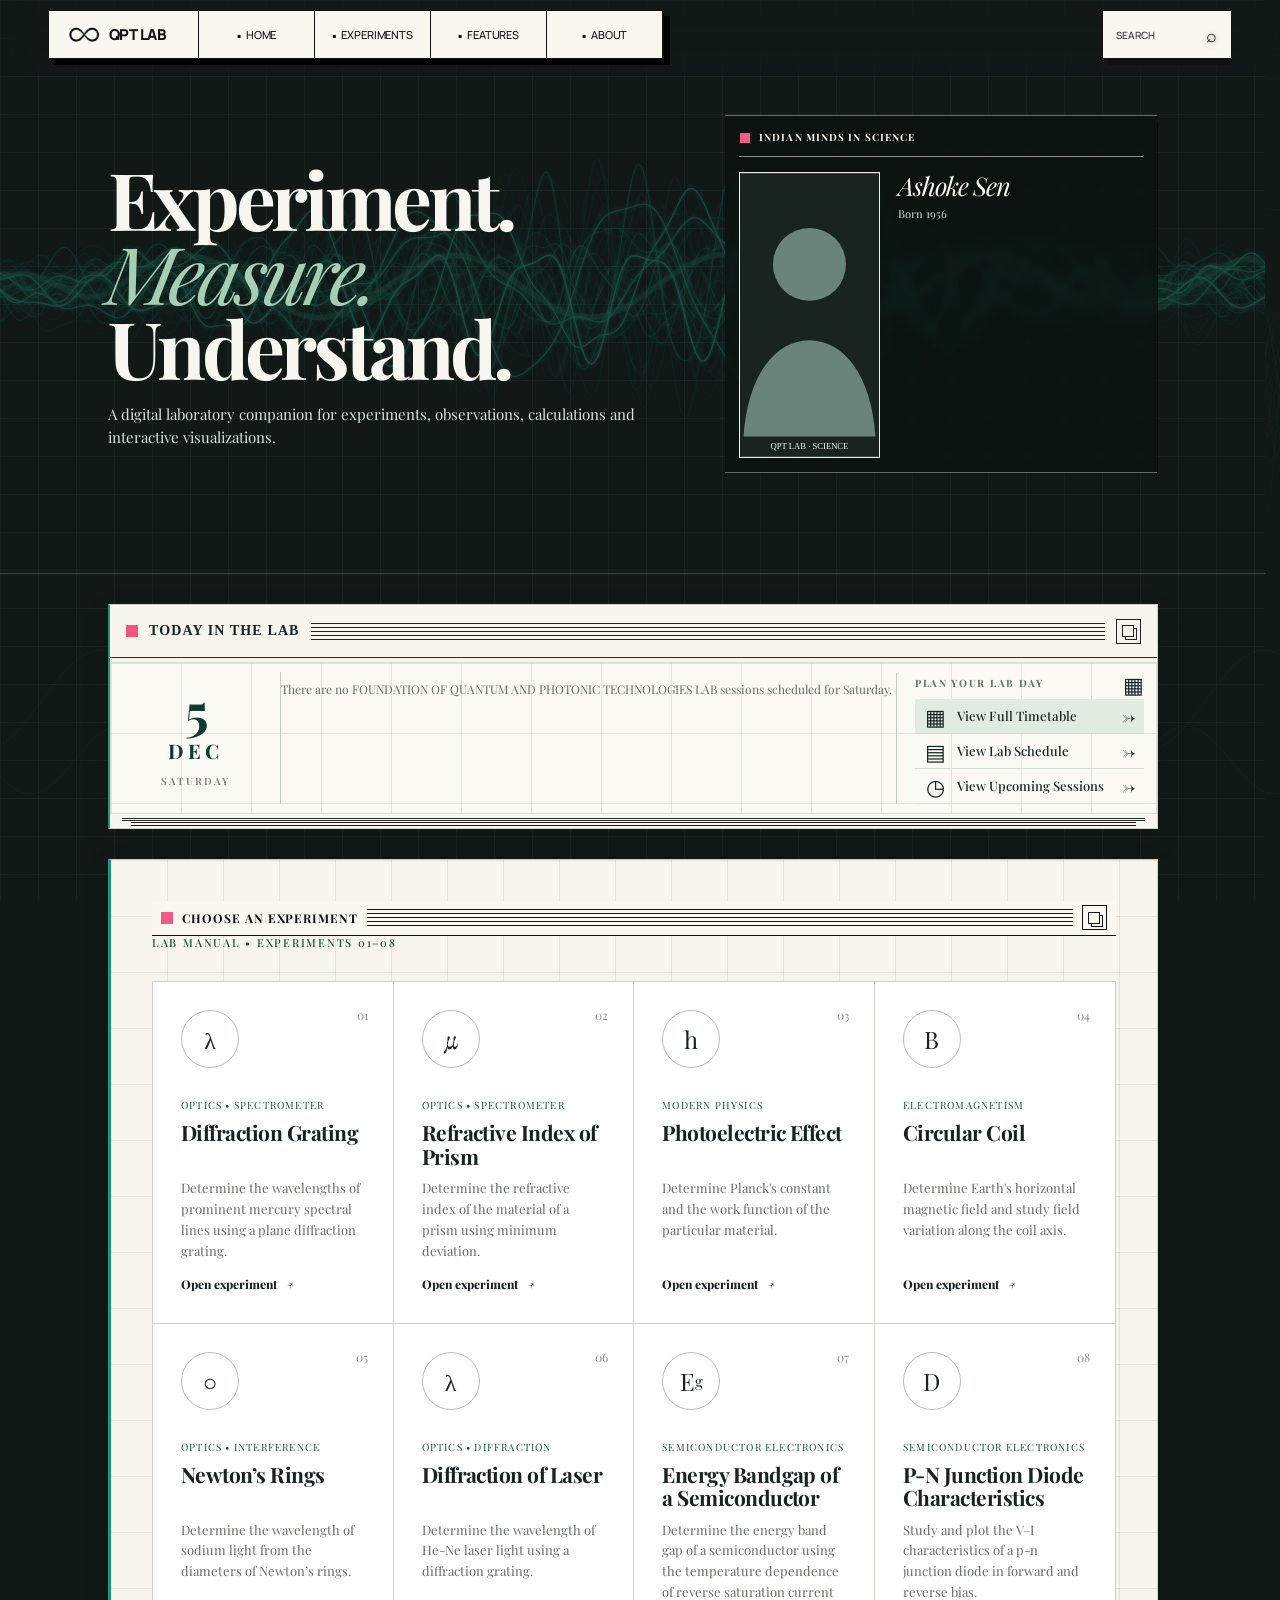
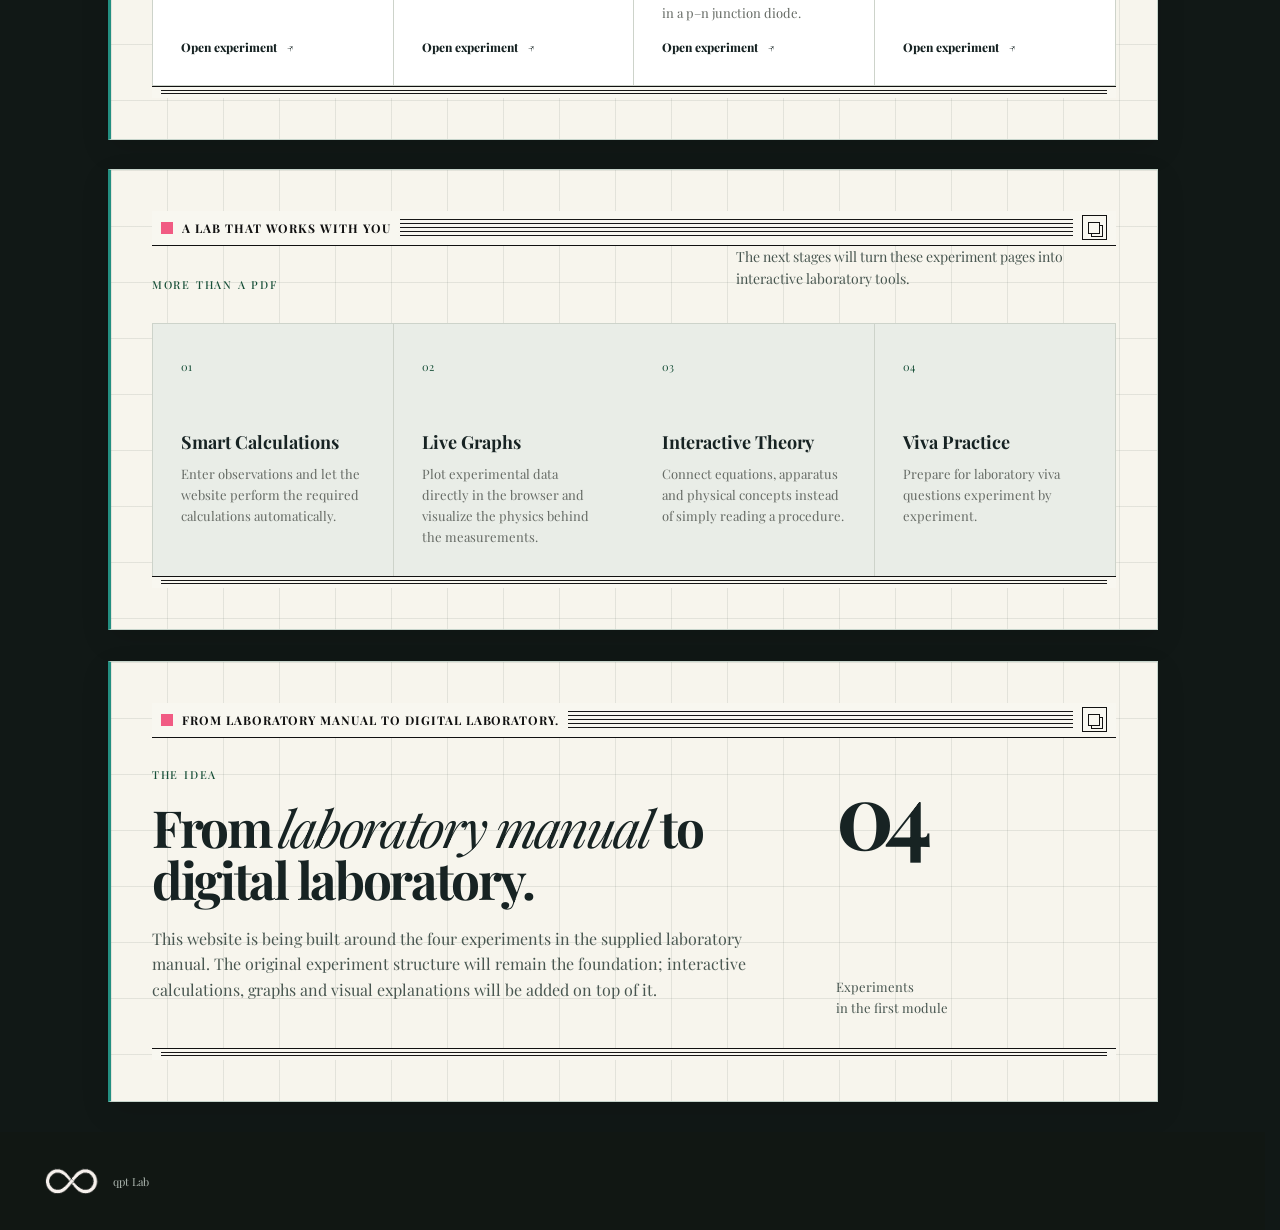
==== commit a1c6d400: "Update index.html" ====
--- a/index.html
+++ b/index.html
@@ -198,8 +198,8 @@
   justify-content: center !important;
   height: auto !important;
   min-height: 0 !important;
-  padding-top: clamp(82px, 8vw, 108px) !important;
-  padding-bottom: clamp(54px, 6vw, 78px) !important;
+ padding-top: clamp(100px, 9vw, 125px) !important;
+padding-bottom: clamp(75px, 8vw, 100px) !important;
 }
 body:not(.experiment-page) main > .hero#home > .hero-content {
   box-sizing: border-box !important;
@@ -211,7 +211,7 @@
 body:not(.experiment-page) main > .hero#home .hero h1 { margin-top: 0 !important; }
 body:not(.experiment-page) main > .hero#home .hero-equation { display: none !important; }
 @media (max-width: 760px) {
-  body:not(.experiment-page) main > .hero#home { padding-top: 96px !important; padding-bottom: 48px !important; }
+  body:not(.experiment-page) main > .hero#home { padding-top: 106px !important; padding-bottom: 58px !important; }
 }
 <style id="qpt-v187-timetable-font-size-swap">
 /* Swap the visual emphasis: section frame title becomes 17px, timetable lab name becomes 12px. */
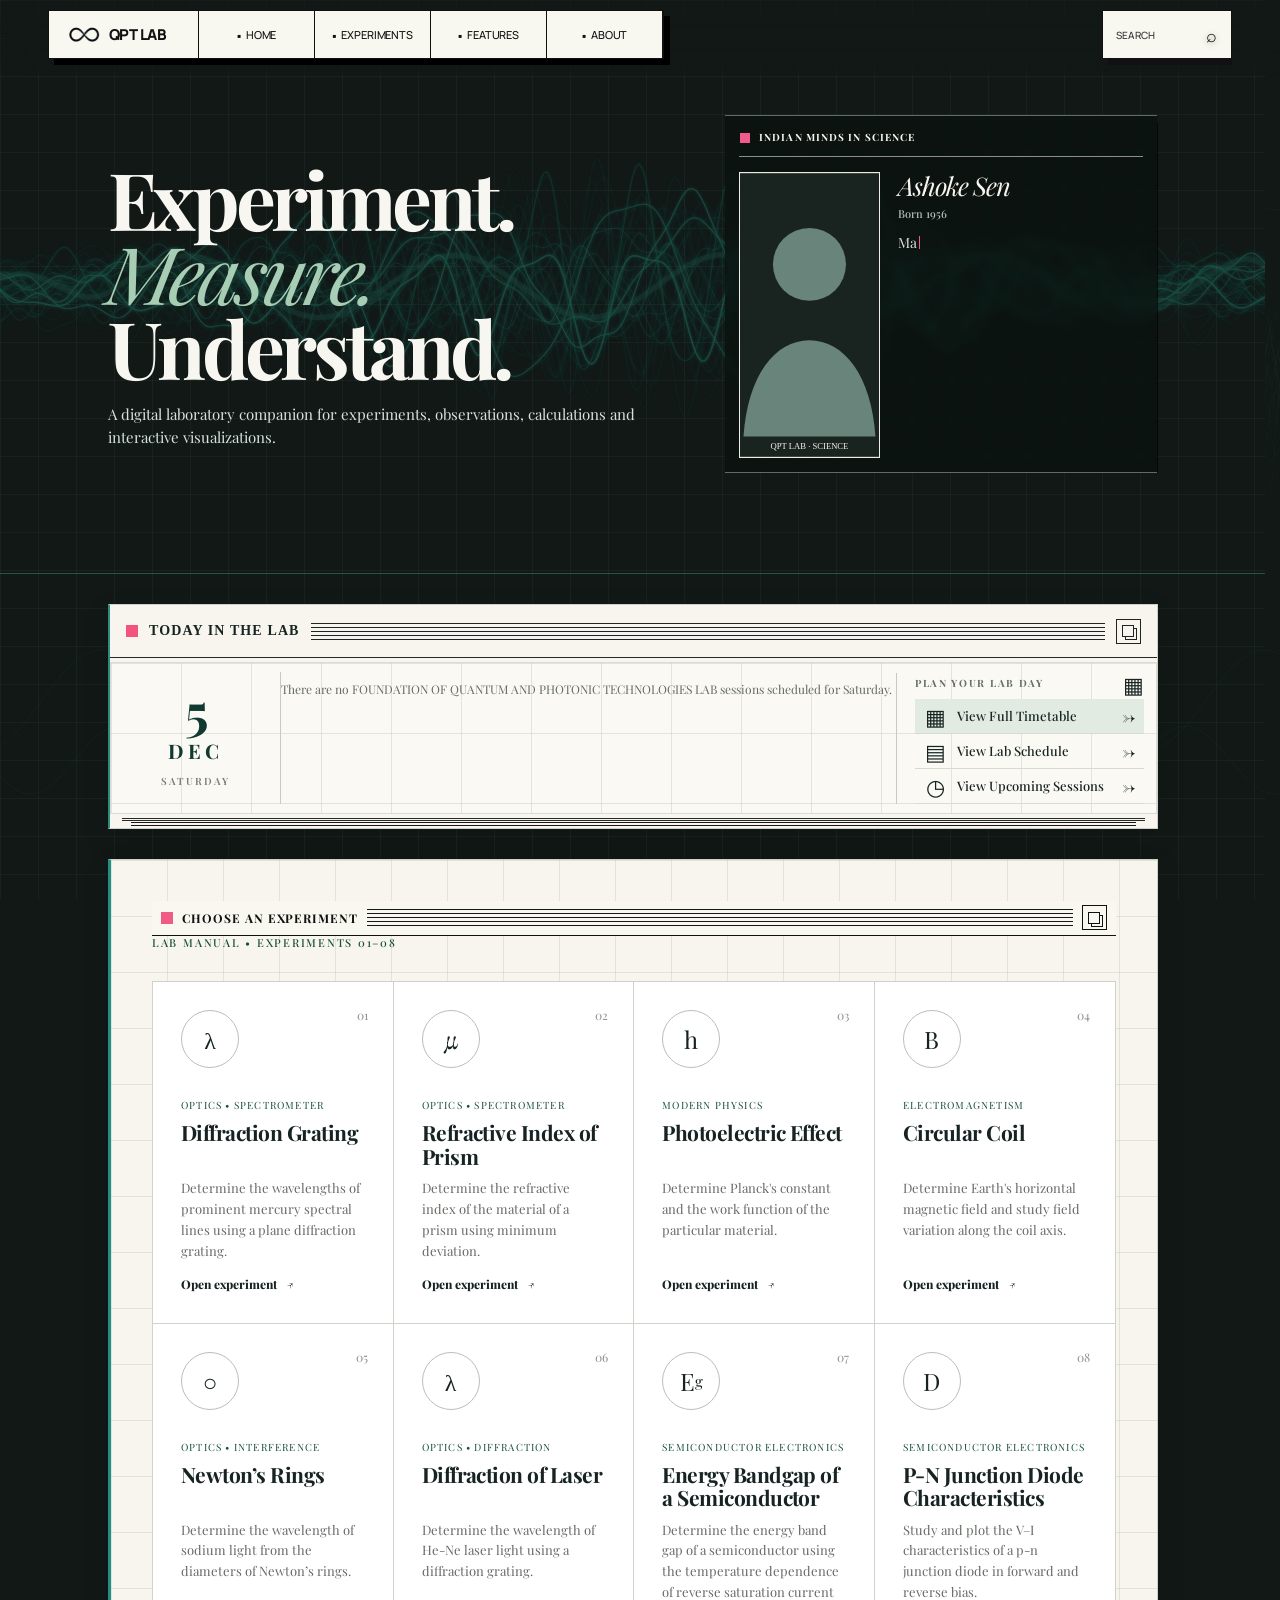
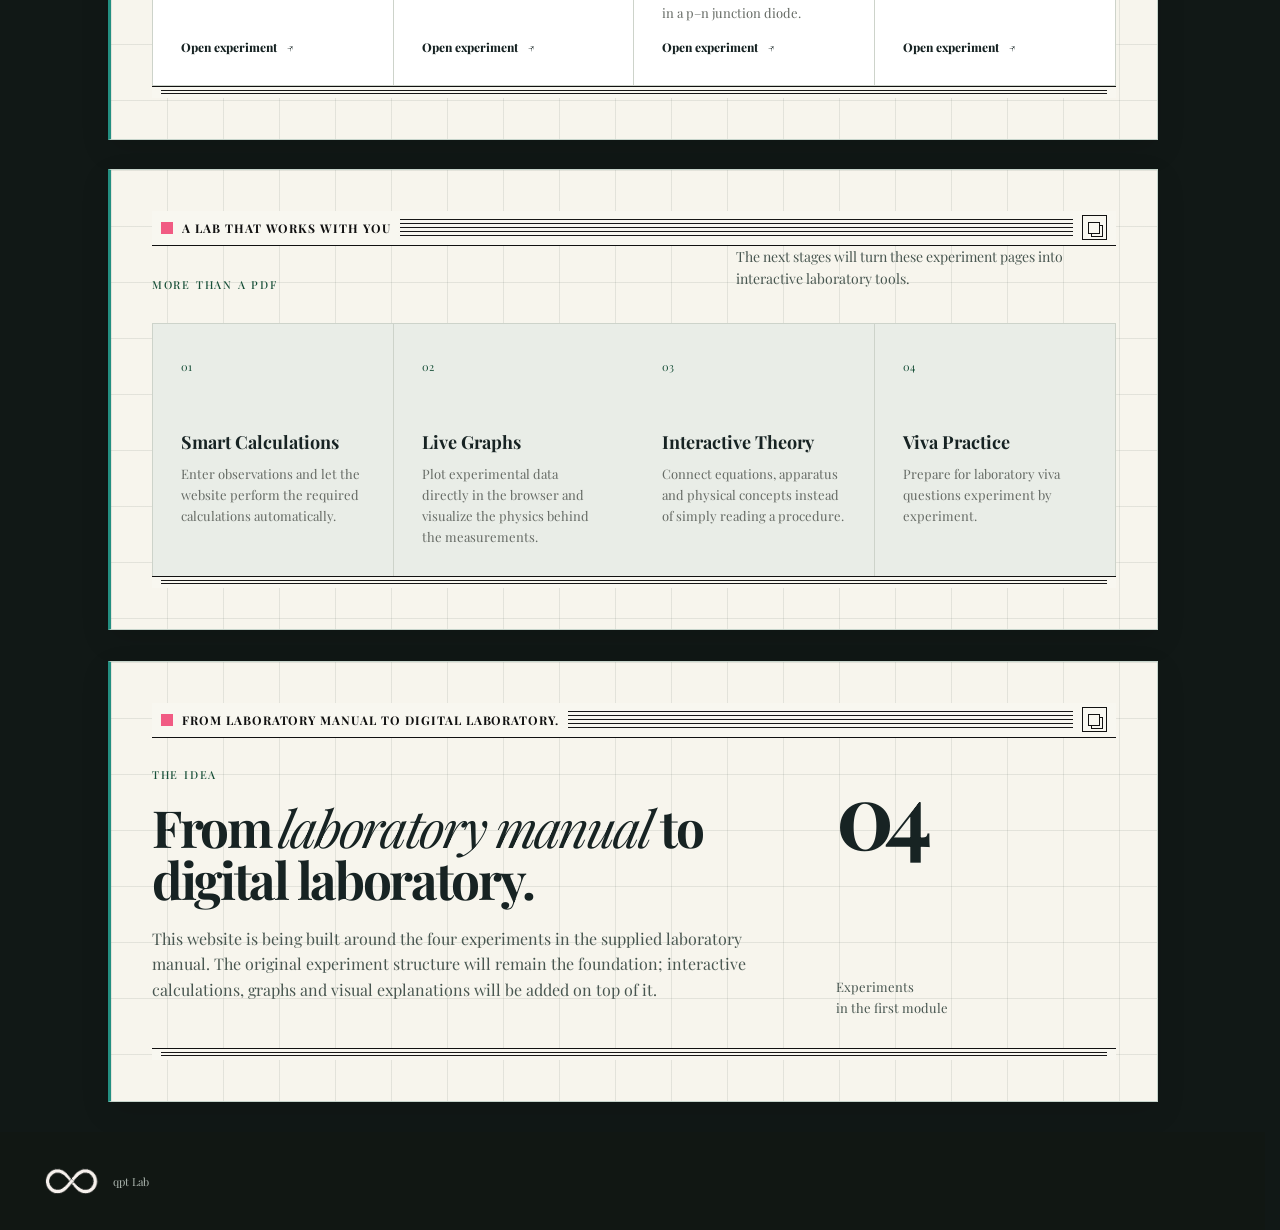
==== commit 70fab6e9: "Update index.html" ====
--- a/index.html
+++ b/index.html
@@ -855,6 +855,19 @@
   body:not(.experiment-page) #today-lab .session-list > .session-card { height: 112px !important; min-height: 112px !important; max-height: none !important; }
   body:not(.experiment-page) #today-lab .session-list:has(.session-card:nth-child(2)) { height: auto !important; min-height: 0 !important; max-height: none !important; grid-template-rows: 112px !important; }
 }
+  <style id="scientist-photo-height">
+  .scientist-portrait-wrap {
+    height: 350px !important;
+    overflow: hidden;
+  }
+
+  .scientist-portrait {
+    width: 100% !important;
+    height: 100% !important;
+    object-fit: cover !important;
+    display: block;
+  }
+</style>
 </style>
 
 </head>
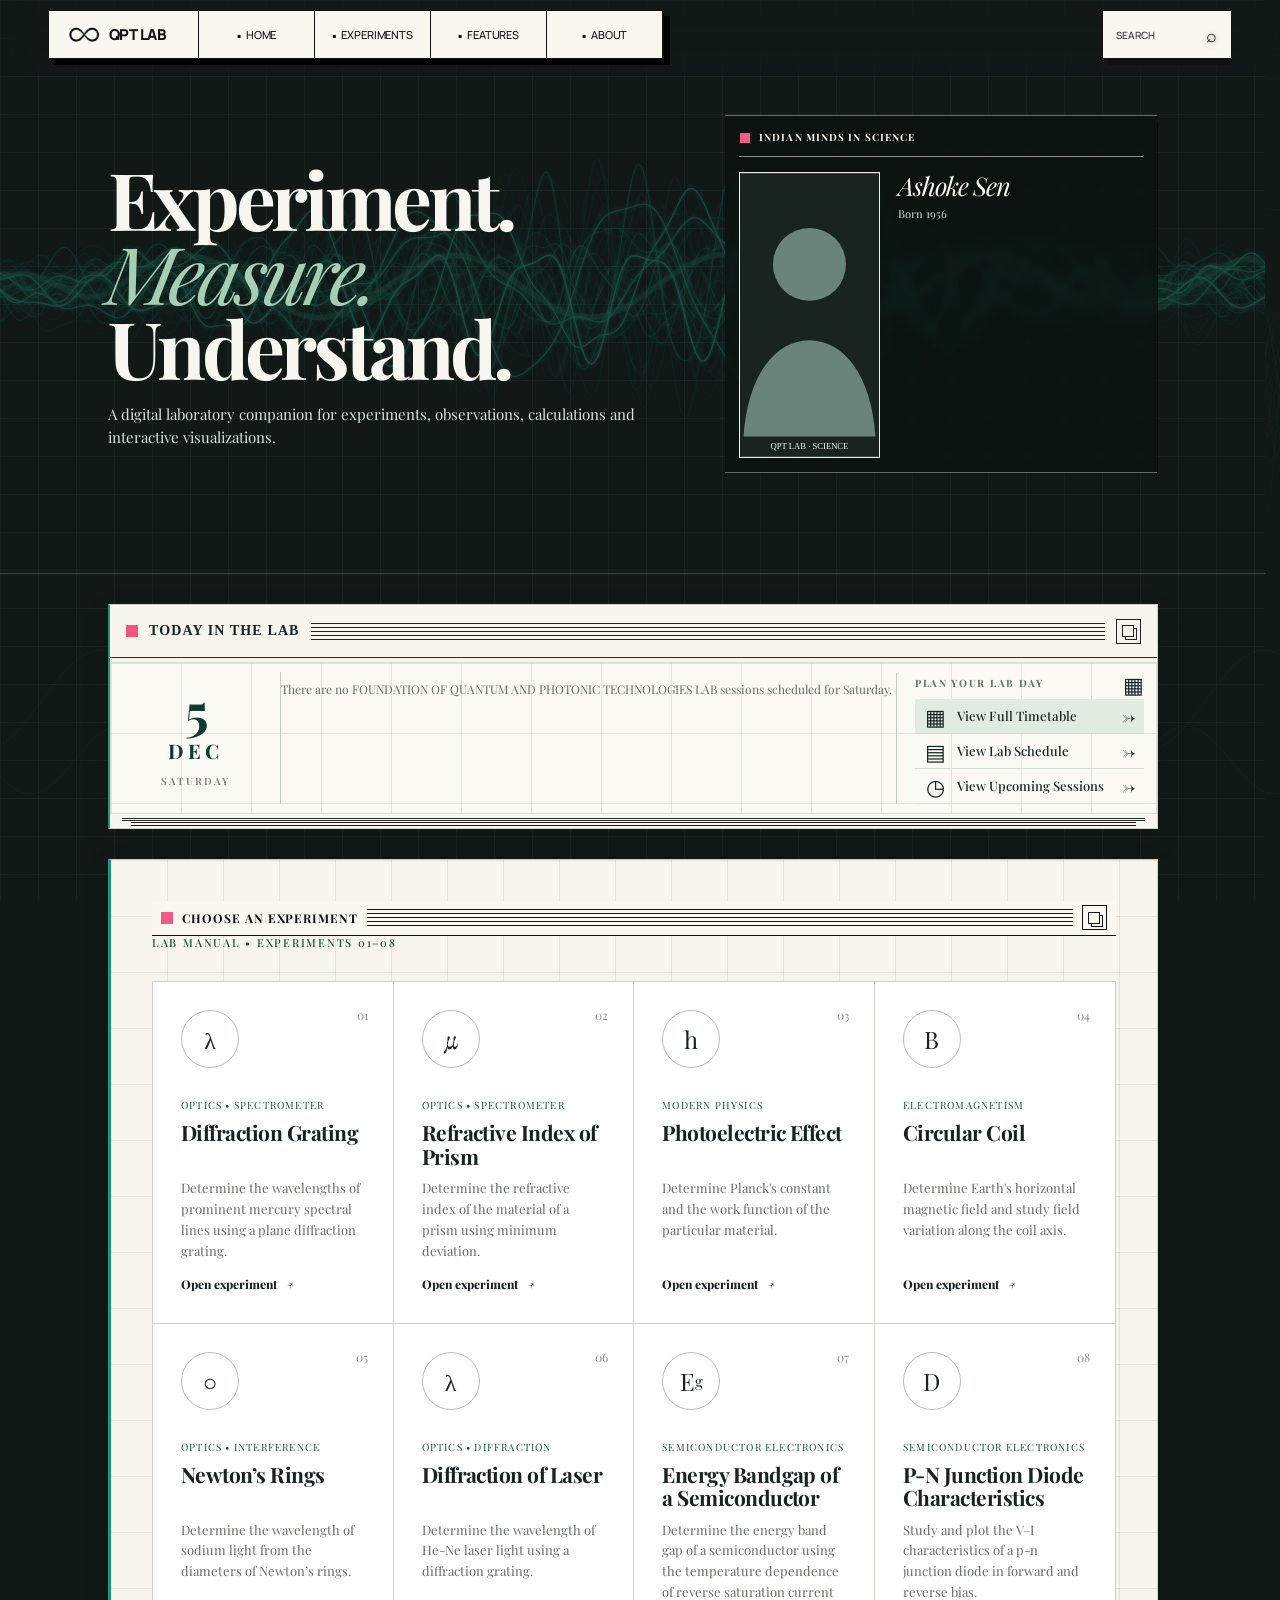
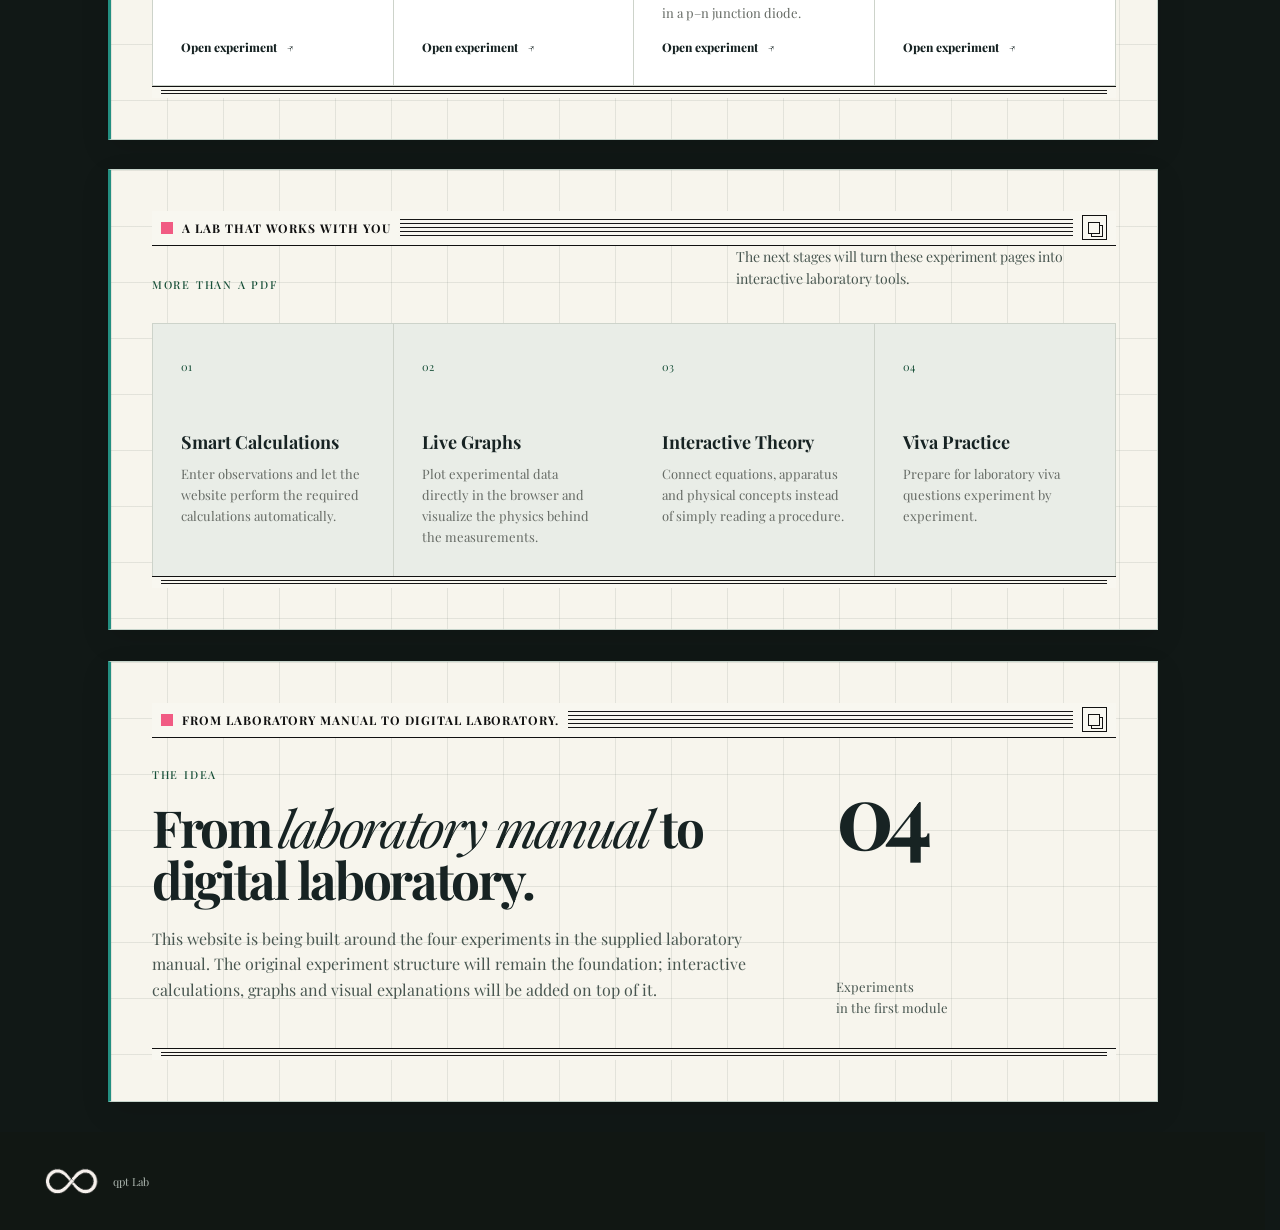
==== commit c6e2db3d: "Update index.html" ====
--- a/index.html
+++ b/index.html
@@ -857,7 +857,7 @@
 }
   <style id="scientist-photo-height">
   .scientist-portrait-wrap {
-    height: 350px !important;
+    height: 330px !important;
     overflow: hidden;
   }
 
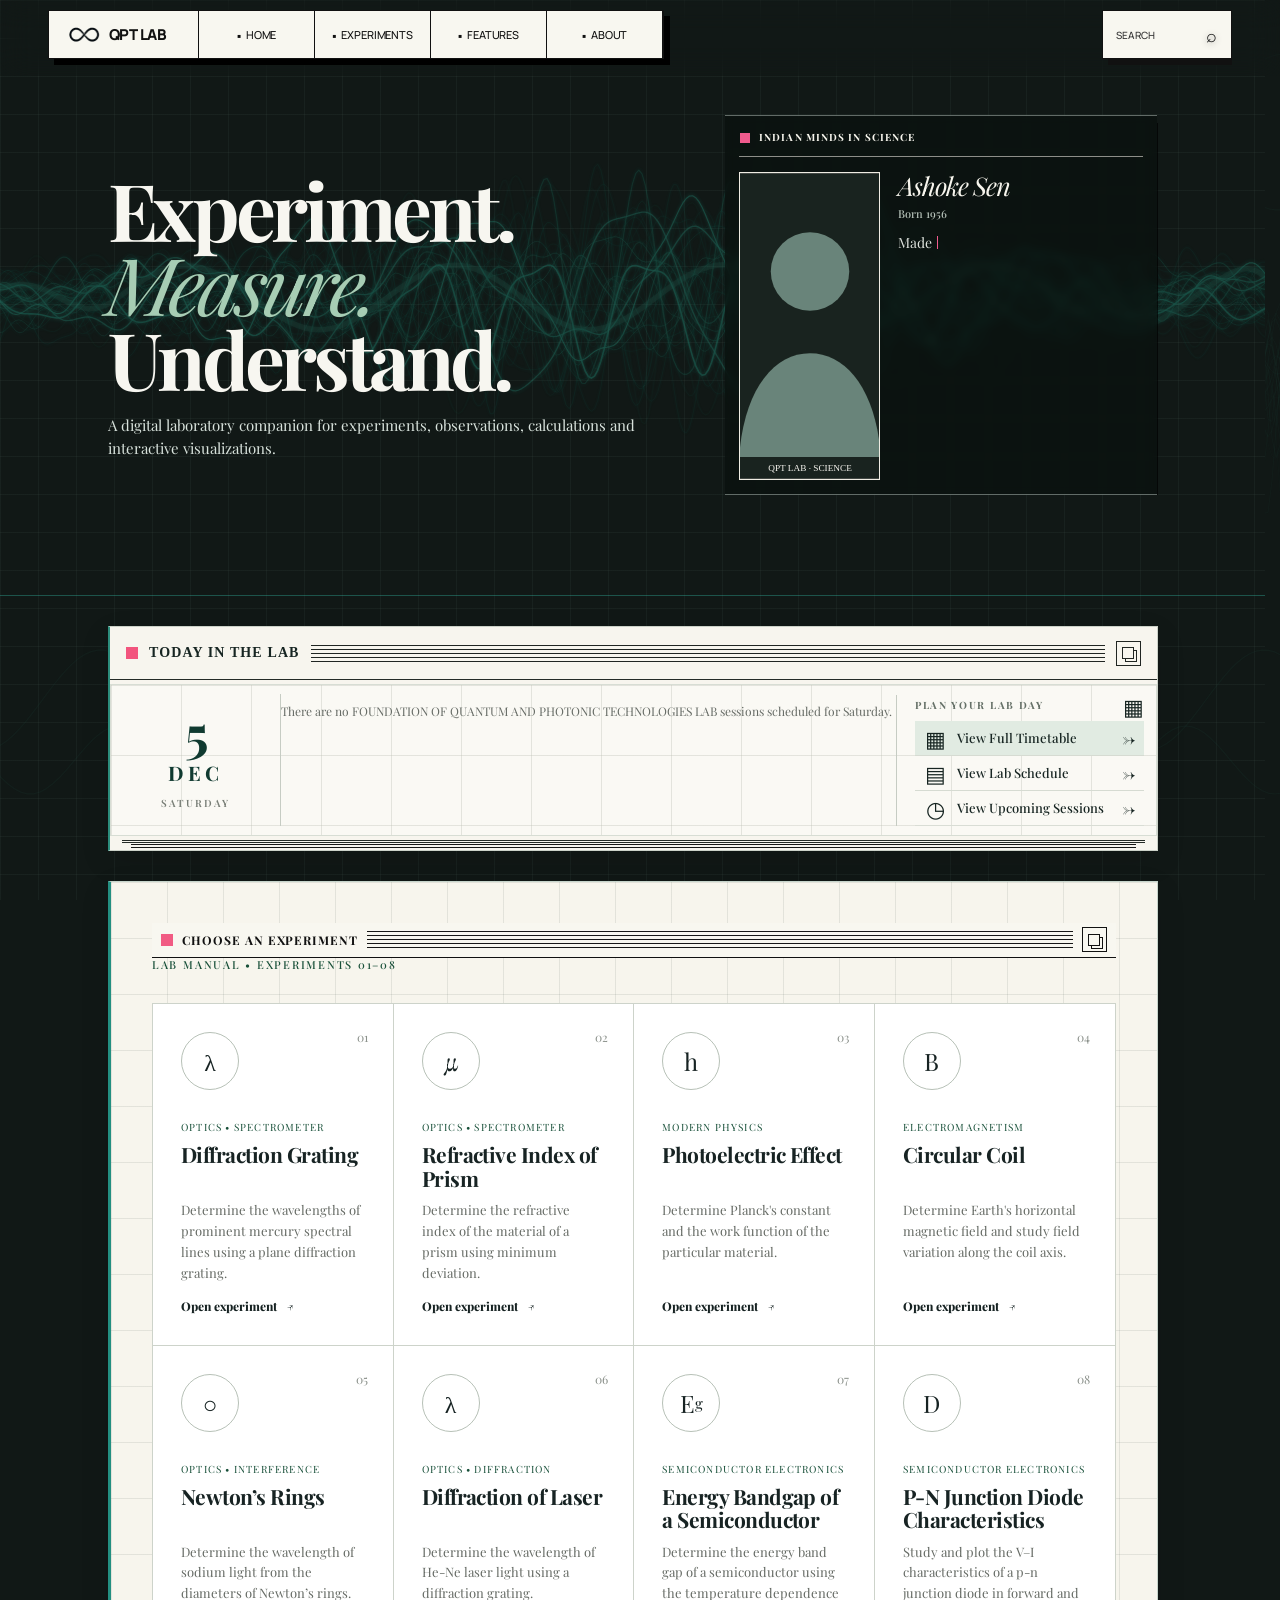
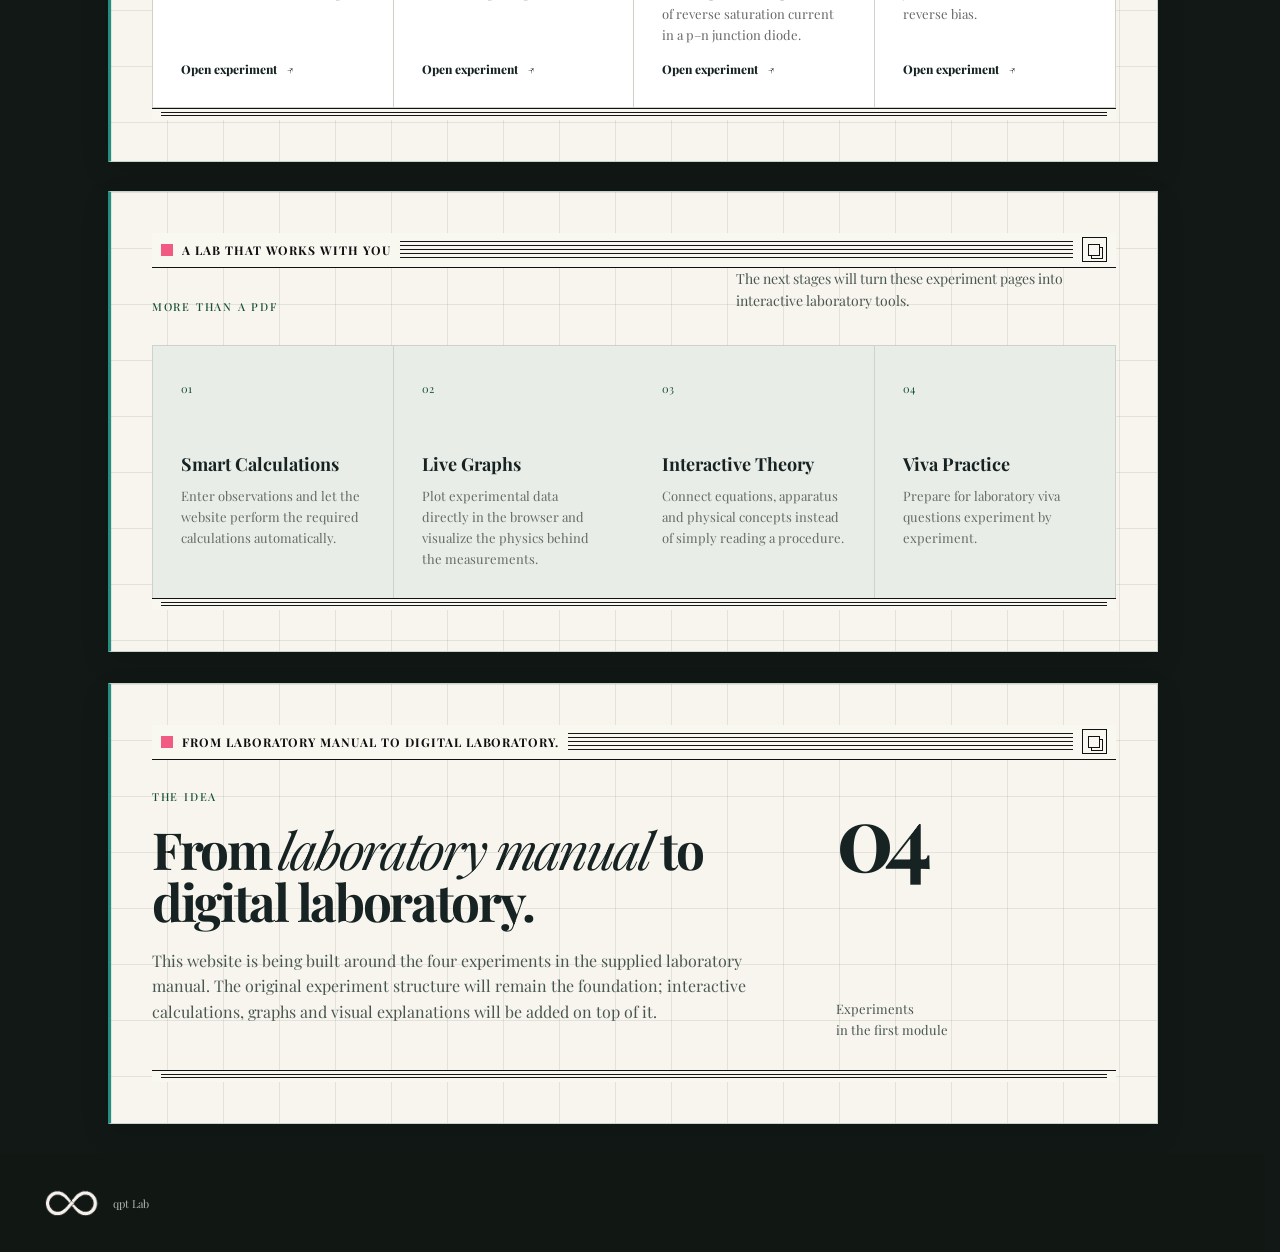
==== commit eae8e754: "Update index.html" ====
--- a/index.html
+++ b/index.html
@@ -857,7 +857,7 @@
 }
   <style id="scientist-photo-height">
   .scientist-portrait-wrap {
-    height: 330px !important;
+    height: 300px !important;
     overflow: hidden;
   }
 
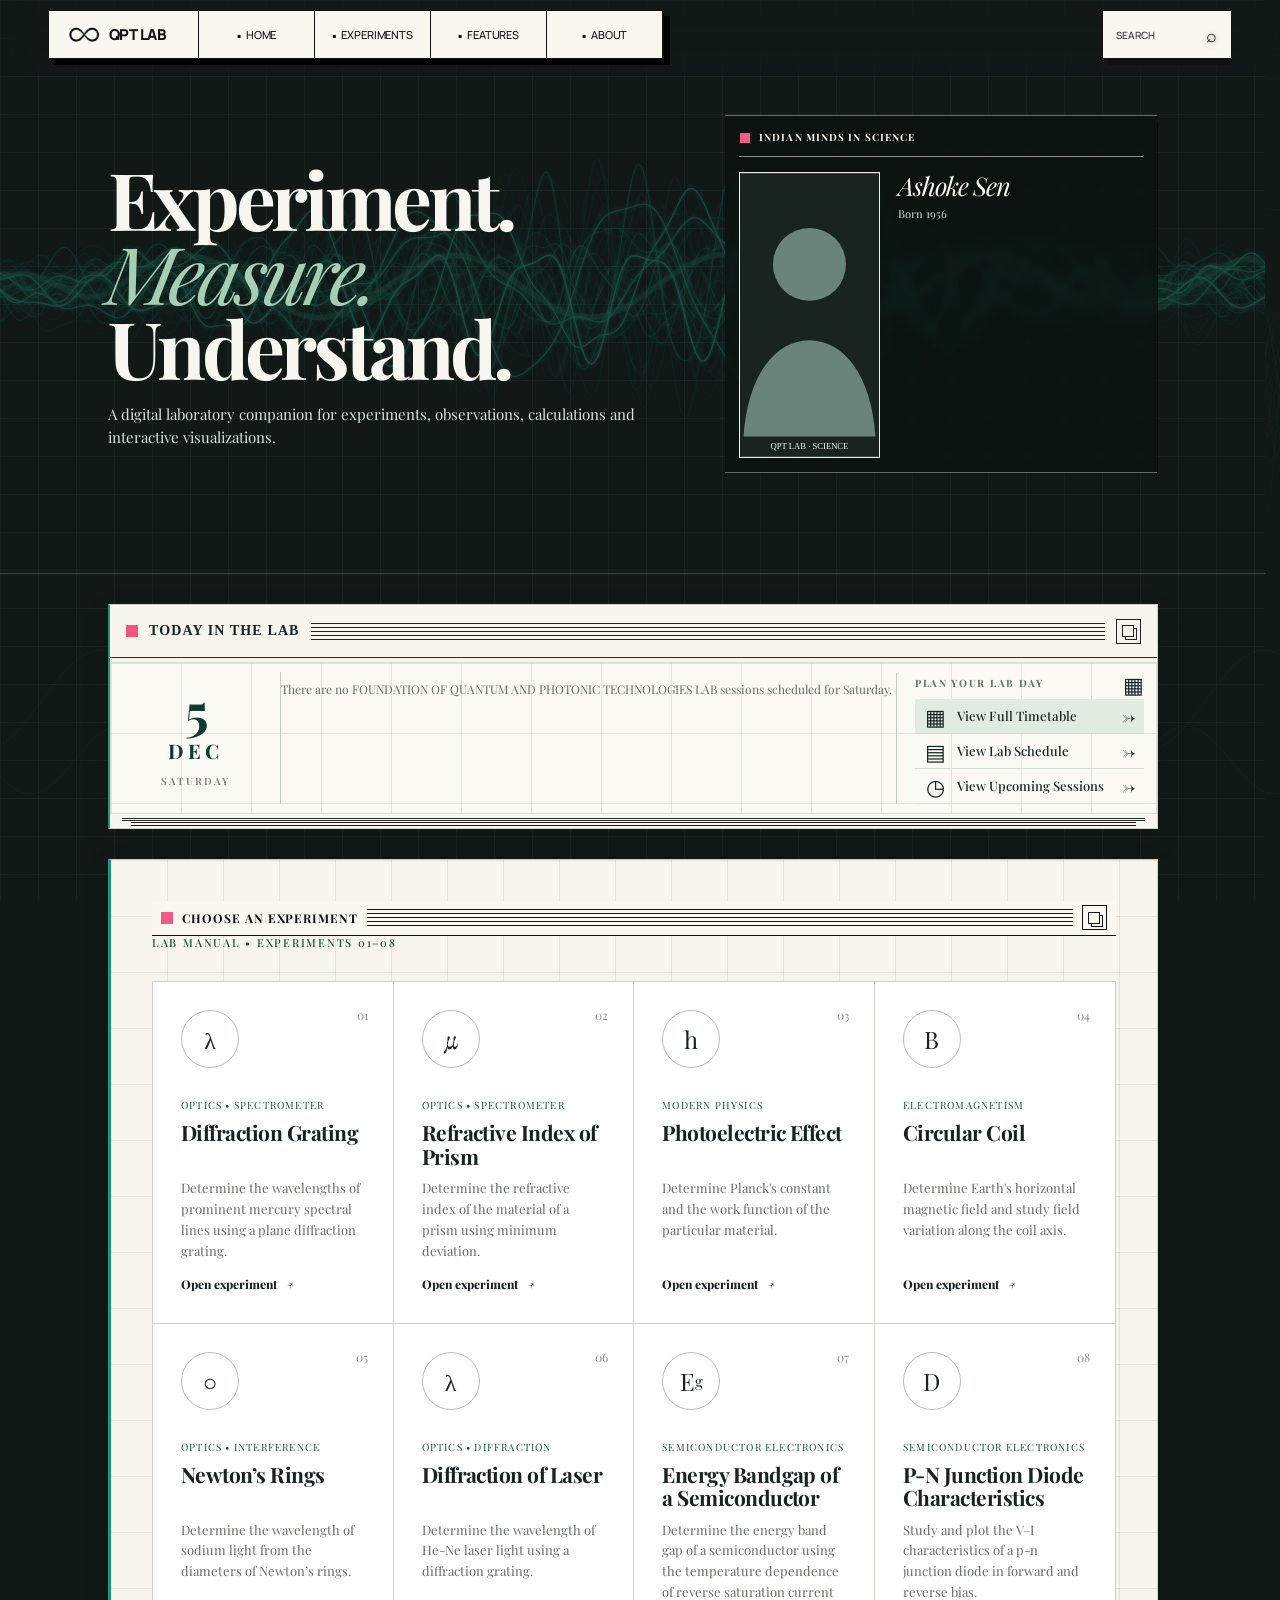
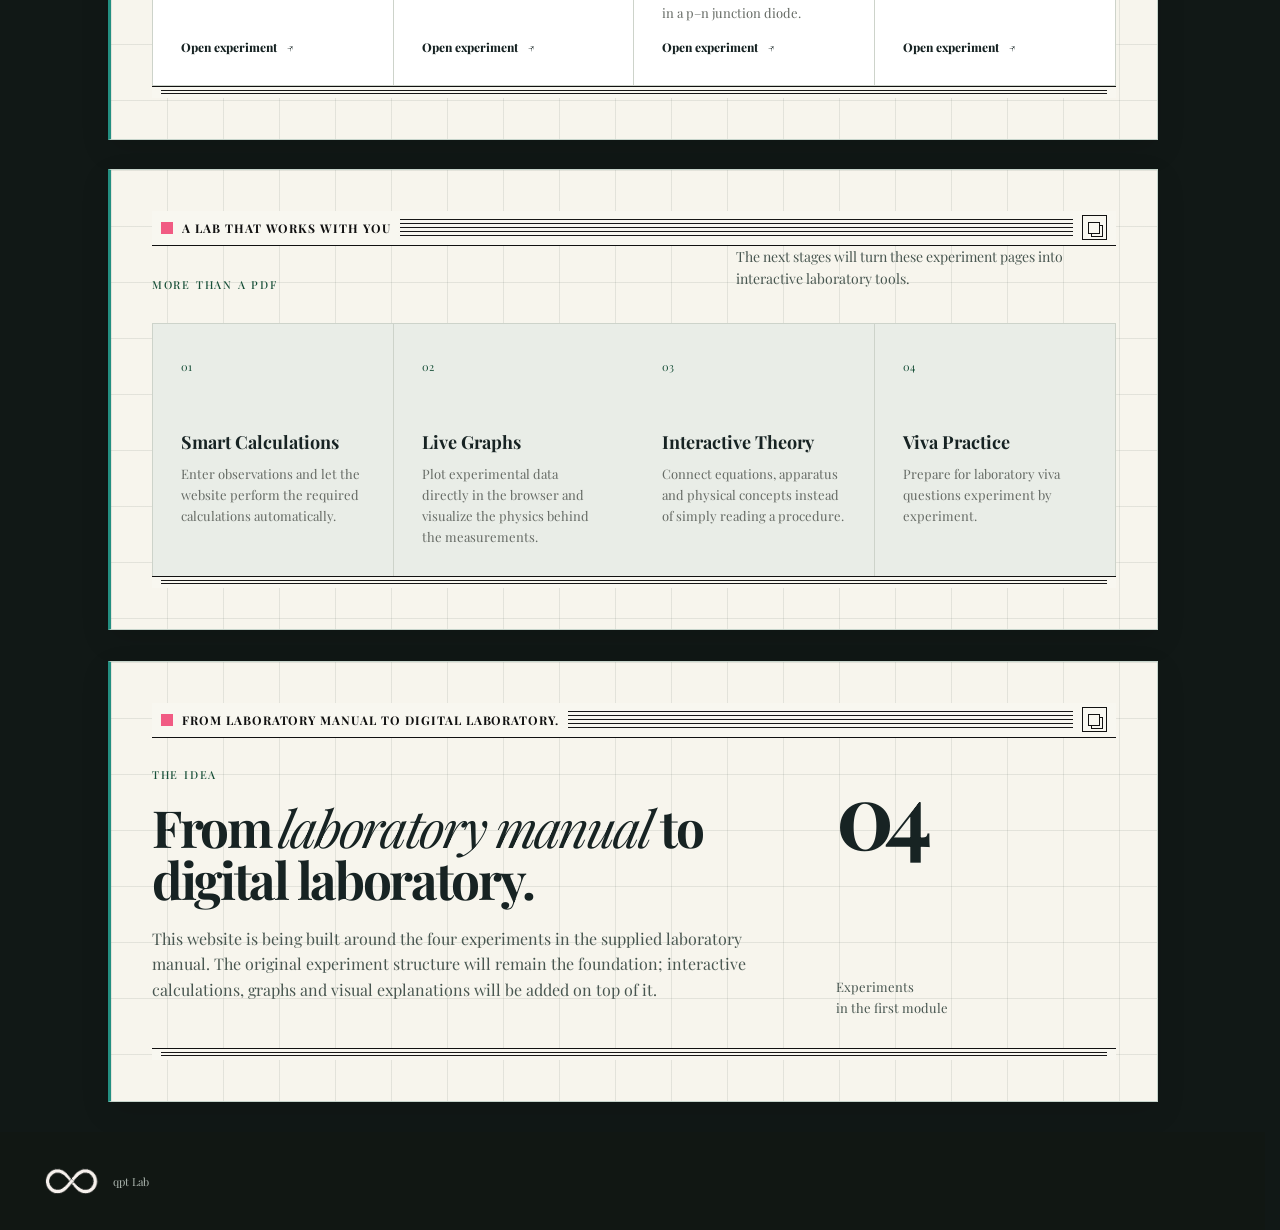
==== commit 68dc15f6: "Update index.html" ====
--- a/index.html
+++ b/index.html
@@ -857,7 +857,7 @@
 }
   <style id="scientist-photo-height">
   .scientist-portrait-wrap {
-    height: 300px !important;
+    height: 250px !important;
     overflow: hidden;
   }
 
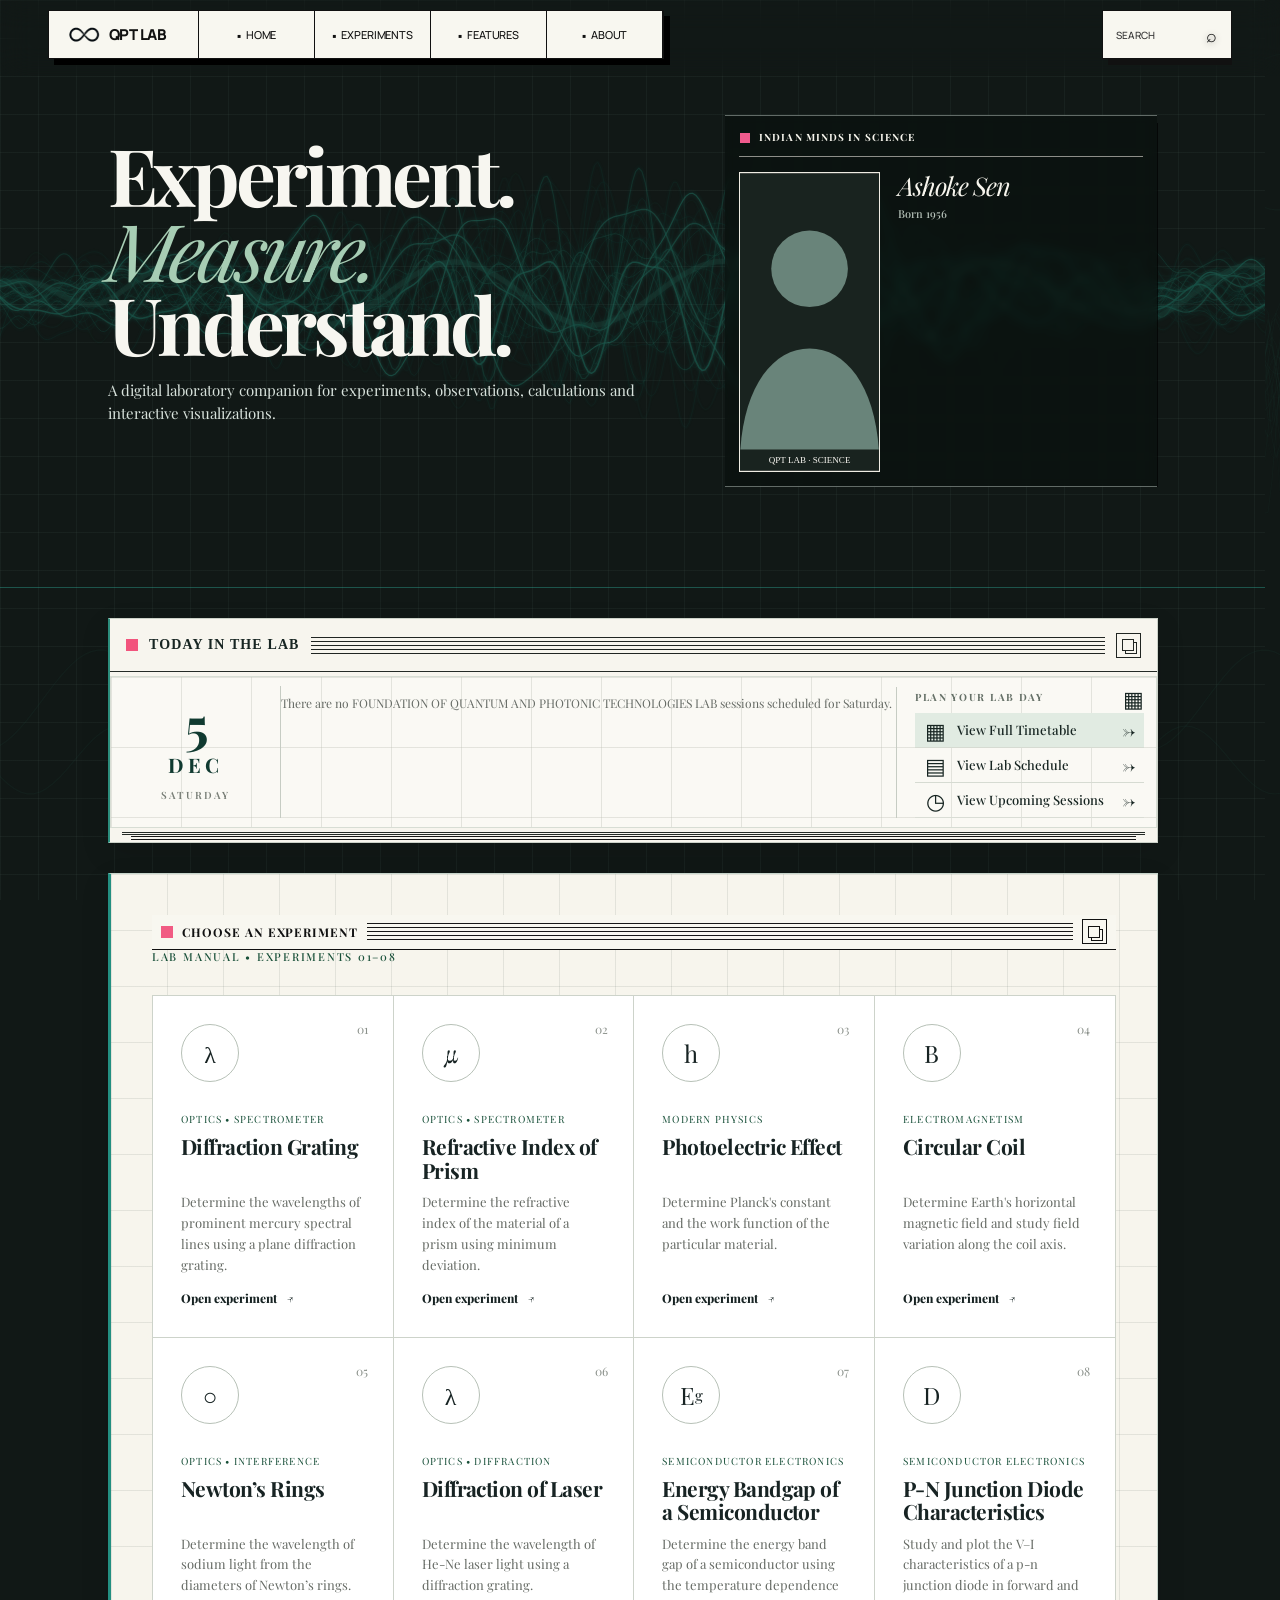
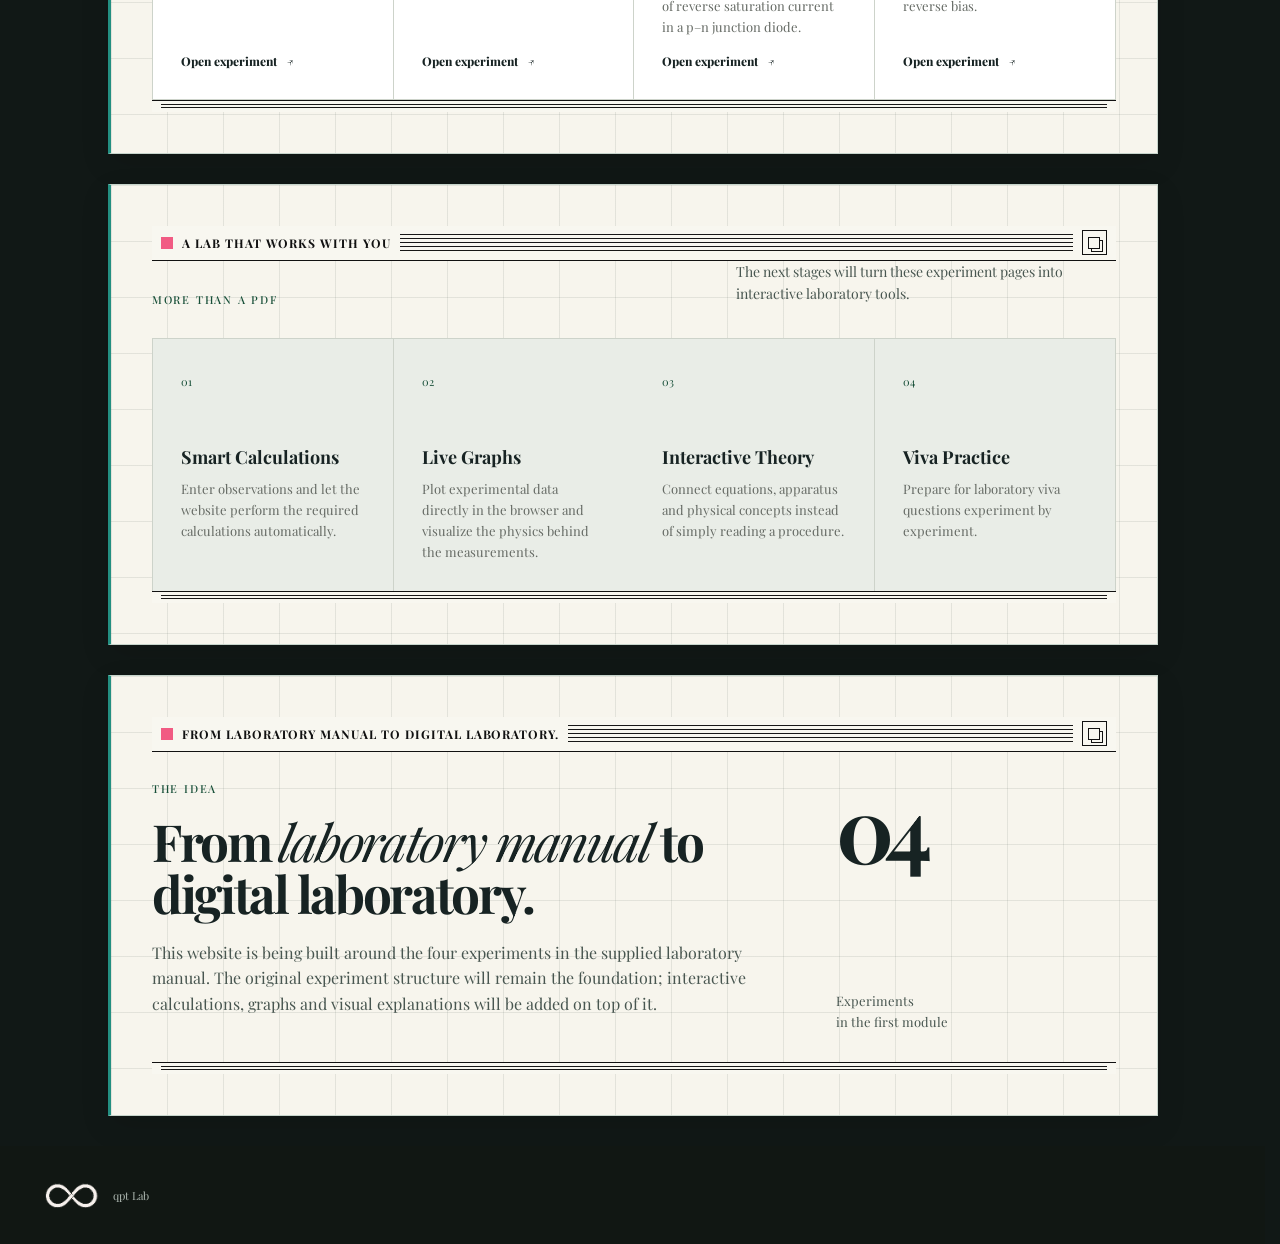
==== commit a5350920: "Update index.html" ====
--- a/index.html
+++ b/index.html
@@ -869,7 +869,36 @@
   }
 </style>
 </style>
-
+<style id="qpt-scientist-layout-stability">
+  /* Reserve the portrait dimensions before the image loads */
+  .scientist-portrait-wrap {
+    width: 100%;
+    height: 300px;
+    overflow: hidden;
+    flex-shrink: 0;
+  }
+
+  .scientist-portrait {
+    display: block;
+    width: 100%;
+    height: 100%;
+    object-fit: cover;
+  }
+
+  /* Prevent the scientist card from shrinking during content updates */
+  .scientist-feature {
+    align-self: start;
+  }
+
+  .scientist-profile-copy {
+    min-width: 0;
+  }
+
+  /* Keep the hero layout stable while the portrait and text load */
+  .hero-content-scientist {
+    align-items: start;
+  }
+</style>
 </head>
 <body>
 <div class="qpt-global-em-waves" aria-hidden="true">
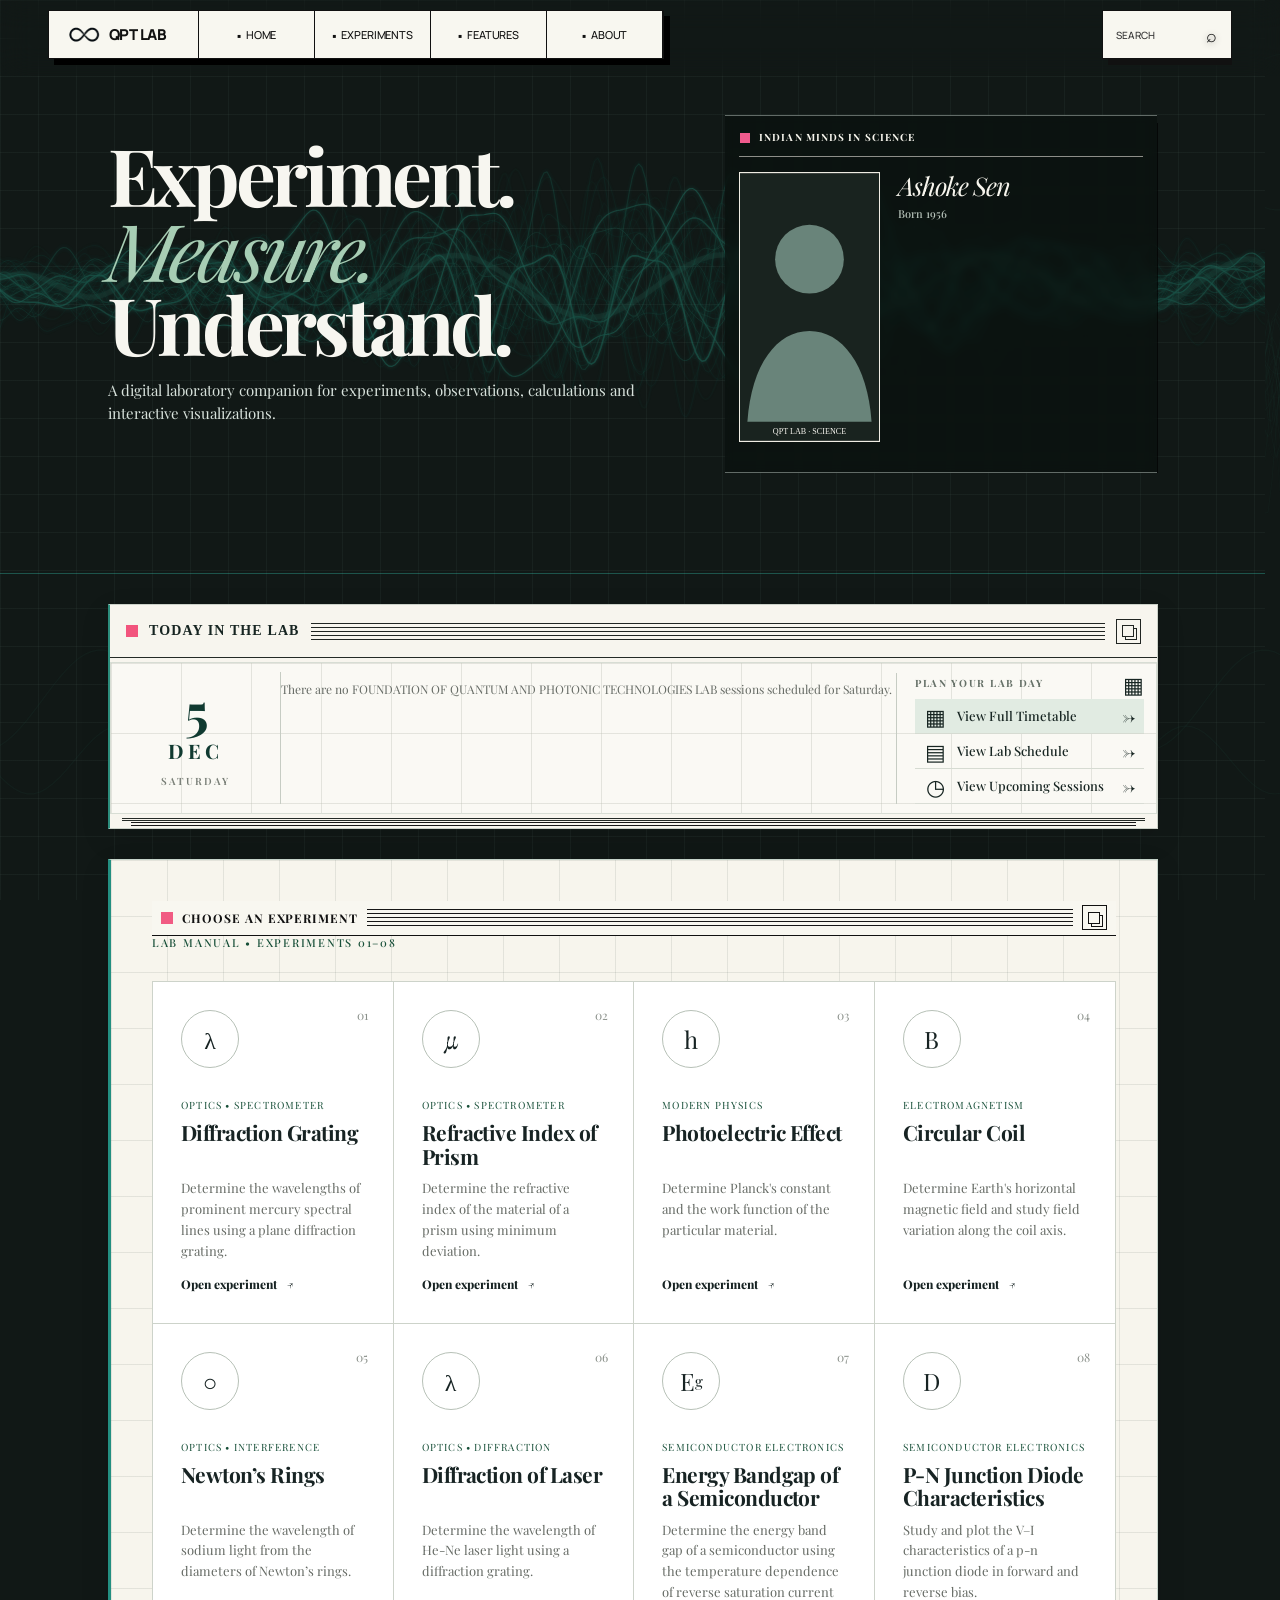
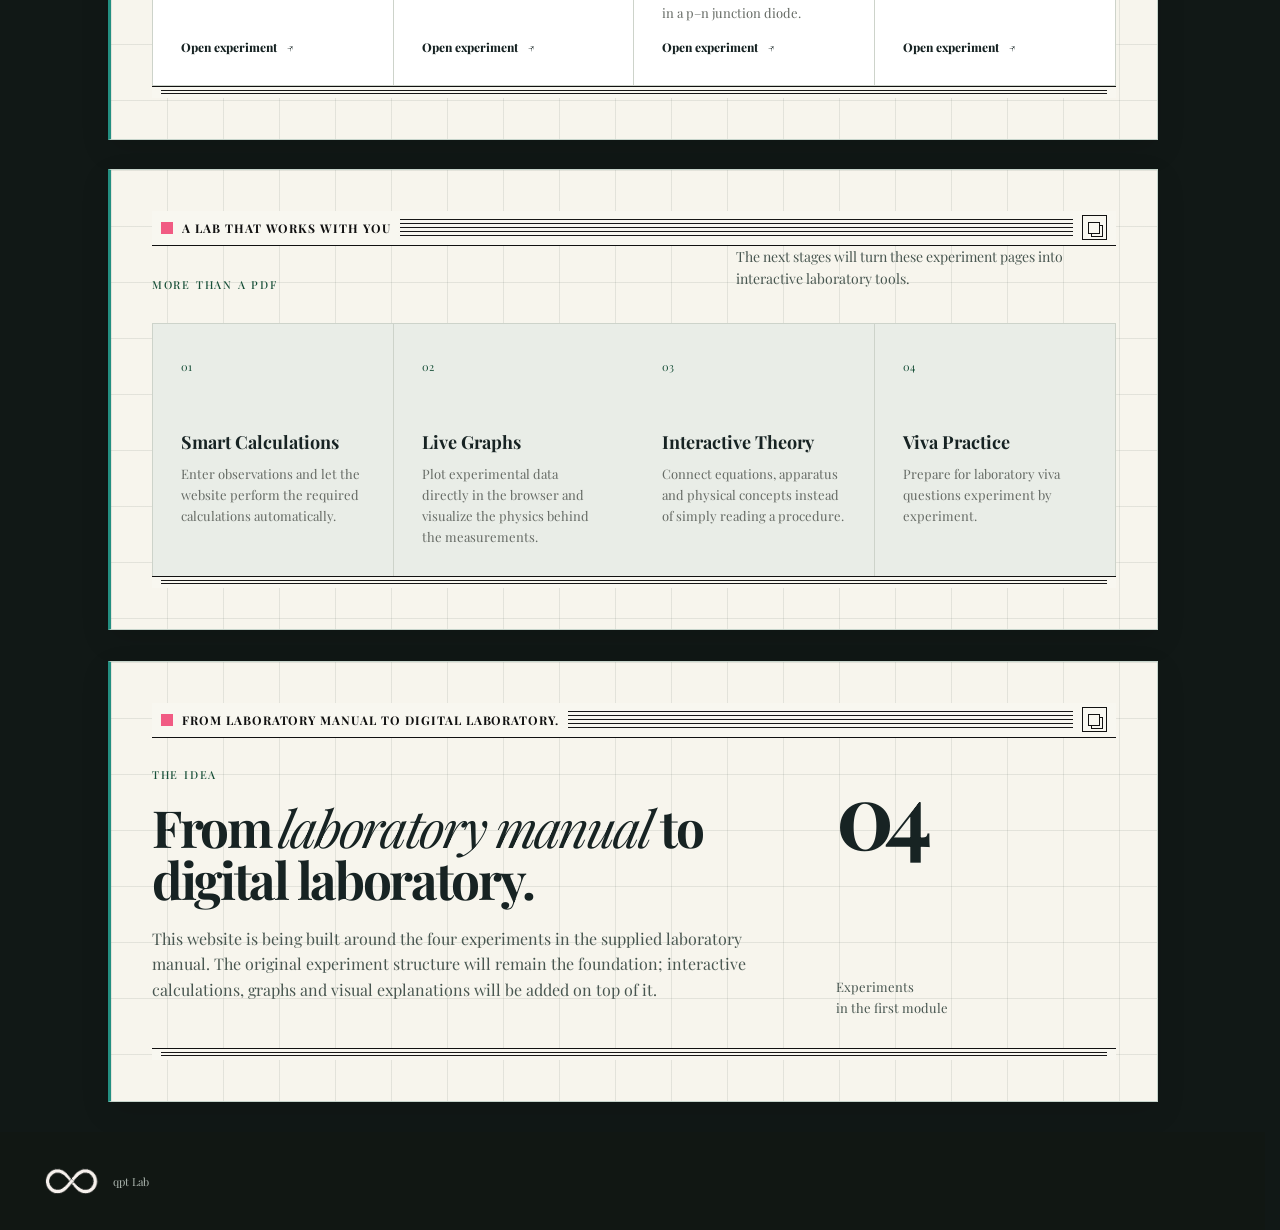
==== commit 8f2ff2b7: "Update index.html" ====
--- a/index.html
+++ b/index.html
@@ -873,7 +873,7 @@
   /* Reserve the portrait dimensions before the image loads */
   .scientist-portrait-wrap {
     width: 100%;
-    height: 300px;
+    height: 270px;
     overflow: hidden;
     flex-shrink: 0;
   }
